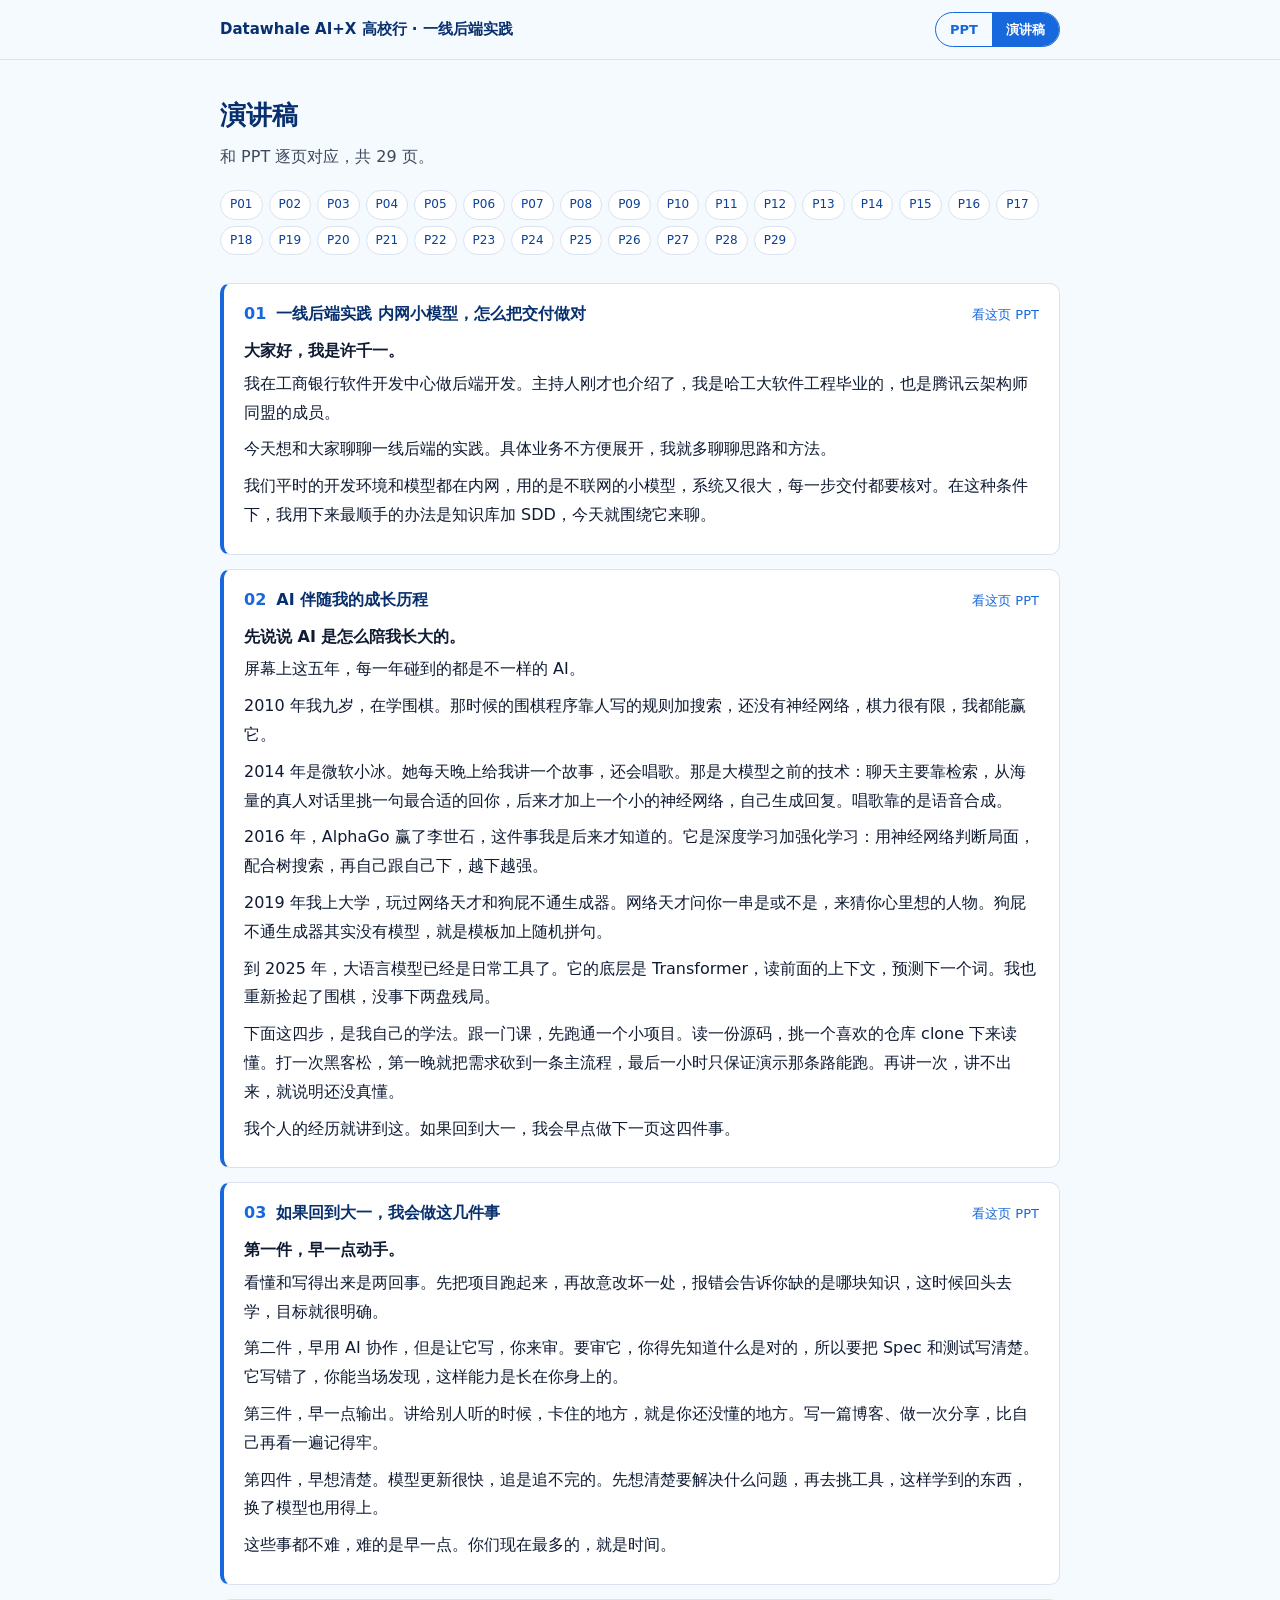
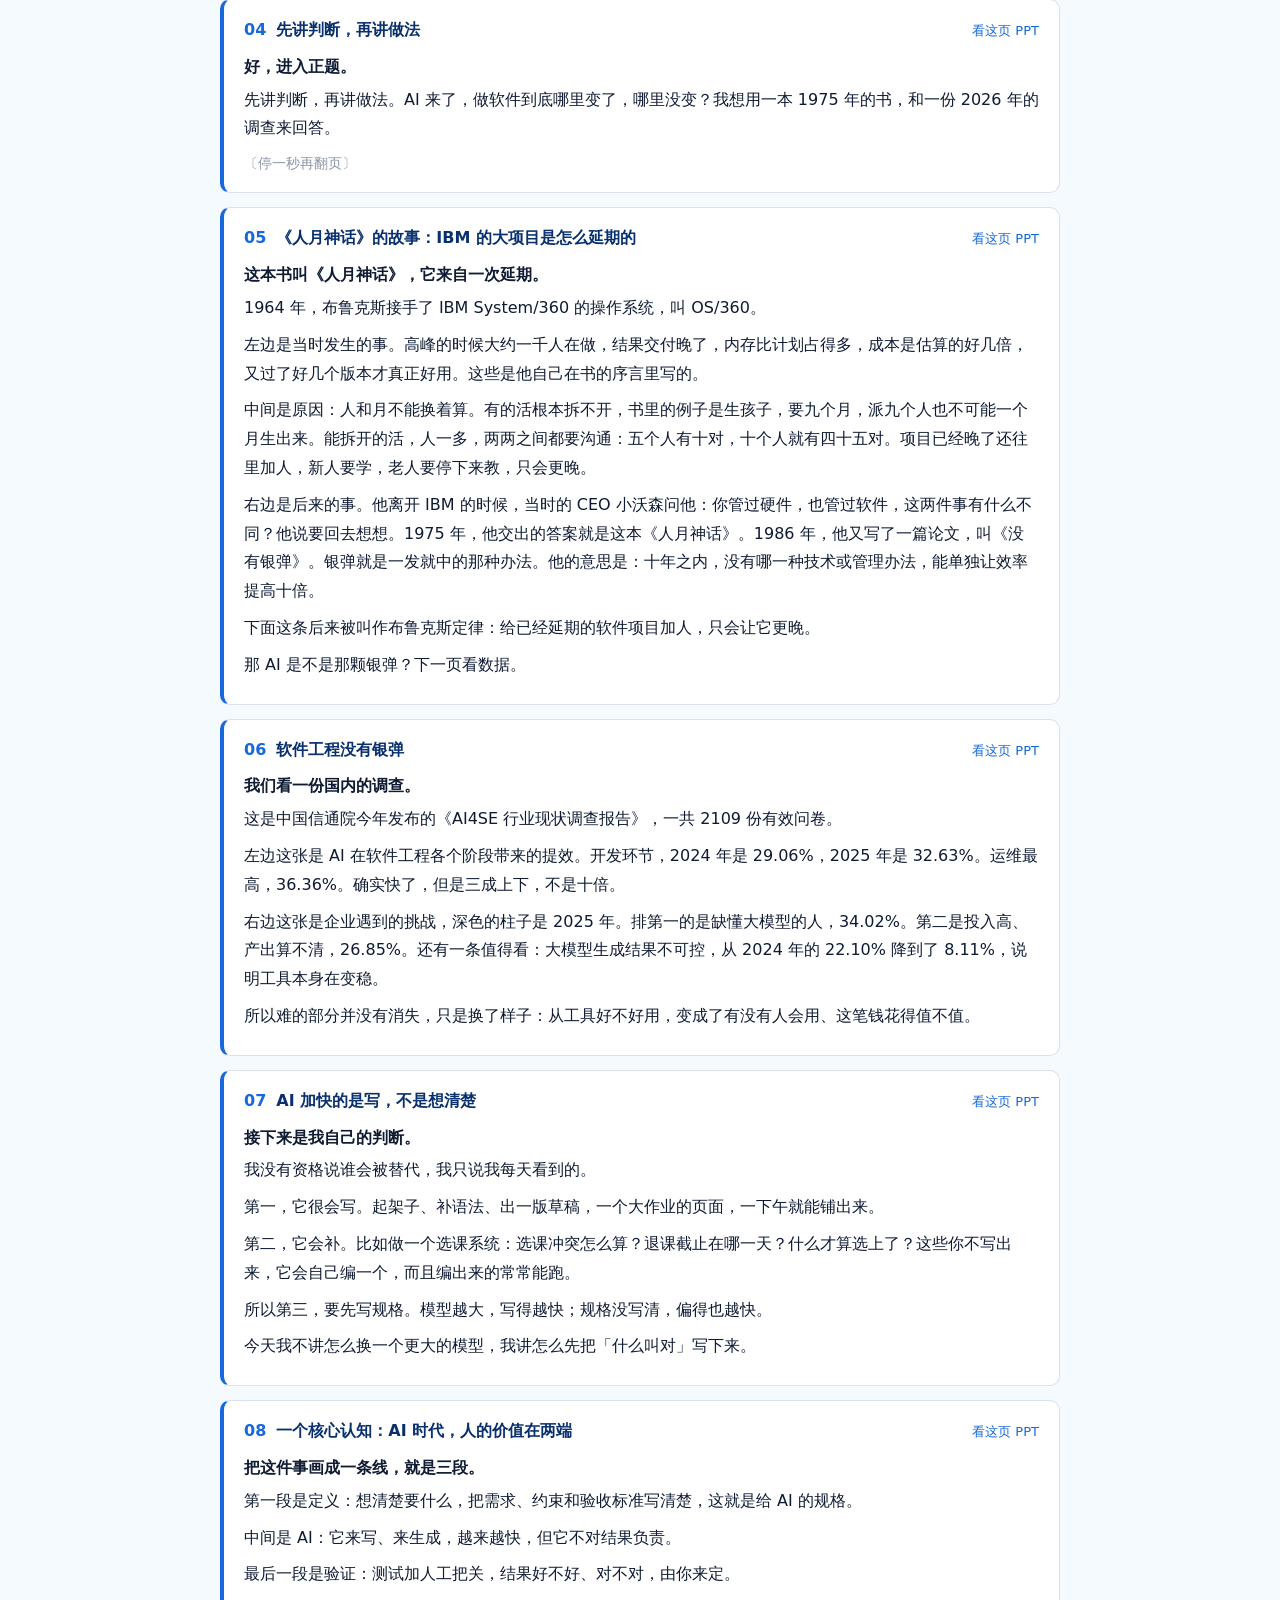
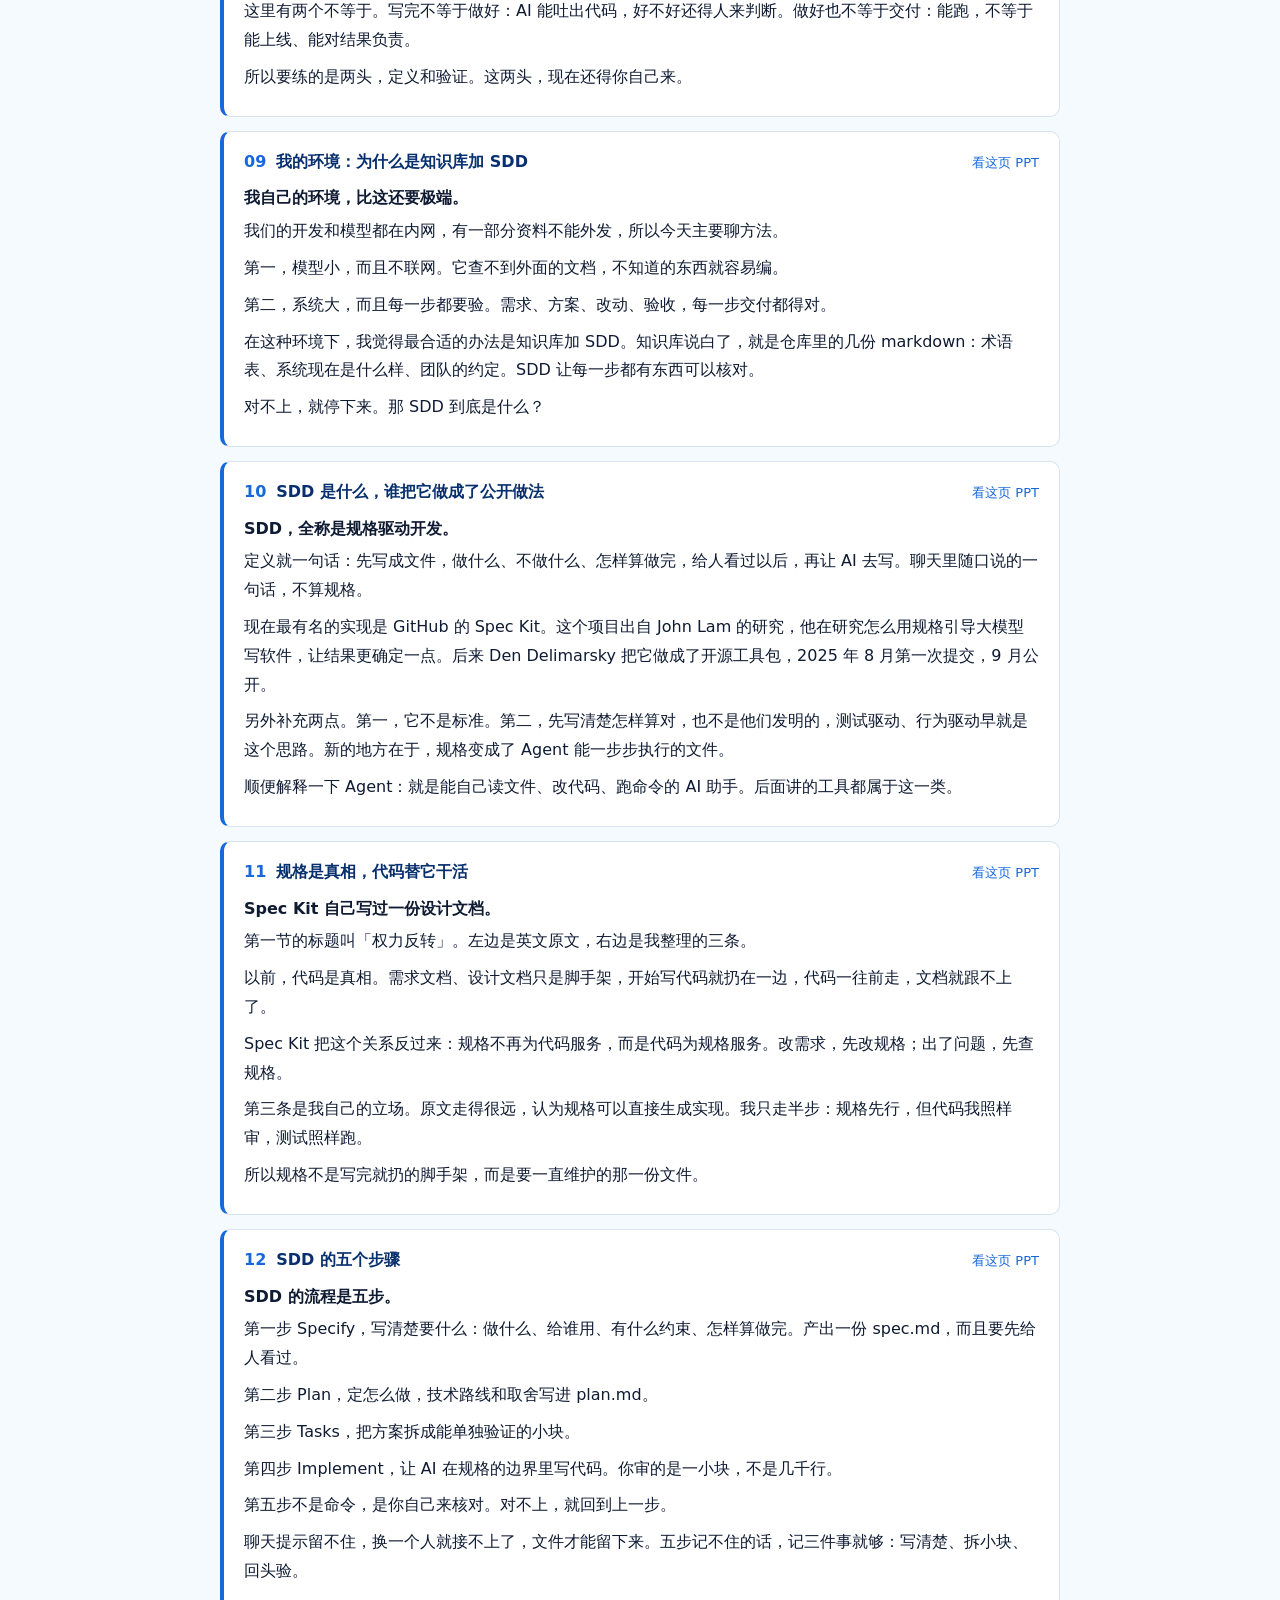
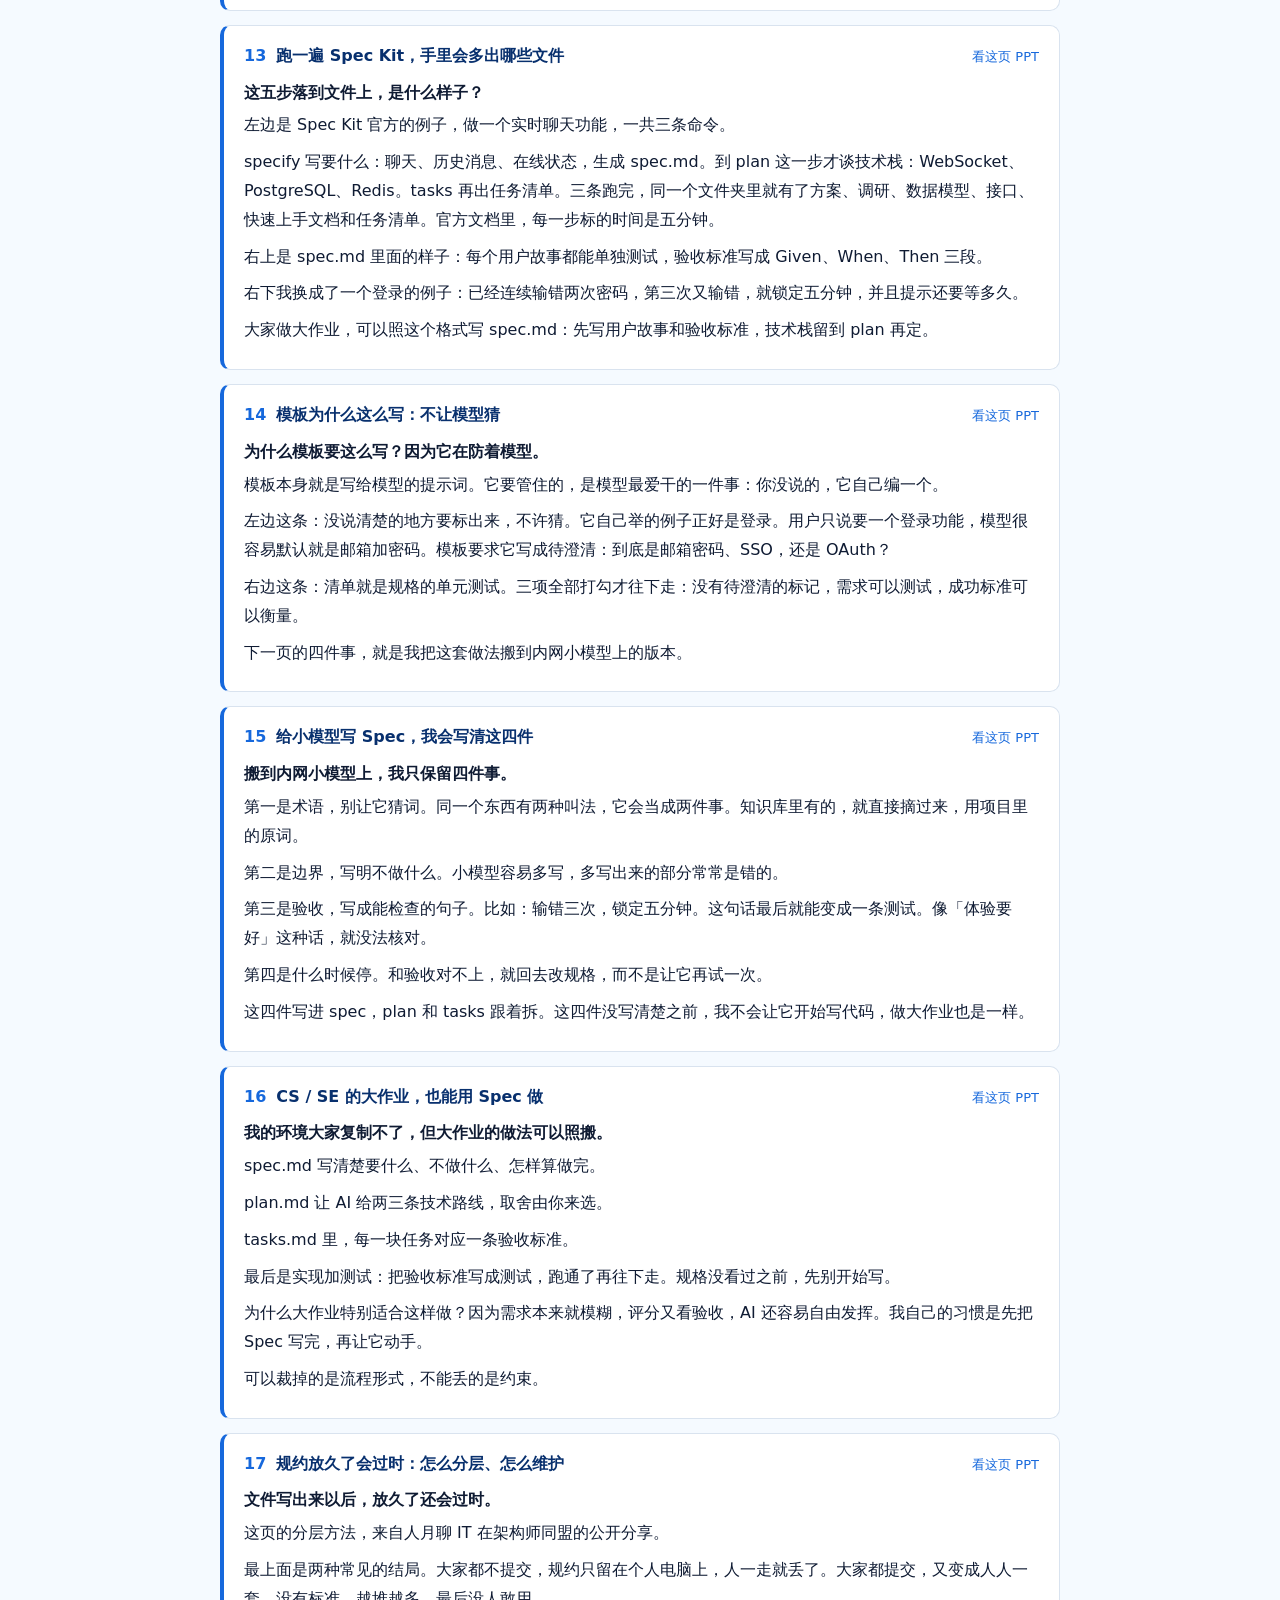
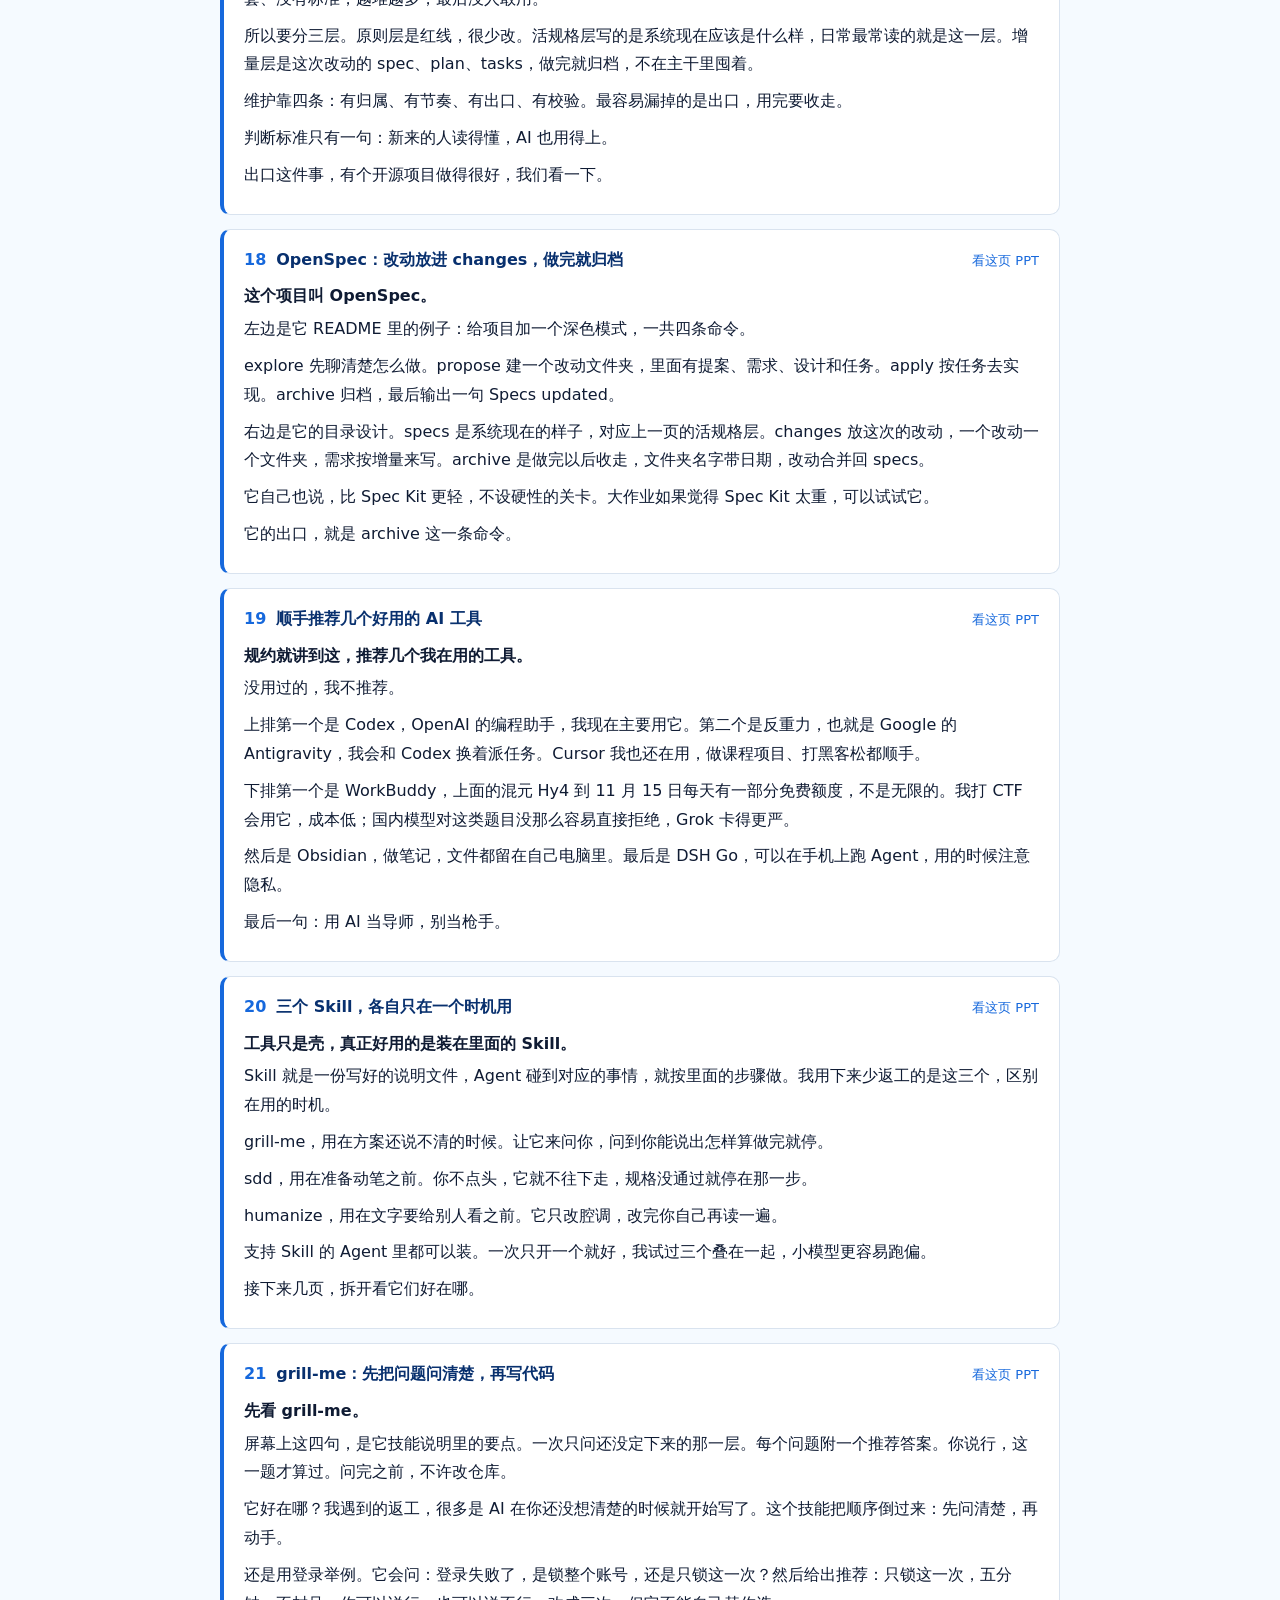
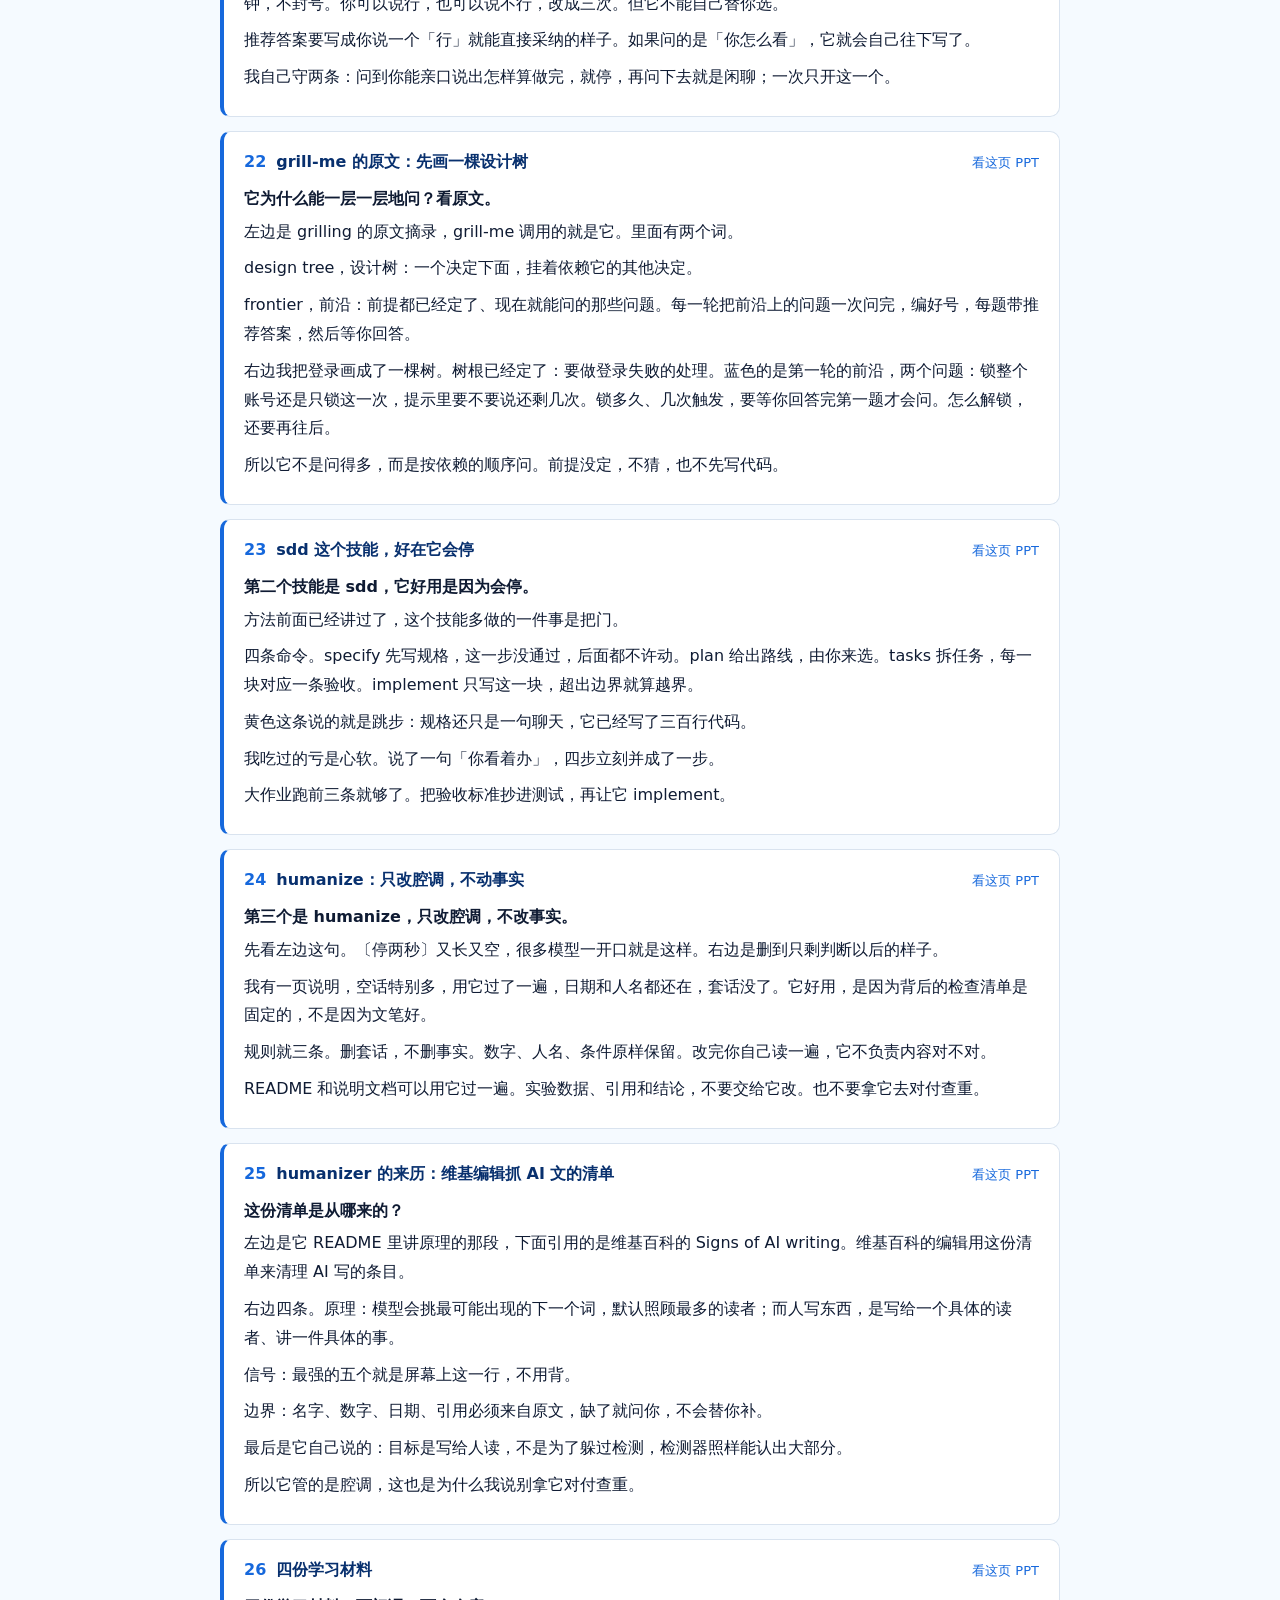
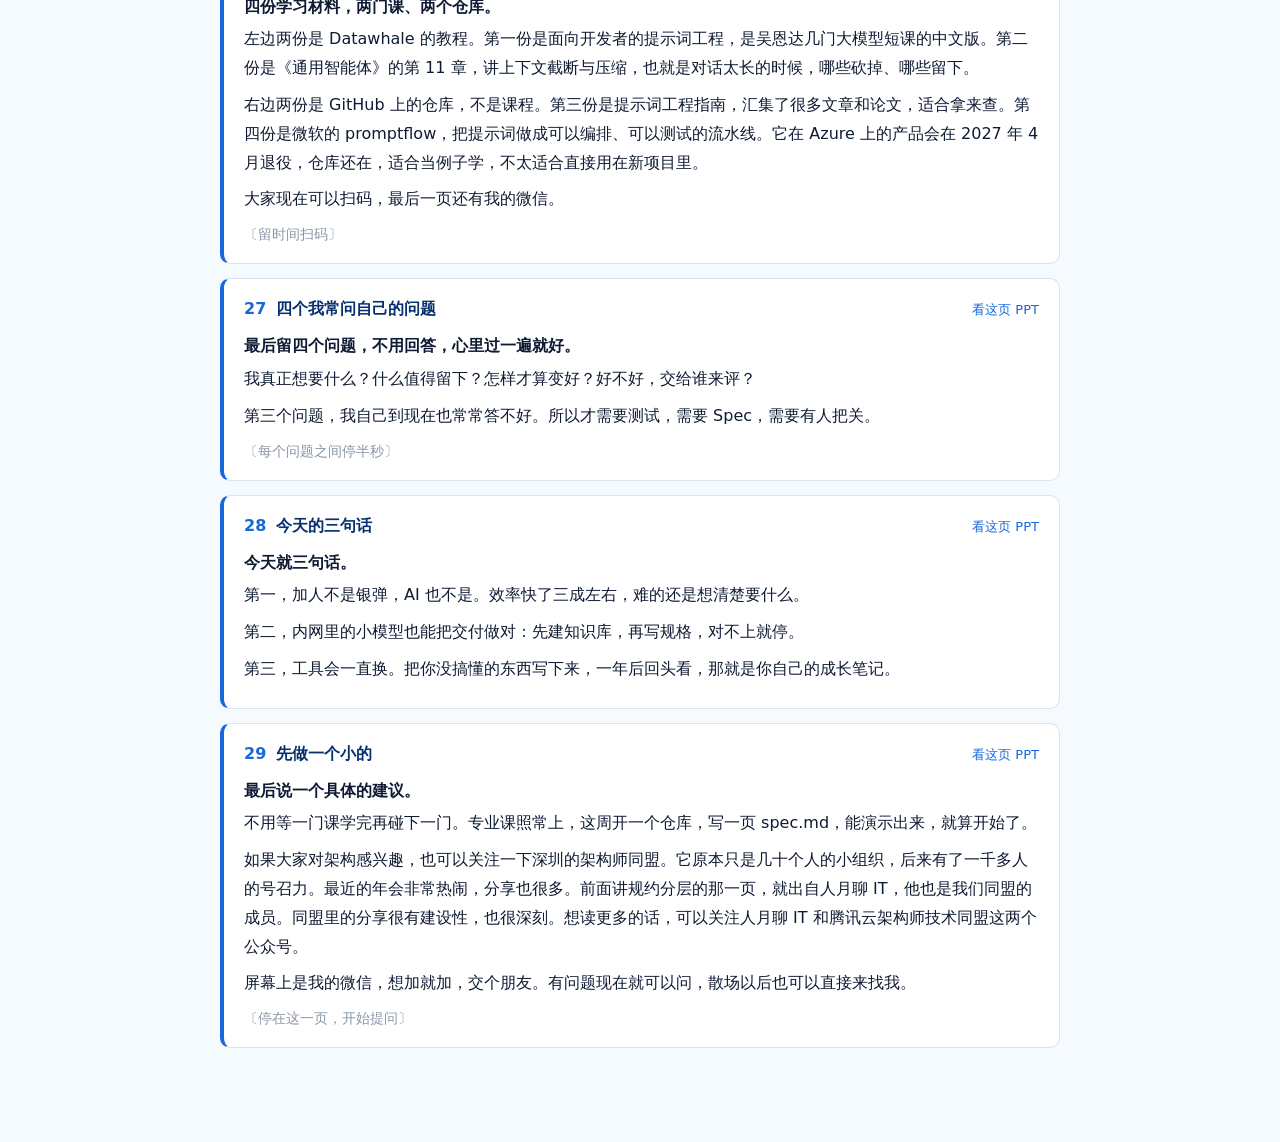
==== script.html @ 1e1aa70b "Softer opening wording Co-authored-by: Cursor <cursoragent@cursor.com>" ====
<!DOCTYPE html>
<html lang="zh-CN">
<head>
<meta charset="UTF-8">
<meta name="viewport" content="width=device-width, initial-scale=1.0">
<title>演讲稿 · Datawhale AI+X 高校行 · 一线后端实践</title>
<meta name="description" content="与现场 PPT 逐页对应的演讲稿。">
<style>
:root{--blue:#1668DC;--blue-d:#0B4094;--deep:#08306E;--ink:#0F1B33;--body:#3D4A5C;--muted:#8B96A8;
  --border:#D9E3EF;--tint:#E8F1FC;--bg:#F5FAFF;
  --font:"Microsoft YaHei","微软雅黑","PingFang SC",system-ui,sans-serif}
*{box-sizing:border-box}
html{scroll-behavior:smooth;scroll-padding-top:76px}
body{margin:0;background:var(--bg);color:var(--ink);font-family:var(--font);line-height:1.8}
.top{position:sticky;top:0;z-index:5;background:rgba(245,250,255,.94);backdrop-filter:blur(6px);
  border-bottom:1px solid var(--border)}
.top-in{max-width:880px;margin:0 auto;padding:12px 20px;display:flex;align-items:center;gap:12px}
.brand{font-weight:700;color:var(--deep);font-size:15px;flex:1;min-width:0;white-space:nowrap;
  overflow:hidden;text-overflow:ellipsis}
.seg{display:inline-flex;border:1px solid var(--blue);border-radius:999px;overflow:hidden;flex:none}
.seg a{padding:5px 14px;font-size:13px;font-weight:700;text-decoration:none;color:var(--blue)}
.seg a.on{background:var(--blue);color:#fff}
main{max-width:880px;margin:0 auto;padding:24px 20px 80px}
h1{font-size:26px;margin:8px 0 4px;color:var(--deep)}
.lead{color:var(--body);margin:0 0 18px}
.toc{display:flex;flex-wrap:wrap;gap:6px;margin-bottom:28px}
.toc a{font-size:12px;padding:3px 9px;border-radius:999px;background:#fff;border:1px solid var(--border);
  color:var(--blue-d);text-decoration:none;font-variant-numeric:tabular-nums}
.toc a:hover{border-color:var(--blue)}
section{background:#fff;border:1px solid var(--border);border-left:4px solid var(--blue);
  border-radius:10px;padding:16px 20px;margin-bottom:14px}
.sh{display:flex;align-items:baseline;gap:10px;flex-wrap:wrap}
.no{font-weight:700;color:var(--blue);font-variant-numeric:tabular-nums}
.tt{font-weight:700;color:var(--deep);flex:1;min-width:0}
.go{font-size:13px;color:var(--blue);text-decoration:none;white-space:nowrap}
.go:hover{text-decoration:underline}
.op{font-weight:700;margin:8px 0 4px}
.bd{margin:0 0 8px;color:var(--ink)}
.st{margin:8px 0 0;color:var(--muted);font-size:14px}
@media (max-width:600px){h1{font-size:21px}section{padding:14px 14px}}
</style>
</head>
<body>
<div class="top"><div class="top-in">
  <span class="brand">Datawhale AI+X 高校行 · 一线后端实践</span>
  <span class="seg"><a id="toDeck" href="index.html">PPT</a><a class="on" href="#p1">演讲稿</a></span>
</div></div>
<main>
<h1>演讲稿</h1>
<p class="lead">和 PPT 逐页对应，共 29 页。</p>
<nav class="toc"><a href="#p1">P01</a><a href="#p2">P02</a><a href="#p3">P03</a><a href="#p4">P04</a><a href="#p5">P05</a><a href="#p6">P06</a><a href="#p7">P07</a><a href="#p8">P08</a><a href="#p9">P09</a><a href="#p10">P10</a><a href="#p11">P11</a><a href="#p12">P12</a><a href="#p13">P13</a><a href="#p14">P14</a><a href="#p15">P15</a><a href="#p16">P16</a><a href="#p17">P17</a><a href="#p18">P18</a><a href="#p19">P19</a><a href="#p20">P20</a><a href="#p21">P21</a><a href="#p22">P22</a><a href="#p23">P23</a><a href="#p24">P24</a><a href="#p25">P25</a><a href="#p26">P26</a><a href="#p27">P27</a><a href="#p28">P28</a><a href="#p29">P29</a></nav>
<section id="p1" data-n="1"><div class="sh"><span class="no">01</span><span class="tt">一线后端实践 内网小模型，怎么把交付做对</span><a class="go" href="index.html#s1">看这页 PPT</a></div><p class="op">大家好，我是许千一。</p><p class="bd">我在工商银行软件开发中心做后端开发。主持人刚才也介绍了，我是哈工大软件工程毕业的，也是腾讯云架构师同盟的成员。</p><p class="bd">今天想和大家聊聊一线后端的实践。具体业务不方便展开，我就多聊聊思路和方法。</p><p class="bd">我们平时的开发环境和模型都在内网，用的是不联网的小模型，系统又很大，每一步交付都要核对。在这种条件下，我用下来最顺手的办法是知识库加 SDD，今天就围绕它来聊。</p></section>
<section id="p2" data-n="2"><div class="sh"><span class="no">02</span><span class="tt">AI 伴随我的成长历程</span><a class="go" href="index.html#s2">看这页 PPT</a></div><p class="op">先说说 AI 是怎么陪我长大的。</p><p class="bd">屏幕上这五年，每一年碰到的都是不一样的 AI。</p><p class="bd">2010 年我九岁，在学围棋。那时候的围棋程序靠人写的规则加搜索，还没有神经网络，棋力很有限，我都能赢它。</p><p class="bd">2014 年是微软小冰。她每天晚上给我讲一个故事，还会唱歌。那是大模型之前的技术：聊天主要靠检索，从海量的真人对话里挑一句最合适的回你，后来才加上一个小的神经网络，自己生成回复。唱歌靠的是语音合成。</p><p class="bd">2016 年，AlphaGo 赢了李世石，这件事我是后来才知道的。它是深度学习加强化学习：用神经网络判断局面，配合树搜索，再自己跟自己下，越下越强。</p><p class="bd">2019 年我上大学，玩过网络天才和狗屁不通生成器。网络天才问你一串是或不是，来猜你心里想的人物。狗屁不通生成器其实没有模型，就是模板加上随机拼句。</p><p class="bd">到 2025 年，大语言模型已经是日常工具了。它的底层是 Transformer，读前面的上下文，预测下一个词。我也重新捡起了围棋，没事下两盘残局。</p><p class="bd">下面这四步，是我自己的学法。跟一门课，先跑通一个小项目。读一份源码，挑一个喜欢的仓库 clone 下来读懂。打一次黑客松，第一晚就把需求砍到一条主流程，最后一小时只保证演示那条路能跑。再讲一次，讲不出来，就说明还没真懂。</p><p class="bd">我个人的经历就讲到这。如果回到大一，我会早点做下一页这四件事。</p></section>
<section id="p3" data-n="3"><div class="sh"><span class="no">03</span><span class="tt">如果回到大一，我会做这几件事</span><a class="go" href="index.html#s3">看这页 PPT</a></div><p class="op">第一件，早一点动手。</p><p class="bd">看懂和写得出来是两回事。先把项目跑起来，再故意改坏一处，报错会告诉你缺的是哪块知识，这时候回头去学，目标就很明确。</p><p class="bd">第二件，早用 AI 协作，但是让它写，你来审。要审它，你得先知道什么是对的，所以要把 Spec 和测试写清楚。它写错了，你能当场发现，这样能力是长在你身上的。</p><p class="bd">第三件，早一点输出。讲给别人听的时候，卡住的地方，就是你还没懂的地方。写一篇博客、做一次分享，比自己再看一遍记得牢。</p><p class="bd">第四件，早想清楚。模型更新很快，追是追不完的。先想清楚要解决什么问题，再去挑工具，这样学到的东西，换了模型也用得上。</p><p class="bd">这些事都不难，难的是早一点。你们现在最多的，就是时间。</p></section>
<section id="p4" data-n="4"><div class="sh"><span class="no">04</span><span class="tt">先讲判断，再讲做法</span><a class="go" href="index.html#s4">看这页 PPT</a></div><p class="op">好，进入正题。</p><p class="bd">先讲判断，再讲做法。AI 来了，做软件到底哪里变了，哪里没变？我想用一本 1975 年的书，和一份 2026 年的调查来回答。</p><p class="st">〔停一秒再翻页〕</p></section>
<section id="p5" data-n="5"><div class="sh"><span class="no">05</span><span class="tt">《人月神话》的故事：IBM 的大项目是怎么延期的</span><a class="go" href="index.html#s5">看这页 PPT</a></div><p class="op">这本书叫《人月神话》，它来自一次延期。</p><p class="bd">1964 年，布鲁克斯接手了 IBM System/360 的操作系统，叫 OS/360。</p><p class="bd">左边是当时发生的事。高峰的时候大约一千人在做，结果交付晚了，内存比计划占得多，成本是估算的好几倍，又过了好几个版本才真正好用。这些是他自己在书的序言里写的。</p><p class="bd">中间是原因：人和月不能换着算。有的活根本拆不开，书里的例子是生孩子，要九个月，派九个人也不可能一个月生出来。能拆开的活，人一多，两两之间都要沟通：五个人有十对，十个人就有四十五对。项目已经晚了还往里加人，新人要学，老人要停下来教，只会更晚。</p><p class="bd">右边是后来的事。他离开 IBM 的时候，当时的 CEO 小沃森问他：你管过硬件，也管过软件，这两件事有什么不同？他说要回去想想。1975 年，他交出的答案就是这本《人月神话》。1986 年，他又写了一篇论文，叫《没有银弹》。银弹就是一发就中的那种办法。他的意思是：十年之内，没有哪一种技术或管理办法，能单独让效率提高十倍。</p><p class="bd">下面这条后来被叫作布鲁克斯定律：给已经延期的软件项目加人，只会让它更晚。</p><p class="bd">那 AI 是不是那颗银弹？下一页看数据。</p></section>
<section id="p6" data-n="6"><div class="sh"><span class="no">06</span><span class="tt">软件工程没有银弹</span><a class="go" href="index.html#s6">看这页 PPT</a></div><p class="op">我们看一份国内的调查。</p><p class="bd">这是中国信通院今年发布的《AI4SE 行业现状调查报告》，一共 2109 份有效问卷。</p><p class="bd">左边这张是 AI 在软件工程各个阶段带来的提效。开发环节，2024 年是 29.06%，2025 年是 32.63%。运维最高，36.36%。确实快了，但是三成上下，不是十倍。</p><p class="bd">右边这张是企业遇到的挑战，深色的柱子是 2025 年。排第一的是缺懂大模型的人，34.02%。第二是投入高、产出算不清，26.85%。还有一条值得看：大模型生成结果不可控，从 2024 年的 22.10% 降到了 8.11%，说明工具本身在变稳。</p><p class="bd">所以难的部分并没有消失，只是换了样子：从工具好不好用，变成了有没有人会用、这笔钱花得值不值。</p></section>
<section id="p7" data-n="7"><div class="sh"><span class="no">07</span><span class="tt">AI 加快的是写，不是想清楚</span><a class="go" href="index.html#s7">看这页 PPT</a></div><p class="op">接下来是我自己的判断。</p><p class="bd">我没有资格说谁会被替代，我只说我每天看到的。</p><p class="bd">第一，它很会写。起架子、补语法、出一版草稿，一个大作业的页面，一下午就能铺出来。</p><p class="bd">第二，它会补。比如做一个选课系统：选课冲突怎么算？退课截止在哪一天？什么才算选上了？这些你不写出来，它会自己编一个，而且编出来的常常能跑。</p><p class="bd">所以第三，要先写规格。模型越大，写得越快；规格没写清，偏得也越快。</p><p class="bd">今天我不讲怎么换一个更大的模型，我讲怎么先把「什么叫对」写下来。</p></section>
<section id="p8" data-n="8"><div class="sh"><span class="no">08</span><span class="tt">一个核心认知：AI 时代，人的价值在两端</span><a class="go" href="index.html#s8">看这页 PPT</a></div><p class="op">把这件事画成一条线，就是三段。</p><p class="bd">第一段是定义：想清楚要什么，把需求、约束和验收标准写清楚，这就是给 AI 的规格。</p><p class="bd">中间是 AI：它来写、来生成，越来越快，但它不对结果负责。</p><p class="bd">最后一段是验证：测试加人工把关，结果好不好、对不对，由你来定。</p><p class="bd">这里有两个不等于。写完不等于做好：AI 能吐出代码，好不好还得人来判断。做好也不等于交付：能跑，不等于能上线、能对结果负责。</p><p class="bd">所以要练的是两头，定义和验证。这两头，现在还得你自己来。</p></section>
<section id="p9" data-n="9"><div class="sh"><span class="no">09</span><span class="tt">我的环境：为什么是知识库加 SDD</span><a class="go" href="index.html#s9">看这页 PPT</a></div><p class="op">我自己的环境，比这还要极端。</p><p class="bd">我们的开发和模型都在内网，有一部分资料不能外发，所以今天主要聊方法。</p><p class="bd">第一，模型小，而且不联网。它查不到外面的文档，不知道的东西就容易编。</p><p class="bd">第二，系统大，而且每一步都要验。需求、方案、改动、验收，每一步交付都得对。</p><p class="bd">在这种环境下，我觉得最合适的办法是知识库加 SDD。知识库说白了，就是仓库里的几份 markdown：术语表、系统现在是什么样、团队的约定。SDD 让每一步都有东西可以核对。</p><p class="bd">对不上，就停下来。那 SDD 到底是什么？</p></section>
<section id="p10" data-n="10"><div class="sh"><span class="no">10</span><span class="tt">SDD 是什么，谁把它做成了公开做法</span><a class="go" href="index.html#s10">看这页 PPT</a></div><p class="op">SDD，全称是规格驱动开发。</p><p class="bd">定义就一句话：先写成文件，做什么、不做什么、怎样算做完，给人看过以后，再让 AI 去写。聊天里随口说的一句话，不算规格。</p><p class="bd">现在最有名的实现是 GitHub 的 Spec Kit。这个项目出自 John Lam 的研究，他在研究怎么用规格引导大模型写软件，让结果更确定一点。后来 Den Delimarsky 把它做成了开源工具包，2025 年 8 月第一次提交，9 月公开。</p><p class="bd">另外补充两点。第一，它不是标准。第二，先写清楚怎样算对，也不是他们发明的，测试驱动、行为驱动早就是这个思路。新的地方在于，规格变成了 Agent 能一步步执行的文件。</p><p class="bd">顺便解释一下 Agent：就是能自己读文件、改代码、跑命令的 AI 助手。后面讲的工具都属于这一类。</p></section>
<section id="p11" data-n="11"><div class="sh"><span class="no">11</span><span class="tt">规格是真相，代码替它干活</span><a class="go" href="index.html#s11">看这页 PPT</a></div><p class="op">Spec Kit 自己写过一份设计文档。</p><p class="bd">第一节的标题叫「权力反转」。左边是英文原文，右边是我整理的三条。</p><p class="bd">以前，代码是真相。需求文档、设计文档只是脚手架，开始写代码就扔在一边，代码一往前走，文档就跟不上了。</p><p class="bd">Spec Kit 把这个关系反过来：规格不再为代码服务，而是代码为规格服务。改需求，先改规格；出了问题，先查规格。</p><p class="bd">第三条是我自己的立场。原文走得很远，认为规格可以直接生成实现。我只走半步：规格先行，但代码我照样审，测试照样跑。</p><p class="bd">所以规格不是写完就扔的脚手架，而是要一直维护的那一份文件。</p></section>
<section id="p12" data-n="12"><div class="sh"><span class="no">12</span><span class="tt">SDD 的五个步骤</span><a class="go" href="index.html#s12">看这页 PPT</a></div><p class="op">SDD 的流程是五步。</p><p class="bd">第一步 Specify，写清楚要什么：做什么、给谁用、有什么约束、怎样算做完。产出一份 spec.md，而且要先给人看过。</p><p class="bd">第二步 Plan，定怎么做，技术路线和取舍写进 plan.md。</p><p class="bd">第三步 Tasks，把方案拆成能单独验证的小块。</p><p class="bd">第四步 Implement，让 AI 在规格的边界里写代码。你审的是一小块，不是几千行。</p><p class="bd">第五步不是命令，是你自己来核对。对不上，就回到上一步。</p><p class="bd">聊天提示留不住，换一个人就接不上了，文件才能留下来。五步记不住的话，记三件事就够：写清楚、拆小块、回头验。</p></section>
<section id="p13" data-n="13"><div class="sh"><span class="no">13</span><span class="tt">跑一遍 Spec Kit，手里会多出哪些文件</span><a class="go" href="index.html#s13">看这页 PPT</a></div><p class="op">这五步落到文件上，是什么样子？</p><p class="bd">左边是 Spec Kit 官方的例子，做一个实时聊天功能，一共三条命令。</p><p class="bd">specify 写要什么：聊天、历史消息、在线状态，生成 spec.md。到 plan 这一步才谈技术栈：WebSocket、PostgreSQL、Redis。tasks 再出任务清单。三条跑完，同一个文件夹里就有了方案、调研、数据模型、接口、快速上手文档和任务清单。官方文档里，每一步标的时间是五分钟。</p><p class="bd">右上是 spec.md 里面的样子：每个用户故事都能单独测试，验收标准写成 Given、When、Then 三段。</p><p class="bd">右下我换成了一个登录的例子：已经连续输错两次密码，第三次又输错，就锁定五分钟，并且提示还要等多久。</p><p class="bd">大家做大作业，可以照这个格式写 spec.md：先写用户故事和验收标准，技术栈留到 plan 再定。</p></section>
<section id="p14" data-n="14"><div class="sh"><span class="no">14</span><span class="tt">模板为什么这么写：不让模型猜</span><a class="go" href="index.html#s14">看这页 PPT</a></div><p class="op">为什么模板要这么写？因为它在防着模型。</p><p class="bd">模板本身就是写给模型的提示词。它要管住的，是模型最爱干的一件事：你没说的，它自己编一个。</p><p class="bd">左边这条：没说清楚的地方要标出来，不许猜。它自己举的例子正好是登录。用户只说要一个登录功能，模型很容易默认就是邮箱加密码。模板要求它写成待澄清：到底是邮箱密码、SSO，还是 OAuth？</p><p class="bd">右边这条：清单就是规格的单元测试。三项全部打勾才往下走：没有待澄清的标记，需求可以测试，成功标准可以衡量。</p><p class="bd">下一页的四件事，就是我把这套做法搬到内网小模型上的版本。</p></section>
<section id="p15" data-n="15"><div class="sh"><span class="no">15</span><span class="tt">给小模型写 Spec，我会写清这四件</span><a class="go" href="index.html#s15">看这页 PPT</a></div><p class="op">搬到内网小模型上，我只保留四件事。</p><p class="bd">第一是术语，别让它猜词。同一个东西有两种叫法，它会当成两件事。知识库里有的，就直接摘过来，用项目里的原词。</p><p class="bd">第二是边界，写明不做什么。小模型容易多写，多写出来的部分常常是错的。</p><p class="bd">第三是验收，写成能检查的句子。比如：输错三次，锁定五分钟。这句话最后就能变成一条测试。像「体验要好」这种话，就没法核对。</p><p class="bd">第四是什么时候停。和验收对不上，就回去改规格，而不是让它再试一次。</p><p class="bd">这四件写进 spec，plan 和 tasks 跟着拆。这四件没写清楚之前，我不会让它开始写代码，做大作业也是一样。</p></section>
<section id="p16" data-n="16"><div class="sh"><span class="no">16</span><span class="tt">CS / SE 的大作业，也能用 Spec 做</span><a class="go" href="index.html#s16">看这页 PPT</a></div><p class="op">我的环境大家复制不了，但大作业的做法可以照搬。</p><p class="bd">spec.md 写清楚要什么、不做什么、怎样算做完。</p><p class="bd">plan.md 让 AI 给两三条技术路线，取舍由你来选。</p><p class="bd">tasks.md 里，每一块任务对应一条验收标准。</p><p class="bd">最后是实现加测试：把验收标准写成测试，跑通了再往下走。规格没看过之前，先别开始写。</p><p class="bd">为什么大作业特别适合这样做？因为需求本来就模糊，评分又看验收，AI 还容易自由发挥。我自己的习惯是先把 Spec 写完，再让它动手。</p><p class="bd">可以裁掉的是流程形式，不能丢的是约束。</p></section>
<section id="p17" data-n="17"><div class="sh"><span class="no">17</span><span class="tt">规约放久了会过时：怎么分层、怎么维护</span><a class="go" href="index.html#s17">看这页 PPT</a></div><p class="op">文件写出来以后，放久了还会过时。</p><p class="bd">这页的分层方法，来自人月聊 IT 在架构师同盟的公开分享。</p><p class="bd">最上面是两种常见的结局。大家都不提交，规约只留在个人电脑上，人一走就丢了。大家都提交，又变成人人一套、没有标准，越堆越多，最后没人敢用。</p><p class="bd">所以要分三层。原则层是红线，很少改。活规格层写的是系统现在应该是什么样，日常最常读的就是这一层。增量层是这次改动的 spec、plan、tasks，做完就归档，不在主干里囤着。</p><p class="bd">维护靠四条：有归属、有节奏、有出口、有校验。最容易漏掉的是出口，用完要收走。</p><p class="bd">判断标准只有一句：新来的人读得懂，AI 也用得上。</p><p class="bd">出口这件事，有个开源项目做得很好，我们看一下。</p></section>
<section id="p18" data-n="18"><div class="sh"><span class="no">18</span><span class="tt">OpenSpec：改动放进 changes，做完就归档</span><a class="go" href="index.html#s18">看这页 PPT</a></div><p class="op">这个项目叫 OpenSpec。</p><p class="bd">左边是它 README 里的例子：给项目加一个深色模式，一共四条命令。</p><p class="bd">explore 先聊清楚怎么做。propose 建一个改动文件夹，里面有提案、需求、设计和任务。apply 按任务去实现。archive 归档，最后输出一句 Specs updated。</p><p class="bd">右边是它的目录设计。specs 是系统现在的样子，对应上一页的活规格层。changes 放这次的改动，一个改动一个文件夹，需求按增量来写。archive 是做完以后收走，文件夹名字带日期，改动合并回 specs。</p><p class="bd">它自己也说，比 Spec Kit 更轻，不设硬性的关卡。大作业如果觉得 Spec Kit 太重，可以试试它。</p><p class="bd">它的出口，就是 archive 这一条命令。</p></section>
<section id="p19" data-n="19"><div class="sh"><span class="no">19</span><span class="tt">顺手推荐几个好用的 AI 工具</span><a class="go" href="index.html#s19">看这页 PPT</a></div><p class="op">规约就讲到这，推荐几个我在用的工具。</p><p class="bd">没用过的，我不推荐。</p><p class="bd">上排第一个是 Codex，OpenAI 的编程助手，我现在主要用它。第二个是反重力，也就是 Google 的 Antigravity，我会和 Codex 换着派任务。Cursor 我也还在用，做课程项目、打黑客松都顺手。</p><p class="bd">下排第一个是 WorkBuddy，上面的混元 Hy4 到 11 月 15 日每天有一部分免费额度，不是无限的。我打 CTF 会用它，成本低；国内模型对这类题目没那么容易直接拒绝，Grok 卡得更严。</p><p class="bd">然后是 Obsidian，做笔记，文件都留在自己电脑里。最后是 DSH Go，可以在手机上跑 Agent，用的时候注意隐私。</p><p class="bd">最后一句：用 AI 当导师，别当枪手。</p></section>
<section id="p20" data-n="20"><div class="sh"><span class="no">20</span><span class="tt">三个 Skill，各自只在一个时机用</span><a class="go" href="index.html#s20">看这页 PPT</a></div><p class="op">工具只是壳，真正好用的是装在里面的 Skill。</p><p class="bd">Skill 就是一份写好的说明文件，Agent 碰到对应的事情，就按里面的步骤做。我用下来少返工的是这三个，区别在用的时机。</p><p class="bd">grill-me，用在方案还说不清的时候。让它来问你，问到你能说出怎样算做完就停。</p><p class="bd">sdd，用在准备动笔之前。你不点头，它就不往下走，规格没通过就停在那一步。</p><p class="bd">humanize，用在文字要给别人看之前。它只改腔调，改完你自己再读一遍。</p><p class="bd">支持 Skill 的 Agent 里都可以装。一次只开一个就好，我试过三个叠在一起，小模型更容易跑偏。</p><p class="bd">接下来几页，拆开看它们好在哪。</p></section>
<section id="p21" data-n="21"><div class="sh"><span class="no">21</span><span class="tt">grill-me：先把问题问清楚，再写代码</span><a class="go" href="index.html#s21">看这页 PPT</a></div><p class="op">先看 grill-me。</p><p class="bd">屏幕上这四句，是它技能说明里的要点。一次只问还没定下来的那一层。每个问题附一个推荐答案。你说行，这一题才算过。问完之前，不许改仓库。</p><p class="bd">它好在哪？我遇到的返工，很多是 AI 在你还没想清楚的时候就开始写了。这个技能把顺序倒过来：先问清楚，再动手。</p><p class="bd">还是用登录举例。它会问：登录失败了，是锁整个账号，还是只锁这一次？然后给出推荐：只锁这一次，五分钟，不封号。你可以说行，也可以说不行，改成三次。但它不能自己替你选。</p><p class="bd">推荐答案要写成你说一个「行」就能直接采纳的样子。如果问的是「你怎么看」，它就会自己往下写了。</p><p class="bd">我自己守两条：问到你能亲口说出怎样算做完，就停，再问下去就是闲聊；一次只开这一个。</p></section>
<section id="p22" data-n="22"><div class="sh"><span class="no">22</span><span class="tt">grill-me 的原文：先画一棵设计树</span><a class="go" href="index.html#s22">看这页 PPT</a></div><p class="op">它为什么能一层一层地问？看原文。</p><p class="bd">左边是 grilling 的原文摘录，grill-me 调用的就是它。里面有两个词。</p><p class="bd">design tree，设计树：一个决定下面，挂着依赖它的其他决定。</p><p class="bd">frontier，前沿：前提都已经定了、现在就能问的那些问题。每一轮把前沿上的问题一次问完，编好号，每题带推荐答案，然后等你回答。</p><p class="bd">右边我把登录画成了一棵树。树根已经定了：要做登录失败的处理。蓝色的是第一轮的前沿，两个问题：锁整个账号还是只锁这一次，提示里要不要说还剩几次。锁多久、几次触发，要等你回答完第一题才会问。怎么解锁，还要再往后。</p><p class="bd">所以它不是问得多，而是按依赖的顺序问。前提没定，不猜，也不先写代码。</p></section>
<section id="p23" data-n="23"><div class="sh"><span class="no">23</span><span class="tt">sdd 这个技能，好在它会停</span><a class="go" href="index.html#s23">看这页 PPT</a></div><p class="op">第二个技能是 sdd，它好用是因为会停。</p><p class="bd">方法前面已经讲过了，这个技能多做的一件事是把门。</p><p class="bd">四条命令。specify 先写规格，这一步没通过，后面都不许动。plan 给出路线，由你来选。tasks 拆任务，每一块对应一条验收。implement 只写这一块，超出边界就算越界。</p><p class="bd">黄色这条说的就是跳步：规格还只是一句聊天，它已经写了三百行代码。</p><p class="bd">我吃过的亏是心软。说了一句「你看着办」，四步立刻并成了一步。</p><p class="bd">大作业跑前三条就够了。把验收标准抄进测试，再让它 implement。</p></section>
<section id="p24" data-n="24"><div class="sh"><span class="no">24</span><span class="tt">humanize：只改腔调，不动事实</span><a class="go" href="index.html#s24">看这页 PPT</a></div><p class="op">第三个是 humanize，只改腔调，不改事实。</p><p class="bd">先看左边这句。〔停两秒〕又长又空，很多模型一开口就是这样。右边是删到只剩判断以后的样子。</p><p class="bd">我有一页说明，空话特别多，用它过了一遍，日期和人名都还在，套话没了。它好用，是因为背后的检查清单是固定的，不是因为文笔好。</p><p class="bd">规则就三条。删套话，不删事实。数字、人名、条件原样保留。改完你自己读一遍，它不负责内容对不对。</p><p class="bd">README 和说明文档可以用它过一遍。实验数据、引用和结论，不要交给它改。也不要拿它去对付查重。</p></section>
<section id="p25" data-n="25"><div class="sh"><span class="no">25</span><span class="tt">humanizer 的来历：维基编辑抓 AI 文的清单</span><a class="go" href="index.html#s25">看这页 PPT</a></div><p class="op">这份清单是从哪来的？</p><p class="bd">左边是它 README 里讲原理的那段，下面引用的是维基百科的 Signs of AI writing。维基百科的编辑用这份清单来清理 AI 写的条目。</p><p class="bd">右边四条。原理：模型会挑最可能出现的下一个词，默认照顾最多的读者；而人写东西，是写给一个具体的读者、讲一件具体的事。</p><p class="bd">信号：最强的五个就是屏幕上这一行，不用背。</p><p class="bd">边界：名字、数字、日期、引用必须来自原文，缺了就问你，不会替你补。</p><p class="bd">最后是它自己说的：目标是写给人读，不是为了躲过检测，检测器照样能认出大部分。</p><p class="bd">所以它管的是腔调，这也是为什么我说别拿它对付查重。</p></section>
<section id="p26" data-n="26"><div class="sh"><span class="no">26</span><span class="tt">四份学习材料</span><a class="go" href="index.html#s26">看这页 PPT</a></div><p class="op">四份学习材料，两门课、两个仓库。</p><p class="bd">左边两份是 Datawhale 的教程。第一份是面向开发者的提示词工程，是吴恩达几门大模型短课的中文版。第二份是《通用智能体》的第 11 章，讲上下文截断与压缩，也就是对话太长的时候，哪些砍掉、哪些留下。</p><p class="bd">右边两份是 GitHub 上的仓库，不是课程。第三份是提示词工程指南，汇集了很多文章和论文，适合拿来查。第四份是微软的 promptflow，把提示词做成可以编排、可以测试的流水线。它在 Azure 上的产品会在 2027 年 4 月退役，仓库还在，适合当例子学，不太适合直接用在新项目里。</p><p class="bd">大家现在可以扫码，最后一页还有我的微信。</p><p class="st">〔留时间扫码〕</p></section>
<section id="p27" data-n="27"><div class="sh"><span class="no">27</span><span class="tt">四个我常问自己的问题</span><a class="go" href="index.html#s27">看这页 PPT</a></div><p class="op">最后留四个问题，不用回答，心里过一遍就好。</p><p class="bd">我真正想要什么？什么值得留下？怎样才算变好？好不好，交给谁来评？</p><p class="bd">第三个问题，我自己到现在也常常答不好。所以才需要测试，需要 Spec，需要有人把关。</p><p class="st">〔每个问题之间停半秒〕</p></section>
<section id="p28" data-n="28"><div class="sh"><span class="no">28</span><span class="tt">今天的三句话</span><a class="go" href="index.html#s28">看这页 PPT</a></div><p class="op">今天就三句话。</p><p class="bd">第一，加人不是银弹，AI 也不是。效率快了三成左右，难的还是想清楚要什么。</p><p class="bd">第二，内网里的小模型也能把交付做对：先建知识库，再写规格，对不上就停。</p><p class="bd">第三，工具会一直换。把你没搞懂的东西写下来，一年后回头看，那就是你自己的成长笔记。</p></section>
<section id="p29" data-n="29"><div class="sh"><span class="no">29</span><span class="tt">先做一个小的</span><a class="go" href="index.html#s29">看这页 PPT</a></div><p class="op">最后说一个具体的建议。</p><p class="bd">不用等一门课学完再碰下一门。专业课照常上，这周开一个仓库，写一页 spec.md，能演示出来，就算开始了。</p><p class="bd">如果大家对架构感兴趣，也可以关注一下深圳的架构师同盟。它原本只是几十个人的小组织，后来有了一千多人的号召力。最近的年会非常热闹，分享也很多。前面讲规约分层的那一页，就出自人月聊 IT，他也是我们同盟的成员。同盟里的分享很有建设性，也很深刻。想读更多的话，可以关注人月聊 IT 和腾讯云架构师技术同盟这两个公众号。</p><p class="bd">屏幕上是我的微信，想加就加，交个朋友。有问题现在就可以问，散场以后也可以直接来找我。</p><p class="st">〔停在这一页，开始提问〕</p></section>
</main>
<script>
(function () {
  var cur = 1;
  var secs = document.querySelectorAll("section[data-n]");
  var io = new IntersectionObserver(function (es) {
    es.forEach(function (x) { if (x.isIntersecting) cur = +x.target.dataset.n; });
  }, { rootMargin: "-80px 0px -60% 0px" });
  secs.forEach(function (s) { io.observe(s); });
  document.getElementById("toDeck").addEventListener("click", function () {
    this.href = "index.html#s" + cur;
  });
})();
</script>
</body>
</html>
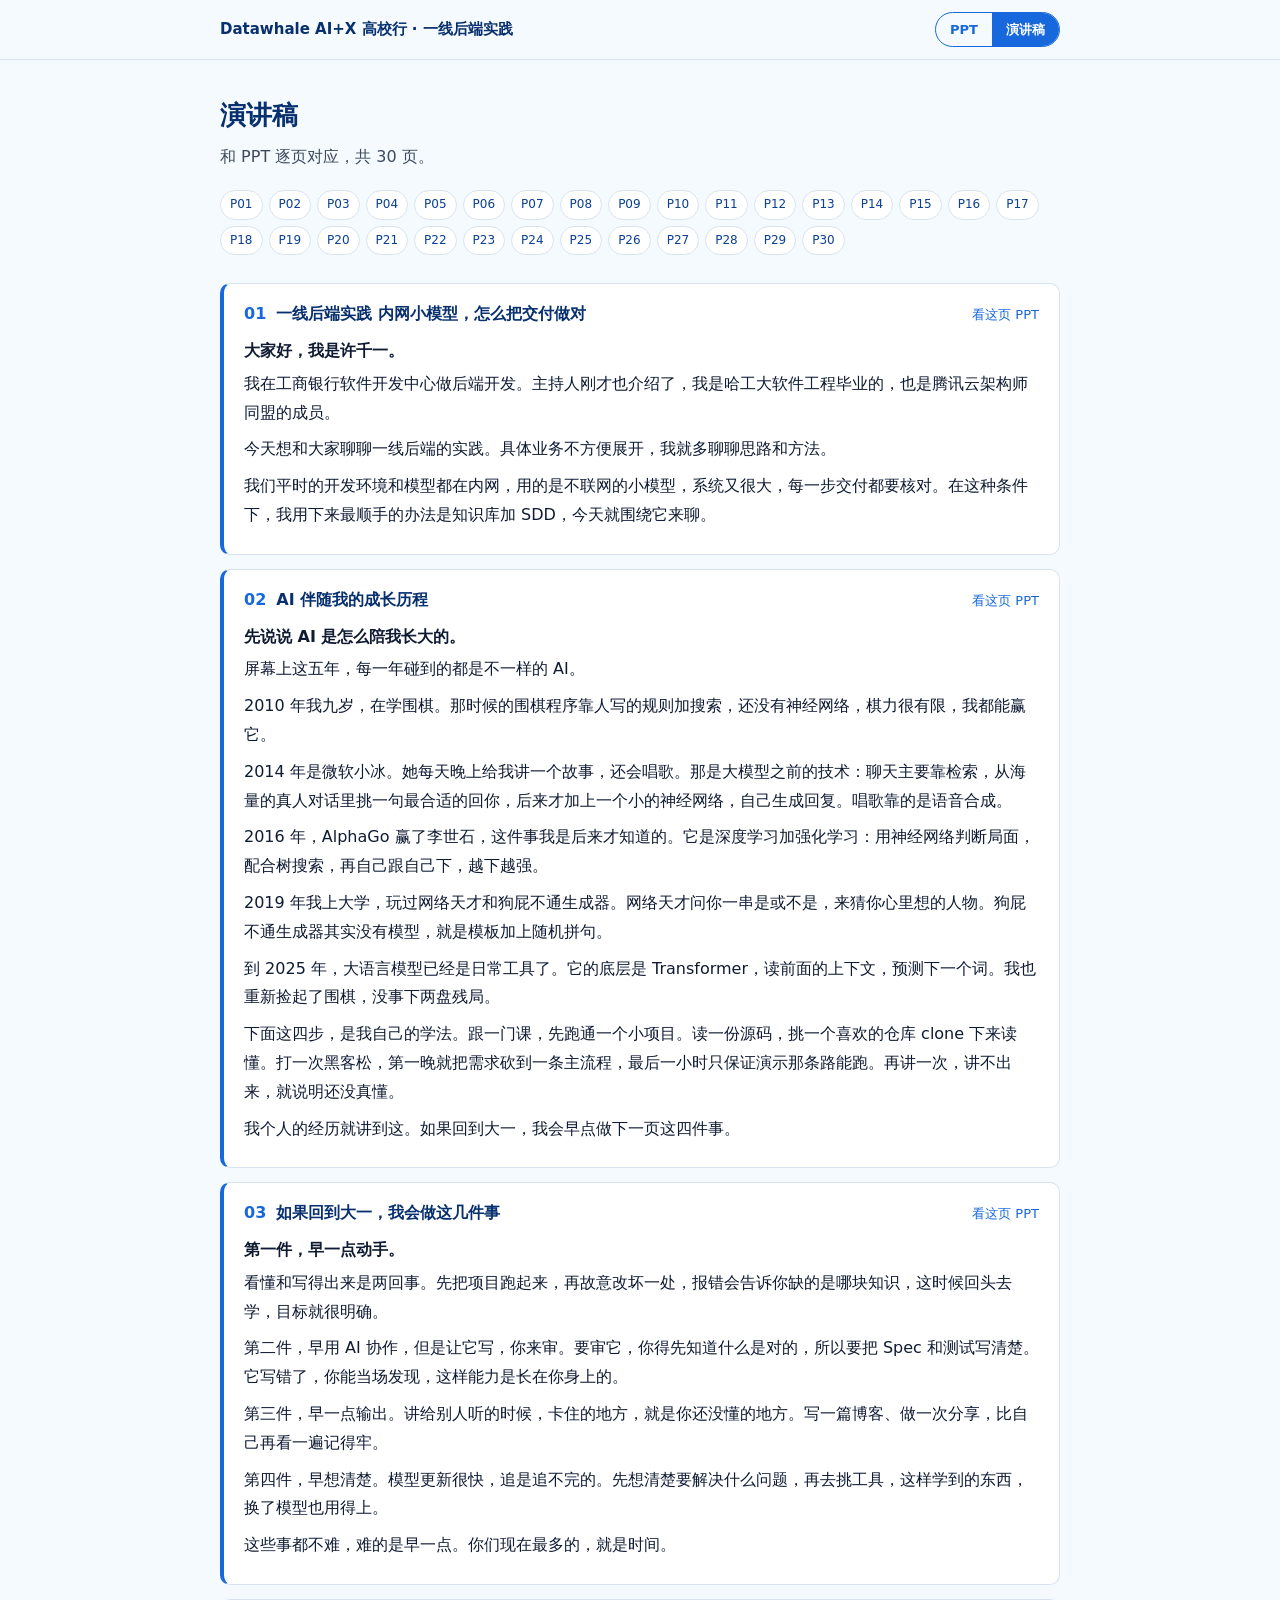
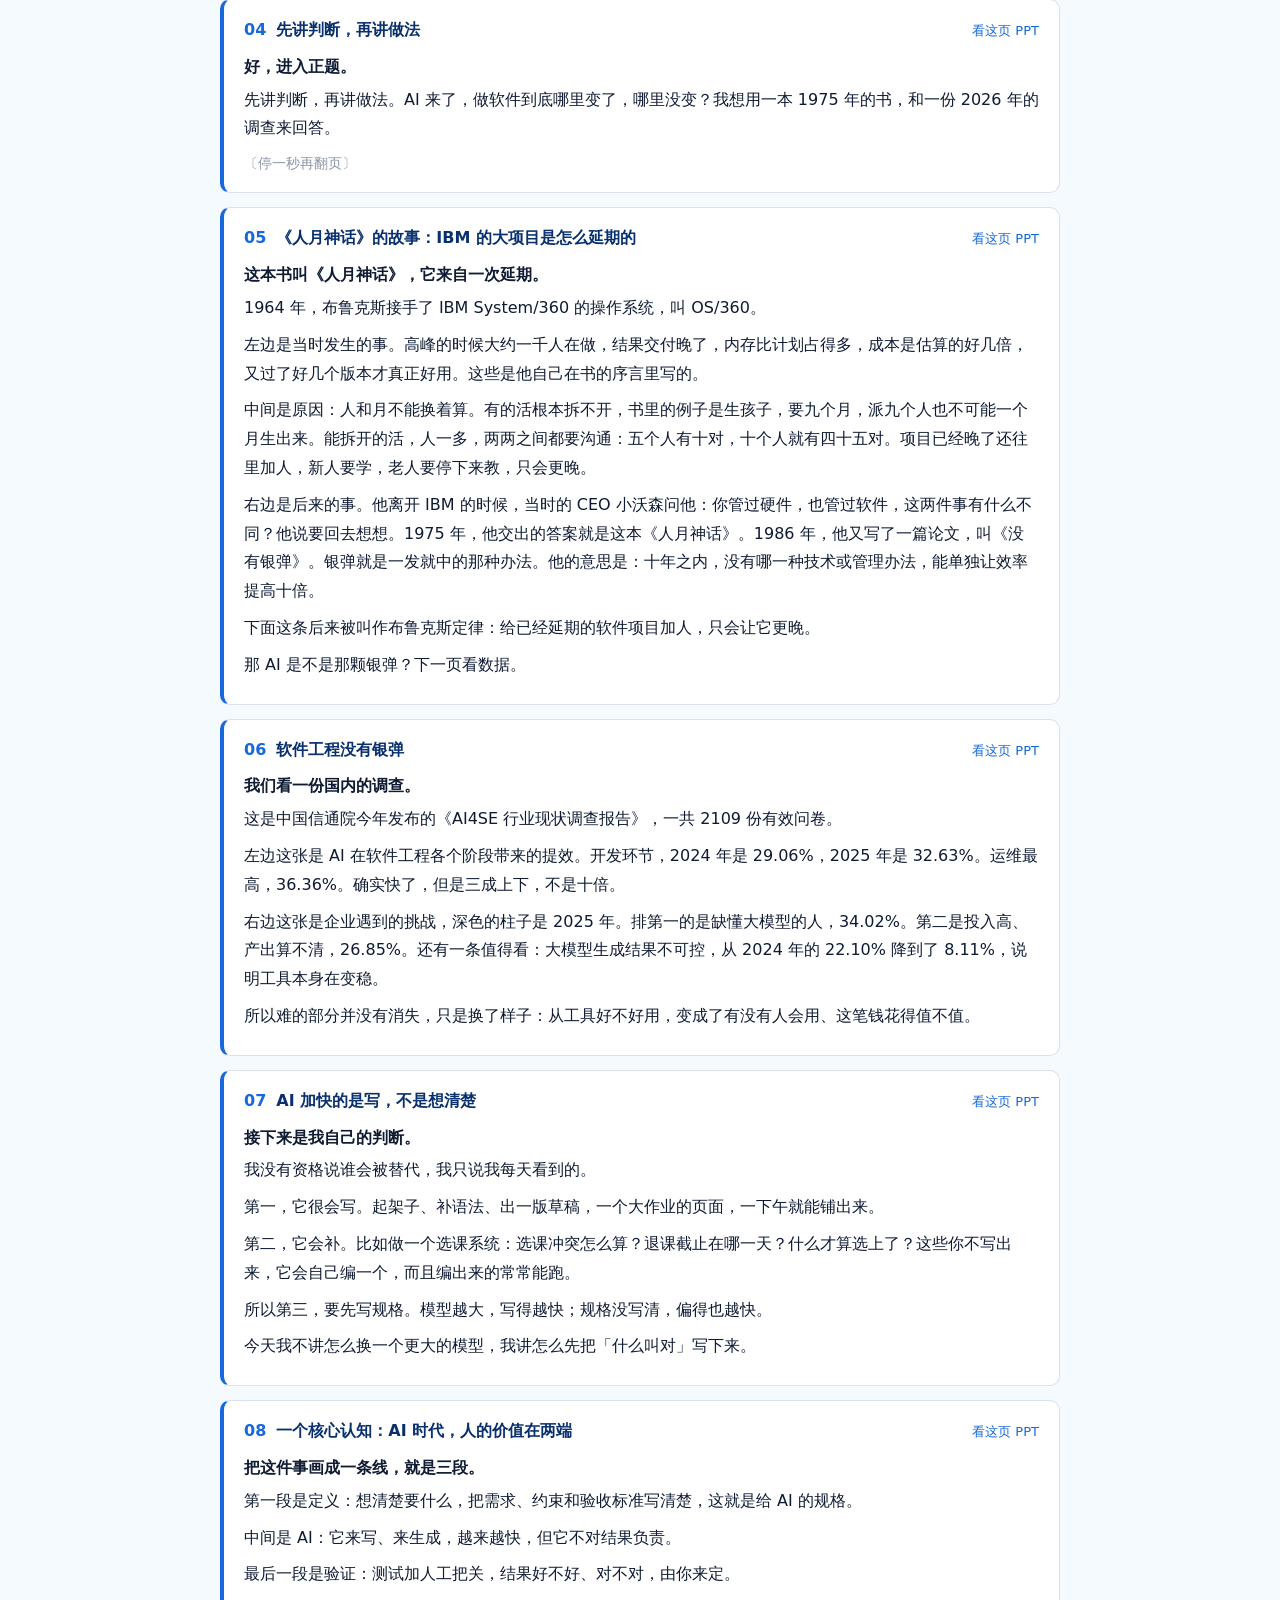
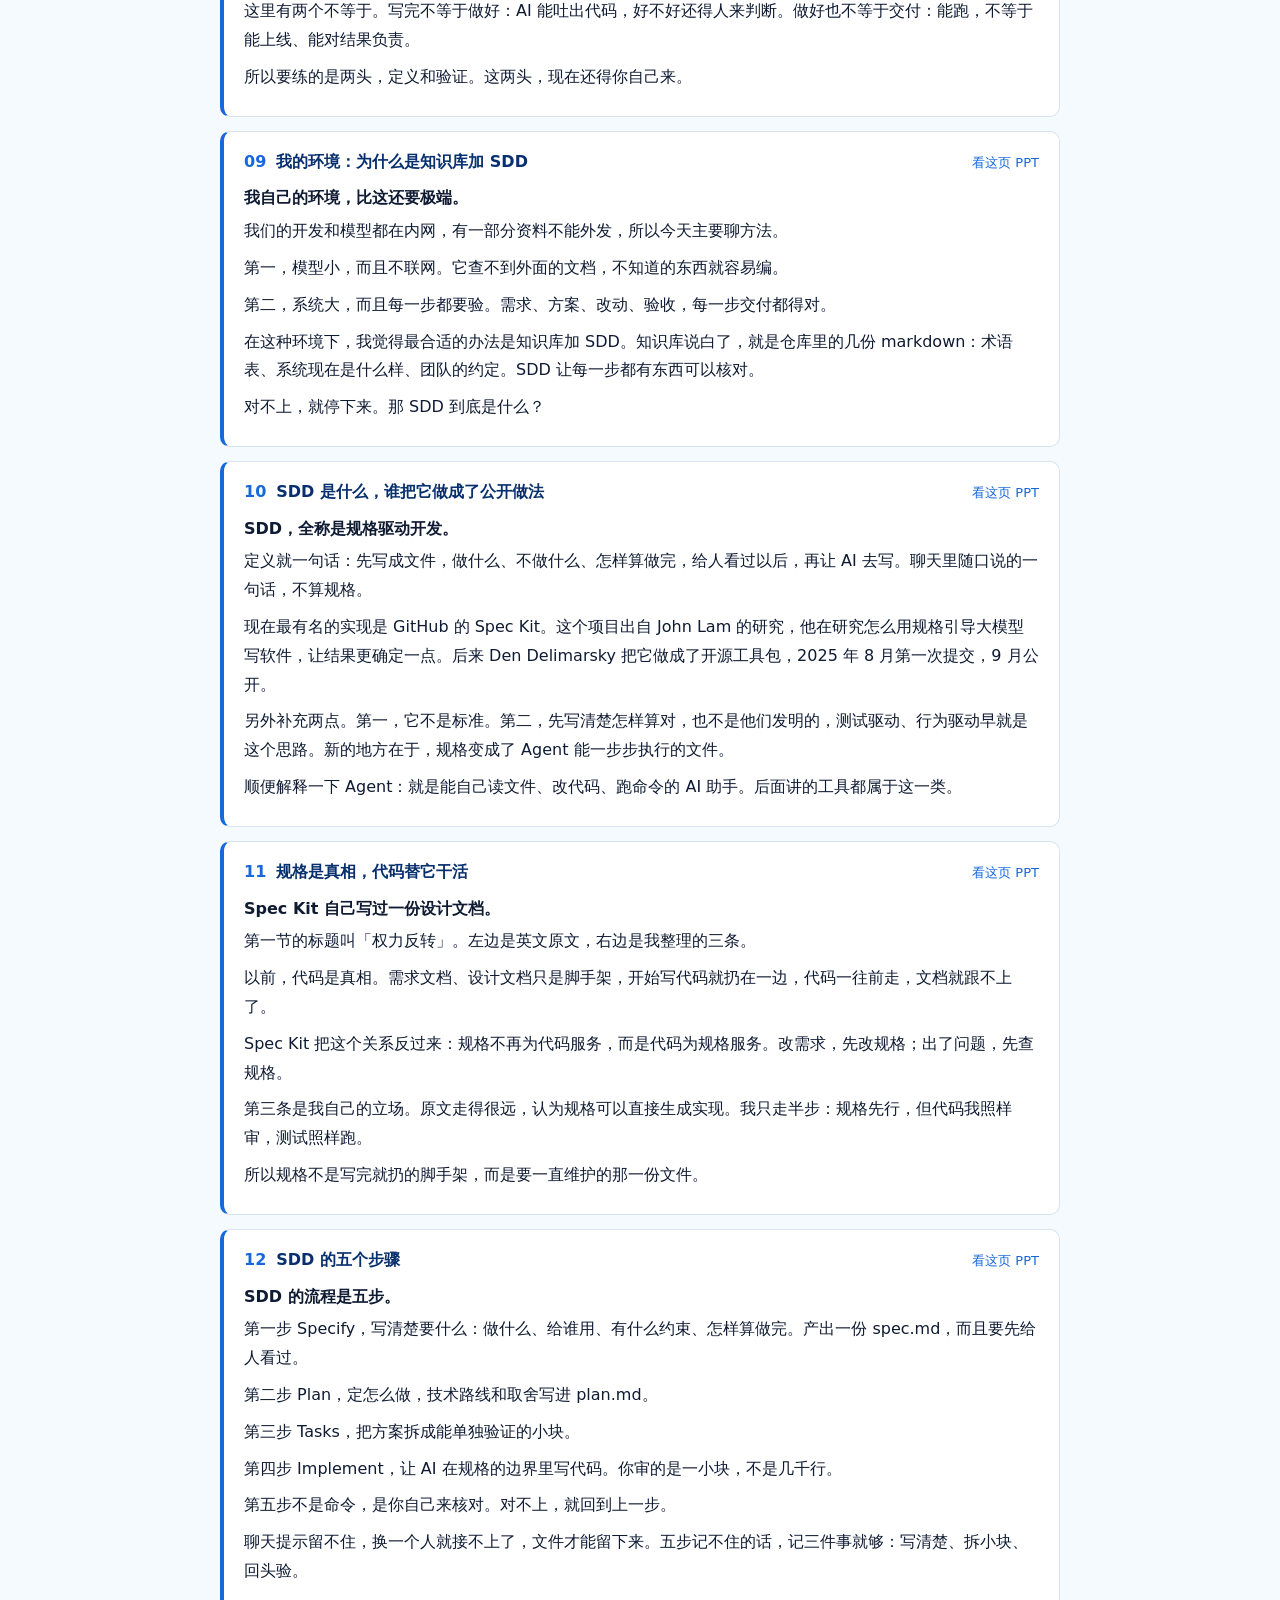
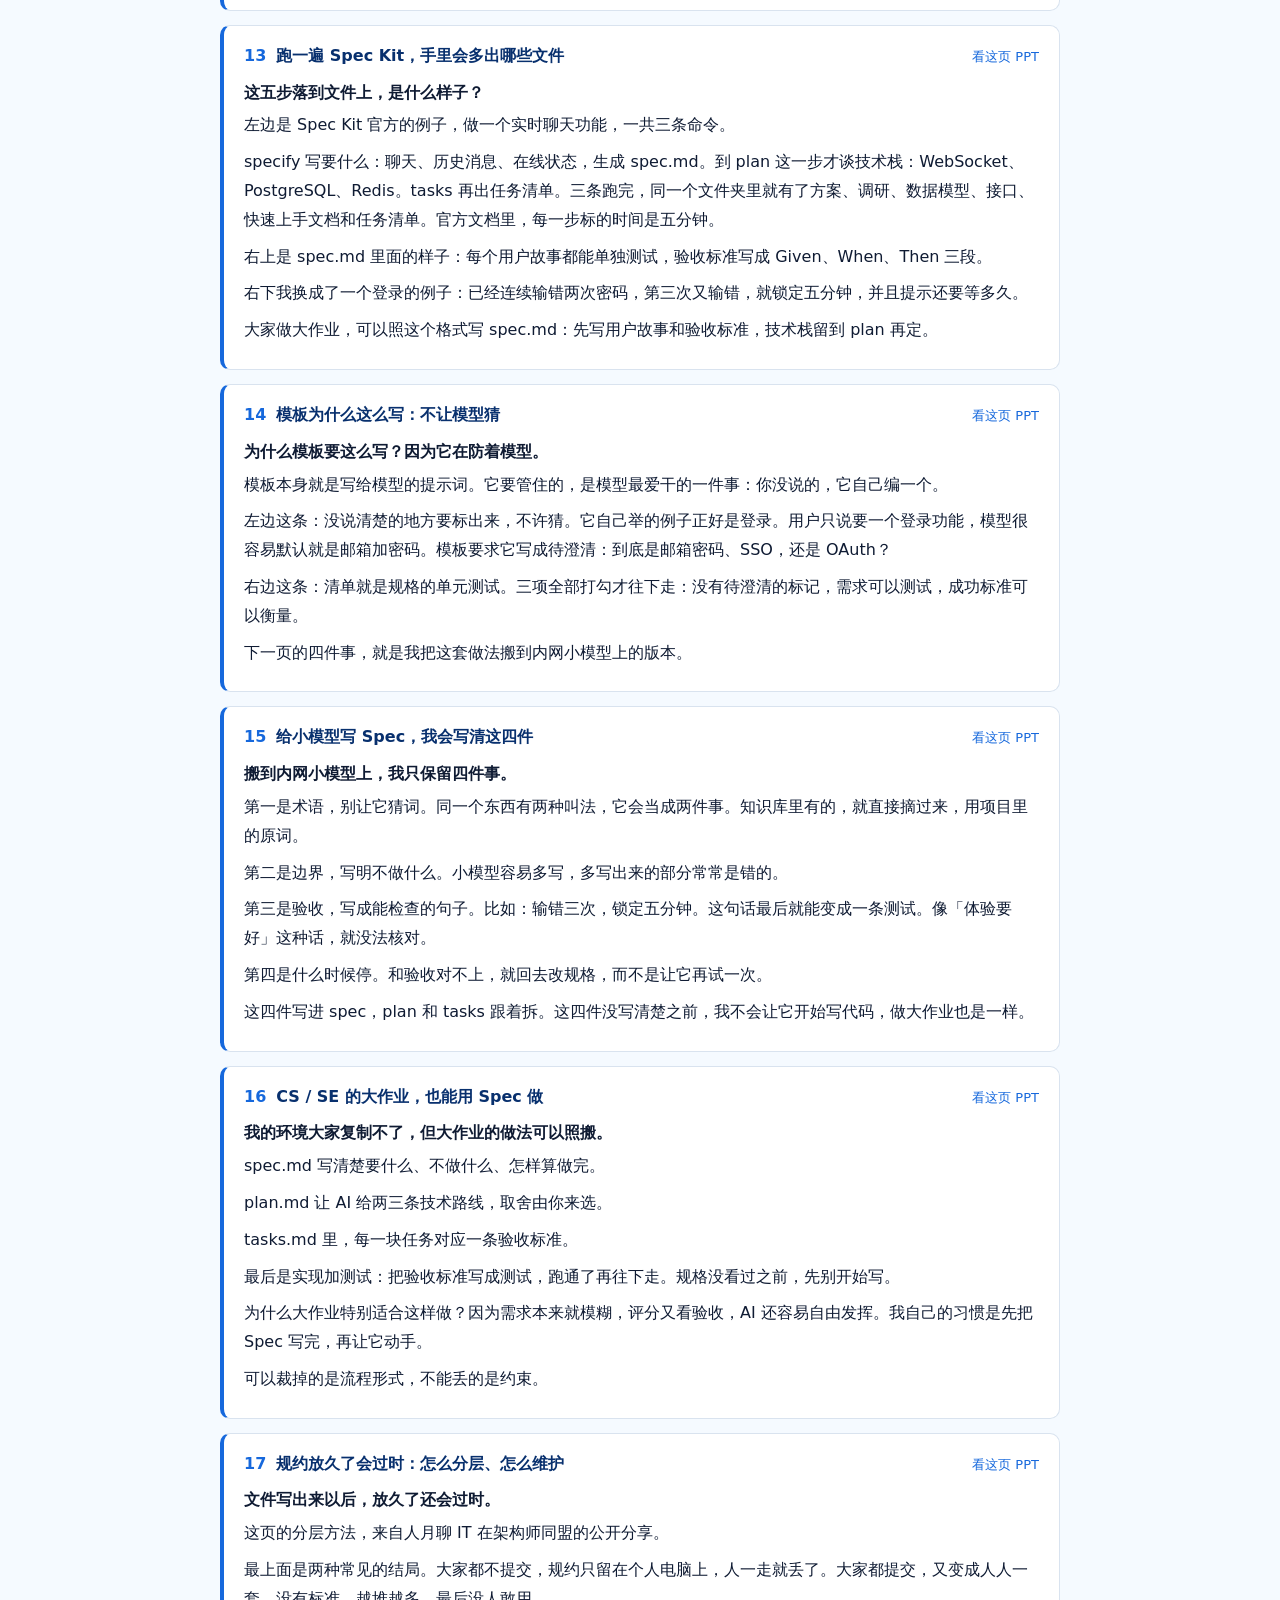
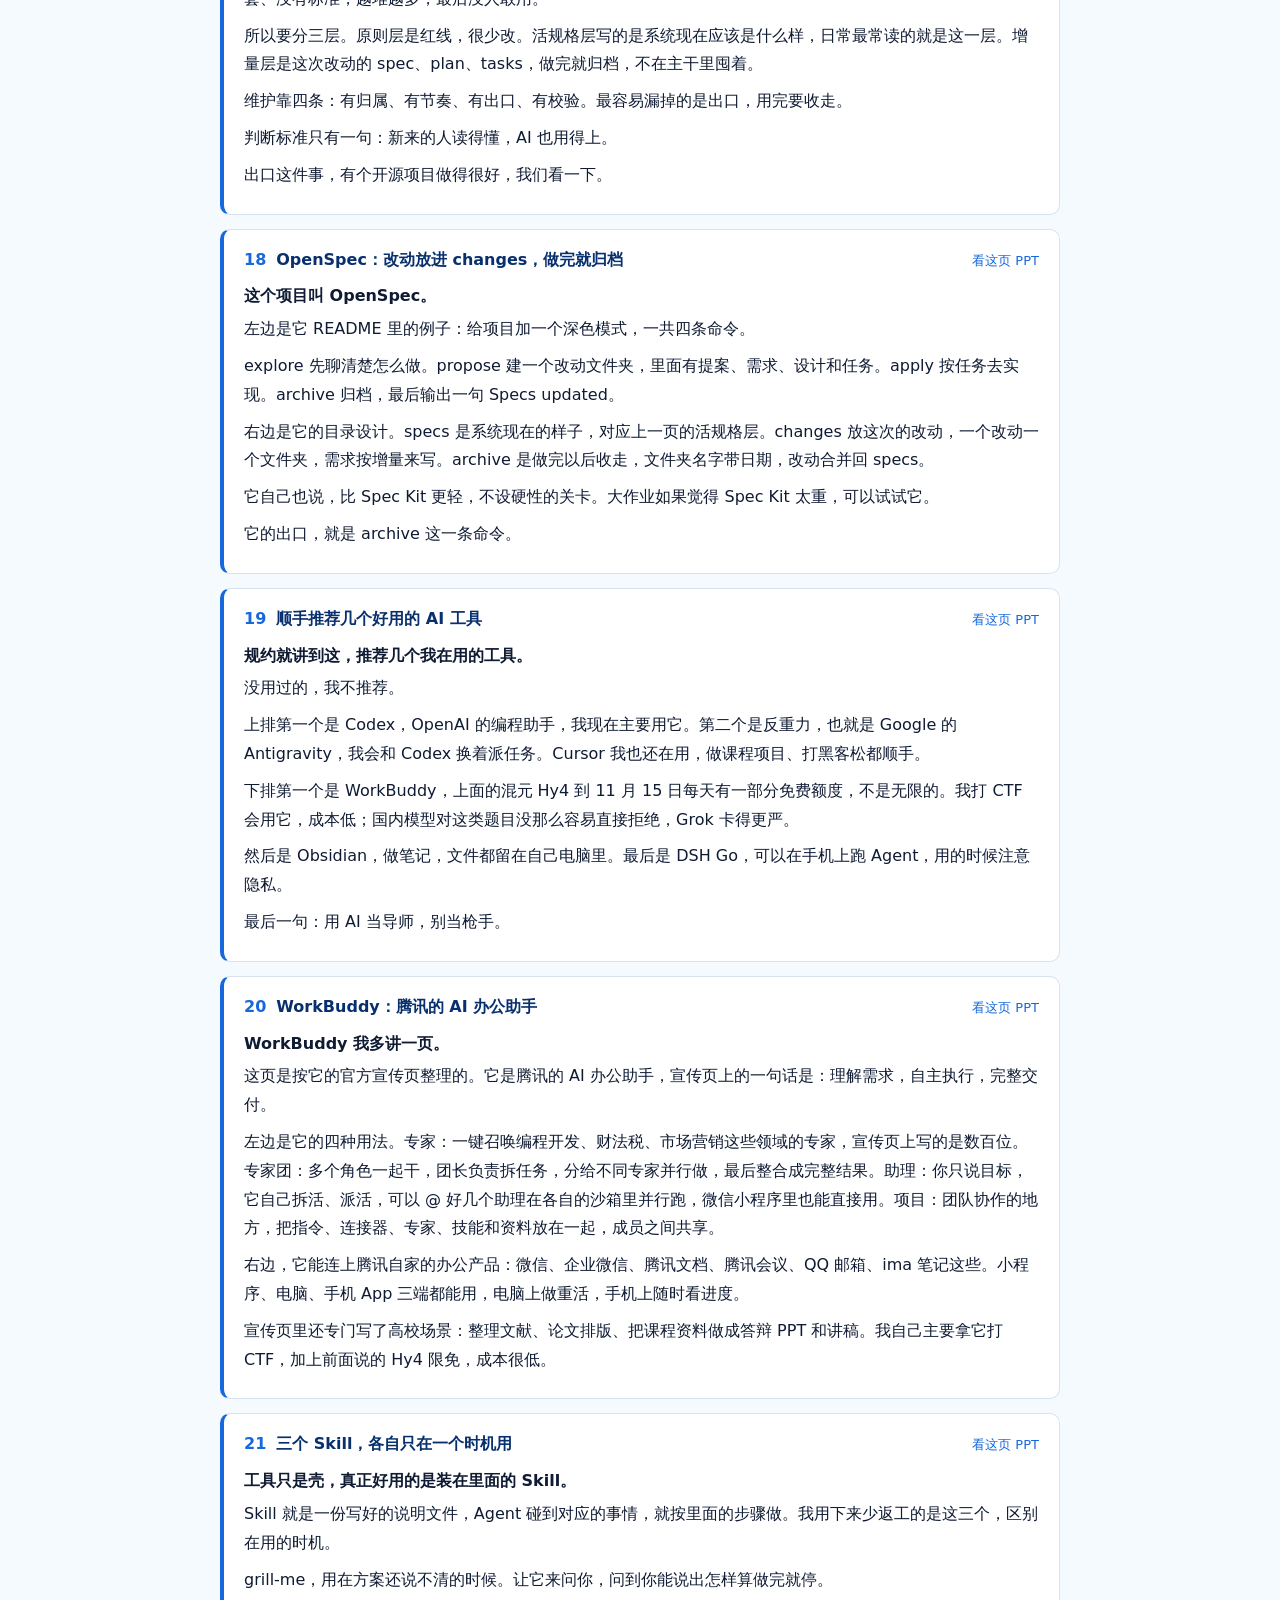
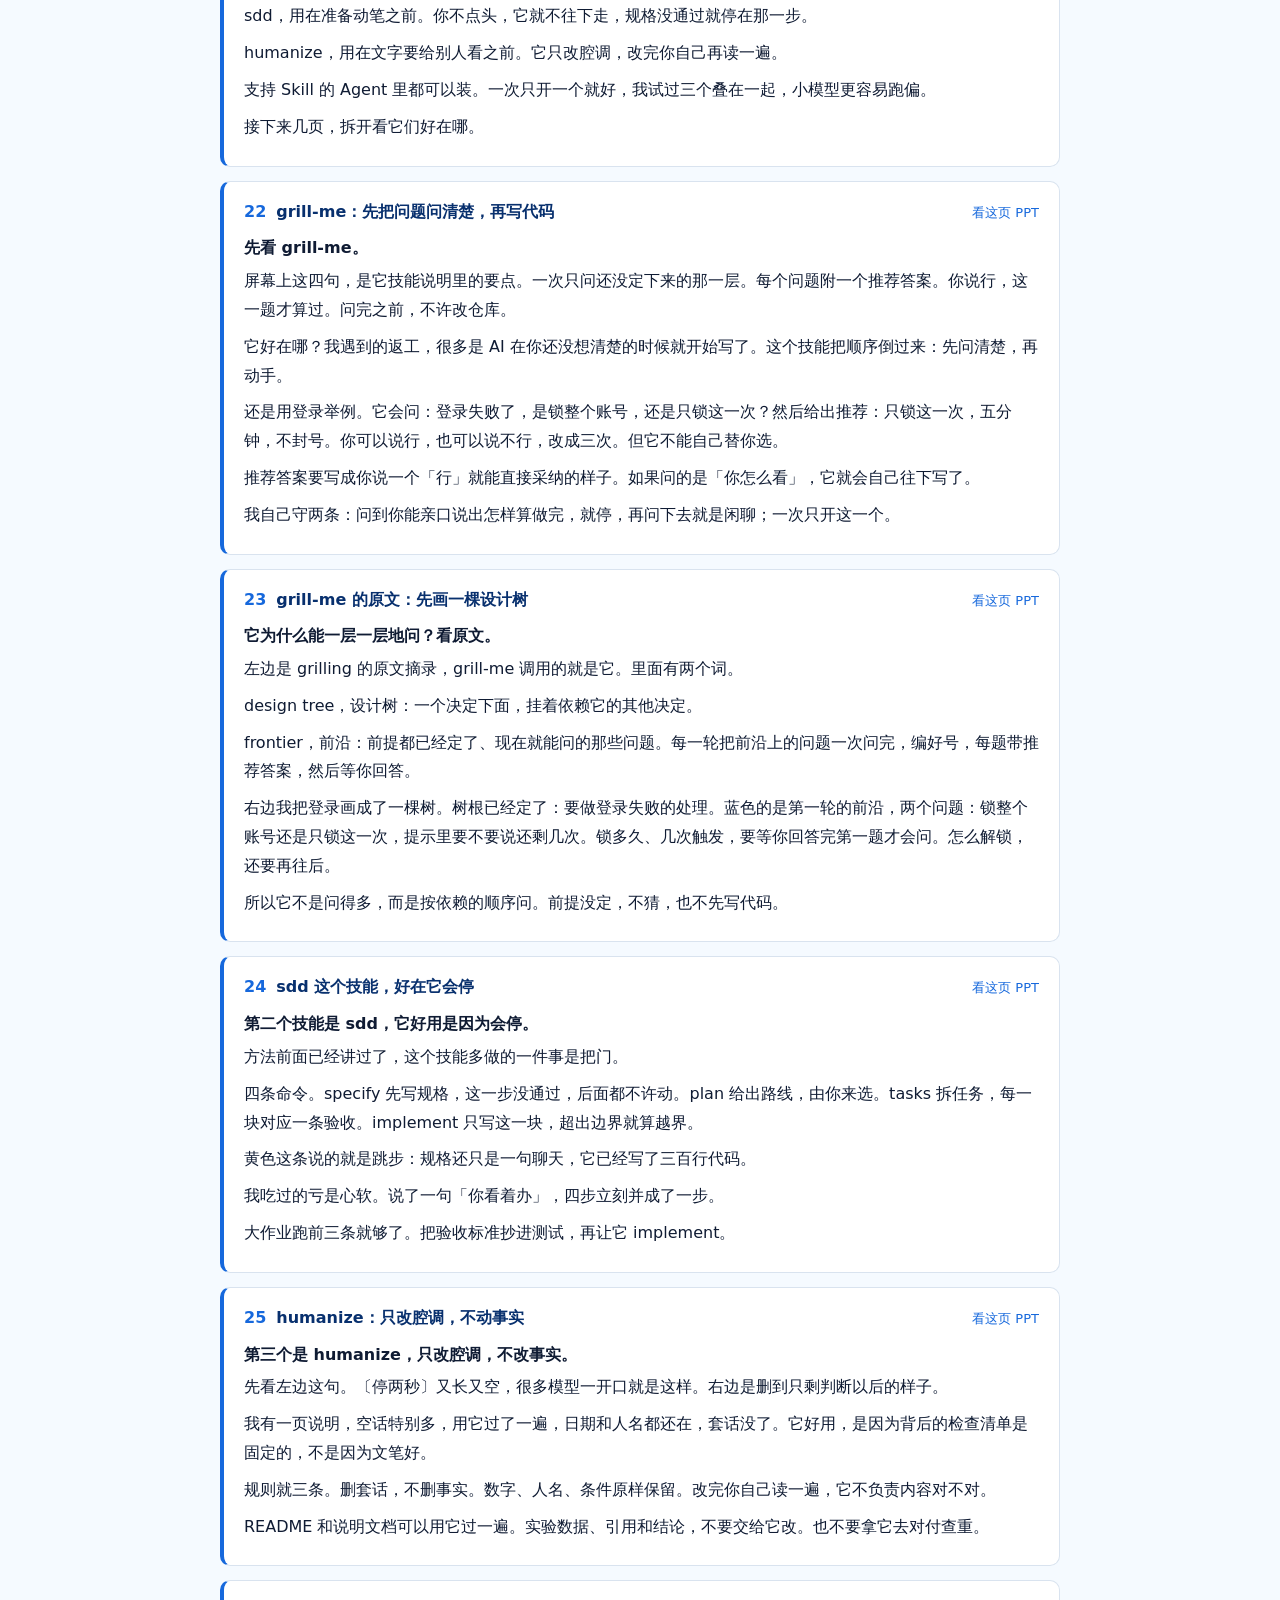
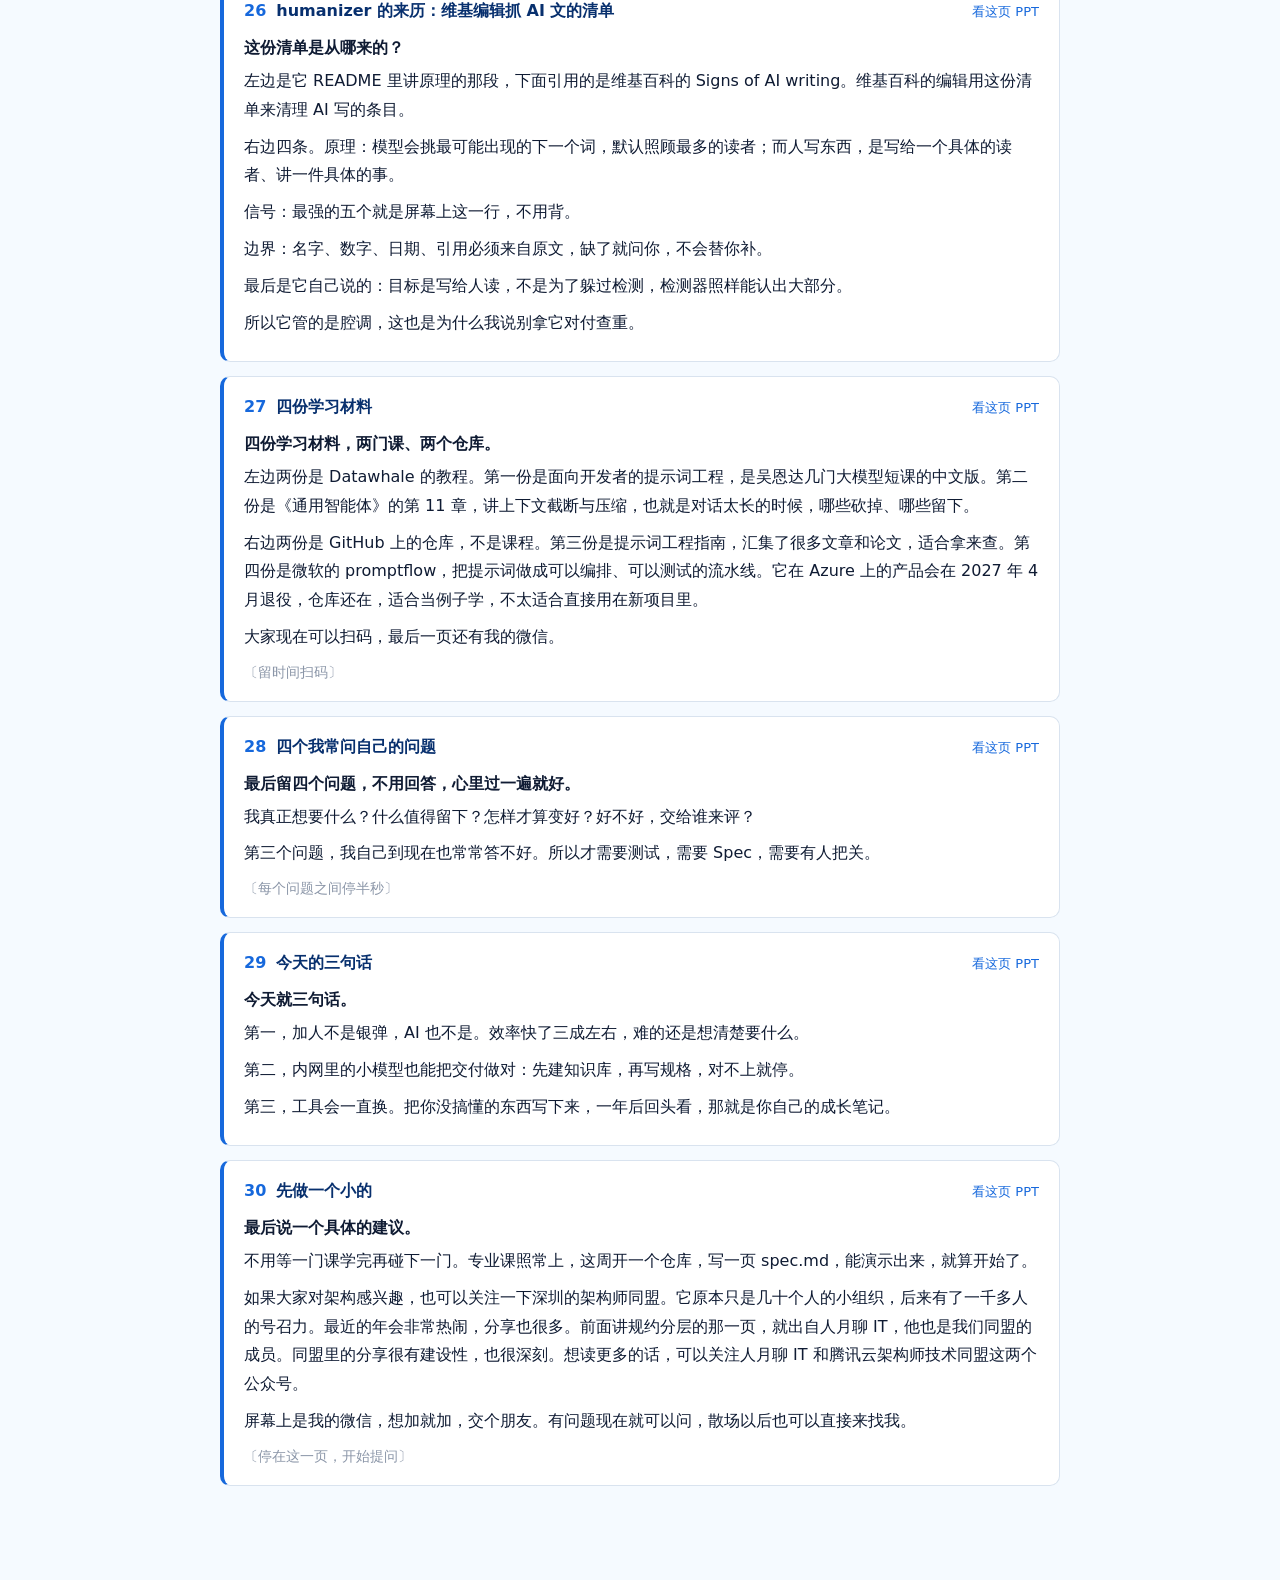
==== commit 57686eb6: "Add WorkBuddy page from official flyer (30 pages) Co-authored-by: Cursor <cursoragent@cursor.com>" ====
--- a/script.html
+++ b/script.html
@@ -47,8 +47,8 @@
 </div></div>
 <main>
 <h1>演讲稿</h1>
-<p class="lead">和 PPT 逐页对应，共 29 页。</p>
-<nav class="toc"><a href="#p1">P01</a><a href="#p2">P02</a><a href="#p3">P03</a><a href="#p4">P04</a><a href="#p5">P05</a><a href="#p6">P06</a><a href="#p7">P07</a><a href="#p8">P08</a><a href="#p9">P09</a><a href="#p10">P10</a><a href="#p11">P11</a><a href="#p12">P12</a><a href="#p13">P13</a><a href="#p14">P14</a><a href="#p15">P15</a><a href="#p16">P16</a><a href="#p17">P17</a><a href="#p18">P18</a><a href="#p19">P19</a><a href="#p20">P20</a><a href="#p21">P21</a><a href="#p22">P22</a><a href="#p23">P23</a><a href="#p24">P24</a><a href="#p25">P25</a><a href="#p26">P26</a><a href="#p27">P27</a><a href="#p28">P28</a><a href="#p29">P29</a></nav>
+<p class="lead">和 PPT 逐页对应，共 30 页。</p>
+<nav class="toc"><a href="#p1">P01</a><a href="#p2">P02</a><a href="#p3">P03</a><a href="#p4">P04</a><a href="#p5">P05</a><a href="#p6">P06</a><a href="#p7">P07</a><a href="#p8">P08</a><a href="#p9">P09</a><a href="#p10">P10</a><a href="#p11">P11</a><a href="#p12">P12</a><a href="#p13">P13</a><a href="#p14">P14</a><a href="#p15">P15</a><a href="#p16">P16</a><a href="#p17">P17</a><a href="#p18">P18</a><a href="#p19">P19</a><a href="#p20">P20</a><a href="#p21">P21</a><a href="#p22">P22</a><a href="#p23">P23</a><a href="#p24">P24</a><a href="#p25">P25</a><a href="#p26">P26</a><a href="#p27">P27</a><a href="#p28">P28</a><a href="#p29">P29</a><a href="#p30">P30</a></nav>
 <section id="p1" data-n="1"><div class="sh"><span class="no">01</span><span class="tt">一线后端实践 内网小模型，怎么把交付做对</span><a class="go" href="index.html#s1">看这页 PPT</a></div><p class="op">大家好，我是许千一。</p><p class="bd">我在工商银行软件开发中心做后端开发。主持人刚才也介绍了，我是哈工大软件工程毕业的，也是腾讯云架构师同盟的成员。</p><p class="bd">今天想和大家聊聊一线后端的实践。具体业务不方便展开，我就多聊聊思路和方法。</p><p class="bd">我们平时的开发环境和模型都在内网，用的是不联网的小模型，系统又很大，每一步交付都要核对。在这种条件下，我用下来最顺手的办法是知识库加 SDD，今天就围绕它来聊。</p></section>
 <section id="p2" data-n="2"><div class="sh"><span class="no">02</span><span class="tt">AI 伴随我的成长历程</span><a class="go" href="index.html#s2">看这页 PPT</a></div><p class="op">先说说 AI 是怎么陪我长大的。</p><p class="bd">屏幕上这五年，每一年碰到的都是不一样的 AI。</p><p class="bd">2010 年我九岁，在学围棋。那时候的围棋程序靠人写的规则加搜索，还没有神经网络，棋力很有限，我都能赢它。</p><p class="bd">2014 年是微软小冰。她每天晚上给我讲一个故事，还会唱歌。那是大模型之前的技术：聊天主要靠检索，从海量的真人对话里挑一句最合适的回你，后来才加上一个小的神经网络，自己生成回复。唱歌靠的是语音合成。</p><p class="bd">2016 年，AlphaGo 赢了李世石，这件事我是后来才知道的。它是深度学习加强化学习：用神经网络判断局面，配合树搜索，再自己跟自己下，越下越强。</p><p class="bd">2019 年我上大学，玩过网络天才和狗屁不通生成器。网络天才问你一串是或不是，来猜你心里想的人物。狗屁不通生成器其实没有模型，就是模板加上随机拼句。</p><p class="bd">到 2025 年，大语言模型已经是日常工具了。它的底层是 Transformer，读前面的上下文，预测下一个词。我也重新捡起了围棋，没事下两盘残局。</p><p class="bd">下面这四步，是我自己的学法。跟一门课，先跑通一个小项目。读一份源码，挑一个喜欢的仓库 clone 下来读懂。打一次黑客松，第一晚就把需求砍到一条主流程，最后一小时只保证演示那条路能跑。再讲一次，讲不出来，就说明还没真懂。</p><p class="bd">我个人的经历就讲到这。如果回到大一，我会早点做下一页这四件事。</p></section>
 <section id="p3" data-n="3"><div class="sh"><span class="no">03</span><span class="tt">如果回到大一，我会做这几件事</span><a class="go" href="index.html#s3">看这页 PPT</a></div><p class="op">第一件，早一点动手。</p><p class="bd">看懂和写得出来是两回事。先把项目跑起来，再故意改坏一处，报错会告诉你缺的是哪块知识，这时候回头去学，目标就很明确。</p><p class="bd">第二件，早用 AI 协作，但是让它写，你来审。要审它，你得先知道什么是对的，所以要把 Spec 和测试写清楚。它写错了，你能当场发现，这样能力是长在你身上的。</p><p class="bd">第三件，早一点输出。讲给别人听的时候，卡住的地方，就是你还没懂的地方。写一篇博客、做一次分享，比自己再看一遍记得牢。</p><p class="bd">第四件，早想清楚。模型更新很快，追是追不完的。先想清楚要解决什么问题，再去挑工具，这样学到的东西，换了模型也用得上。</p><p class="bd">这些事都不难，难的是早一点。你们现在最多的，就是时间。</p></section>
@@ -68,16 +68,17 @@
 <section id="p17" data-n="17"><div class="sh"><span class="no">17</span><span class="tt">规约放久了会过时：怎么分层、怎么维护</span><a class="go" href="index.html#s17">看这页 PPT</a></div><p class="op">文件写出来以后，放久了还会过时。</p><p class="bd">这页的分层方法，来自人月聊 IT 在架构师同盟的公开分享。</p><p class="bd">最上面是两种常见的结局。大家都不提交，规约只留在个人电脑上，人一走就丢了。大家都提交，又变成人人一套、没有标准，越堆越多，最后没人敢用。</p><p class="bd">所以要分三层。原则层是红线，很少改。活规格层写的是系统现在应该是什么样，日常最常读的就是这一层。增量层是这次改动的 spec、plan、tasks，做完就归档，不在主干里囤着。</p><p class="bd">维护靠四条：有归属、有节奏、有出口、有校验。最容易漏掉的是出口，用完要收走。</p><p class="bd">判断标准只有一句：新来的人读得懂，AI 也用得上。</p><p class="bd">出口这件事，有个开源项目做得很好，我们看一下。</p></section>
 <section id="p18" data-n="18"><div class="sh"><span class="no">18</span><span class="tt">OpenSpec：改动放进 changes，做完就归档</span><a class="go" href="index.html#s18">看这页 PPT</a></div><p class="op">这个项目叫 OpenSpec。</p><p class="bd">左边是它 README 里的例子：给项目加一个深色模式，一共四条命令。</p><p class="bd">explore 先聊清楚怎么做。propose 建一个改动文件夹，里面有提案、需求、设计和任务。apply 按任务去实现。archive 归档，最后输出一句 Specs updated。</p><p class="bd">右边是它的目录设计。specs 是系统现在的样子，对应上一页的活规格层。changes 放这次的改动，一个改动一个文件夹，需求按增量来写。archive 是做完以后收走，文件夹名字带日期，改动合并回 specs。</p><p class="bd">它自己也说，比 Spec Kit 更轻，不设硬性的关卡。大作业如果觉得 Spec Kit 太重，可以试试它。</p><p class="bd">它的出口，就是 archive 这一条命令。</p></section>
 <section id="p19" data-n="19"><div class="sh"><span class="no">19</span><span class="tt">顺手推荐几个好用的 AI 工具</span><a class="go" href="index.html#s19">看这页 PPT</a></div><p class="op">规约就讲到这，推荐几个我在用的工具。</p><p class="bd">没用过的，我不推荐。</p><p class="bd">上排第一个是 Codex，OpenAI 的编程助手，我现在主要用它。第二个是反重力，也就是 Google 的 Antigravity，我会和 Codex 换着派任务。Cursor 我也还在用，做课程项目、打黑客松都顺手。</p><p class="bd">下排第一个是 WorkBuddy，上面的混元 Hy4 到 11 月 15 日每天有一部分免费额度，不是无限的。我打 CTF 会用它，成本低；国内模型对这类题目没那么容易直接拒绝，Grok 卡得更严。</p><p class="bd">然后是 Obsidian，做笔记，文件都留在自己电脑里。最后是 DSH Go，可以在手机上跑 Agent，用的时候注意隐私。</p><p class="bd">最后一句：用 AI 当导师，别当枪手。</p></section>
-<section id="p20" data-n="20"><div class="sh"><span class="no">20</span><span class="tt">三个 Skill，各自只在一个时机用</span><a class="go" href="index.html#s20">看这页 PPT</a></div><p class="op">工具只是壳，真正好用的是装在里面的 Skill。</p><p class="bd">Skill 就是一份写好的说明文件，Agent 碰到对应的事情，就按里面的步骤做。我用下来少返工的是这三个，区别在用的时机。</p><p class="bd">grill-me，用在方案还说不清的时候。让它来问你，问到你能说出怎样算做完就停。</p><p class="bd">sdd，用在准备动笔之前。你不点头，它就不往下走，规格没通过就停在那一步。</p><p class="bd">humanize，用在文字要给别人看之前。它只改腔调，改完你自己再读一遍。</p><p class="bd">支持 Skill 的 Agent 里都可以装。一次只开一个就好，我试过三个叠在一起，小模型更容易跑偏。</p><p class="bd">接下来几页，拆开看它们好在哪。</p></section>
-<section id="p21" data-n="21"><div class="sh"><span class="no">21</span><span class="tt">grill-me：先把问题问清楚，再写代码</span><a class="go" href="index.html#s21">看这页 PPT</a></div><p class="op">先看 grill-me。</p><p class="bd">屏幕上这四句，是它技能说明里的要点。一次只问还没定下来的那一层。每个问题附一个推荐答案。你说行，这一题才算过。问完之前，不许改仓库。</p><p class="bd">它好在哪？我遇到的返工，很多是 AI 在你还没想清楚的时候就开始写了。这个技能把顺序倒过来：先问清楚，再动手。</p><p class="bd">还是用登录举例。它会问：登录失败了，是锁整个账号，还是只锁这一次？然后给出推荐：只锁这一次，五分钟，不封号。你可以说行，也可以说不行，改成三次。但它不能自己替你选。</p><p class="bd">推荐答案要写成你说一个「行」就能直接采纳的样子。如果问的是「你怎么看」，它就会自己往下写了。</p><p class="bd">我自己守两条：问到你能亲口说出怎样算做完，就停，再问下去就是闲聊；一次只开这一个。</p></section>
-<section id="p22" data-n="22"><div class="sh"><span class="no">22</span><span class="tt">grill-me 的原文：先画一棵设计树</span><a class="go" href="index.html#s22">看这页 PPT</a></div><p class="op">它为什么能一层一层地问？看原文。</p><p class="bd">左边是 grilling 的原文摘录，grill-me 调用的就是它。里面有两个词。</p><p class="bd">design tree，设计树：一个决定下面，挂着依赖它的其他决定。</p><p class="bd">frontier，前沿：前提都已经定了、现在就能问的那些问题。每一轮把前沿上的问题一次问完，编好号，每题带推荐答案，然后等你回答。</p><p class="bd">右边我把登录画成了一棵树。树根已经定了：要做登录失败的处理。蓝色的是第一轮的前沿，两个问题：锁整个账号还是只锁这一次，提示里要不要说还剩几次。锁多久、几次触发，要等你回答完第一题才会问。怎么解锁，还要再往后。</p><p class="bd">所以它不是问得多，而是按依赖的顺序问。前提没定，不猜，也不先写代码。</p></section>
-<section id="p23" data-n="23"><div class="sh"><span class="no">23</span><span class="tt">sdd 这个技能，好在它会停</span><a class="go" href="index.html#s23">看这页 PPT</a></div><p class="op">第二个技能是 sdd，它好用是因为会停。</p><p class="bd">方法前面已经讲过了，这个技能多做的一件事是把门。</p><p class="bd">四条命令。specify 先写规格，这一步没通过，后面都不许动。plan 给出路线，由你来选。tasks 拆任务，每一块对应一条验收。implement 只写这一块，超出边界就算越界。</p><p class="bd">黄色这条说的就是跳步：规格还只是一句聊天，它已经写了三百行代码。</p><p class="bd">我吃过的亏是心软。说了一句「你看着办」，四步立刻并成了一步。</p><p class="bd">大作业跑前三条就够了。把验收标准抄进测试，再让它 implement。</p></section>
-<section id="p24" data-n="24"><div class="sh"><span class="no">24</span><span class="tt">humanize：只改腔调，不动事实</span><a class="go" href="index.html#s24">看这页 PPT</a></div><p class="op">第三个是 humanize，只改腔调，不改事实。</p><p class="bd">先看左边这句。〔停两秒〕又长又空，很多模型一开口就是这样。右边是删到只剩判断以后的样子。</p><p class="bd">我有一页说明，空话特别多，用它过了一遍，日期和人名都还在，套话没了。它好用，是因为背后的检查清单是固定的，不是因为文笔好。</p><p class="bd">规则就三条。删套话，不删事实。数字、人名、条件原样保留。改完你自己读一遍，它不负责内容对不对。</p><p class="bd">README 和说明文档可以用它过一遍。实验数据、引用和结论，不要交给它改。也不要拿它去对付查重。</p></section>
-<section id="p25" data-n="25"><div class="sh"><span class="no">25</span><span class="tt">humanizer 的来历：维基编辑抓 AI 文的清单</span><a class="go" href="index.html#s25">看这页 PPT</a></div><p class="op">这份清单是从哪来的？</p><p class="bd">左边是它 README 里讲原理的那段，下面引用的是维基百科的 Signs of AI writing。维基百科的编辑用这份清单来清理 AI 写的条目。</p><p class="bd">右边四条。原理：模型会挑最可能出现的下一个词，默认照顾最多的读者；而人写东西，是写给一个具体的读者、讲一件具体的事。</p><p class="bd">信号：最强的五个就是屏幕上这一行，不用背。</p><p class="bd">边界：名字、数字、日期、引用必须来自原文，缺了就问你，不会替你补。</p><p class="bd">最后是它自己说的：目标是写给人读，不是为了躲过检测，检测器照样能认出大部分。</p><p class="bd">所以它管的是腔调，这也是为什么我说别拿它对付查重。</p></section>
-<section id="p26" data-n="26"><div class="sh"><span class="no">26</span><span class="tt">四份学习材料</span><a class="go" href="index.html#s26">看这页 PPT</a></div><p class="op">四份学习材料，两门课、两个仓库。</p><p class="bd">左边两份是 Datawhale 的教程。第一份是面向开发者的提示词工程，是吴恩达几门大模型短课的中文版。第二份是《通用智能体》的第 11 章，讲上下文截断与压缩，也就是对话太长的时候，哪些砍掉、哪些留下。</p><p class="bd">右边两份是 GitHub 上的仓库，不是课程。第三份是提示词工程指南，汇集了很多文章和论文，适合拿来查。第四份是微软的 promptflow，把提示词做成可以编排、可以测试的流水线。它在 Azure 上的产品会在 2027 年 4 月退役，仓库还在，适合当例子学，不太适合直接用在新项目里。</p><p class="bd">大家现在可以扫码，最后一页还有我的微信。</p><p class="st">〔留时间扫码〕</p></section>
-<section id="p27" data-n="27"><div class="sh"><span class="no">27</span><span class="tt">四个我常问自己的问题</span><a class="go" href="index.html#s27">看这页 PPT</a></div><p class="op">最后留四个问题，不用回答，心里过一遍就好。</p><p class="bd">我真正想要什么？什么值得留下？怎样才算变好？好不好，交给谁来评？</p><p class="bd">第三个问题，我自己到现在也常常答不好。所以才需要测试，需要 Spec，需要有人把关。</p><p class="st">〔每个问题之间停半秒〕</p></section>
-<section id="p28" data-n="28"><div class="sh"><span class="no">28</span><span class="tt">今天的三句话</span><a class="go" href="index.html#s28">看这页 PPT</a></div><p class="op">今天就三句话。</p><p class="bd">第一，加人不是银弹，AI 也不是。效率快了三成左右，难的还是想清楚要什么。</p><p class="bd">第二，内网里的小模型也能把交付做对：先建知识库，再写规格，对不上就停。</p><p class="bd">第三，工具会一直换。把你没搞懂的东西写下来，一年后回头看，那就是你自己的成长笔记。</p></section>
-<section id="p29" data-n="29"><div class="sh"><span class="no">29</span><span class="tt">先做一个小的</span><a class="go" href="index.html#s29">看这页 PPT</a></div><p class="op">最后说一个具体的建议。</p><p class="bd">不用等一门课学完再碰下一门。专业课照常上，这周开一个仓库，写一页 spec.md，能演示出来，就算开始了。</p><p class="bd">如果大家对架构感兴趣，也可以关注一下深圳的架构师同盟。它原本只是几十个人的小组织，后来有了一千多人的号召力。最近的年会非常热闹，分享也很多。前面讲规约分层的那一页，就出自人月聊 IT，他也是我们同盟的成员。同盟里的分享很有建设性，也很深刻。想读更多的话，可以关注人月聊 IT 和腾讯云架构师技术同盟这两个公众号。</p><p class="bd">屏幕上是我的微信，想加就加，交个朋友。有问题现在就可以问，散场以后也可以直接来找我。</p><p class="st">〔停在这一页，开始提问〕</p></section>
+<section id="p20" data-n="20"><div class="sh"><span class="no">20</span><span class="tt">WorkBuddy：腾讯的 AI 办公助手</span><a class="go" href="index.html#s20">看这页 PPT</a></div><p class="op">WorkBuddy 我多讲一页。</p><p class="bd">这页是按它的官方宣传页整理的。它是腾讯的 AI 办公助手，宣传页上的一句话是：理解需求，自主执行，完整交付。</p><p class="bd">左边是它的四种用法。专家：一键召唤编程开发、财法税、市场营销这些领域的专家，宣传页上写的是数百位。专家团：多个角色一起干，团长负责拆任务，分给不同专家并行做，最后整合成完整结果。助理：你只说目标，它自己拆活、派活，可以 @ 好几个助理在各自的沙箱里并行跑，微信小程序里也能直接用。项目：团队协作的地方，把指令、连接器、专家、技能和资料放在一起，成员之间共享。</p><p class="bd">右边，它能连上腾讯自家的办公产品：微信、企业微信、腾讯文档、腾讯会议、QQ 邮箱、ima 笔记这些。小程序、电脑、手机 App 三端都能用，电脑上做重活，手机上随时看进度。</p><p class="bd">宣传页里还专门写了高校场景：整理文献、论文排版、把课程资料做成答辩 PPT 和讲稿。我自己主要拿它打 CTF，加上前面说的 Hy4 限免，成本很低。</p></section>
+<section id="p21" data-n="21"><div class="sh"><span class="no">21</span><span class="tt">三个 Skill，各自只在一个时机用</span><a class="go" href="index.html#s21">看这页 PPT</a></div><p class="op">工具只是壳，真正好用的是装在里面的 Skill。</p><p class="bd">Skill 就是一份写好的说明文件，Agent 碰到对应的事情，就按里面的步骤做。我用下来少返工的是这三个，区别在用的时机。</p><p class="bd">grill-me，用在方案还说不清的时候。让它来问你，问到你能说出怎样算做完就停。</p><p class="bd">sdd，用在准备动笔之前。你不点头，它就不往下走，规格没通过就停在那一步。</p><p class="bd">humanize，用在文字要给别人看之前。它只改腔调，改完你自己再读一遍。</p><p class="bd">支持 Skill 的 Agent 里都可以装。一次只开一个就好，我试过三个叠在一起，小模型更容易跑偏。</p><p class="bd">接下来几页，拆开看它们好在哪。</p></section>
+<section id="p22" data-n="22"><div class="sh"><span class="no">22</span><span class="tt">grill-me：先把问题问清楚，再写代码</span><a class="go" href="index.html#s22">看这页 PPT</a></div><p class="op">先看 grill-me。</p><p class="bd">屏幕上这四句，是它技能说明里的要点。一次只问还没定下来的那一层。每个问题附一个推荐答案。你说行，这一题才算过。问完之前，不许改仓库。</p><p class="bd">它好在哪？我遇到的返工，很多是 AI 在你还没想清楚的时候就开始写了。这个技能把顺序倒过来：先问清楚，再动手。</p><p class="bd">还是用登录举例。它会问：登录失败了，是锁整个账号，还是只锁这一次？然后给出推荐：只锁这一次，五分钟，不封号。你可以说行，也可以说不行，改成三次。但它不能自己替你选。</p><p class="bd">推荐答案要写成你说一个「行」就能直接采纳的样子。如果问的是「你怎么看」，它就会自己往下写了。</p><p class="bd">我自己守两条：问到你能亲口说出怎样算做完，就停，再问下去就是闲聊；一次只开这一个。</p></section>
+<section id="p23" data-n="23"><div class="sh"><span class="no">23</span><span class="tt">grill-me 的原文：先画一棵设计树</span><a class="go" href="index.html#s23">看这页 PPT</a></div><p class="op">它为什么能一层一层地问？看原文。</p><p class="bd">左边是 grilling 的原文摘录，grill-me 调用的就是它。里面有两个词。</p><p class="bd">design tree，设计树：一个决定下面，挂着依赖它的其他决定。</p><p class="bd">frontier，前沿：前提都已经定了、现在就能问的那些问题。每一轮把前沿上的问题一次问完，编好号，每题带推荐答案，然后等你回答。</p><p class="bd">右边我把登录画成了一棵树。树根已经定了：要做登录失败的处理。蓝色的是第一轮的前沿，两个问题：锁整个账号还是只锁这一次，提示里要不要说还剩几次。锁多久、几次触发，要等你回答完第一题才会问。怎么解锁，还要再往后。</p><p class="bd">所以它不是问得多，而是按依赖的顺序问。前提没定，不猜，也不先写代码。</p></section>
+<section id="p24" data-n="24"><div class="sh"><span class="no">24</span><span class="tt">sdd 这个技能，好在它会停</span><a class="go" href="index.html#s24">看这页 PPT</a></div><p class="op">第二个技能是 sdd，它好用是因为会停。</p><p class="bd">方法前面已经讲过了，这个技能多做的一件事是把门。</p><p class="bd">四条命令。specify 先写规格，这一步没通过，后面都不许动。plan 给出路线，由你来选。tasks 拆任务，每一块对应一条验收。implement 只写这一块，超出边界就算越界。</p><p class="bd">黄色这条说的就是跳步：规格还只是一句聊天，它已经写了三百行代码。</p><p class="bd">我吃过的亏是心软。说了一句「你看着办」，四步立刻并成了一步。</p><p class="bd">大作业跑前三条就够了。把验收标准抄进测试，再让它 implement。</p></section>
+<section id="p25" data-n="25"><div class="sh"><span class="no">25</span><span class="tt">humanize：只改腔调，不动事实</span><a class="go" href="index.html#s25">看这页 PPT</a></div><p class="op">第三个是 humanize，只改腔调，不改事实。</p><p class="bd">先看左边这句。〔停两秒〕又长又空，很多模型一开口就是这样。右边是删到只剩判断以后的样子。</p><p class="bd">我有一页说明，空话特别多，用它过了一遍，日期和人名都还在，套话没了。它好用，是因为背后的检查清单是固定的，不是因为文笔好。</p><p class="bd">规则就三条。删套话，不删事实。数字、人名、条件原样保留。改完你自己读一遍，它不负责内容对不对。</p><p class="bd">README 和说明文档可以用它过一遍。实验数据、引用和结论，不要交给它改。也不要拿它去对付查重。</p></section>
+<section id="p26" data-n="26"><div class="sh"><span class="no">26</span><span class="tt">humanizer 的来历：维基编辑抓 AI 文的清单</span><a class="go" href="index.html#s26">看这页 PPT</a></div><p class="op">这份清单是从哪来的？</p><p class="bd">左边是它 README 里讲原理的那段，下面引用的是维基百科的 Signs of AI writing。维基百科的编辑用这份清单来清理 AI 写的条目。</p><p class="bd">右边四条。原理：模型会挑最可能出现的下一个词，默认照顾最多的读者；而人写东西，是写给一个具体的读者、讲一件具体的事。</p><p class="bd">信号：最强的五个就是屏幕上这一行，不用背。</p><p class="bd">边界：名字、数字、日期、引用必须来自原文，缺了就问你，不会替你补。</p><p class="bd">最后是它自己说的：目标是写给人读，不是为了躲过检测，检测器照样能认出大部分。</p><p class="bd">所以它管的是腔调，这也是为什么我说别拿它对付查重。</p></section>
+<section id="p27" data-n="27"><div class="sh"><span class="no">27</span><span class="tt">四份学习材料</span><a class="go" href="index.html#s27">看这页 PPT</a></div><p class="op">四份学习材料，两门课、两个仓库。</p><p class="bd">左边两份是 Datawhale 的教程。第一份是面向开发者的提示词工程，是吴恩达几门大模型短课的中文版。第二份是《通用智能体》的第 11 章，讲上下文截断与压缩，也就是对话太长的时候，哪些砍掉、哪些留下。</p><p class="bd">右边两份是 GitHub 上的仓库，不是课程。第三份是提示词工程指南，汇集了很多文章和论文，适合拿来查。第四份是微软的 promptflow，把提示词做成可以编排、可以测试的流水线。它在 Azure 上的产品会在 2027 年 4 月退役，仓库还在，适合当例子学，不太适合直接用在新项目里。</p><p class="bd">大家现在可以扫码，最后一页还有我的微信。</p><p class="st">〔留时间扫码〕</p></section>
+<section id="p28" data-n="28"><div class="sh"><span class="no">28</span><span class="tt">四个我常问自己的问题</span><a class="go" href="index.html#s28">看这页 PPT</a></div><p class="op">最后留四个问题，不用回答，心里过一遍就好。</p><p class="bd">我真正想要什么？什么值得留下？怎样才算变好？好不好，交给谁来评？</p><p class="bd">第三个问题，我自己到现在也常常答不好。所以才需要测试，需要 Spec，需要有人把关。</p><p class="st">〔每个问题之间停半秒〕</p></section>
+<section id="p29" data-n="29"><div class="sh"><span class="no">29</span><span class="tt">今天的三句话</span><a class="go" href="index.html#s29">看这页 PPT</a></div><p class="op">今天就三句话。</p><p class="bd">第一，加人不是银弹，AI 也不是。效率快了三成左右，难的还是想清楚要什么。</p><p class="bd">第二，内网里的小模型也能把交付做对：先建知识库，再写规格，对不上就停。</p><p class="bd">第三，工具会一直换。把你没搞懂的东西写下来，一年后回头看，那就是你自己的成长笔记。</p></section>
+<section id="p30" data-n="30"><div class="sh"><span class="no">30</span><span class="tt">先做一个小的</span><a class="go" href="index.html#s30">看这页 PPT</a></div><p class="op">最后说一个具体的建议。</p><p class="bd">不用等一门课学完再碰下一门。专业课照常上，这周开一个仓库，写一页 spec.md，能演示出来，就算开始了。</p><p class="bd">如果大家对架构感兴趣，也可以关注一下深圳的架构师同盟。它原本只是几十个人的小组织，后来有了一千多人的号召力。最近的年会非常热闹，分享也很多。前面讲规约分层的那一页，就出自人月聊 IT，他也是我们同盟的成员。同盟里的分享很有建设性，也很深刻。想读更多的话，可以关注人月聊 IT 和腾讯云架构师技术同盟这两个公众号。</p><p class="bd">屏幕上是我的微信，想加就加，交个朋友。有问题现在就可以问，散场以后也可以直接来找我。</p><p class="st">〔停在这一页，开始提问〕</p></section>
 </main>
 <script>
 (function () {
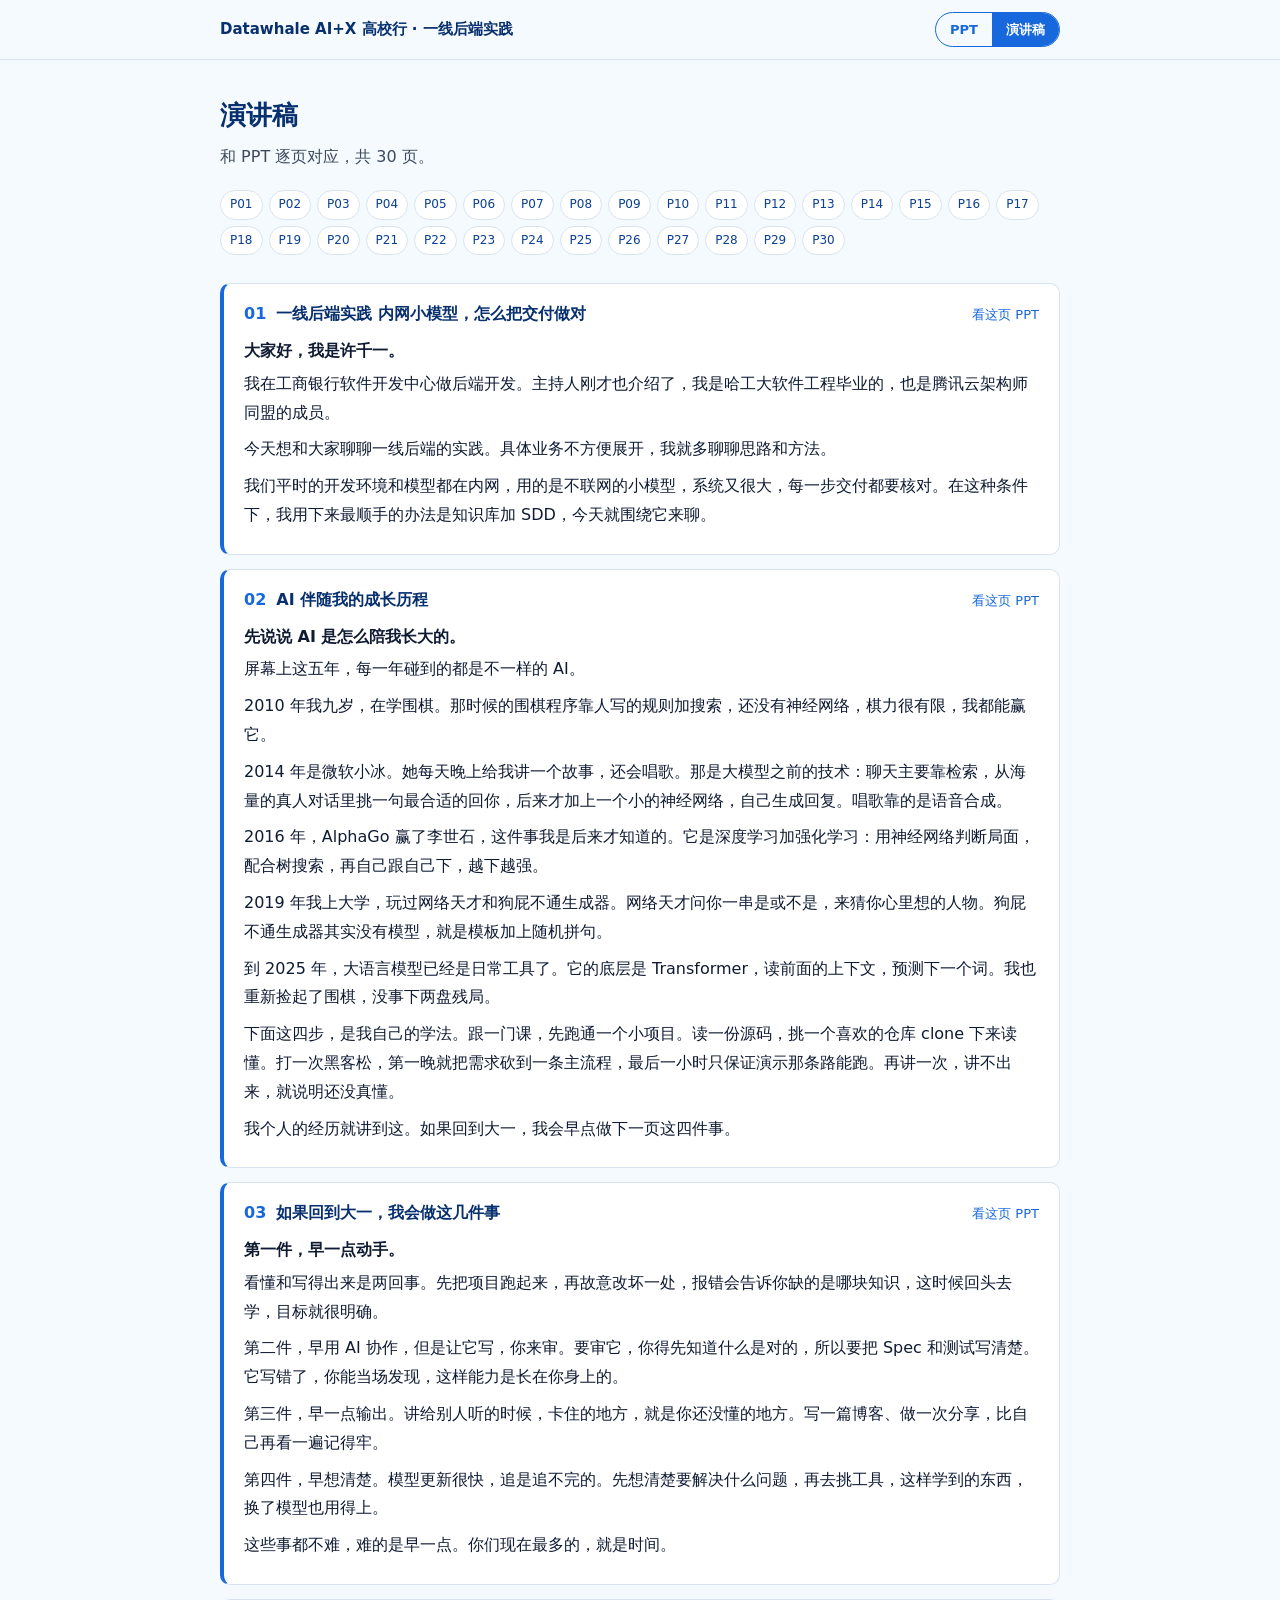
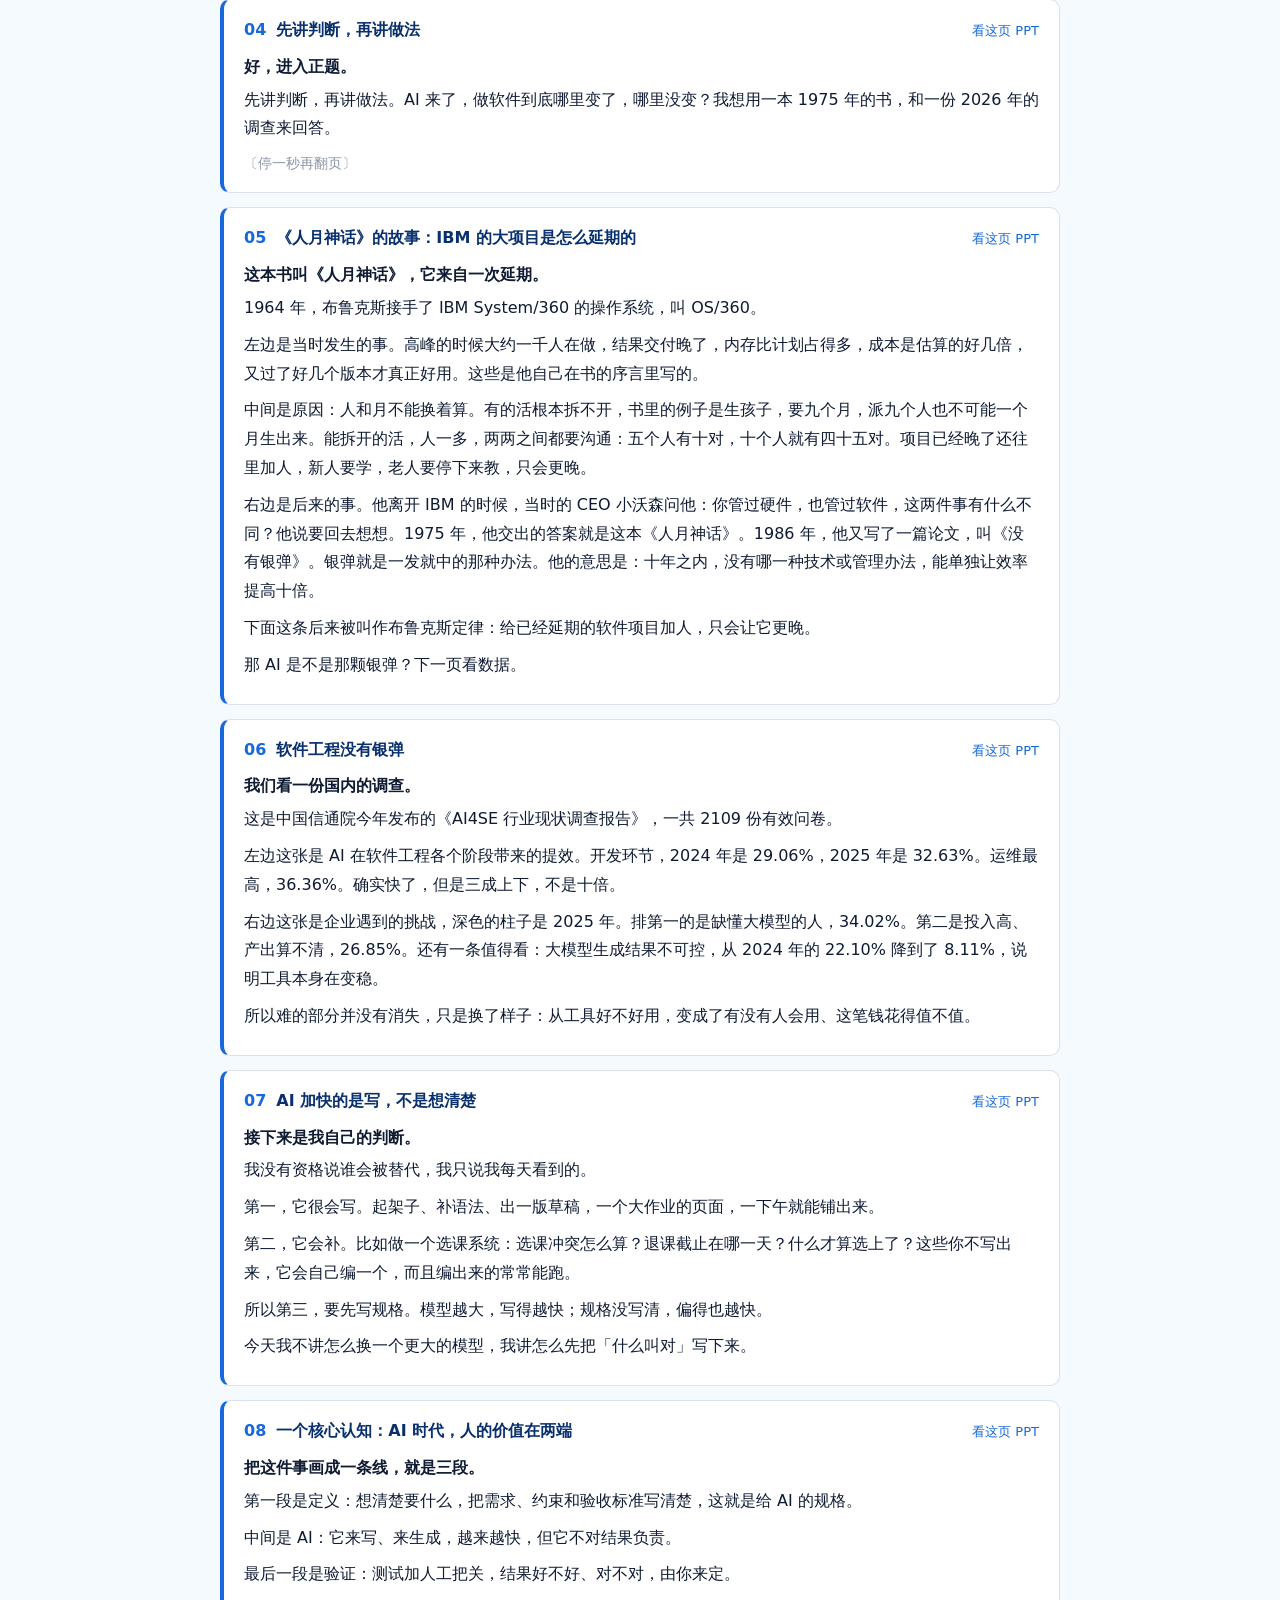
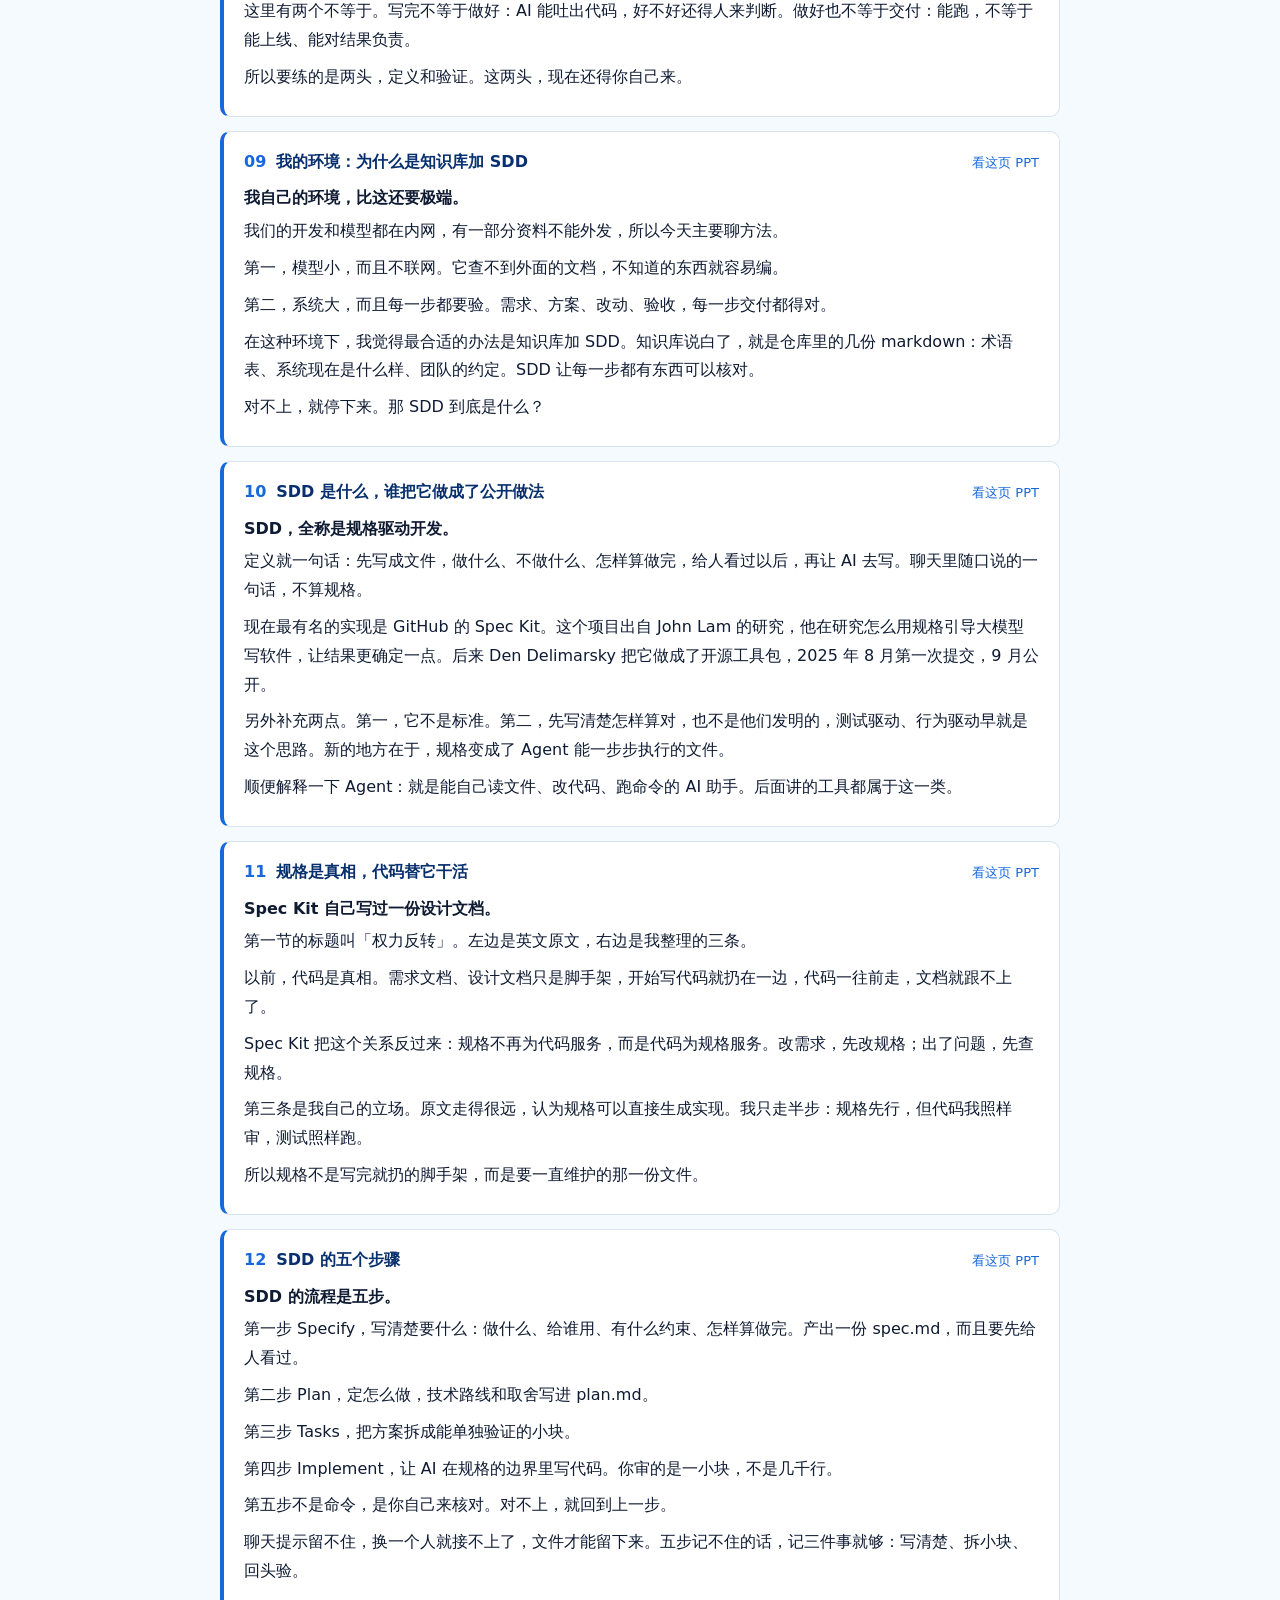
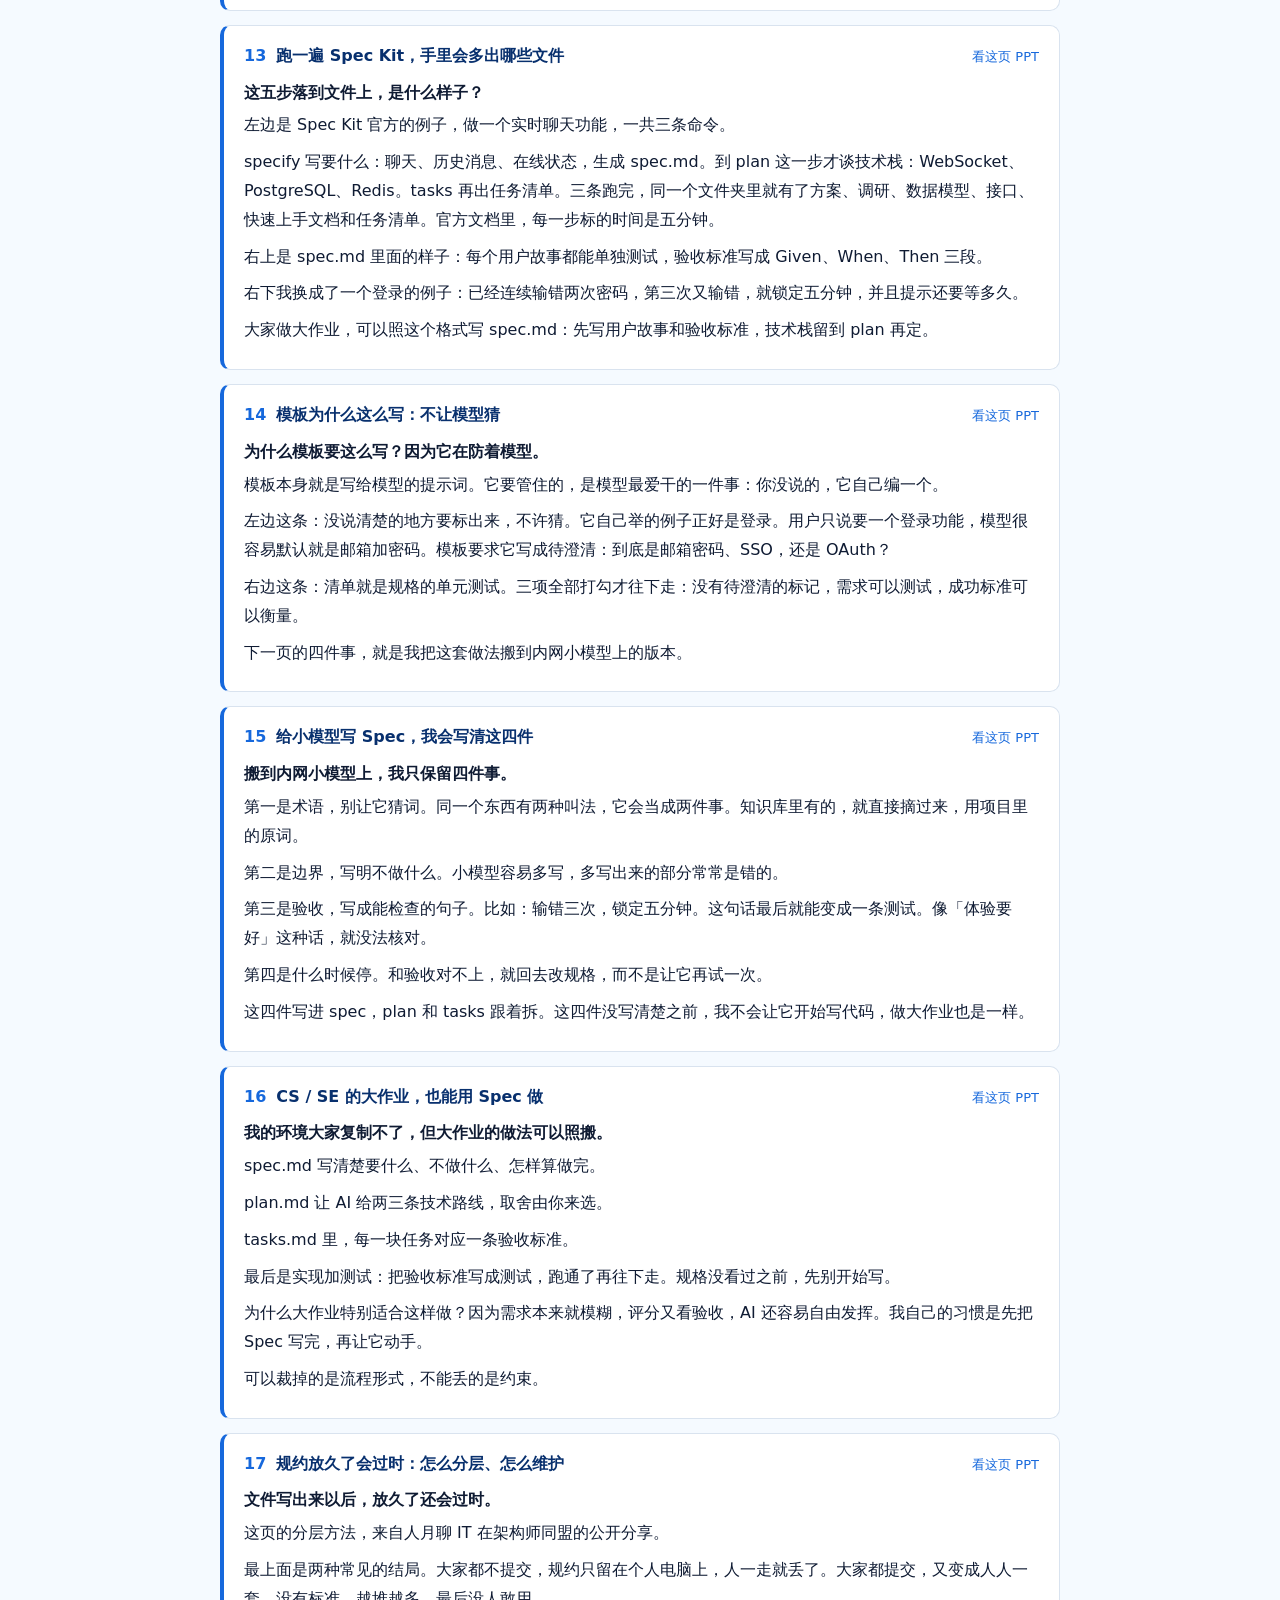
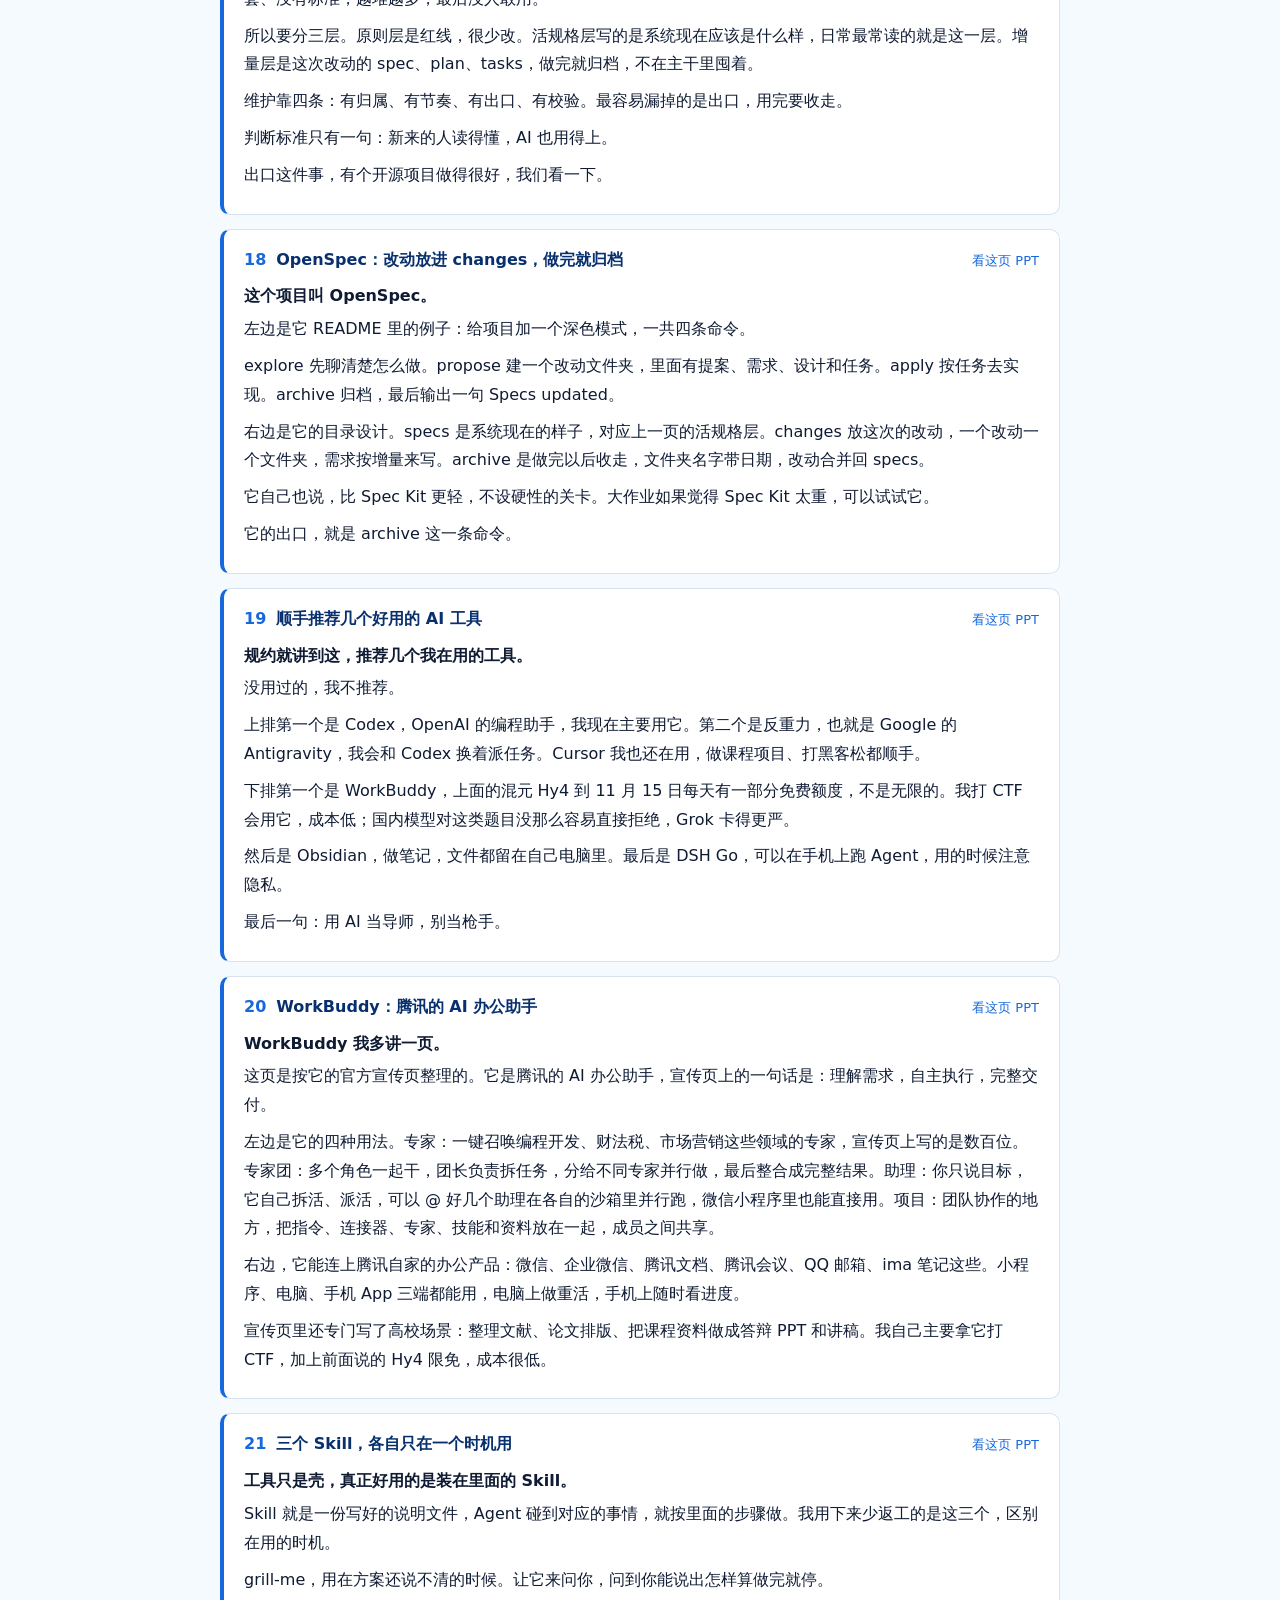
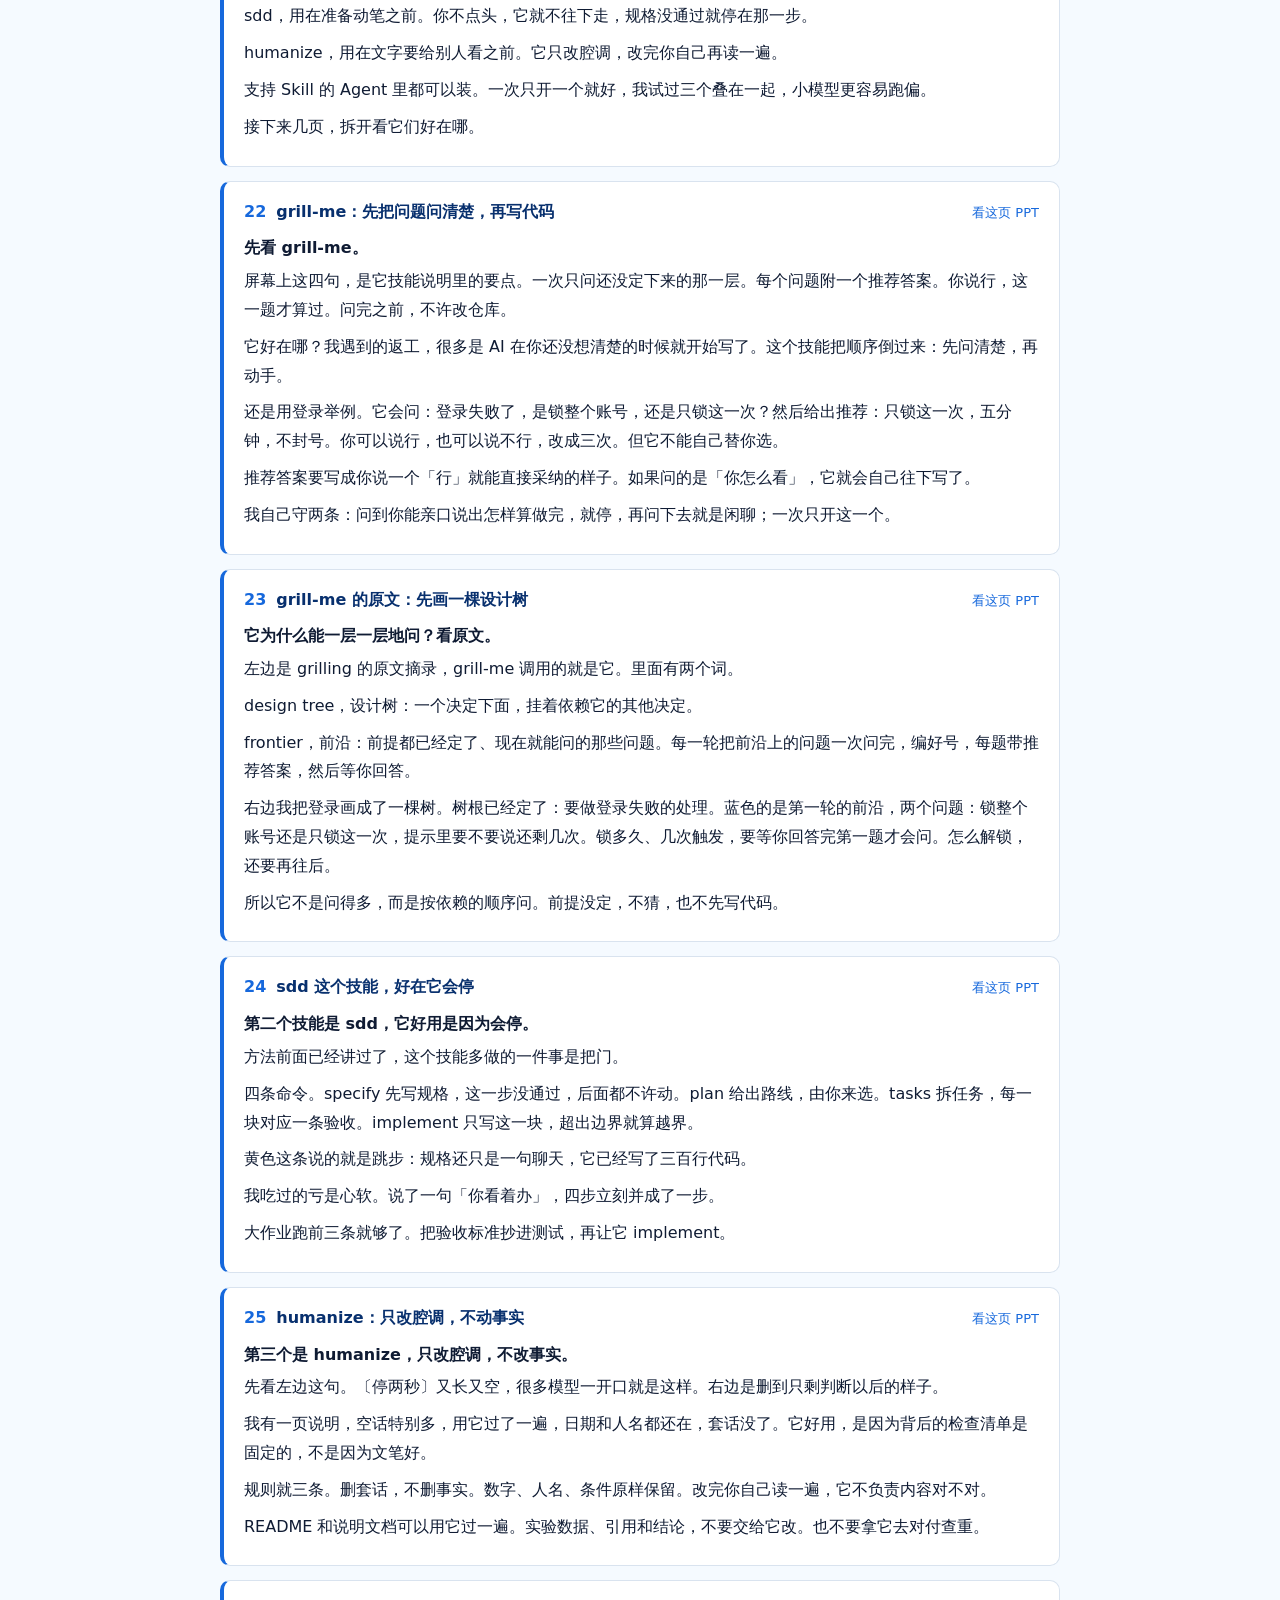
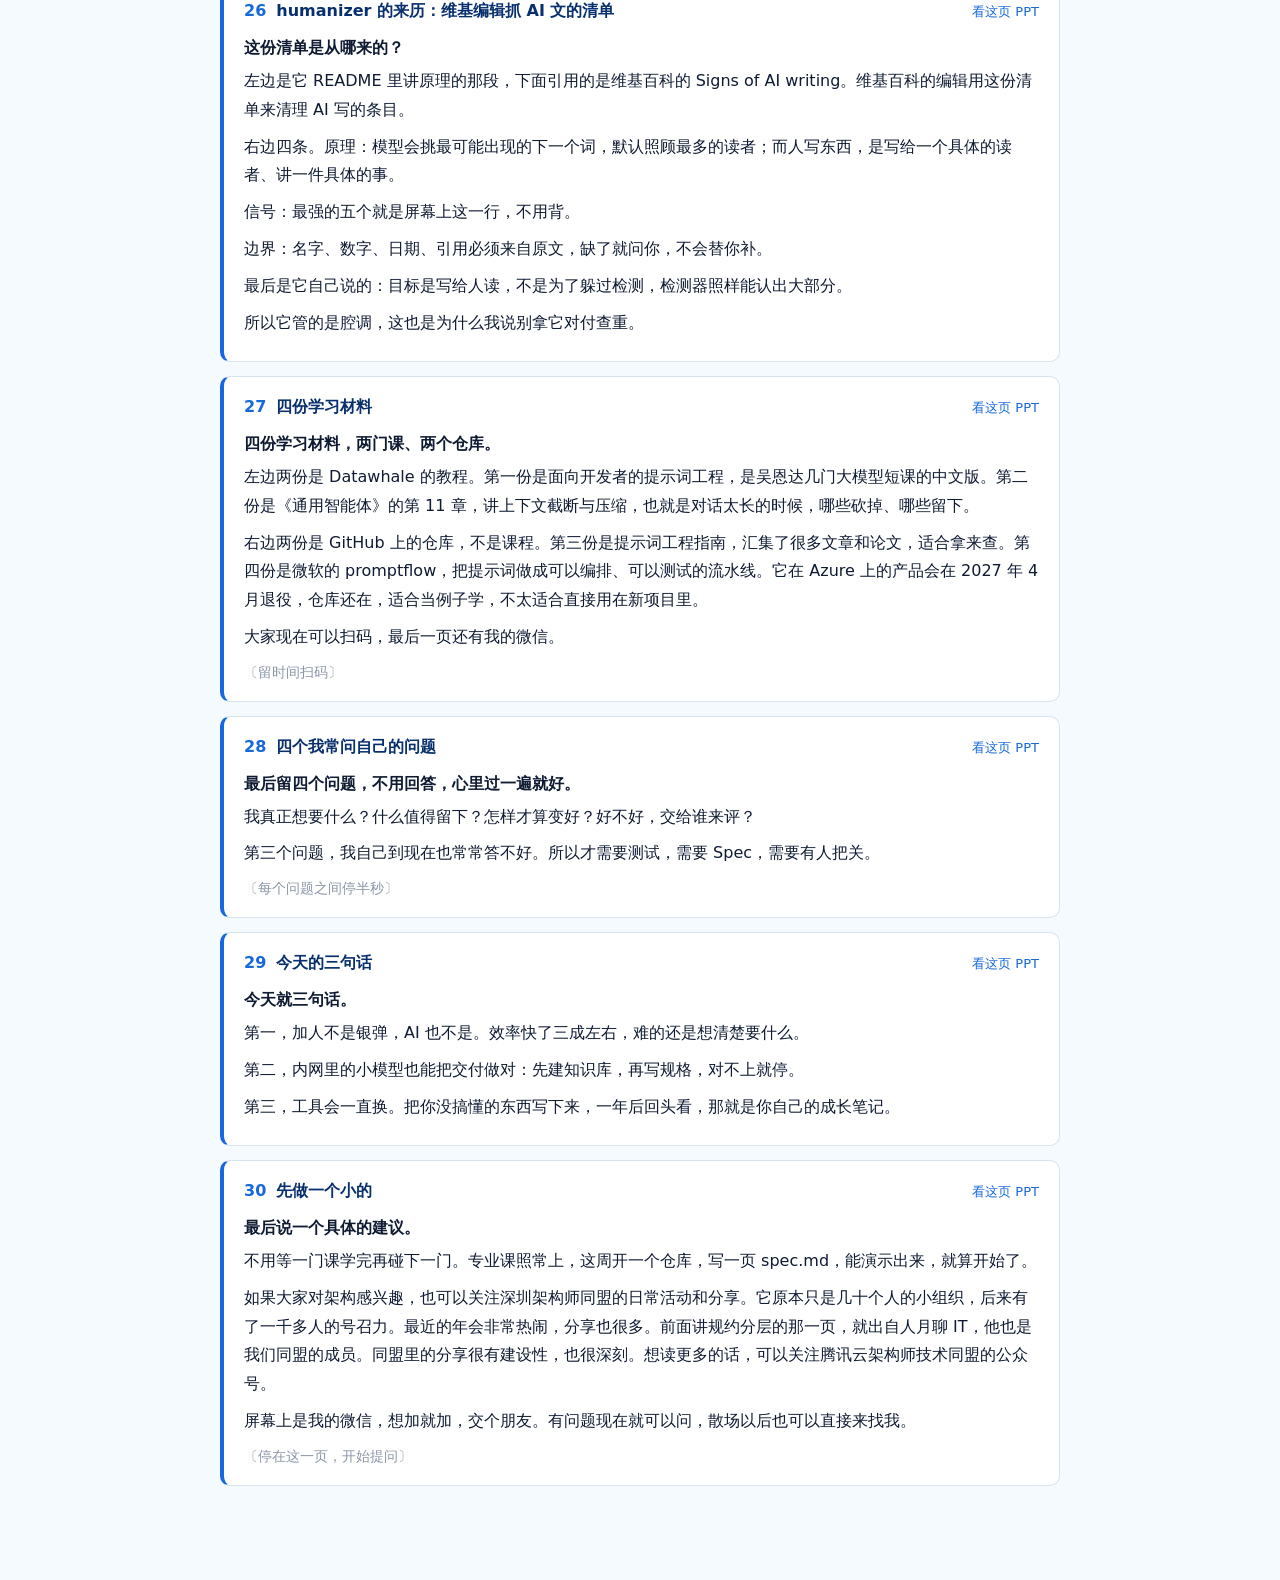
==== commit e0f9de34: "Closing: follow alliance activities; one official account only Co-authored-by: Cursor <cursoragent@c" ====
--- a/script.html
+++ b/script.html
@@ -78,7 +78,7 @@
 <section id="p27" data-n="27"><div class="sh"><span class="no">27</span><span class="tt">四份学习材料</span><a class="go" href="index.html#s27">看这页 PPT</a></div><p class="op">四份学习材料，两门课、两个仓库。</p><p class="bd">左边两份是 Datawhale 的教程。第一份是面向开发者的提示词工程，是吴恩达几门大模型短课的中文版。第二份是《通用智能体》的第 11 章，讲上下文截断与压缩，也就是对话太长的时候，哪些砍掉、哪些留下。</p><p class="bd">右边两份是 GitHub 上的仓库，不是课程。第三份是提示词工程指南，汇集了很多文章和论文，适合拿来查。第四份是微软的 promptflow，把提示词做成可以编排、可以测试的流水线。它在 Azure 上的产品会在 2027 年 4 月退役，仓库还在，适合当例子学，不太适合直接用在新项目里。</p><p class="bd">大家现在可以扫码，最后一页还有我的微信。</p><p class="st">〔留时间扫码〕</p></section>
 <section id="p28" data-n="28"><div class="sh"><span class="no">28</span><span class="tt">四个我常问自己的问题</span><a class="go" href="index.html#s28">看这页 PPT</a></div><p class="op">最后留四个问题，不用回答，心里过一遍就好。</p><p class="bd">我真正想要什么？什么值得留下？怎样才算变好？好不好，交给谁来评？</p><p class="bd">第三个问题，我自己到现在也常常答不好。所以才需要测试，需要 Spec，需要有人把关。</p><p class="st">〔每个问题之间停半秒〕</p></section>
 <section id="p29" data-n="29"><div class="sh"><span class="no">29</span><span class="tt">今天的三句话</span><a class="go" href="index.html#s29">看这页 PPT</a></div><p class="op">今天就三句话。</p><p class="bd">第一，加人不是银弹，AI 也不是。效率快了三成左右，难的还是想清楚要什么。</p><p class="bd">第二，内网里的小模型也能把交付做对：先建知识库，再写规格，对不上就停。</p><p class="bd">第三，工具会一直换。把你没搞懂的东西写下来，一年后回头看，那就是你自己的成长笔记。</p></section>
-<section id="p30" data-n="30"><div class="sh"><span class="no">30</span><span class="tt">先做一个小的</span><a class="go" href="index.html#s30">看这页 PPT</a></div><p class="op">最后说一个具体的建议。</p><p class="bd">不用等一门课学完再碰下一门。专业课照常上，这周开一个仓库，写一页 spec.md，能演示出来，就算开始了。</p><p class="bd">如果大家对架构感兴趣，也可以关注一下深圳的架构师同盟。它原本只是几十个人的小组织，后来有了一千多人的号召力。最近的年会非常热闹，分享也很多。前面讲规约分层的那一页，就出自人月聊 IT，他也是我们同盟的成员。同盟里的分享很有建设性，也很深刻。想读更多的话，可以关注人月聊 IT 和腾讯云架构师技术同盟这两个公众号。</p><p class="bd">屏幕上是我的微信，想加就加，交个朋友。有问题现在就可以问，散场以后也可以直接来找我。</p><p class="st">〔停在这一页，开始提问〕</p></section>
+<section id="p30" data-n="30"><div class="sh"><span class="no">30</span><span class="tt">先做一个小的</span><a class="go" href="index.html#s30">看这页 PPT</a></div><p class="op">最后说一个具体的建议。</p><p class="bd">不用等一门课学完再碰下一门。专业课照常上，这周开一个仓库，写一页 spec.md，能演示出来，就算开始了。</p><p class="bd">如果大家对架构感兴趣，也可以关注深圳架构师同盟的日常活动和分享。它原本只是几十个人的小组织，后来有了一千多人的号召力。最近的年会非常热闹，分享也很多。前面讲规约分层的那一页，就出自人月聊 IT，他也是我们同盟的成员。同盟里的分享很有建设性，也很深刻。想读更多的话，可以关注腾讯云架构师技术同盟的公众号。</p><p class="bd">屏幕上是我的微信，想加就加，交个朋友。有问题现在就可以问，散场以后也可以直接来找我。</p><p class="st">〔停在这一页，开始提问〕</p></section>
 </main>
 <script>
 (function () {
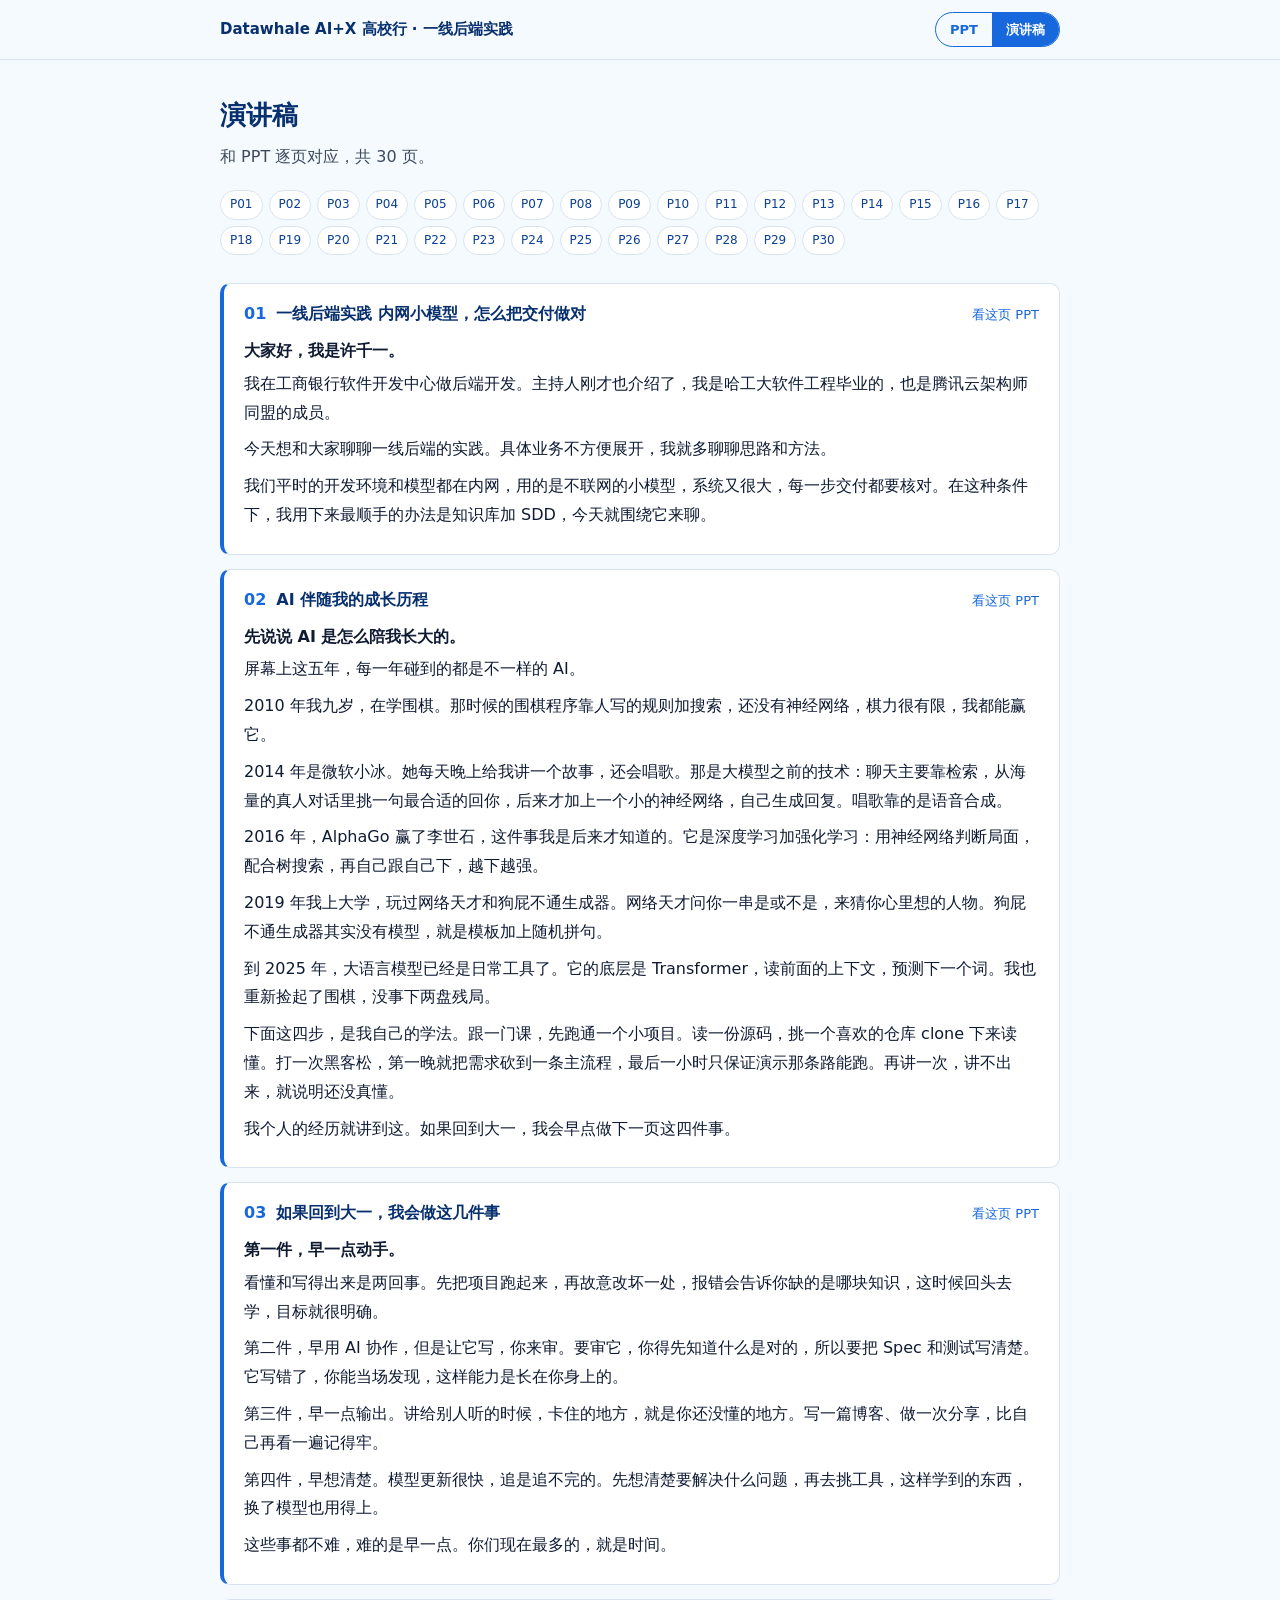
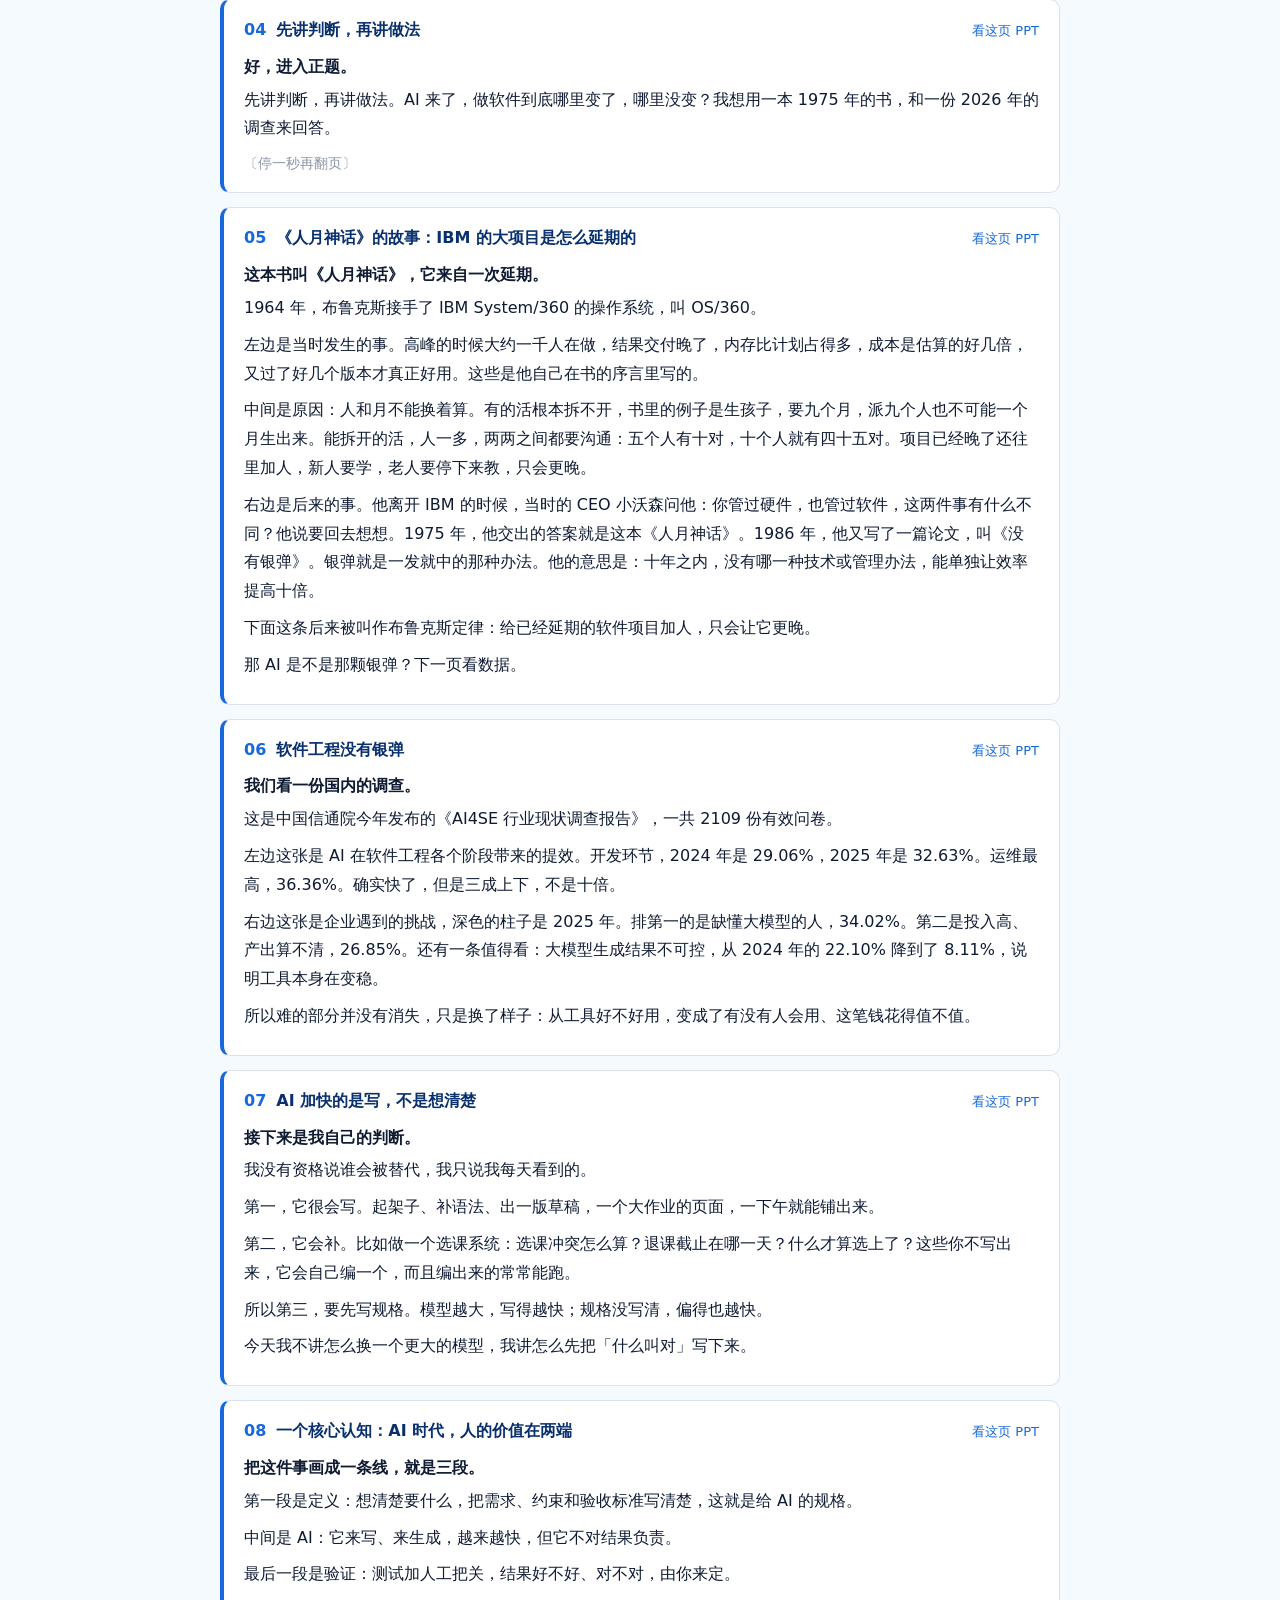
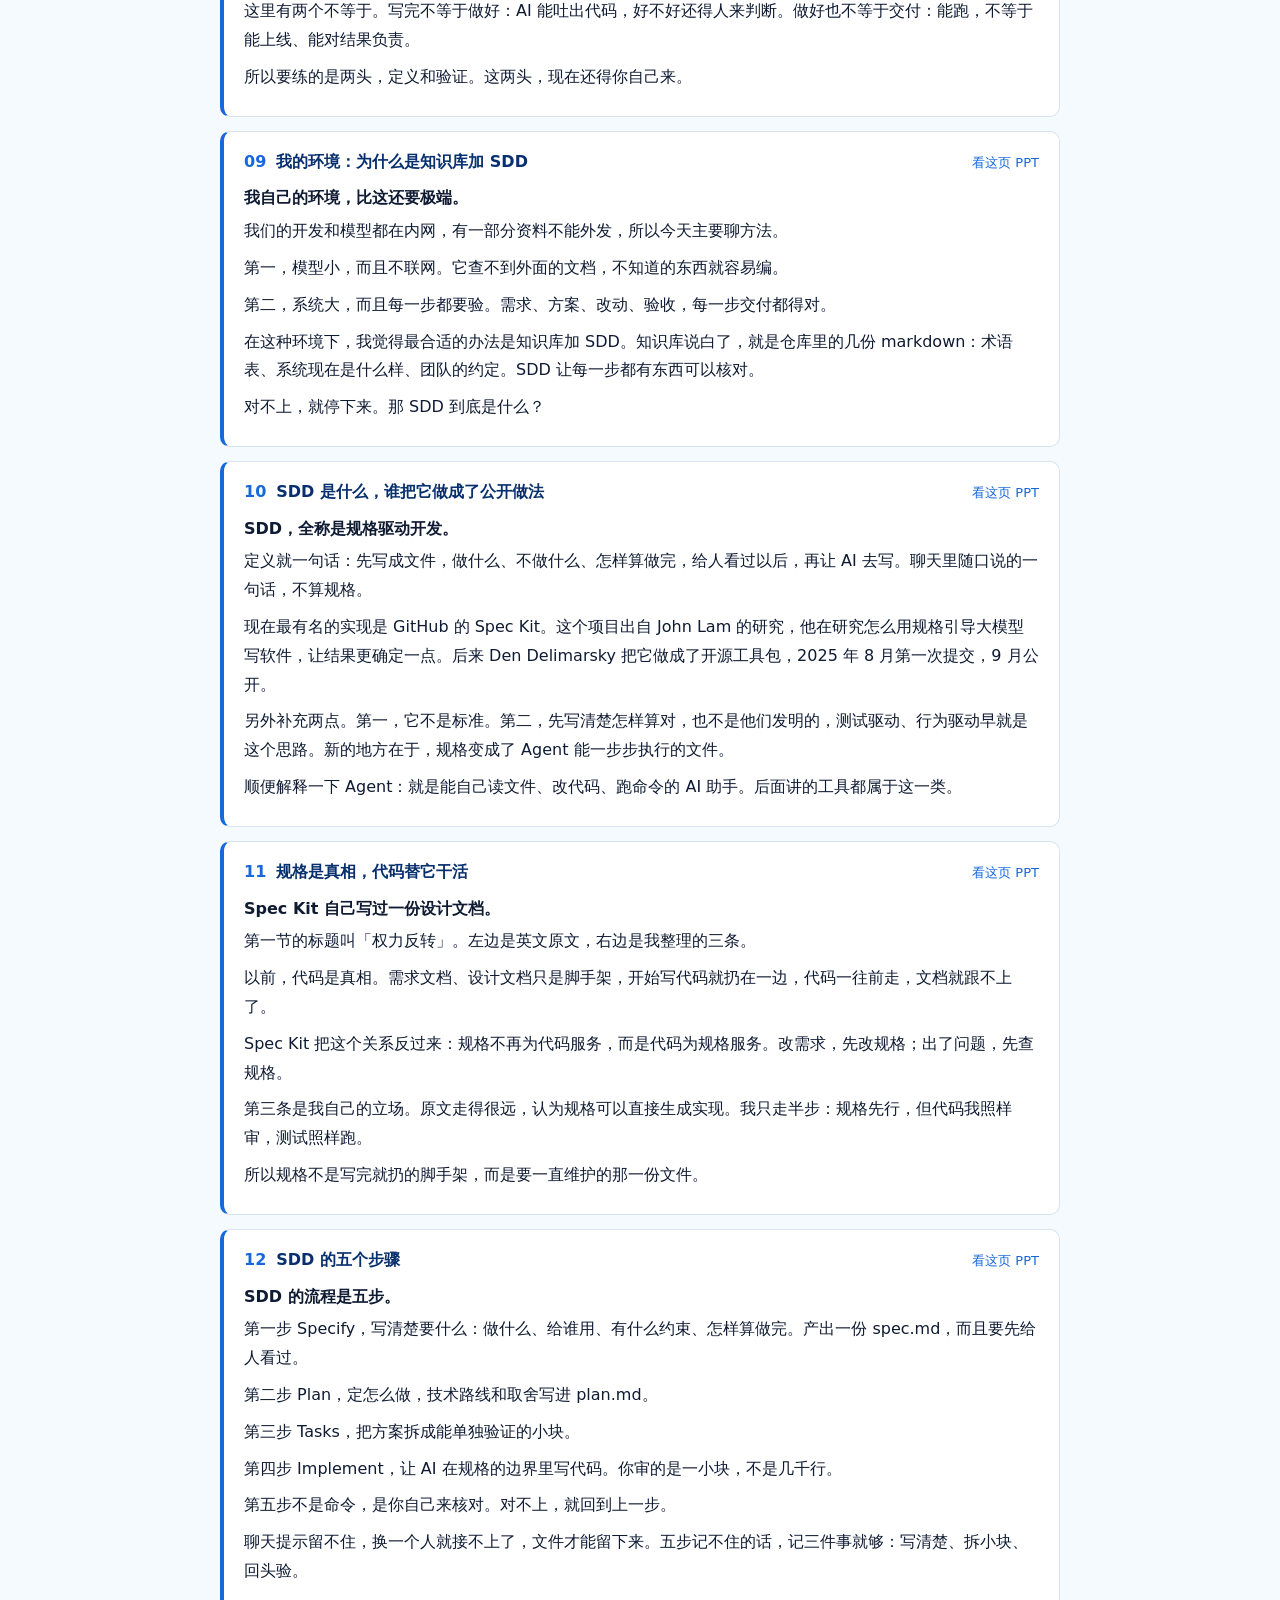
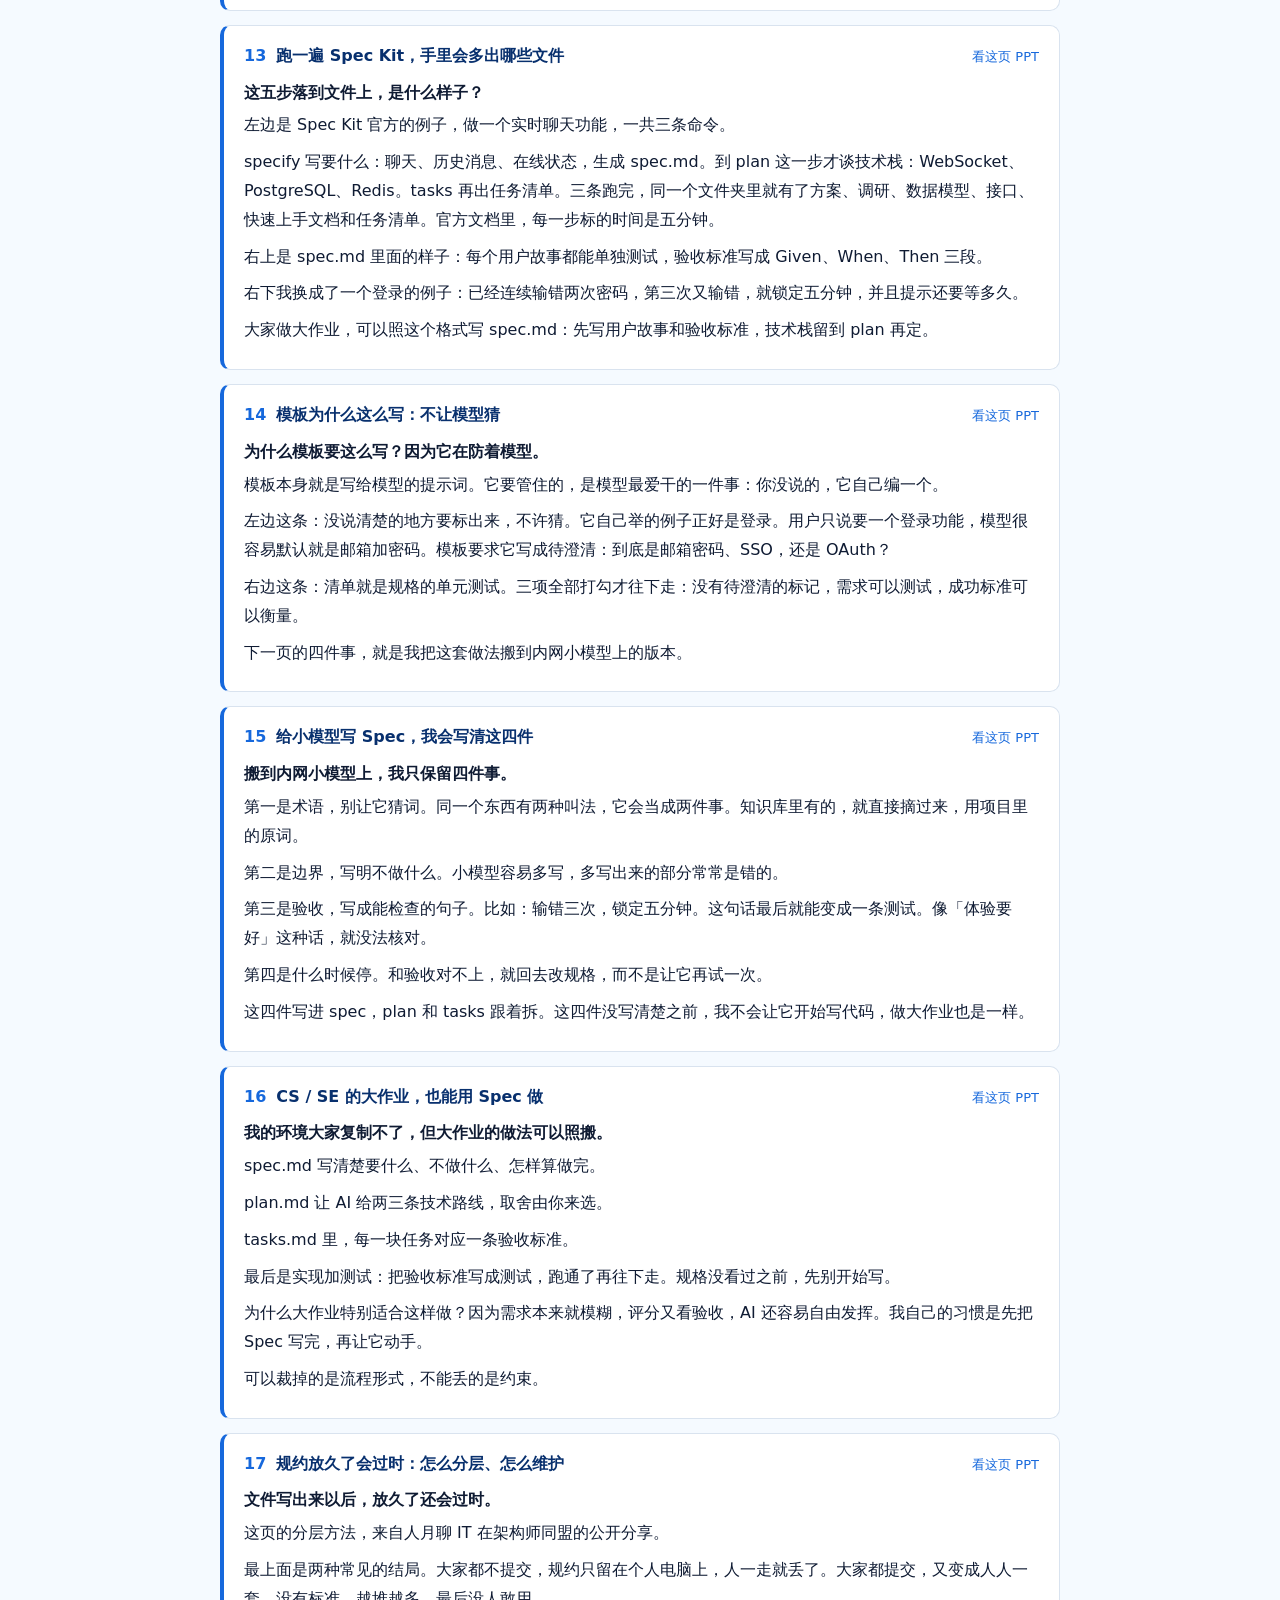
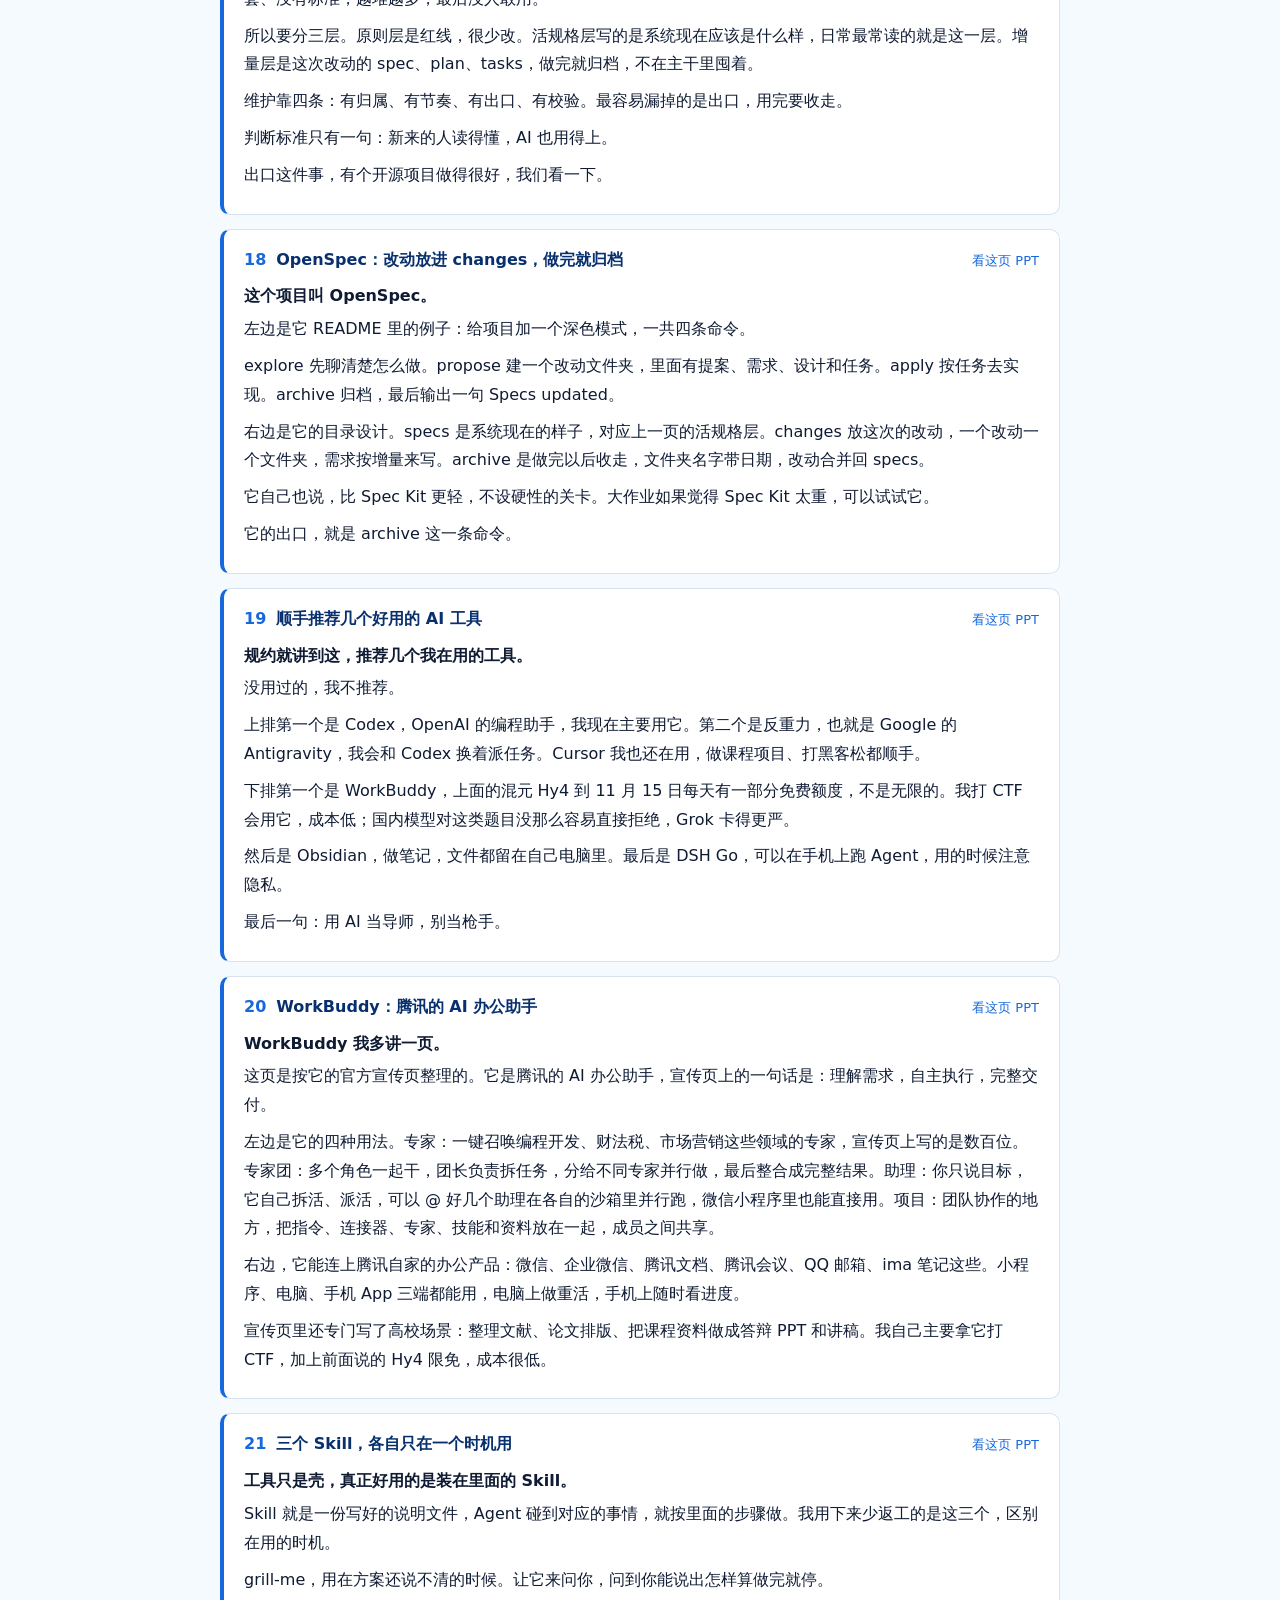
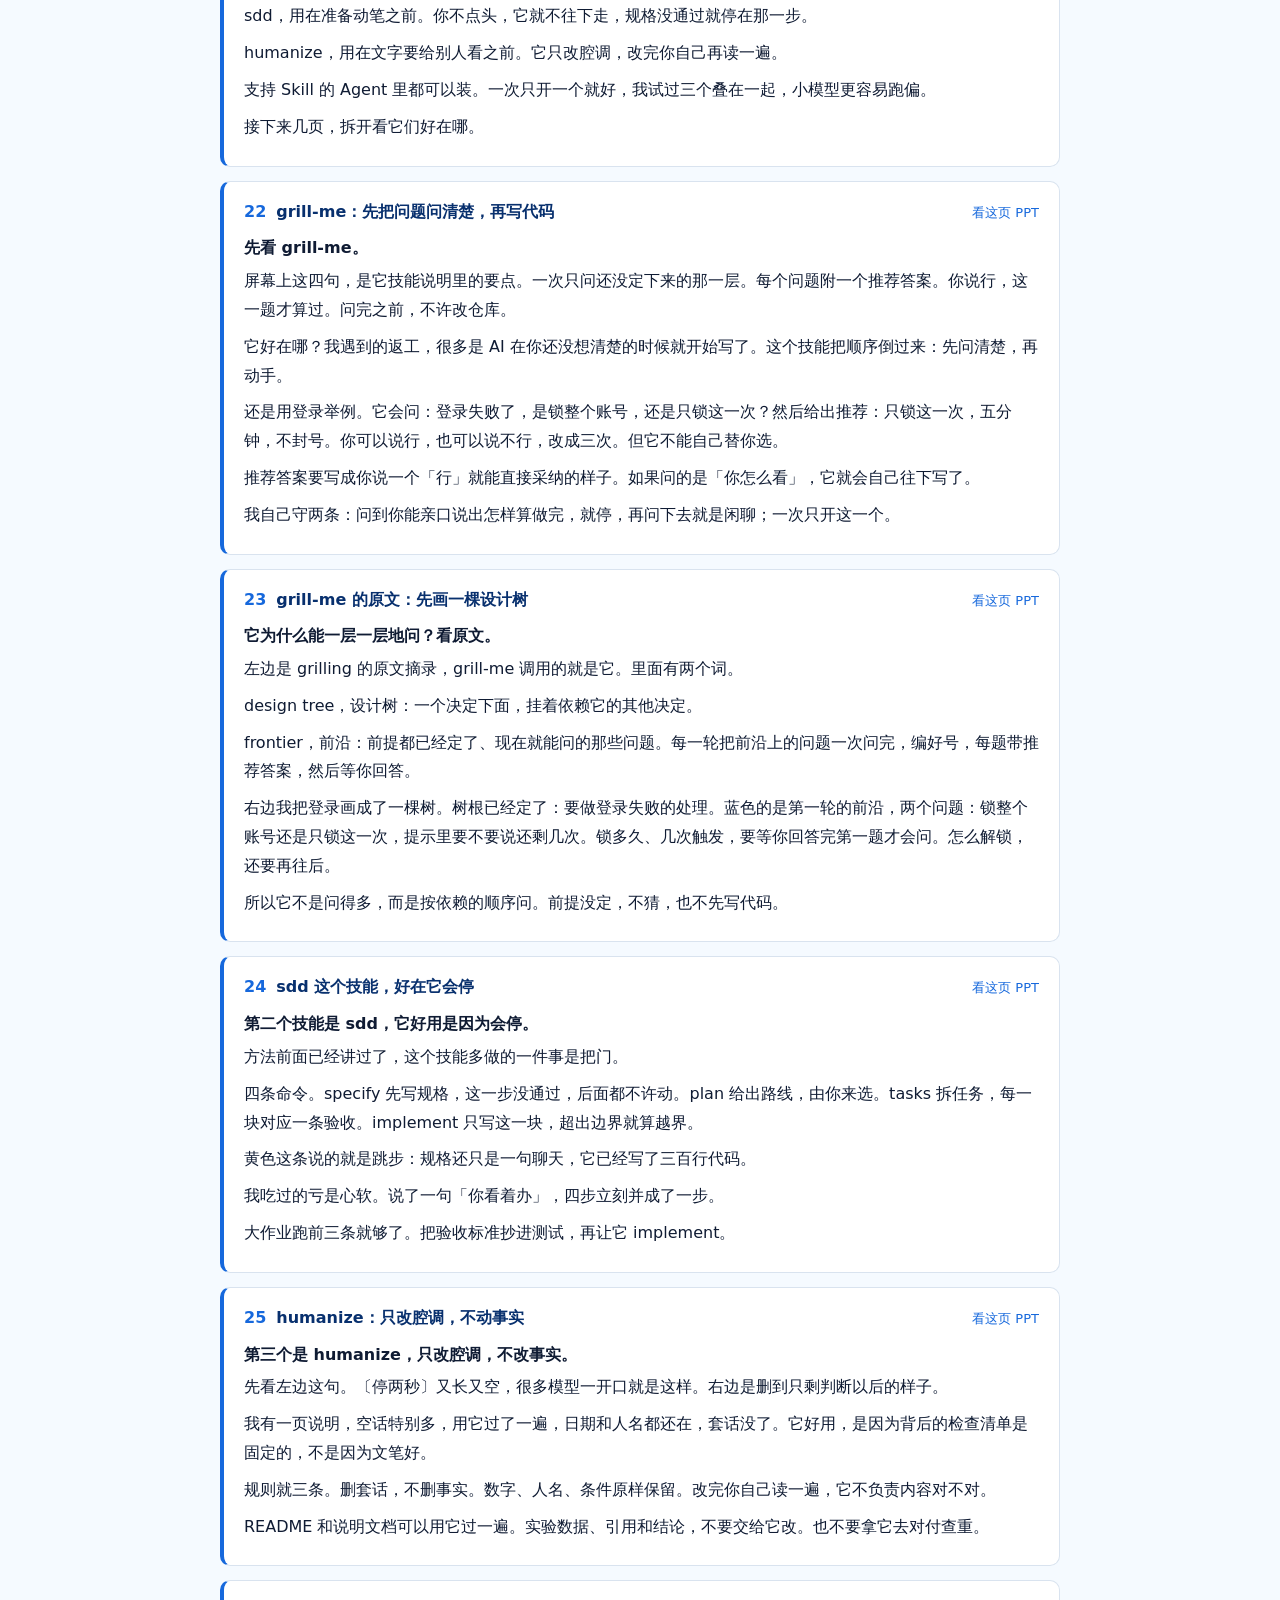
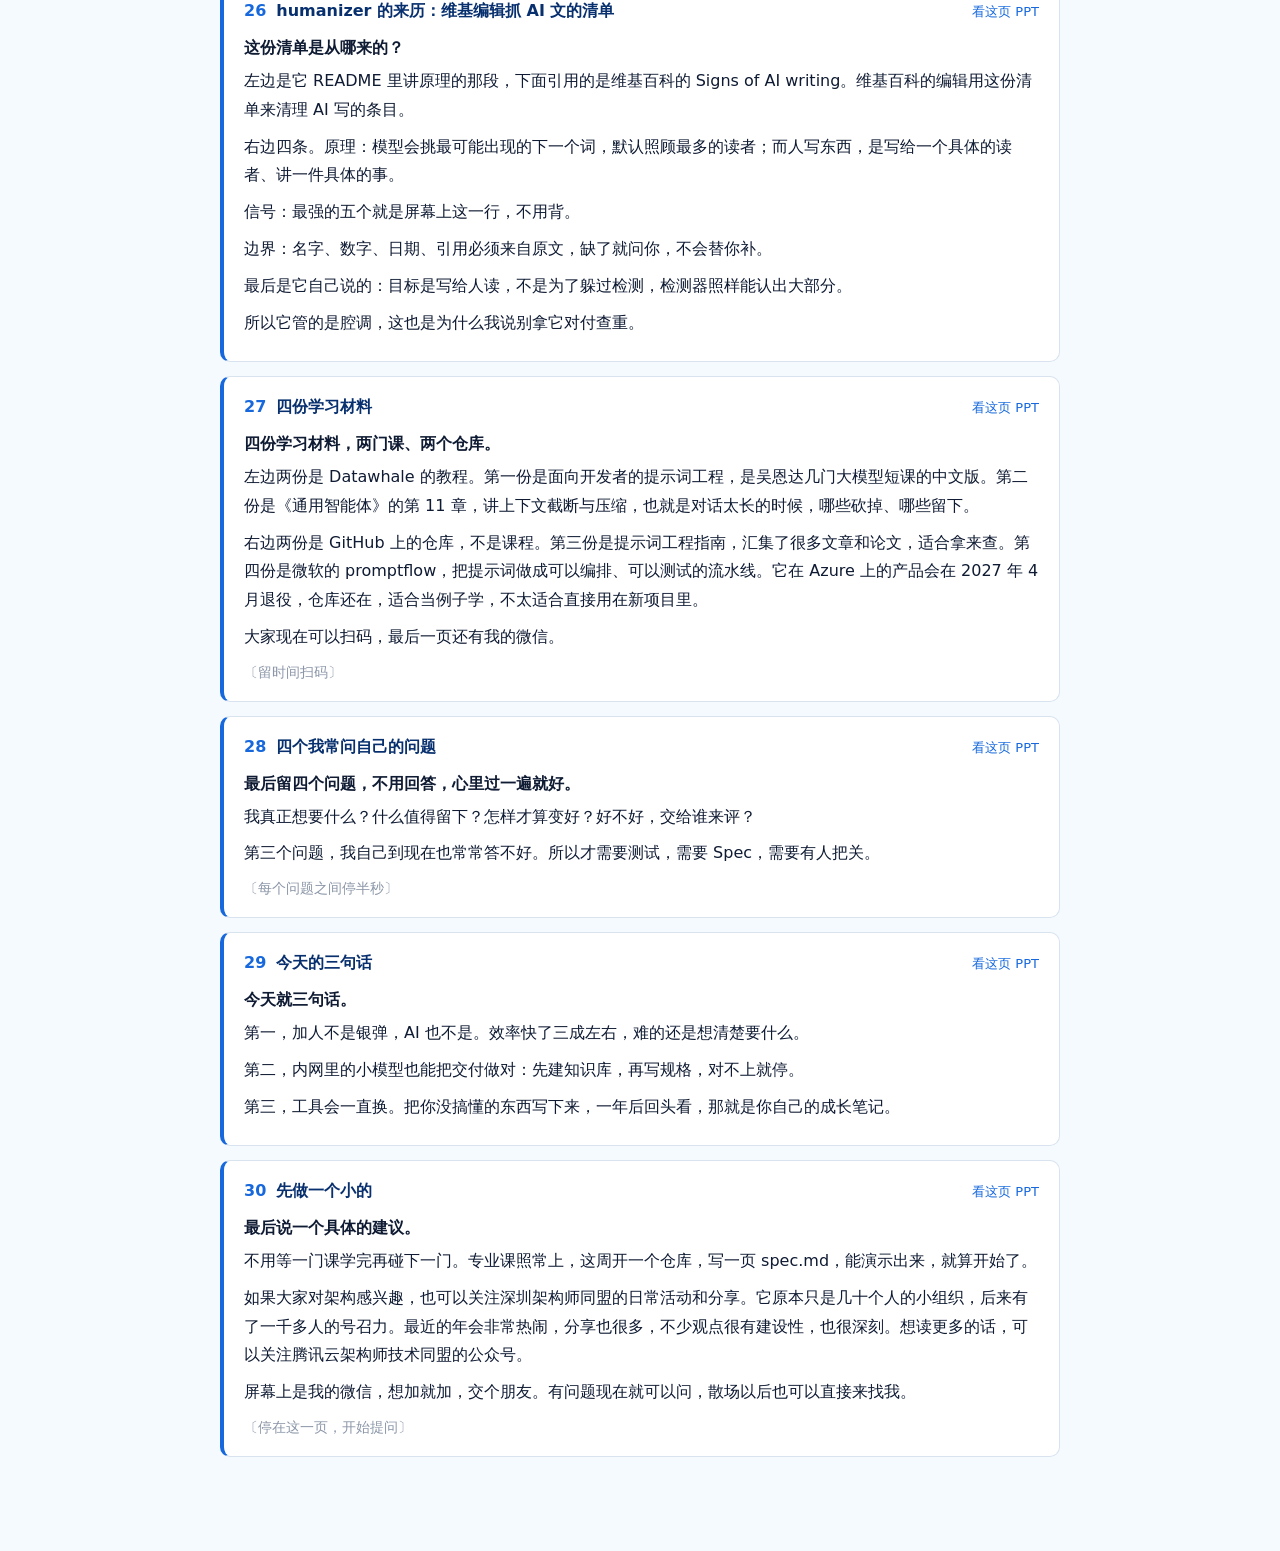
==== commit 73d3f09a: "Final: P30 without 人月聊IT; notes match script Co-authored-by: Cursor <cursoragent@cursor.com>" ====
--- a/script.html
+++ b/script.html
@@ -78,7 +78,7 @@
 <section id="p27" data-n="27"><div class="sh"><span class="no">27</span><span class="tt">四份学习材料</span><a class="go" href="index.html#s27">看这页 PPT</a></div><p class="op">四份学习材料，两门课、两个仓库。</p><p class="bd">左边两份是 Datawhale 的教程。第一份是面向开发者的提示词工程，是吴恩达几门大模型短课的中文版。第二份是《通用智能体》的第 11 章，讲上下文截断与压缩，也就是对话太长的时候，哪些砍掉、哪些留下。</p><p class="bd">右边两份是 GitHub 上的仓库，不是课程。第三份是提示词工程指南，汇集了很多文章和论文，适合拿来查。第四份是微软的 promptflow，把提示词做成可以编排、可以测试的流水线。它在 Azure 上的产品会在 2027 年 4 月退役，仓库还在，适合当例子学，不太适合直接用在新项目里。</p><p class="bd">大家现在可以扫码，最后一页还有我的微信。</p><p class="st">〔留时间扫码〕</p></section>
 <section id="p28" data-n="28"><div class="sh"><span class="no">28</span><span class="tt">四个我常问自己的问题</span><a class="go" href="index.html#s28">看这页 PPT</a></div><p class="op">最后留四个问题，不用回答，心里过一遍就好。</p><p class="bd">我真正想要什么？什么值得留下？怎样才算变好？好不好，交给谁来评？</p><p class="bd">第三个问题，我自己到现在也常常答不好。所以才需要测试，需要 Spec，需要有人把关。</p><p class="st">〔每个问题之间停半秒〕</p></section>
 <section id="p29" data-n="29"><div class="sh"><span class="no">29</span><span class="tt">今天的三句话</span><a class="go" href="index.html#s29">看这页 PPT</a></div><p class="op">今天就三句话。</p><p class="bd">第一，加人不是银弹，AI 也不是。效率快了三成左右，难的还是想清楚要什么。</p><p class="bd">第二，内网里的小模型也能把交付做对：先建知识库，再写规格，对不上就停。</p><p class="bd">第三，工具会一直换。把你没搞懂的东西写下来，一年后回头看，那就是你自己的成长笔记。</p></section>
-<section id="p30" data-n="30"><div class="sh"><span class="no">30</span><span class="tt">先做一个小的</span><a class="go" href="index.html#s30">看这页 PPT</a></div><p class="op">最后说一个具体的建议。</p><p class="bd">不用等一门课学完再碰下一门。专业课照常上，这周开一个仓库，写一页 spec.md，能演示出来，就算开始了。</p><p class="bd">如果大家对架构感兴趣，也可以关注深圳架构师同盟的日常活动和分享。它原本只是几十个人的小组织，后来有了一千多人的号召力。最近的年会非常热闹，分享也很多。前面讲规约分层的那一页，就出自人月聊 IT，他也是我们同盟的成员。同盟里的分享很有建设性，也很深刻。想读更多的话，可以关注腾讯云架构师技术同盟的公众号。</p><p class="bd">屏幕上是我的微信，想加就加，交个朋友。有问题现在就可以问，散场以后也可以直接来找我。</p><p class="st">〔停在这一页，开始提问〕</p></section>
+<section id="p30" data-n="30"><div class="sh"><span class="no">30</span><span class="tt">先做一个小的</span><a class="go" href="index.html#s30">看这页 PPT</a></div><p class="op">最后说一个具体的建议。</p><p class="bd">不用等一门课学完再碰下一门。专业课照常上，这周开一个仓库，写一页 spec.md，能演示出来，就算开始了。</p><p class="bd">如果大家对架构感兴趣，也可以关注深圳架构师同盟的日常活动和分享。它原本只是几十个人的小组织，后来有了一千多人的号召力。最近的年会非常热闹，分享也很多，不少观点很有建设性，也很深刻。想读更多的话，可以关注腾讯云架构师技术同盟的公众号。</p><p class="bd">屏幕上是我的微信，想加就加，交个朋友。有问题现在就可以问，散场以后也可以直接来找我。</p><p class="st">〔停在这一页，开始提问〕</p></section>
 </main>
 <script>
 (function () {
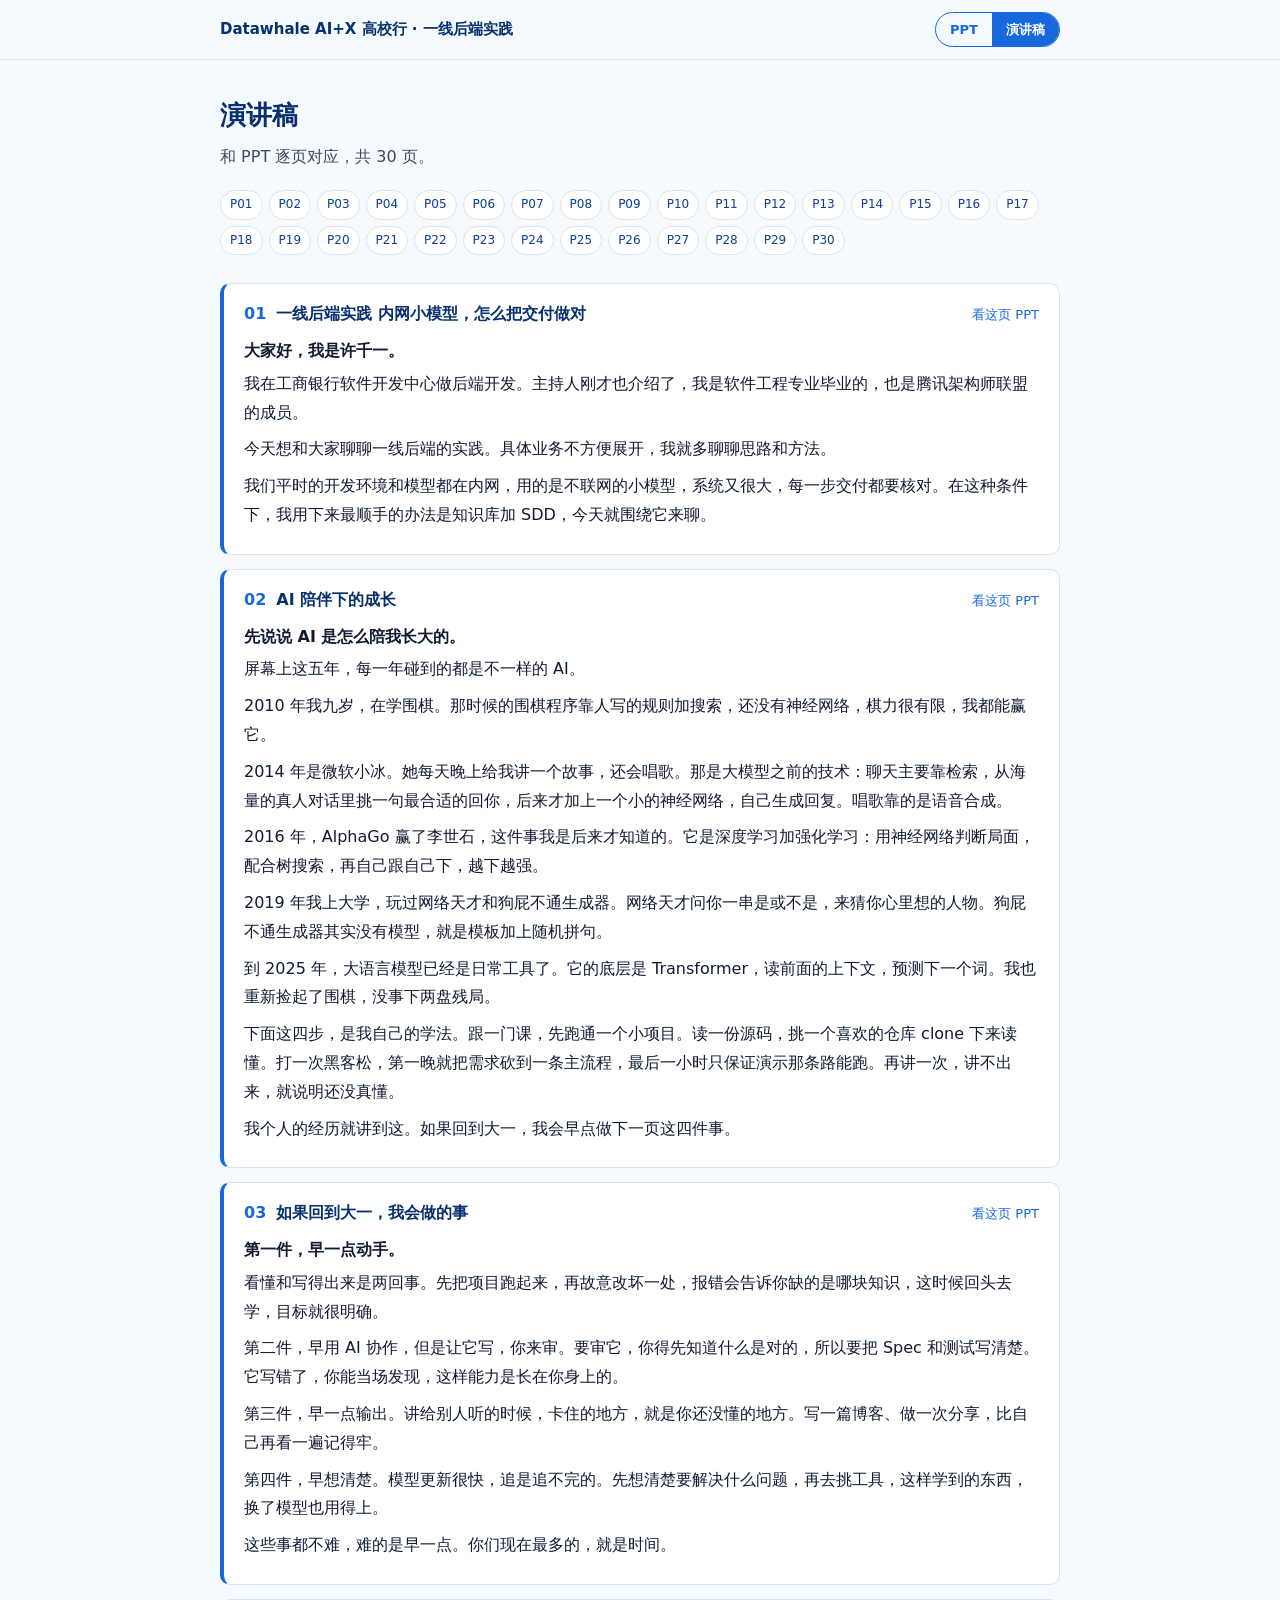
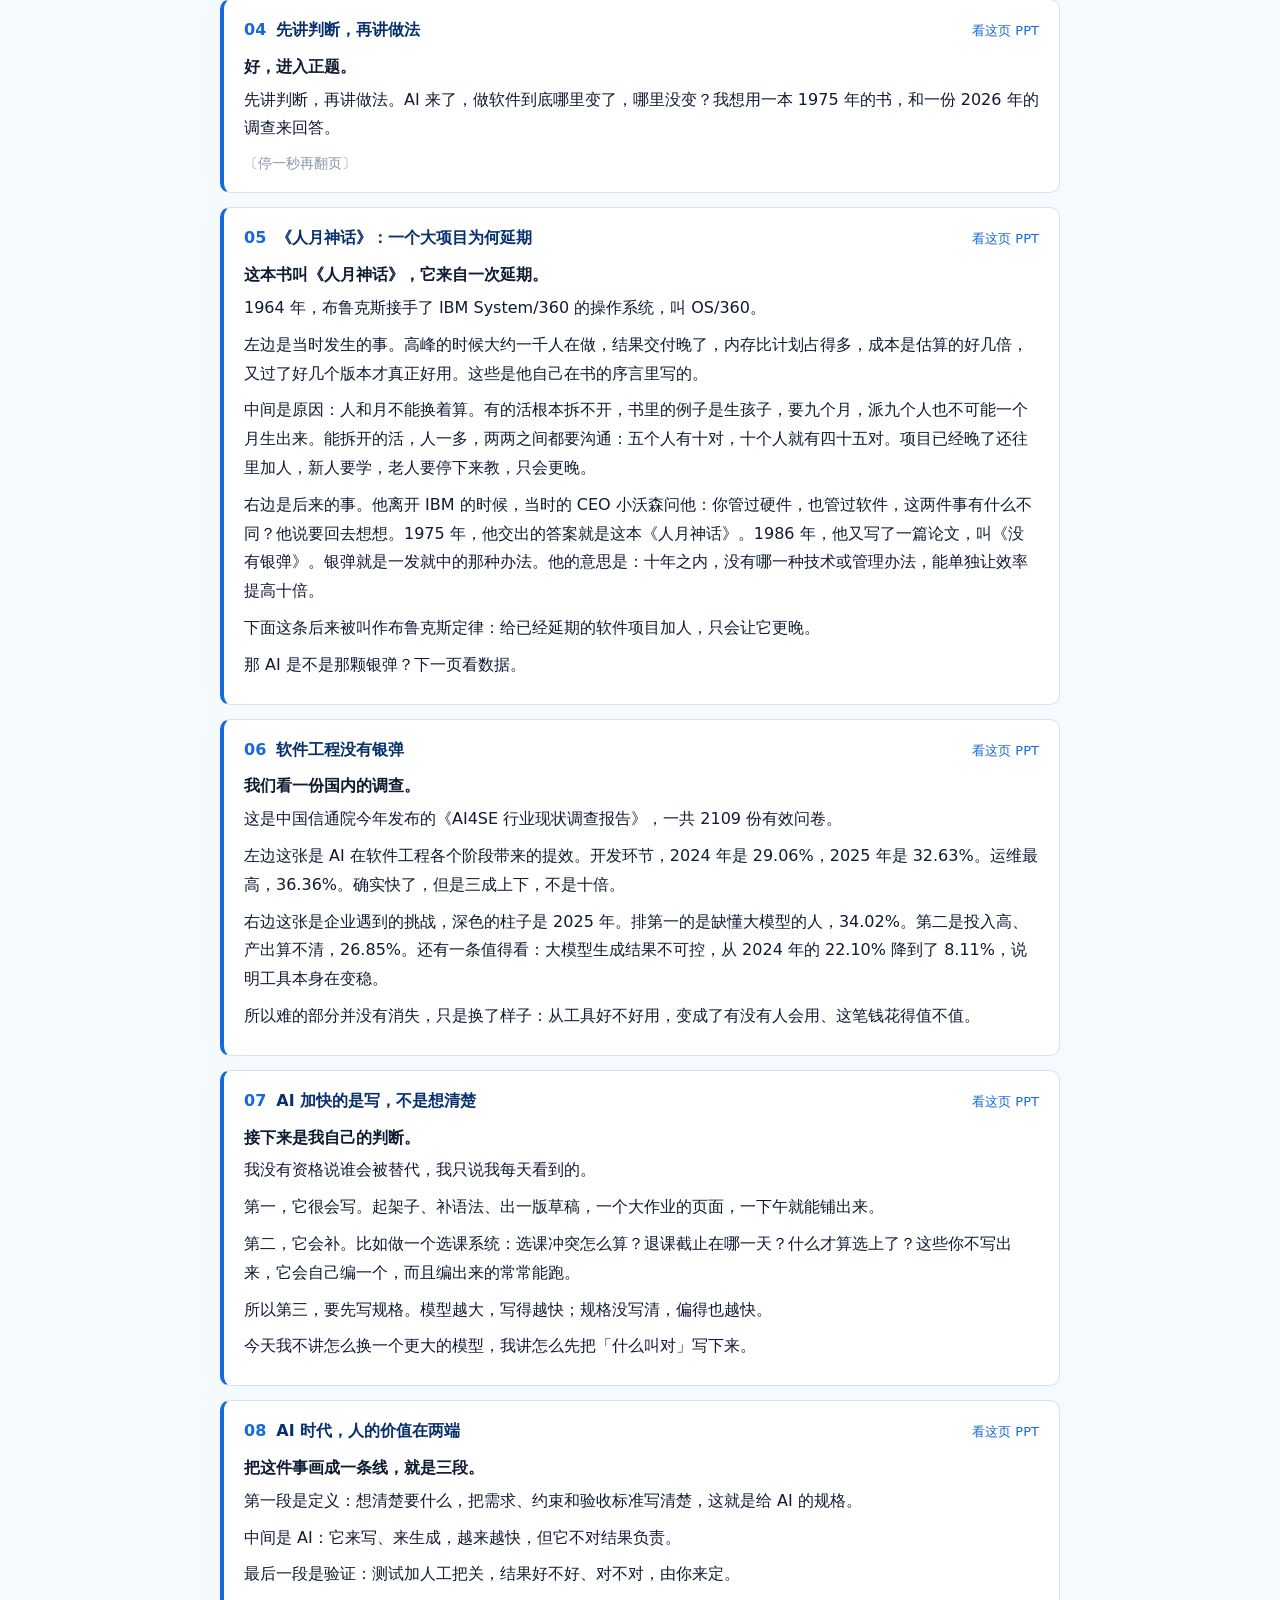
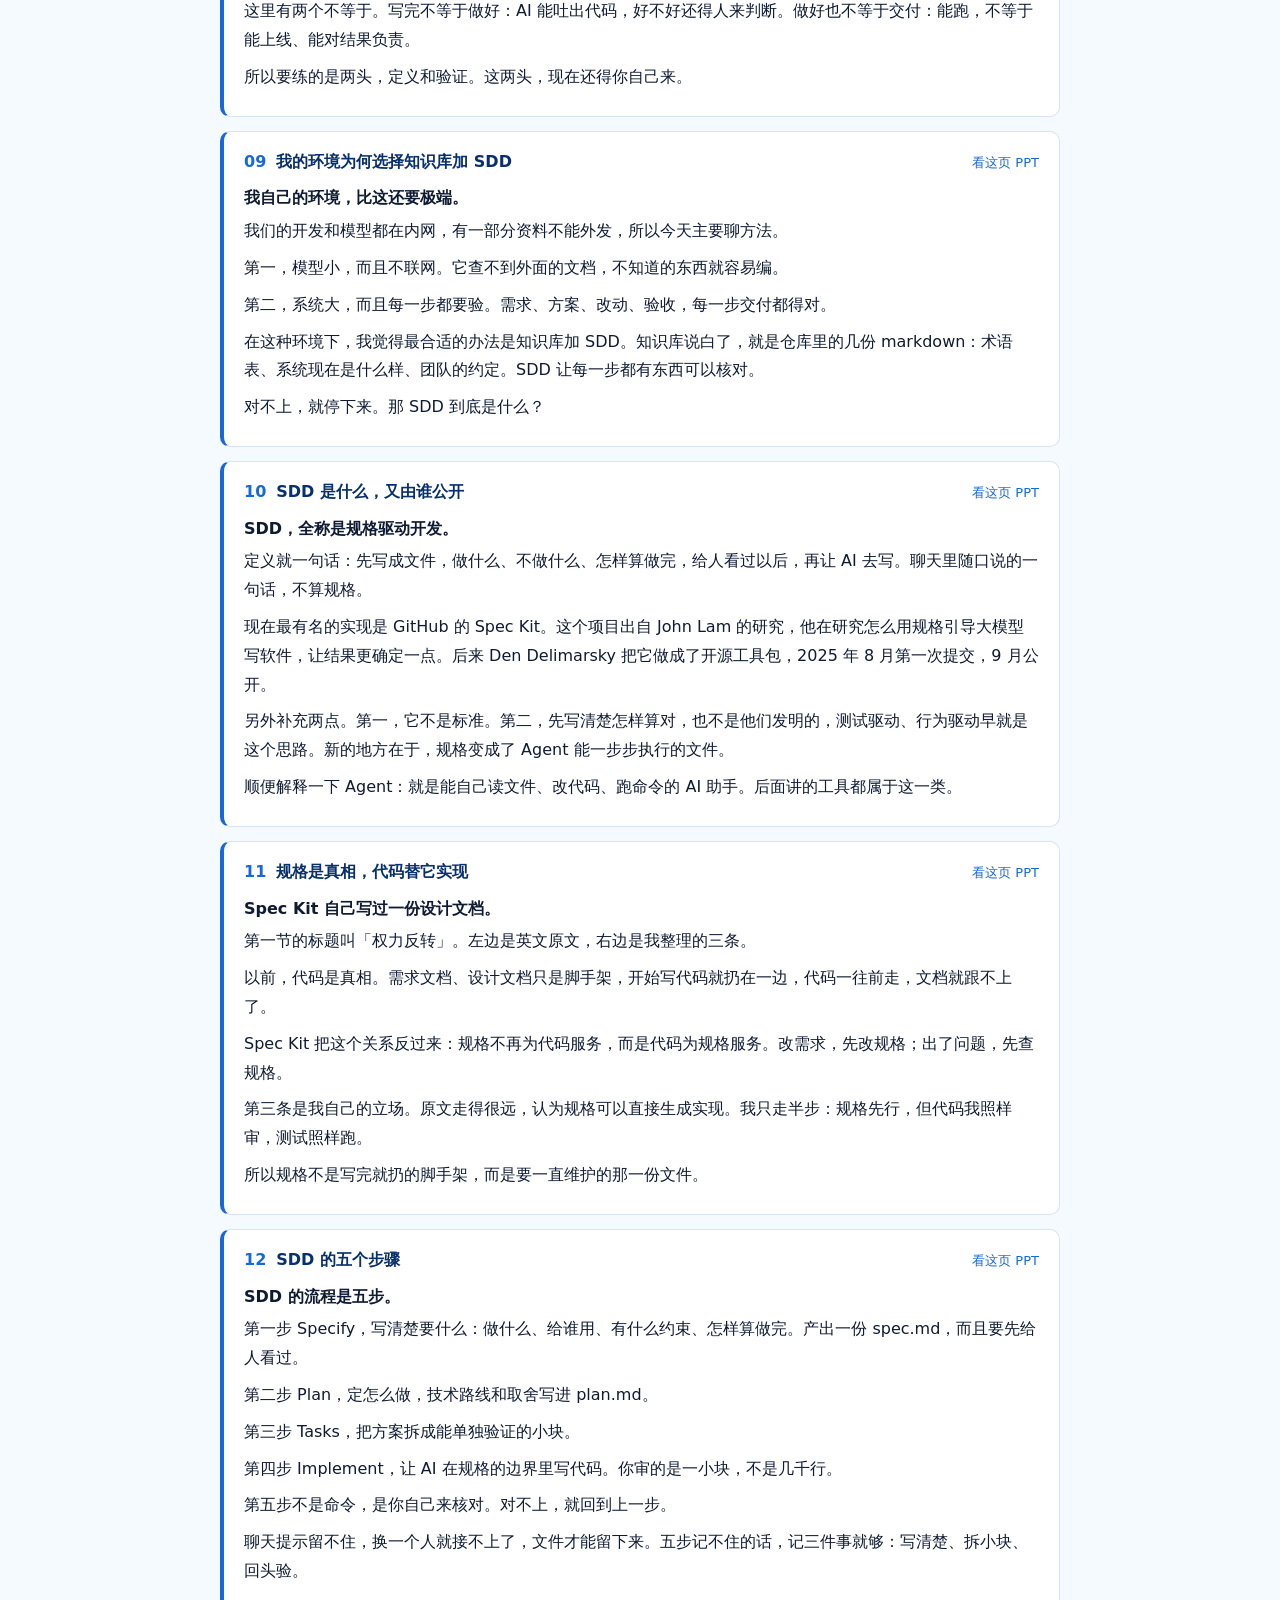
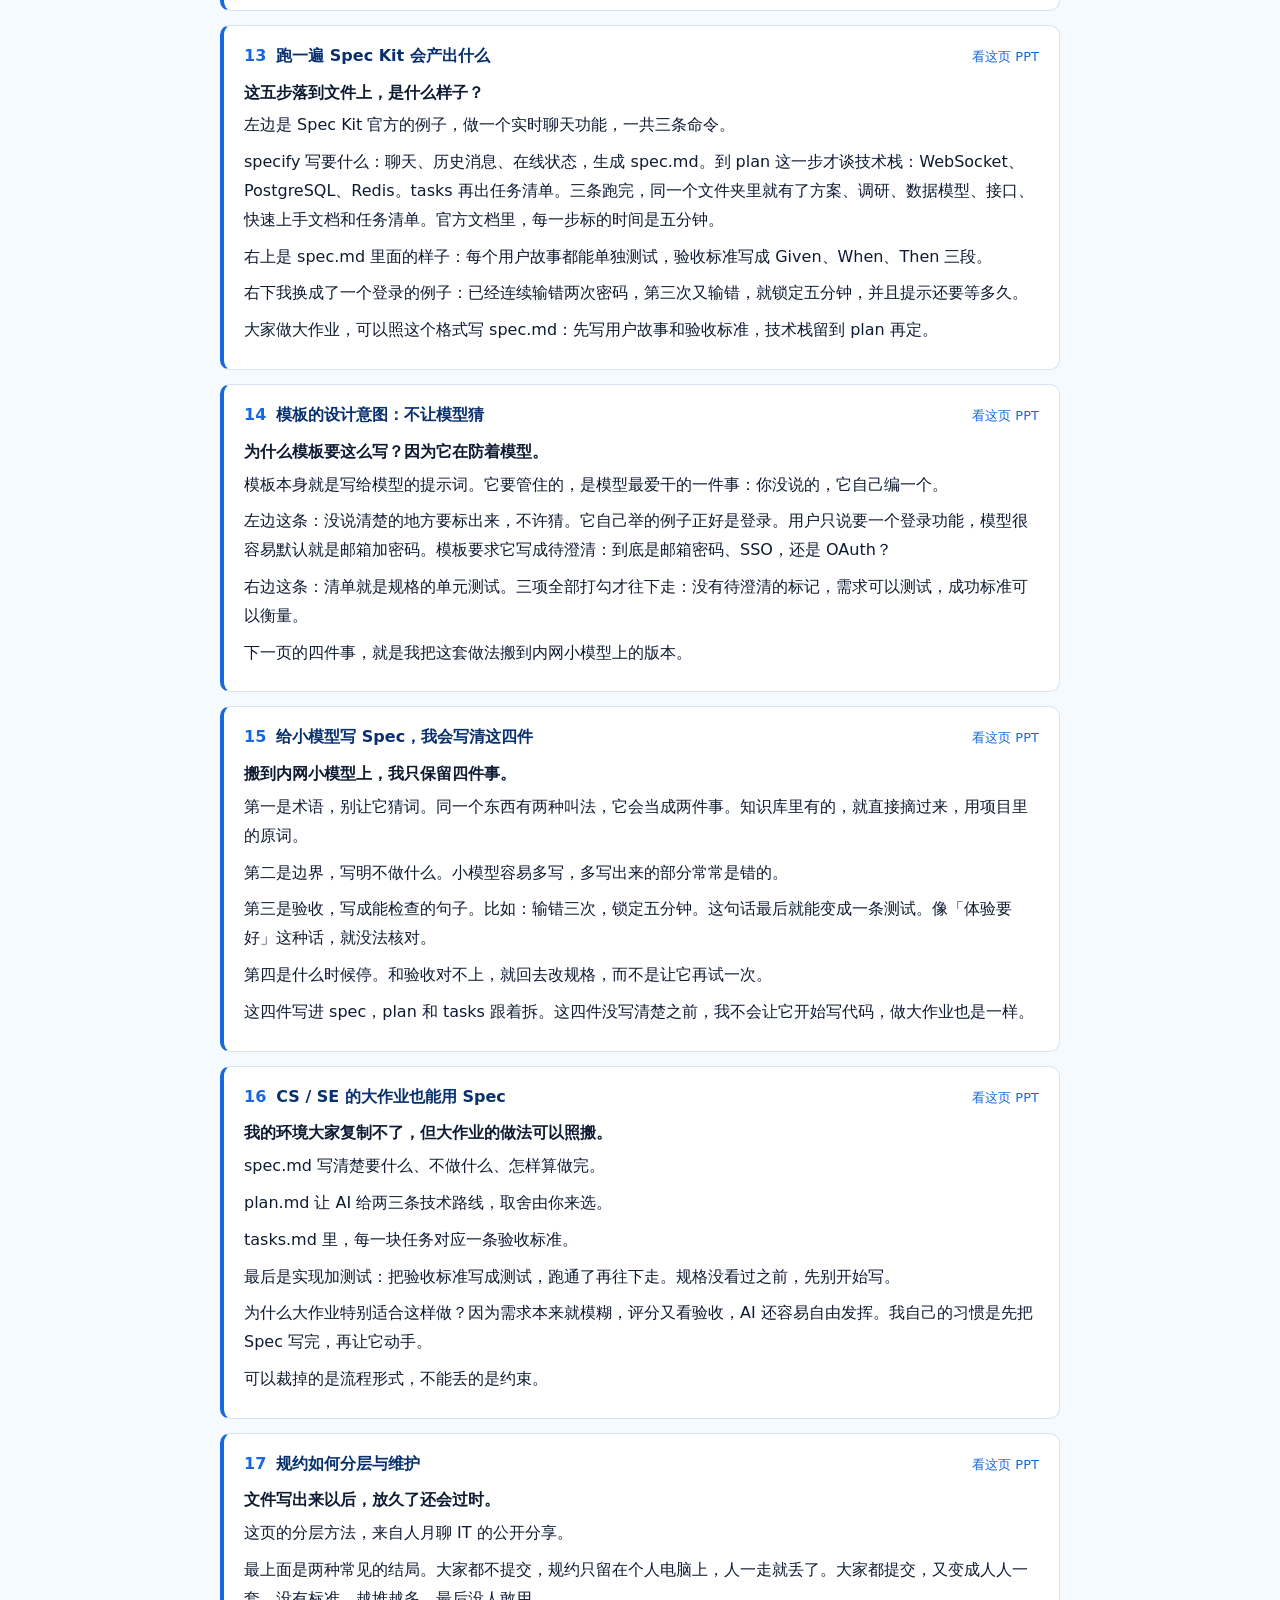
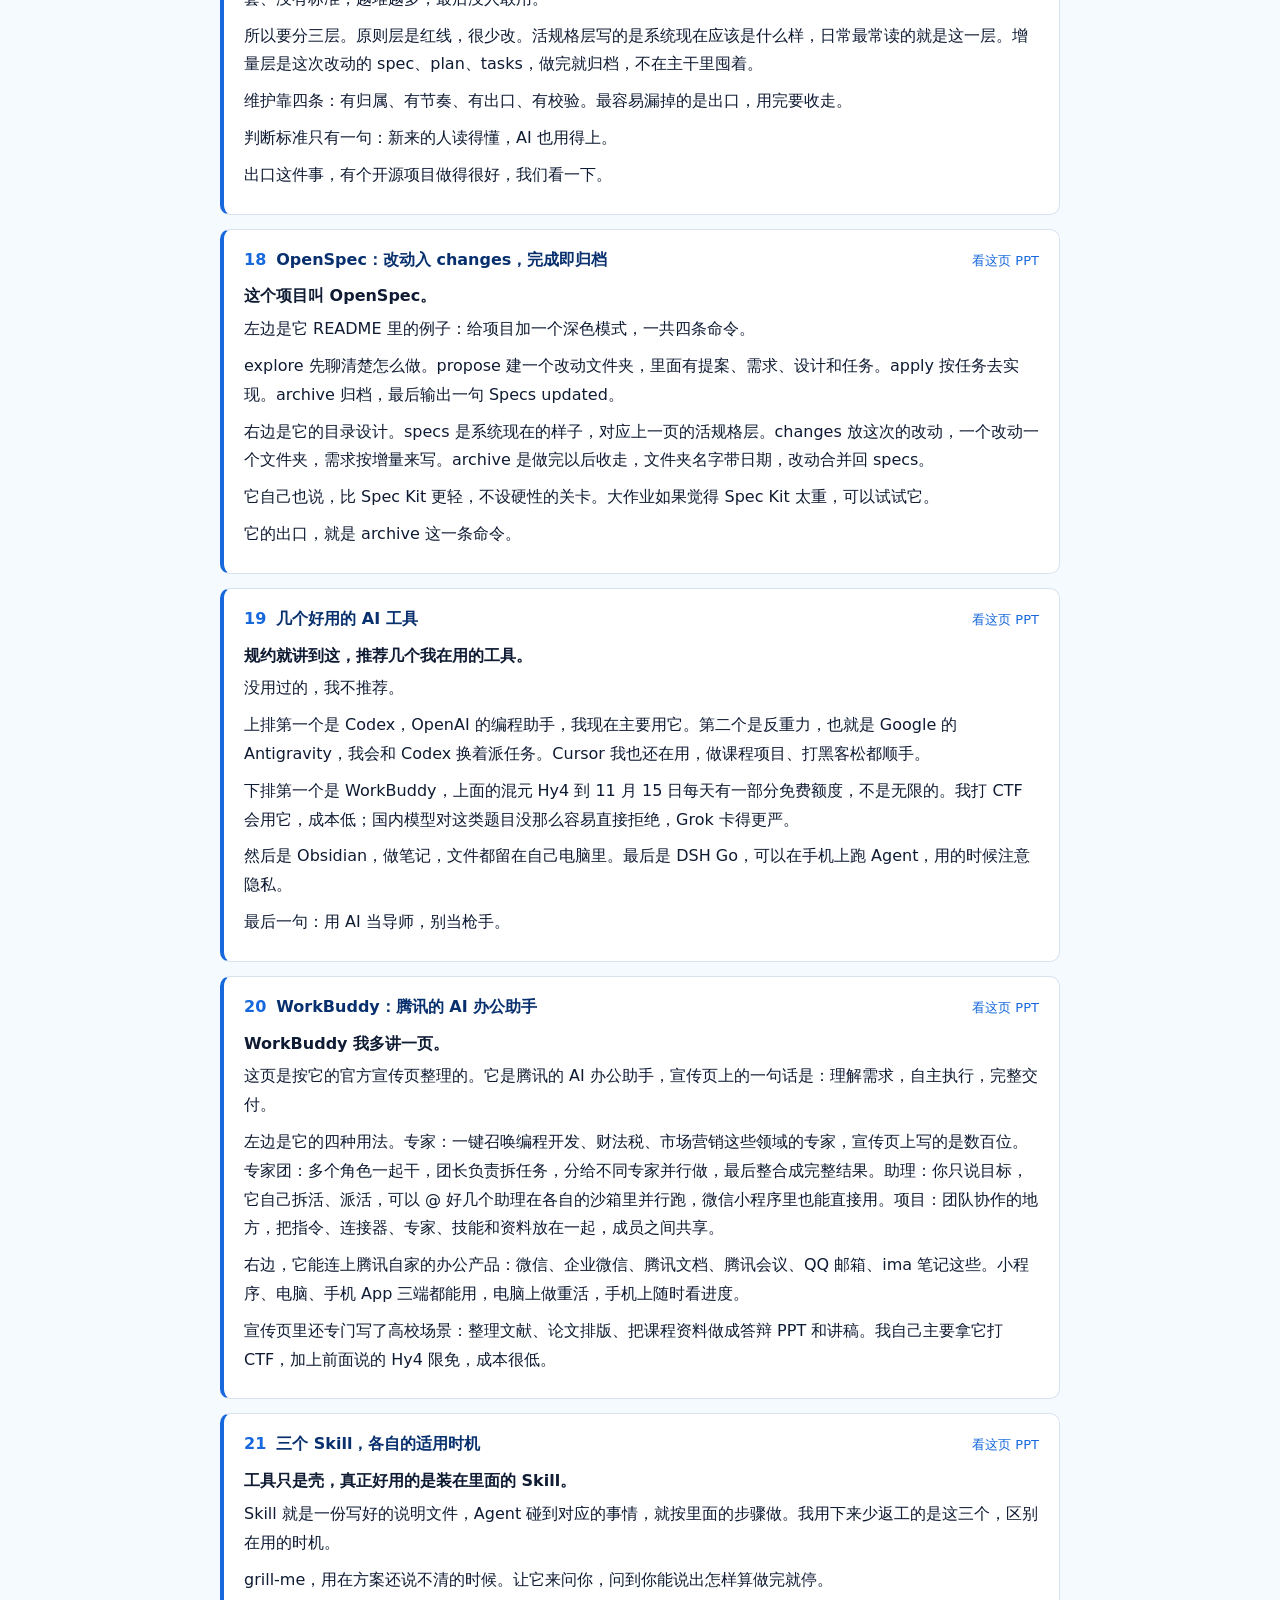
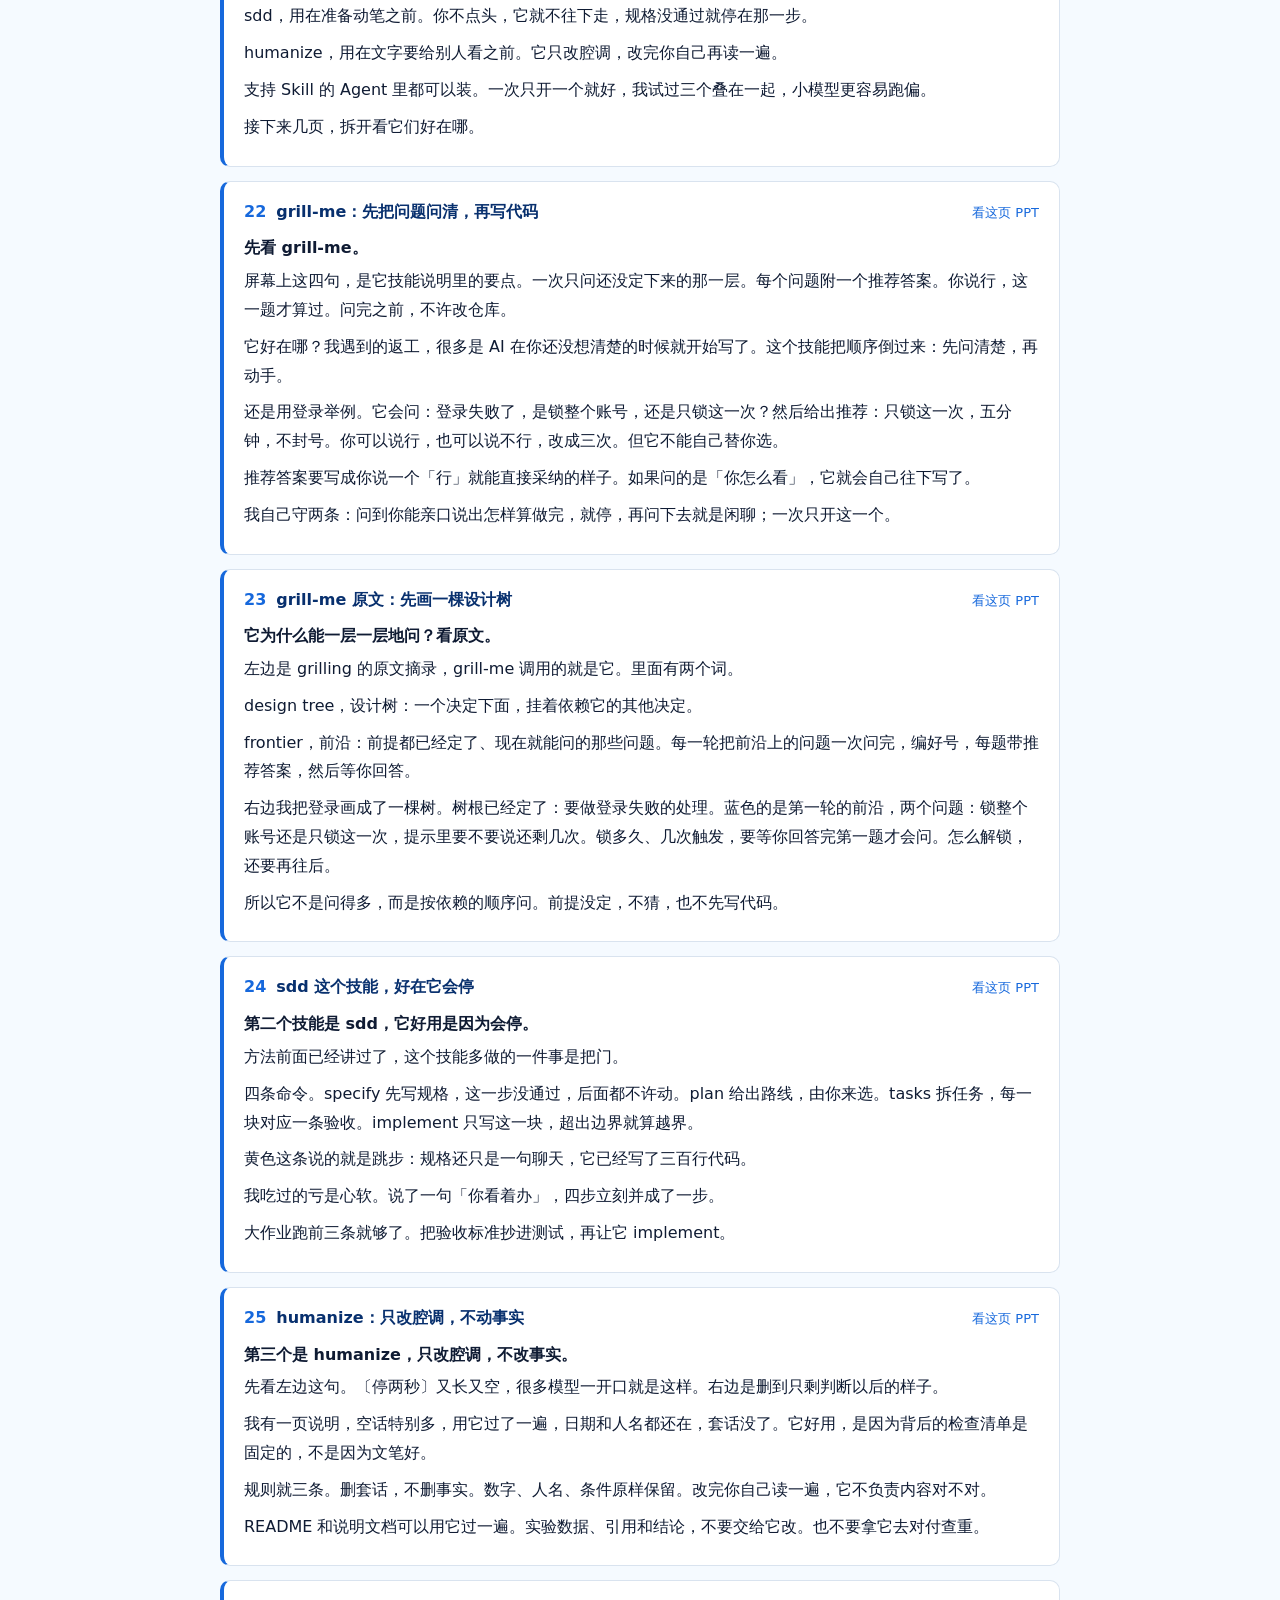
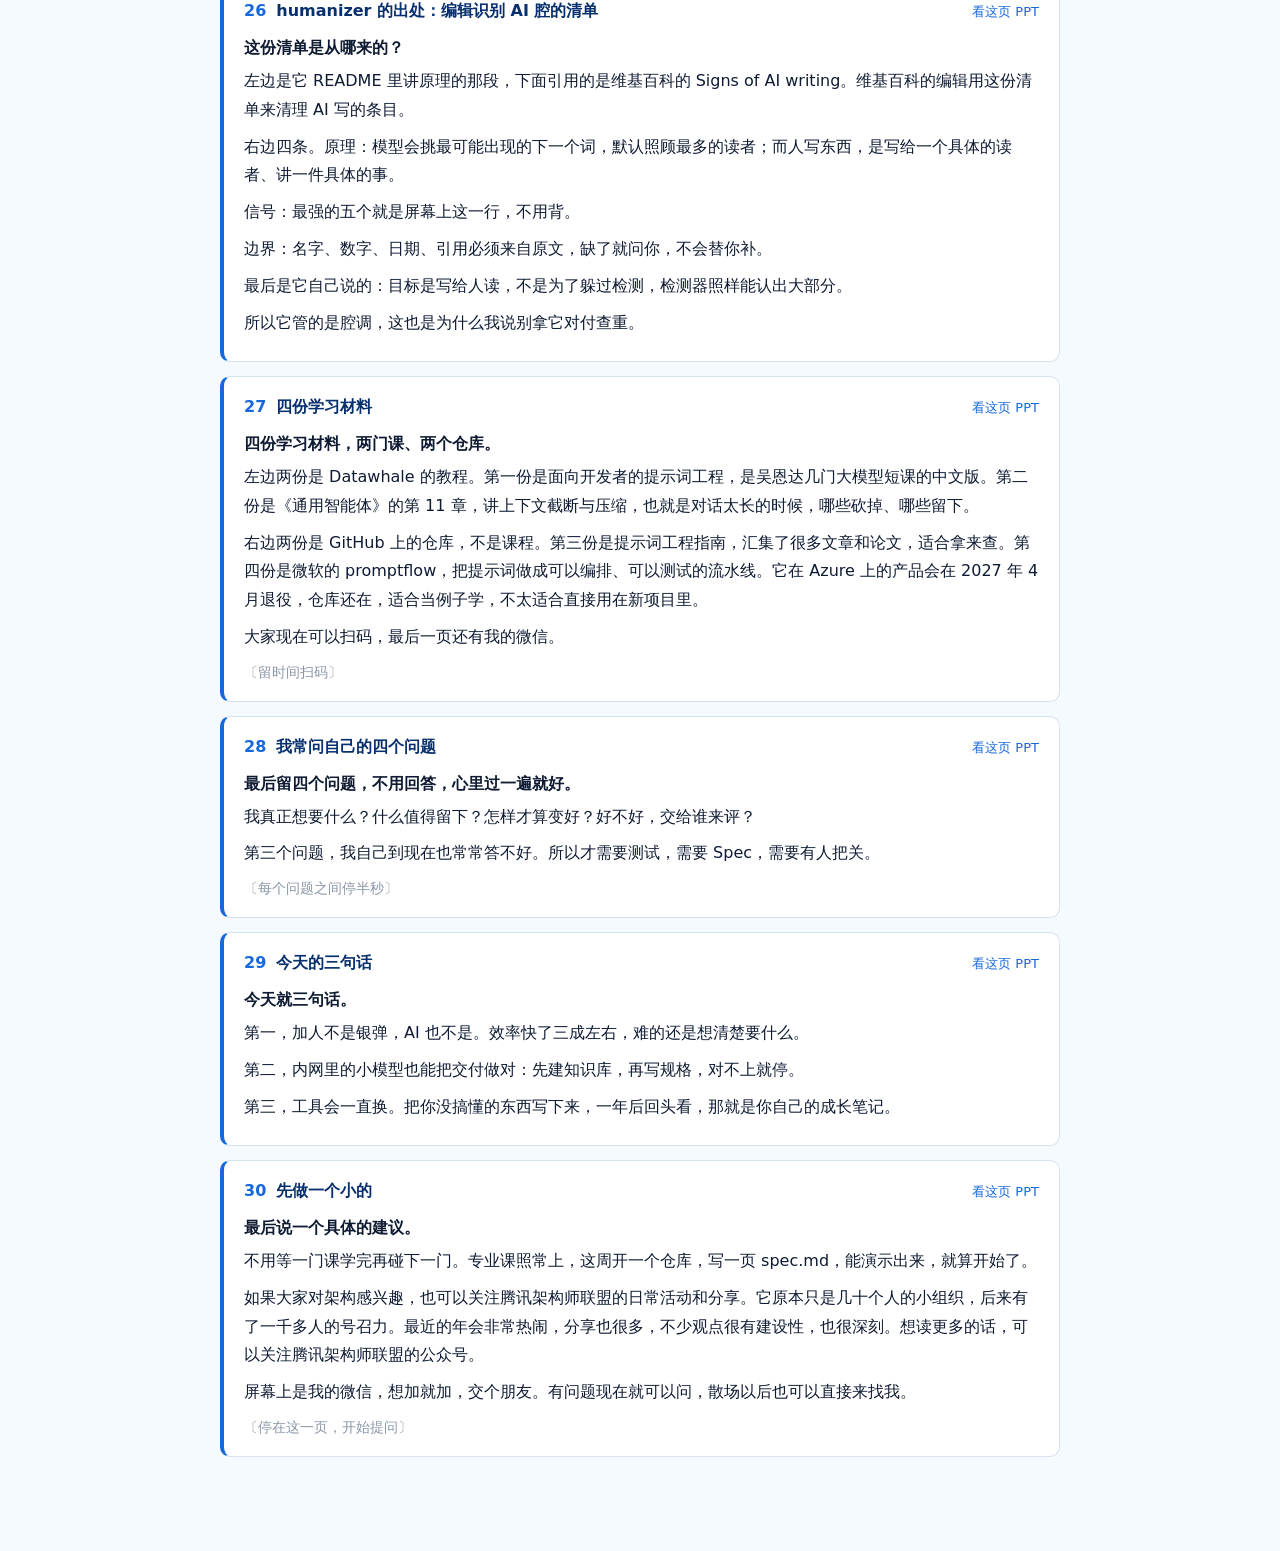
==== commit fc7ca1c5: "Layout pass on 30-page deck: title zone spacing, card heights, page-number contrast; unify alliance " ====
--- a/script.html
+++ b/script.html
@@ -49,36 +49,36 @@
 <h1>演讲稿</h1>
 <p class="lead">和 PPT 逐页对应，共 30 页。</p>
 <nav class="toc"><a href="#p1">P01</a><a href="#p2">P02</a><a href="#p3">P03</a><a href="#p4">P04</a><a href="#p5">P05</a><a href="#p6">P06</a><a href="#p7">P07</a><a href="#p8">P08</a><a href="#p9">P09</a><a href="#p10">P10</a><a href="#p11">P11</a><a href="#p12">P12</a><a href="#p13">P13</a><a href="#p14">P14</a><a href="#p15">P15</a><a href="#p16">P16</a><a href="#p17">P17</a><a href="#p18">P18</a><a href="#p19">P19</a><a href="#p20">P20</a><a href="#p21">P21</a><a href="#p22">P22</a><a href="#p23">P23</a><a href="#p24">P24</a><a href="#p25">P25</a><a href="#p26">P26</a><a href="#p27">P27</a><a href="#p28">P28</a><a href="#p29">P29</a><a href="#p30">P30</a></nav>
-<section id="p1" data-n="1"><div class="sh"><span class="no">01</span><span class="tt">一线后端实践 内网小模型，怎么把交付做对</span><a class="go" href="index.html#s1">看这页 PPT</a></div><p class="op">大家好，我是许千一。</p><p class="bd">我在工商银行软件开发中心做后端开发。主持人刚才也介绍了，我是哈工大软件工程毕业的，也是腾讯云架构师同盟的成员。</p><p class="bd">今天想和大家聊聊一线后端的实践。具体业务不方便展开，我就多聊聊思路和方法。</p><p class="bd">我们平时的开发环境和模型都在内网，用的是不联网的小模型，系统又很大，每一步交付都要核对。在这种条件下，我用下来最顺手的办法是知识库加 SDD，今天就围绕它来聊。</p></section>
-<section id="p2" data-n="2"><div class="sh"><span class="no">02</span><span class="tt">AI 伴随我的成长历程</span><a class="go" href="index.html#s2">看这页 PPT</a></div><p class="op">先说说 AI 是怎么陪我长大的。</p><p class="bd">屏幕上这五年，每一年碰到的都是不一样的 AI。</p><p class="bd">2010 年我九岁，在学围棋。那时候的围棋程序靠人写的规则加搜索，还没有神经网络，棋力很有限，我都能赢它。</p><p class="bd">2014 年是微软小冰。她每天晚上给我讲一个故事，还会唱歌。那是大模型之前的技术：聊天主要靠检索，从海量的真人对话里挑一句最合适的回你，后来才加上一个小的神经网络，自己生成回复。唱歌靠的是语音合成。</p><p class="bd">2016 年，AlphaGo 赢了李世石，这件事我是后来才知道的。它是深度学习加强化学习：用神经网络判断局面，配合树搜索，再自己跟自己下，越下越强。</p><p class="bd">2019 年我上大学，玩过网络天才和狗屁不通生成器。网络天才问你一串是或不是，来猜你心里想的人物。狗屁不通生成器其实没有模型，就是模板加上随机拼句。</p><p class="bd">到 2025 年，大语言模型已经是日常工具了。它的底层是 Transformer，读前面的上下文，预测下一个词。我也重新捡起了围棋，没事下两盘残局。</p><p class="bd">下面这四步，是我自己的学法。跟一门课，先跑通一个小项目。读一份源码，挑一个喜欢的仓库 clone 下来读懂。打一次黑客松，第一晚就把需求砍到一条主流程，最后一小时只保证演示那条路能跑。再讲一次，讲不出来，就说明还没真懂。</p><p class="bd">我个人的经历就讲到这。如果回到大一，我会早点做下一页这四件事。</p></section>
-<section id="p3" data-n="3"><div class="sh"><span class="no">03</span><span class="tt">如果回到大一，我会做这几件事</span><a class="go" href="index.html#s3">看这页 PPT</a></div><p class="op">第一件，早一点动手。</p><p class="bd">看懂和写得出来是两回事。先把项目跑起来，再故意改坏一处，报错会告诉你缺的是哪块知识，这时候回头去学，目标就很明确。</p><p class="bd">第二件，早用 AI 协作，但是让它写，你来审。要审它，你得先知道什么是对的，所以要把 Spec 和测试写清楚。它写错了，你能当场发现，这样能力是长在你身上的。</p><p class="bd">第三件，早一点输出。讲给别人听的时候，卡住的地方，就是你还没懂的地方。写一篇博客、做一次分享，比自己再看一遍记得牢。</p><p class="bd">第四件，早想清楚。模型更新很快，追是追不完的。先想清楚要解决什么问题，再去挑工具，这样学到的东西，换了模型也用得上。</p><p class="bd">这些事都不难，难的是早一点。你们现在最多的，就是时间。</p></section>
+<section id="p1" data-n="1"><div class="sh"><span class="no">01</span><span class="tt">一线后端实践 内网小模型，怎么把交付做对</span><a class="go" href="index.html#s1">看这页 PPT</a></div><p class="op">大家好，我是许千一。</p><p class="bd">我在工商银行软件开发中心做后端开发。主持人刚才也介绍了，我是软件工程专业毕业的，也是腾讯架构师联盟的成员。</p><p class="bd">今天想和大家聊聊一线后端的实践。具体业务不方便展开，我就多聊聊思路和方法。</p><p class="bd">我们平时的开发环境和模型都在内网，用的是不联网的小模型，系统又很大，每一步交付都要核对。在这种条件下，我用下来最顺手的办法是知识库加 SDD，今天就围绕它来聊。</p></section>
+<section id="p2" data-n="2"><div class="sh"><span class="no">02</span><span class="tt">AI 陪伴下的成长</span><a class="go" href="index.html#s2">看这页 PPT</a></div><p class="op">先说说 AI 是怎么陪我长大的。</p><p class="bd">屏幕上这五年，每一年碰到的都是不一样的 AI。</p><p class="bd">2010 年我九岁，在学围棋。那时候的围棋程序靠人写的规则加搜索，还没有神经网络，棋力很有限，我都能赢它。</p><p class="bd">2014 年是微软小冰。她每天晚上给我讲一个故事，还会唱歌。那是大模型之前的技术：聊天主要靠检索，从海量的真人对话里挑一句最合适的回你，后来才加上一个小的神经网络，自己生成回复。唱歌靠的是语音合成。</p><p class="bd">2016 年，AlphaGo 赢了李世石，这件事我是后来才知道的。它是深度学习加强化学习：用神经网络判断局面，配合树搜索，再自己跟自己下，越下越强。</p><p class="bd">2019 年我上大学，玩过网络天才和狗屁不通生成器。网络天才问你一串是或不是，来猜你心里想的人物。狗屁不通生成器其实没有模型，就是模板加上随机拼句。</p><p class="bd">到 2025 年，大语言模型已经是日常工具了。它的底层是 Transformer，读前面的上下文，预测下一个词。我也重新捡起了围棋，没事下两盘残局。</p><p class="bd">下面这四步，是我自己的学法。跟一门课，先跑通一个小项目。读一份源码，挑一个喜欢的仓库 clone 下来读懂。打一次黑客松，第一晚就把需求砍到一条主流程，最后一小时只保证演示那条路能跑。再讲一次，讲不出来，就说明还没真懂。</p><p class="bd">我个人的经历就讲到这。如果回到大一，我会早点做下一页这四件事。</p></section>
+<section id="p3" data-n="3"><div class="sh"><span class="no">03</span><span class="tt">如果回到大一，我会做的事</span><a class="go" href="index.html#s3">看这页 PPT</a></div><p class="op">第一件，早一点动手。</p><p class="bd">看懂和写得出来是两回事。先把项目跑起来，再故意改坏一处，报错会告诉你缺的是哪块知识，这时候回头去学，目标就很明确。</p><p class="bd">第二件，早用 AI 协作，但是让它写，你来审。要审它，你得先知道什么是对的，所以要把 Spec 和测试写清楚。它写错了，你能当场发现，这样能力是长在你身上的。</p><p class="bd">第三件，早一点输出。讲给别人听的时候，卡住的地方，就是你还没懂的地方。写一篇博客、做一次分享，比自己再看一遍记得牢。</p><p class="bd">第四件，早想清楚。模型更新很快，追是追不完的。先想清楚要解决什么问题，再去挑工具，这样学到的东西，换了模型也用得上。</p><p class="bd">这些事都不难，难的是早一点。你们现在最多的，就是时间。</p></section>
 <section id="p4" data-n="4"><div class="sh"><span class="no">04</span><span class="tt">先讲判断，再讲做法</span><a class="go" href="index.html#s4">看这页 PPT</a></div><p class="op">好，进入正题。</p><p class="bd">先讲判断，再讲做法。AI 来了，做软件到底哪里变了，哪里没变？我想用一本 1975 年的书，和一份 2026 年的调查来回答。</p><p class="st">〔停一秒再翻页〕</p></section>
-<section id="p5" data-n="5"><div class="sh"><span class="no">05</span><span class="tt">《人月神话》的故事：IBM 的大项目是怎么延期的</span><a class="go" href="index.html#s5">看这页 PPT</a></div><p class="op">这本书叫《人月神话》，它来自一次延期。</p><p class="bd">1964 年，布鲁克斯接手了 IBM System/360 的操作系统，叫 OS/360。</p><p class="bd">左边是当时发生的事。高峰的时候大约一千人在做，结果交付晚了，内存比计划占得多，成本是估算的好几倍，又过了好几个版本才真正好用。这些是他自己在书的序言里写的。</p><p class="bd">中间是原因：人和月不能换着算。有的活根本拆不开，书里的例子是生孩子，要九个月，派九个人也不可能一个月生出来。能拆开的活，人一多，两两之间都要沟通：五个人有十对，十个人就有四十五对。项目已经晚了还往里加人，新人要学，老人要停下来教，只会更晚。</p><p class="bd">右边是后来的事。他离开 IBM 的时候，当时的 CEO 小沃森问他：你管过硬件，也管过软件，这两件事有什么不同？他说要回去想想。1975 年，他交出的答案就是这本《人月神话》。1986 年，他又写了一篇论文，叫《没有银弹》。银弹就是一发就中的那种办法。他的意思是：十年之内，没有哪一种技术或管理办法，能单独让效率提高十倍。</p><p class="bd">下面这条后来被叫作布鲁克斯定律：给已经延期的软件项目加人，只会让它更晚。</p><p class="bd">那 AI 是不是那颗银弹？下一页看数据。</p></section>
+<section id="p5" data-n="5"><div class="sh"><span class="no">05</span><span class="tt">《人月神话》：一个大项目为何延期</span><a class="go" href="index.html#s5">看这页 PPT</a></div><p class="op">这本书叫《人月神话》，它来自一次延期。</p><p class="bd">1964 年，布鲁克斯接手了 IBM System/360 的操作系统，叫 OS/360。</p><p class="bd">左边是当时发生的事。高峰的时候大约一千人在做，结果交付晚了，内存比计划占得多，成本是估算的好几倍，又过了好几个版本才真正好用。这些是他自己在书的序言里写的。</p><p class="bd">中间是原因：人和月不能换着算。有的活根本拆不开，书里的例子是生孩子，要九个月，派九个人也不可能一个月生出来。能拆开的活，人一多，两两之间都要沟通：五个人有十对，十个人就有四十五对。项目已经晚了还往里加人，新人要学，老人要停下来教，只会更晚。</p><p class="bd">右边是后来的事。他离开 IBM 的时候，当时的 CEO 小沃森问他：你管过硬件，也管过软件，这两件事有什么不同？他说要回去想想。1975 年，他交出的答案就是这本《人月神话》。1986 年，他又写了一篇论文，叫《没有银弹》。银弹就是一发就中的那种办法。他的意思是：十年之内，没有哪一种技术或管理办法，能单独让效率提高十倍。</p><p class="bd">下面这条后来被叫作布鲁克斯定律：给已经延期的软件项目加人，只会让它更晚。</p><p class="bd">那 AI 是不是那颗银弹？下一页看数据。</p></section>
 <section id="p6" data-n="6"><div class="sh"><span class="no">06</span><span class="tt">软件工程没有银弹</span><a class="go" href="index.html#s6">看这页 PPT</a></div><p class="op">我们看一份国内的调查。</p><p class="bd">这是中国信通院今年发布的《AI4SE 行业现状调查报告》，一共 2109 份有效问卷。</p><p class="bd">左边这张是 AI 在软件工程各个阶段带来的提效。开发环节，2024 年是 29.06%，2025 年是 32.63%。运维最高，36.36%。确实快了，但是三成上下，不是十倍。</p><p class="bd">右边这张是企业遇到的挑战，深色的柱子是 2025 年。排第一的是缺懂大模型的人，34.02%。第二是投入高、产出算不清，26.85%。还有一条值得看：大模型生成结果不可控，从 2024 年的 22.10% 降到了 8.11%，说明工具本身在变稳。</p><p class="bd">所以难的部分并没有消失，只是换了样子：从工具好不好用，变成了有没有人会用、这笔钱花得值不值。</p></section>
 <section id="p7" data-n="7"><div class="sh"><span class="no">07</span><span class="tt">AI 加快的是写，不是想清楚</span><a class="go" href="index.html#s7">看这页 PPT</a></div><p class="op">接下来是我自己的判断。</p><p class="bd">我没有资格说谁会被替代，我只说我每天看到的。</p><p class="bd">第一，它很会写。起架子、补语法、出一版草稿，一个大作业的页面，一下午就能铺出来。</p><p class="bd">第二，它会补。比如做一个选课系统：选课冲突怎么算？退课截止在哪一天？什么才算选上了？这些你不写出来，它会自己编一个，而且编出来的常常能跑。</p><p class="bd">所以第三，要先写规格。模型越大，写得越快；规格没写清，偏得也越快。</p><p class="bd">今天我不讲怎么换一个更大的模型，我讲怎么先把「什么叫对」写下来。</p></section>
-<section id="p8" data-n="8"><div class="sh"><span class="no">08</span><span class="tt">一个核心认知：AI 时代，人的价值在两端</span><a class="go" href="index.html#s8">看这页 PPT</a></div><p class="op">把这件事画成一条线，就是三段。</p><p class="bd">第一段是定义：想清楚要什么，把需求、约束和验收标准写清楚，这就是给 AI 的规格。</p><p class="bd">中间是 AI：它来写、来生成，越来越快，但它不对结果负责。</p><p class="bd">最后一段是验证：测试加人工把关，结果好不好、对不对，由你来定。</p><p class="bd">这里有两个不等于。写完不等于做好：AI 能吐出代码，好不好还得人来判断。做好也不等于交付：能跑，不等于能上线、能对结果负责。</p><p class="bd">所以要练的是两头，定义和验证。这两头，现在还得你自己来。</p></section>
-<section id="p9" data-n="9"><div class="sh"><span class="no">09</span><span class="tt">我的环境：为什么是知识库加 SDD</span><a class="go" href="index.html#s9">看这页 PPT</a></div><p class="op">我自己的环境，比这还要极端。</p><p class="bd">我们的开发和模型都在内网，有一部分资料不能外发，所以今天主要聊方法。</p><p class="bd">第一，模型小，而且不联网。它查不到外面的文档，不知道的东西就容易编。</p><p class="bd">第二，系统大，而且每一步都要验。需求、方案、改动、验收，每一步交付都得对。</p><p class="bd">在这种环境下，我觉得最合适的办法是知识库加 SDD。知识库说白了，就是仓库里的几份 markdown：术语表、系统现在是什么样、团队的约定。SDD 让每一步都有东西可以核对。</p><p class="bd">对不上，就停下来。那 SDD 到底是什么？</p></section>
-<section id="p10" data-n="10"><div class="sh"><span class="no">10</span><span class="tt">SDD 是什么，谁把它做成了公开做法</span><a class="go" href="index.html#s10">看这页 PPT</a></div><p class="op">SDD，全称是规格驱动开发。</p><p class="bd">定义就一句话：先写成文件，做什么、不做什么、怎样算做完，给人看过以后，再让 AI 去写。聊天里随口说的一句话，不算规格。</p><p class="bd">现在最有名的实现是 GitHub 的 Spec Kit。这个项目出自 John Lam 的研究，他在研究怎么用规格引导大模型写软件，让结果更确定一点。后来 Den Delimarsky 把它做成了开源工具包，2025 年 8 月第一次提交，9 月公开。</p><p class="bd">另外补充两点。第一，它不是标准。第二，先写清楚怎样算对，也不是他们发明的，测试驱动、行为驱动早就是这个思路。新的地方在于，规格变成了 Agent 能一步步执行的文件。</p><p class="bd">顺便解释一下 Agent：就是能自己读文件、改代码、跑命令的 AI 助手。后面讲的工具都属于这一类。</p></section>
-<section id="p11" data-n="11"><div class="sh"><span class="no">11</span><span class="tt">规格是真相，代码替它干活</span><a class="go" href="index.html#s11">看这页 PPT</a></div><p class="op">Spec Kit 自己写过一份设计文档。</p><p class="bd">第一节的标题叫「权力反转」。左边是英文原文，右边是我整理的三条。</p><p class="bd">以前，代码是真相。需求文档、设计文档只是脚手架，开始写代码就扔在一边，代码一往前走，文档就跟不上了。</p><p class="bd">Spec Kit 把这个关系反过来：规格不再为代码服务，而是代码为规格服务。改需求，先改规格；出了问题，先查规格。</p><p class="bd">第三条是我自己的立场。原文走得很远，认为规格可以直接生成实现。我只走半步：规格先行，但代码我照样审，测试照样跑。</p><p class="bd">所以规格不是写完就扔的脚手架，而是要一直维护的那一份文件。</p></section>
+<section id="p8" data-n="8"><div class="sh"><span class="no">08</span><span class="tt">AI 时代，人的价值在两端</span><a class="go" href="index.html#s8">看这页 PPT</a></div><p class="op">把这件事画成一条线，就是三段。</p><p class="bd">第一段是定义：想清楚要什么，把需求、约束和验收标准写清楚，这就是给 AI 的规格。</p><p class="bd">中间是 AI：它来写、来生成，越来越快，但它不对结果负责。</p><p class="bd">最后一段是验证：测试加人工把关，结果好不好、对不对，由你来定。</p><p class="bd">这里有两个不等于。写完不等于做好：AI 能吐出代码，好不好还得人来判断。做好也不等于交付：能跑，不等于能上线、能对结果负责。</p><p class="bd">所以要练的是两头，定义和验证。这两头，现在还得你自己来。</p></section>
+<section id="p9" data-n="9"><div class="sh"><span class="no">09</span><span class="tt">我的环境为何选择知识库加 SDD</span><a class="go" href="index.html#s9">看这页 PPT</a></div><p class="op">我自己的环境，比这还要极端。</p><p class="bd">我们的开发和模型都在内网，有一部分资料不能外发，所以今天主要聊方法。</p><p class="bd">第一，模型小，而且不联网。它查不到外面的文档，不知道的东西就容易编。</p><p class="bd">第二，系统大，而且每一步都要验。需求、方案、改动、验收，每一步交付都得对。</p><p class="bd">在这种环境下，我觉得最合适的办法是知识库加 SDD。知识库说白了，就是仓库里的几份 markdown：术语表、系统现在是什么样、团队的约定。SDD 让每一步都有东西可以核对。</p><p class="bd">对不上，就停下来。那 SDD 到底是什么？</p></section>
+<section id="p10" data-n="10"><div class="sh"><span class="no">10</span><span class="tt">SDD 是什么，又由谁公开</span><a class="go" href="index.html#s10">看这页 PPT</a></div><p class="op">SDD，全称是规格驱动开发。</p><p class="bd">定义就一句话：先写成文件，做什么、不做什么、怎样算做完，给人看过以后，再让 AI 去写。聊天里随口说的一句话，不算规格。</p><p class="bd">现在最有名的实现是 GitHub 的 Spec Kit。这个项目出自 John Lam 的研究，他在研究怎么用规格引导大模型写软件，让结果更确定一点。后来 Den Delimarsky 把它做成了开源工具包，2025 年 8 月第一次提交，9 月公开。</p><p class="bd">另外补充两点。第一，它不是标准。第二，先写清楚怎样算对，也不是他们发明的，测试驱动、行为驱动早就是这个思路。新的地方在于，规格变成了 Agent 能一步步执行的文件。</p><p class="bd">顺便解释一下 Agent：就是能自己读文件、改代码、跑命令的 AI 助手。后面讲的工具都属于这一类。</p></section>
+<section id="p11" data-n="11"><div class="sh"><span class="no">11</span><span class="tt">规格是真相，代码替它实现</span><a class="go" href="index.html#s11">看这页 PPT</a></div><p class="op">Spec Kit 自己写过一份设计文档。</p><p class="bd">第一节的标题叫「权力反转」。左边是英文原文，右边是我整理的三条。</p><p class="bd">以前，代码是真相。需求文档、设计文档只是脚手架，开始写代码就扔在一边，代码一往前走，文档就跟不上了。</p><p class="bd">Spec Kit 把这个关系反过来：规格不再为代码服务，而是代码为规格服务。改需求，先改规格；出了问题，先查规格。</p><p class="bd">第三条是我自己的立场。原文走得很远，认为规格可以直接生成实现。我只走半步：规格先行，但代码我照样审，测试照样跑。</p><p class="bd">所以规格不是写完就扔的脚手架，而是要一直维护的那一份文件。</p></section>
 <section id="p12" data-n="12"><div class="sh"><span class="no">12</span><span class="tt">SDD 的五个步骤</span><a class="go" href="index.html#s12">看这页 PPT</a></div><p class="op">SDD 的流程是五步。</p><p class="bd">第一步 Specify，写清楚要什么：做什么、给谁用、有什么约束、怎样算做完。产出一份 spec.md，而且要先给人看过。</p><p class="bd">第二步 Plan，定怎么做，技术路线和取舍写进 plan.md。</p><p class="bd">第三步 Tasks，把方案拆成能单独验证的小块。</p><p class="bd">第四步 Implement，让 AI 在规格的边界里写代码。你审的是一小块，不是几千行。</p><p class="bd">第五步不是命令，是你自己来核对。对不上，就回到上一步。</p><p class="bd">聊天提示留不住，换一个人就接不上了，文件才能留下来。五步记不住的话，记三件事就够：写清楚、拆小块、回头验。</p></section>
-<section id="p13" data-n="13"><div class="sh"><span class="no">13</span><span class="tt">跑一遍 Spec Kit，手里会多出哪些文件</span><a class="go" href="index.html#s13">看这页 PPT</a></div><p class="op">这五步落到文件上，是什么样子？</p><p class="bd">左边是 Spec Kit 官方的例子，做一个实时聊天功能，一共三条命令。</p><p class="bd">specify 写要什么：聊天、历史消息、在线状态，生成 spec.md。到 plan 这一步才谈技术栈：WebSocket、PostgreSQL、Redis。tasks 再出任务清单。三条跑完，同一个文件夹里就有了方案、调研、数据模型、接口、快速上手文档和任务清单。官方文档里，每一步标的时间是五分钟。</p><p class="bd">右上是 spec.md 里面的样子：每个用户故事都能单独测试，验收标准写成 Given、When、Then 三段。</p><p class="bd">右下我换成了一个登录的例子：已经连续输错两次密码，第三次又输错，就锁定五分钟，并且提示还要等多久。</p><p class="bd">大家做大作业，可以照这个格式写 spec.md：先写用户故事和验收标准，技术栈留到 plan 再定。</p></section>
-<section id="p14" data-n="14"><div class="sh"><span class="no">14</span><span class="tt">模板为什么这么写：不让模型猜</span><a class="go" href="index.html#s14">看这页 PPT</a></div><p class="op">为什么模板要这么写？因为它在防着模型。</p><p class="bd">模板本身就是写给模型的提示词。它要管住的，是模型最爱干的一件事：你没说的，它自己编一个。</p><p class="bd">左边这条：没说清楚的地方要标出来，不许猜。它自己举的例子正好是登录。用户只说要一个登录功能，模型很容易默认就是邮箱加密码。模板要求它写成待澄清：到底是邮箱密码、SSO，还是 OAuth？</p><p class="bd">右边这条：清单就是规格的单元测试。三项全部打勾才往下走：没有待澄清的标记，需求可以测试，成功标准可以衡量。</p><p class="bd">下一页的四件事，就是我把这套做法搬到内网小模型上的版本。</p></section>
+<section id="p13" data-n="13"><div class="sh"><span class="no">13</span><span class="tt">跑一遍 Spec Kit 会产出什么</span><a class="go" href="index.html#s13">看这页 PPT</a></div><p class="op">这五步落到文件上，是什么样子？</p><p class="bd">左边是 Spec Kit 官方的例子，做一个实时聊天功能，一共三条命令。</p><p class="bd">specify 写要什么：聊天、历史消息、在线状态，生成 spec.md。到 plan 这一步才谈技术栈：WebSocket、PostgreSQL、Redis。tasks 再出任务清单。三条跑完，同一个文件夹里就有了方案、调研、数据模型、接口、快速上手文档和任务清单。官方文档里，每一步标的时间是五分钟。</p><p class="bd">右上是 spec.md 里面的样子：每个用户故事都能单独测试，验收标准写成 Given、When、Then 三段。</p><p class="bd">右下我换成了一个登录的例子：已经连续输错两次密码，第三次又输错，就锁定五分钟，并且提示还要等多久。</p><p class="bd">大家做大作业，可以照这个格式写 spec.md：先写用户故事和验收标准，技术栈留到 plan 再定。</p></section>
+<section id="p14" data-n="14"><div class="sh"><span class="no">14</span><span class="tt">模板的设计意图：不让模型猜</span><a class="go" href="index.html#s14">看这页 PPT</a></div><p class="op">为什么模板要这么写？因为它在防着模型。</p><p class="bd">模板本身就是写给模型的提示词。它要管住的，是模型最爱干的一件事：你没说的，它自己编一个。</p><p class="bd">左边这条：没说清楚的地方要标出来，不许猜。它自己举的例子正好是登录。用户只说要一个登录功能，模型很容易默认就是邮箱加密码。模板要求它写成待澄清：到底是邮箱密码、SSO，还是 OAuth？</p><p class="bd">右边这条：清单就是规格的单元测试。三项全部打勾才往下走：没有待澄清的标记，需求可以测试，成功标准可以衡量。</p><p class="bd">下一页的四件事，就是我把这套做法搬到内网小模型上的版本。</p></section>
 <section id="p15" data-n="15"><div class="sh"><span class="no">15</span><span class="tt">给小模型写 Spec，我会写清这四件</span><a class="go" href="index.html#s15">看这页 PPT</a></div><p class="op">搬到内网小模型上，我只保留四件事。</p><p class="bd">第一是术语，别让它猜词。同一个东西有两种叫法，它会当成两件事。知识库里有的，就直接摘过来，用项目里的原词。</p><p class="bd">第二是边界，写明不做什么。小模型容易多写，多写出来的部分常常是错的。</p><p class="bd">第三是验收，写成能检查的句子。比如：输错三次，锁定五分钟。这句话最后就能变成一条测试。像「体验要好」这种话，就没法核对。</p><p class="bd">第四是什么时候停。和验收对不上，就回去改规格，而不是让它再试一次。</p><p class="bd">这四件写进 spec，plan 和 tasks 跟着拆。这四件没写清楚之前，我不会让它开始写代码，做大作业也是一样。</p></section>
-<section id="p16" data-n="16"><div class="sh"><span class="no">16</span><span class="tt">CS / SE 的大作业，也能用 Spec 做</span><a class="go" href="index.html#s16">看这页 PPT</a></div><p class="op">我的环境大家复制不了，但大作业的做法可以照搬。</p><p class="bd">spec.md 写清楚要什么、不做什么、怎样算做完。</p><p class="bd">plan.md 让 AI 给两三条技术路线，取舍由你来选。</p><p class="bd">tasks.md 里，每一块任务对应一条验收标准。</p><p class="bd">最后是实现加测试：把验收标准写成测试，跑通了再往下走。规格没看过之前，先别开始写。</p><p class="bd">为什么大作业特别适合这样做？因为需求本来就模糊，评分又看验收，AI 还容易自由发挥。我自己的习惯是先把 Spec 写完，再让它动手。</p><p class="bd">可以裁掉的是流程形式，不能丢的是约束。</p></section>
-<section id="p17" data-n="17"><div class="sh"><span class="no">17</span><span class="tt">规约放久了会过时：怎么分层、怎么维护</span><a class="go" href="index.html#s17">看这页 PPT</a></div><p class="op">文件写出来以后，放久了还会过时。</p><p class="bd">这页的分层方法，来自人月聊 IT 在架构师同盟的公开分享。</p><p class="bd">最上面是两种常见的结局。大家都不提交，规约只留在个人电脑上，人一走就丢了。大家都提交，又变成人人一套、没有标准，越堆越多，最后没人敢用。</p><p class="bd">所以要分三层。原则层是红线，很少改。活规格层写的是系统现在应该是什么样，日常最常读的就是这一层。增量层是这次改动的 spec、plan、tasks，做完就归档，不在主干里囤着。</p><p class="bd">维护靠四条：有归属、有节奏、有出口、有校验。最容易漏掉的是出口，用完要收走。</p><p class="bd">判断标准只有一句：新来的人读得懂，AI 也用得上。</p><p class="bd">出口这件事，有个开源项目做得很好，我们看一下。</p></section>
-<section id="p18" data-n="18"><div class="sh"><span class="no">18</span><span class="tt">OpenSpec：改动放进 changes，做完就归档</span><a class="go" href="index.html#s18">看这页 PPT</a></div><p class="op">这个项目叫 OpenSpec。</p><p class="bd">左边是它 README 里的例子：给项目加一个深色模式，一共四条命令。</p><p class="bd">explore 先聊清楚怎么做。propose 建一个改动文件夹，里面有提案、需求、设计和任务。apply 按任务去实现。archive 归档，最后输出一句 Specs updated。</p><p class="bd">右边是它的目录设计。specs 是系统现在的样子，对应上一页的活规格层。changes 放这次的改动，一个改动一个文件夹，需求按增量来写。archive 是做完以后收走，文件夹名字带日期，改动合并回 specs。</p><p class="bd">它自己也说，比 Spec Kit 更轻，不设硬性的关卡。大作业如果觉得 Spec Kit 太重，可以试试它。</p><p class="bd">它的出口，就是 archive 这一条命令。</p></section>
-<section id="p19" data-n="19"><div class="sh"><span class="no">19</span><span class="tt">顺手推荐几个好用的 AI 工具</span><a class="go" href="index.html#s19">看这页 PPT</a></div><p class="op">规约就讲到这，推荐几个我在用的工具。</p><p class="bd">没用过的，我不推荐。</p><p class="bd">上排第一个是 Codex，OpenAI 的编程助手，我现在主要用它。第二个是反重力，也就是 Google 的 Antigravity，我会和 Codex 换着派任务。Cursor 我也还在用，做课程项目、打黑客松都顺手。</p><p class="bd">下排第一个是 WorkBuddy，上面的混元 Hy4 到 11 月 15 日每天有一部分免费额度，不是无限的。我打 CTF 会用它，成本低；国内模型对这类题目没那么容易直接拒绝，Grok 卡得更严。</p><p class="bd">然后是 Obsidian，做笔记，文件都留在自己电脑里。最后是 DSH Go，可以在手机上跑 Agent，用的时候注意隐私。</p><p class="bd">最后一句：用 AI 当导师，别当枪手。</p></section>
+<section id="p16" data-n="16"><div class="sh"><span class="no">16</span><span class="tt">CS / SE 的大作业也能用 Spec</span><a class="go" href="index.html#s16">看这页 PPT</a></div><p class="op">我的环境大家复制不了，但大作业的做法可以照搬。</p><p class="bd">spec.md 写清楚要什么、不做什么、怎样算做完。</p><p class="bd">plan.md 让 AI 给两三条技术路线，取舍由你来选。</p><p class="bd">tasks.md 里，每一块任务对应一条验收标准。</p><p class="bd">最后是实现加测试：把验收标准写成测试，跑通了再往下走。规格没看过之前，先别开始写。</p><p class="bd">为什么大作业特别适合这样做？因为需求本来就模糊，评分又看验收，AI 还容易自由发挥。我自己的习惯是先把 Spec 写完，再让它动手。</p><p class="bd">可以裁掉的是流程形式，不能丢的是约束。</p></section>
+<section id="p17" data-n="17"><div class="sh"><span class="no">17</span><span class="tt">规约如何分层与维护</span><a class="go" href="index.html#s17">看这页 PPT</a></div><p class="op">文件写出来以后，放久了还会过时。</p><p class="bd">这页的分层方法，来自人月聊 IT 的公开分享。</p><p class="bd">最上面是两种常见的结局。大家都不提交，规约只留在个人电脑上，人一走就丢了。大家都提交，又变成人人一套、没有标准，越堆越多，最后没人敢用。</p><p class="bd">所以要分三层。原则层是红线，很少改。活规格层写的是系统现在应该是什么样，日常最常读的就是这一层。增量层是这次改动的 spec、plan、tasks，做完就归档，不在主干里囤着。</p><p class="bd">维护靠四条：有归属、有节奏、有出口、有校验。最容易漏掉的是出口，用完要收走。</p><p class="bd">判断标准只有一句：新来的人读得懂，AI 也用得上。</p><p class="bd">出口这件事，有个开源项目做得很好，我们看一下。</p></section>
+<section id="p18" data-n="18"><div class="sh"><span class="no">18</span><span class="tt">OpenSpec：改动入 changes，完成即归档</span><a class="go" href="index.html#s18">看这页 PPT</a></div><p class="op">这个项目叫 OpenSpec。</p><p class="bd">左边是它 README 里的例子：给项目加一个深色模式，一共四条命令。</p><p class="bd">explore 先聊清楚怎么做。propose 建一个改动文件夹，里面有提案、需求、设计和任务。apply 按任务去实现。archive 归档，最后输出一句 Specs updated。</p><p class="bd">右边是它的目录设计。specs 是系统现在的样子，对应上一页的活规格层。changes 放这次的改动，一个改动一个文件夹，需求按增量来写。archive 是做完以后收走，文件夹名字带日期，改动合并回 specs。</p><p class="bd">它自己也说，比 Spec Kit 更轻，不设硬性的关卡。大作业如果觉得 Spec Kit 太重，可以试试它。</p><p class="bd">它的出口，就是 archive 这一条命令。</p></section>
+<section id="p19" data-n="19"><div class="sh"><span class="no">19</span><span class="tt">几个好用的 AI 工具</span><a class="go" href="index.html#s19">看这页 PPT</a></div><p class="op">规约就讲到这，推荐几个我在用的工具。</p><p class="bd">没用过的，我不推荐。</p><p class="bd">上排第一个是 Codex，OpenAI 的编程助手，我现在主要用它。第二个是反重力，也就是 Google 的 Antigravity，我会和 Codex 换着派任务。Cursor 我也还在用，做课程项目、打黑客松都顺手。</p><p class="bd">下排第一个是 WorkBuddy，上面的混元 Hy4 到 11 月 15 日每天有一部分免费额度，不是无限的。我打 CTF 会用它，成本低；国内模型对这类题目没那么容易直接拒绝，Grok 卡得更严。</p><p class="bd">然后是 Obsidian，做笔记，文件都留在自己电脑里。最后是 DSH Go，可以在手机上跑 Agent，用的时候注意隐私。</p><p class="bd">最后一句：用 AI 当导师，别当枪手。</p></section>
 <section id="p20" data-n="20"><div class="sh"><span class="no">20</span><span class="tt">WorkBuddy：腾讯的 AI 办公助手</span><a class="go" href="index.html#s20">看这页 PPT</a></div><p class="op">WorkBuddy 我多讲一页。</p><p class="bd">这页是按它的官方宣传页整理的。它是腾讯的 AI 办公助手，宣传页上的一句话是：理解需求，自主执行，完整交付。</p><p class="bd">左边是它的四种用法。专家：一键召唤编程开发、财法税、市场营销这些领域的专家，宣传页上写的是数百位。专家团：多个角色一起干，团长负责拆任务，分给不同专家并行做，最后整合成完整结果。助理：你只说目标，它自己拆活、派活，可以 @ 好几个助理在各自的沙箱里并行跑，微信小程序里也能直接用。项目：团队协作的地方，把指令、连接器、专家、技能和资料放在一起，成员之间共享。</p><p class="bd">右边，它能连上腾讯自家的办公产品：微信、企业微信、腾讯文档、腾讯会议、QQ 邮箱、ima 笔记这些。小程序、电脑、手机 App 三端都能用，电脑上做重活，手机上随时看进度。</p><p class="bd">宣传页里还专门写了高校场景：整理文献、论文排版、把课程资料做成答辩 PPT 和讲稿。我自己主要拿它打 CTF，加上前面说的 Hy4 限免，成本很低。</p></section>
-<section id="p21" data-n="21"><div class="sh"><span class="no">21</span><span class="tt">三个 Skill，各自只在一个时机用</span><a class="go" href="index.html#s21">看这页 PPT</a></div><p class="op">工具只是壳，真正好用的是装在里面的 Skill。</p><p class="bd">Skill 就是一份写好的说明文件，Agent 碰到对应的事情，就按里面的步骤做。我用下来少返工的是这三个，区别在用的时机。</p><p class="bd">grill-me，用在方案还说不清的时候。让它来问你，问到你能说出怎样算做完就停。</p><p class="bd">sdd，用在准备动笔之前。你不点头，它就不往下走，规格没通过就停在那一步。</p><p class="bd">humanize，用在文字要给别人看之前。它只改腔调，改完你自己再读一遍。</p><p class="bd">支持 Skill 的 Agent 里都可以装。一次只开一个就好，我试过三个叠在一起，小模型更容易跑偏。</p><p class="bd">接下来几页，拆开看它们好在哪。</p></section>
-<section id="p22" data-n="22"><div class="sh"><span class="no">22</span><span class="tt">grill-me：先把问题问清楚，再写代码</span><a class="go" href="index.html#s22">看这页 PPT</a></div><p class="op">先看 grill-me。</p><p class="bd">屏幕上这四句，是它技能说明里的要点。一次只问还没定下来的那一层。每个问题附一个推荐答案。你说行，这一题才算过。问完之前，不许改仓库。</p><p class="bd">它好在哪？我遇到的返工，很多是 AI 在你还没想清楚的时候就开始写了。这个技能把顺序倒过来：先问清楚，再动手。</p><p class="bd">还是用登录举例。它会问：登录失败了，是锁整个账号，还是只锁这一次？然后给出推荐：只锁这一次，五分钟，不封号。你可以说行，也可以说不行，改成三次。但它不能自己替你选。</p><p class="bd">推荐答案要写成你说一个「行」就能直接采纳的样子。如果问的是「你怎么看」，它就会自己往下写了。</p><p class="bd">我自己守两条：问到你能亲口说出怎样算做完，就停，再问下去就是闲聊；一次只开这一个。</p></section>
-<section id="p23" data-n="23"><div class="sh"><span class="no">23</span><span class="tt">grill-me 的原文：先画一棵设计树</span><a class="go" href="index.html#s23">看这页 PPT</a></div><p class="op">它为什么能一层一层地问？看原文。</p><p class="bd">左边是 grilling 的原文摘录，grill-me 调用的就是它。里面有两个词。</p><p class="bd">design tree，设计树：一个决定下面，挂着依赖它的其他决定。</p><p class="bd">frontier，前沿：前提都已经定了、现在就能问的那些问题。每一轮把前沿上的问题一次问完，编好号，每题带推荐答案，然后等你回答。</p><p class="bd">右边我把登录画成了一棵树。树根已经定了：要做登录失败的处理。蓝色的是第一轮的前沿，两个问题：锁整个账号还是只锁这一次，提示里要不要说还剩几次。锁多久、几次触发，要等你回答完第一题才会问。怎么解锁，还要再往后。</p><p class="bd">所以它不是问得多，而是按依赖的顺序问。前提没定，不猜，也不先写代码。</p></section>
+<section id="p21" data-n="21"><div class="sh"><span class="no">21</span><span class="tt">三个 Skill，各自的适用时机</span><a class="go" href="index.html#s21">看这页 PPT</a></div><p class="op">工具只是壳，真正好用的是装在里面的 Skill。</p><p class="bd">Skill 就是一份写好的说明文件，Agent 碰到对应的事情，就按里面的步骤做。我用下来少返工的是这三个，区别在用的时机。</p><p class="bd">grill-me，用在方案还说不清的时候。让它来问你，问到你能说出怎样算做完就停。</p><p class="bd">sdd，用在准备动笔之前。你不点头，它就不往下走，规格没通过就停在那一步。</p><p class="bd">humanize，用在文字要给别人看之前。它只改腔调，改完你自己再读一遍。</p><p class="bd">支持 Skill 的 Agent 里都可以装。一次只开一个就好，我试过三个叠在一起，小模型更容易跑偏。</p><p class="bd">接下来几页，拆开看它们好在哪。</p></section>
+<section id="p22" data-n="22"><div class="sh"><span class="no">22</span><span class="tt">grill-me：先把问题问清，再写代码</span><a class="go" href="index.html#s22">看这页 PPT</a></div><p class="op">先看 grill-me。</p><p class="bd">屏幕上这四句，是它技能说明里的要点。一次只问还没定下来的那一层。每个问题附一个推荐答案。你说行，这一题才算过。问完之前，不许改仓库。</p><p class="bd">它好在哪？我遇到的返工，很多是 AI 在你还没想清楚的时候就开始写了。这个技能把顺序倒过来：先问清楚，再动手。</p><p class="bd">还是用登录举例。它会问：登录失败了，是锁整个账号，还是只锁这一次？然后给出推荐：只锁这一次，五分钟，不封号。你可以说行，也可以说不行，改成三次。但它不能自己替你选。</p><p class="bd">推荐答案要写成你说一个「行」就能直接采纳的样子。如果问的是「你怎么看」，它就会自己往下写了。</p><p class="bd">我自己守两条：问到你能亲口说出怎样算做完，就停，再问下去就是闲聊；一次只开这一个。</p></section>
+<section id="p23" data-n="23"><div class="sh"><span class="no">23</span><span class="tt">grill-me 原文：先画一棵设计树</span><a class="go" href="index.html#s23">看这页 PPT</a></div><p class="op">它为什么能一层一层地问？看原文。</p><p class="bd">左边是 grilling 的原文摘录，grill-me 调用的就是它。里面有两个词。</p><p class="bd">design tree，设计树：一个决定下面，挂着依赖它的其他决定。</p><p class="bd">frontier，前沿：前提都已经定了、现在就能问的那些问题。每一轮把前沿上的问题一次问完，编好号，每题带推荐答案，然后等你回答。</p><p class="bd">右边我把登录画成了一棵树。树根已经定了：要做登录失败的处理。蓝色的是第一轮的前沿，两个问题：锁整个账号还是只锁这一次，提示里要不要说还剩几次。锁多久、几次触发，要等你回答完第一题才会问。怎么解锁，还要再往后。</p><p class="bd">所以它不是问得多，而是按依赖的顺序问。前提没定，不猜，也不先写代码。</p></section>
 <section id="p24" data-n="24"><div class="sh"><span class="no">24</span><span class="tt">sdd 这个技能，好在它会停</span><a class="go" href="index.html#s24">看这页 PPT</a></div><p class="op">第二个技能是 sdd，它好用是因为会停。</p><p class="bd">方法前面已经讲过了，这个技能多做的一件事是把门。</p><p class="bd">四条命令。specify 先写规格，这一步没通过，后面都不许动。plan 给出路线，由你来选。tasks 拆任务，每一块对应一条验收。implement 只写这一块，超出边界就算越界。</p><p class="bd">黄色这条说的就是跳步：规格还只是一句聊天，它已经写了三百行代码。</p><p class="bd">我吃过的亏是心软。说了一句「你看着办」，四步立刻并成了一步。</p><p class="bd">大作业跑前三条就够了。把验收标准抄进测试，再让它 implement。</p></section>
 <section id="p25" data-n="25"><div class="sh"><span class="no">25</span><span class="tt">humanize：只改腔调，不动事实</span><a class="go" href="index.html#s25">看这页 PPT</a></div><p class="op">第三个是 humanize，只改腔调，不改事实。</p><p class="bd">先看左边这句。〔停两秒〕又长又空，很多模型一开口就是这样。右边是删到只剩判断以后的样子。</p><p class="bd">我有一页说明，空话特别多，用它过了一遍，日期和人名都还在，套话没了。它好用，是因为背后的检查清单是固定的，不是因为文笔好。</p><p class="bd">规则就三条。删套话，不删事实。数字、人名、条件原样保留。改完你自己读一遍，它不负责内容对不对。</p><p class="bd">README 和说明文档可以用它过一遍。实验数据、引用和结论，不要交给它改。也不要拿它去对付查重。</p></section>
-<section id="p26" data-n="26"><div class="sh"><span class="no">26</span><span class="tt">humanizer 的来历：维基编辑抓 AI 文的清单</span><a class="go" href="index.html#s26">看这页 PPT</a></div><p class="op">这份清单是从哪来的？</p><p class="bd">左边是它 README 里讲原理的那段，下面引用的是维基百科的 Signs of AI writing。维基百科的编辑用这份清单来清理 AI 写的条目。</p><p class="bd">右边四条。原理：模型会挑最可能出现的下一个词，默认照顾最多的读者；而人写东西，是写给一个具体的读者、讲一件具体的事。</p><p class="bd">信号：最强的五个就是屏幕上这一行，不用背。</p><p class="bd">边界：名字、数字、日期、引用必须来自原文，缺了就问你，不会替你补。</p><p class="bd">最后是它自己说的：目标是写给人读，不是为了躲过检测，检测器照样能认出大部分。</p><p class="bd">所以它管的是腔调，这也是为什么我说别拿它对付查重。</p></section>
+<section id="p26" data-n="26"><div class="sh"><span class="no">26</span><span class="tt">humanizer 的出处：编辑识别 AI 腔的清单</span><a class="go" href="index.html#s26">看这页 PPT</a></div><p class="op">这份清单是从哪来的？</p><p class="bd">左边是它 README 里讲原理的那段，下面引用的是维基百科的 Signs of AI writing。维基百科的编辑用这份清单来清理 AI 写的条目。</p><p class="bd">右边四条。原理：模型会挑最可能出现的下一个词，默认照顾最多的读者；而人写东西，是写给一个具体的读者、讲一件具体的事。</p><p class="bd">信号：最强的五个就是屏幕上这一行，不用背。</p><p class="bd">边界：名字、数字、日期、引用必须来自原文，缺了就问你，不会替你补。</p><p class="bd">最后是它自己说的：目标是写给人读，不是为了躲过检测，检测器照样能认出大部分。</p><p class="bd">所以它管的是腔调，这也是为什么我说别拿它对付查重。</p></section>
 <section id="p27" data-n="27"><div class="sh"><span class="no">27</span><span class="tt">四份学习材料</span><a class="go" href="index.html#s27">看这页 PPT</a></div><p class="op">四份学习材料，两门课、两个仓库。</p><p class="bd">左边两份是 Datawhale 的教程。第一份是面向开发者的提示词工程，是吴恩达几门大模型短课的中文版。第二份是《通用智能体》的第 11 章，讲上下文截断与压缩，也就是对话太长的时候，哪些砍掉、哪些留下。</p><p class="bd">右边两份是 GitHub 上的仓库，不是课程。第三份是提示词工程指南，汇集了很多文章和论文，适合拿来查。第四份是微软的 promptflow，把提示词做成可以编排、可以测试的流水线。它在 Azure 上的产品会在 2027 年 4 月退役，仓库还在，适合当例子学，不太适合直接用在新项目里。</p><p class="bd">大家现在可以扫码，最后一页还有我的微信。</p><p class="st">〔留时间扫码〕</p></section>
-<section id="p28" data-n="28"><div class="sh"><span class="no">28</span><span class="tt">四个我常问自己的问题</span><a class="go" href="index.html#s28">看这页 PPT</a></div><p class="op">最后留四个问题，不用回答，心里过一遍就好。</p><p class="bd">我真正想要什么？什么值得留下？怎样才算变好？好不好，交给谁来评？</p><p class="bd">第三个问题，我自己到现在也常常答不好。所以才需要测试，需要 Spec，需要有人把关。</p><p class="st">〔每个问题之间停半秒〕</p></section>
+<section id="p28" data-n="28"><div class="sh"><span class="no">28</span><span class="tt">我常问自己的四个问题</span><a class="go" href="index.html#s28">看这页 PPT</a></div><p class="op">最后留四个问题，不用回答，心里过一遍就好。</p><p class="bd">我真正想要什么？什么值得留下？怎样才算变好？好不好，交给谁来评？</p><p class="bd">第三个问题，我自己到现在也常常答不好。所以才需要测试，需要 Spec，需要有人把关。</p><p class="st">〔每个问题之间停半秒〕</p></section>
 <section id="p29" data-n="29"><div class="sh"><span class="no">29</span><span class="tt">今天的三句话</span><a class="go" href="index.html#s29">看这页 PPT</a></div><p class="op">今天就三句话。</p><p class="bd">第一，加人不是银弹，AI 也不是。效率快了三成左右，难的还是想清楚要什么。</p><p class="bd">第二，内网里的小模型也能把交付做对：先建知识库，再写规格，对不上就停。</p><p class="bd">第三，工具会一直换。把你没搞懂的东西写下来，一年后回头看，那就是你自己的成长笔记。</p></section>
-<section id="p30" data-n="30"><div class="sh"><span class="no">30</span><span class="tt">先做一个小的</span><a class="go" href="index.html#s30">看这页 PPT</a></div><p class="op">最后说一个具体的建议。</p><p class="bd">不用等一门课学完再碰下一门。专业课照常上，这周开一个仓库，写一页 spec.md，能演示出来，就算开始了。</p><p class="bd">如果大家对架构感兴趣，也可以关注深圳架构师同盟的日常活动和分享。它原本只是几十个人的小组织，后来有了一千多人的号召力。最近的年会非常热闹，分享也很多，不少观点很有建设性，也很深刻。想读更多的话，可以关注腾讯云架构师技术同盟的公众号。</p><p class="bd">屏幕上是我的微信，想加就加，交个朋友。有问题现在就可以问，散场以后也可以直接来找我。</p><p class="st">〔停在这一页，开始提问〕</p></section>
+<section id="p30" data-n="30"><div class="sh"><span class="no">30</span><span class="tt">先做一个小的</span><a class="go" href="index.html#s30">看这页 PPT</a></div><p class="op">最后说一个具体的建议。</p><p class="bd">不用等一门课学完再碰下一门。专业课照常上，这周开一个仓库，写一页 spec.md，能演示出来，就算开始了。</p><p class="bd">如果大家对架构感兴趣，也可以关注腾讯架构师联盟的日常活动和分享。它原本只是几十个人的小组织，后来有了一千多人的号召力。最近的年会非常热闹，分享也很多，不少观点很有建设性，也很深刻。想读更多的话，可以关注腾讯架构师联盟的公众号。</p><p class="bd">屏幕上是我的微信，想加就加，交个朋友。有问题现在就可以问，散场以后也可以直接来找我。</p><p class="st">〔停在这一页，开始提问〕</p></section>
 </main>
 <script>
 (function () {
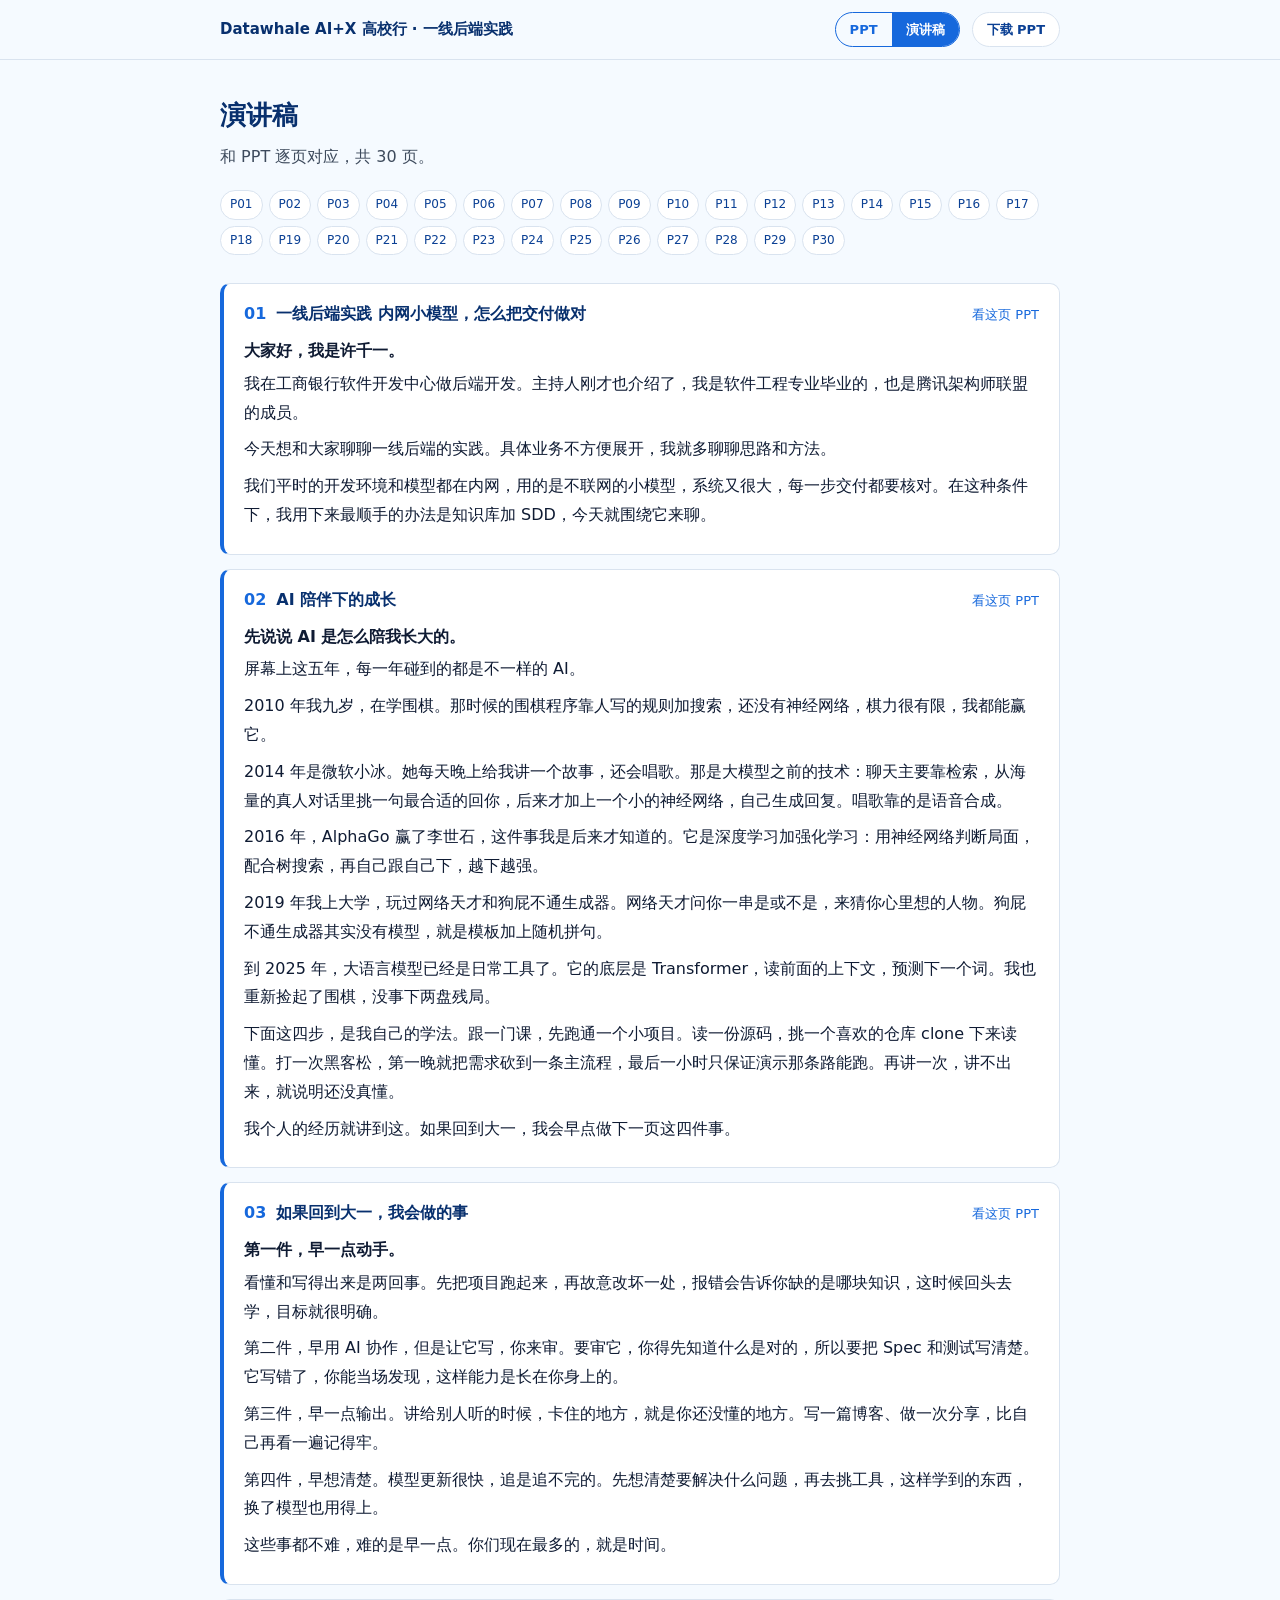
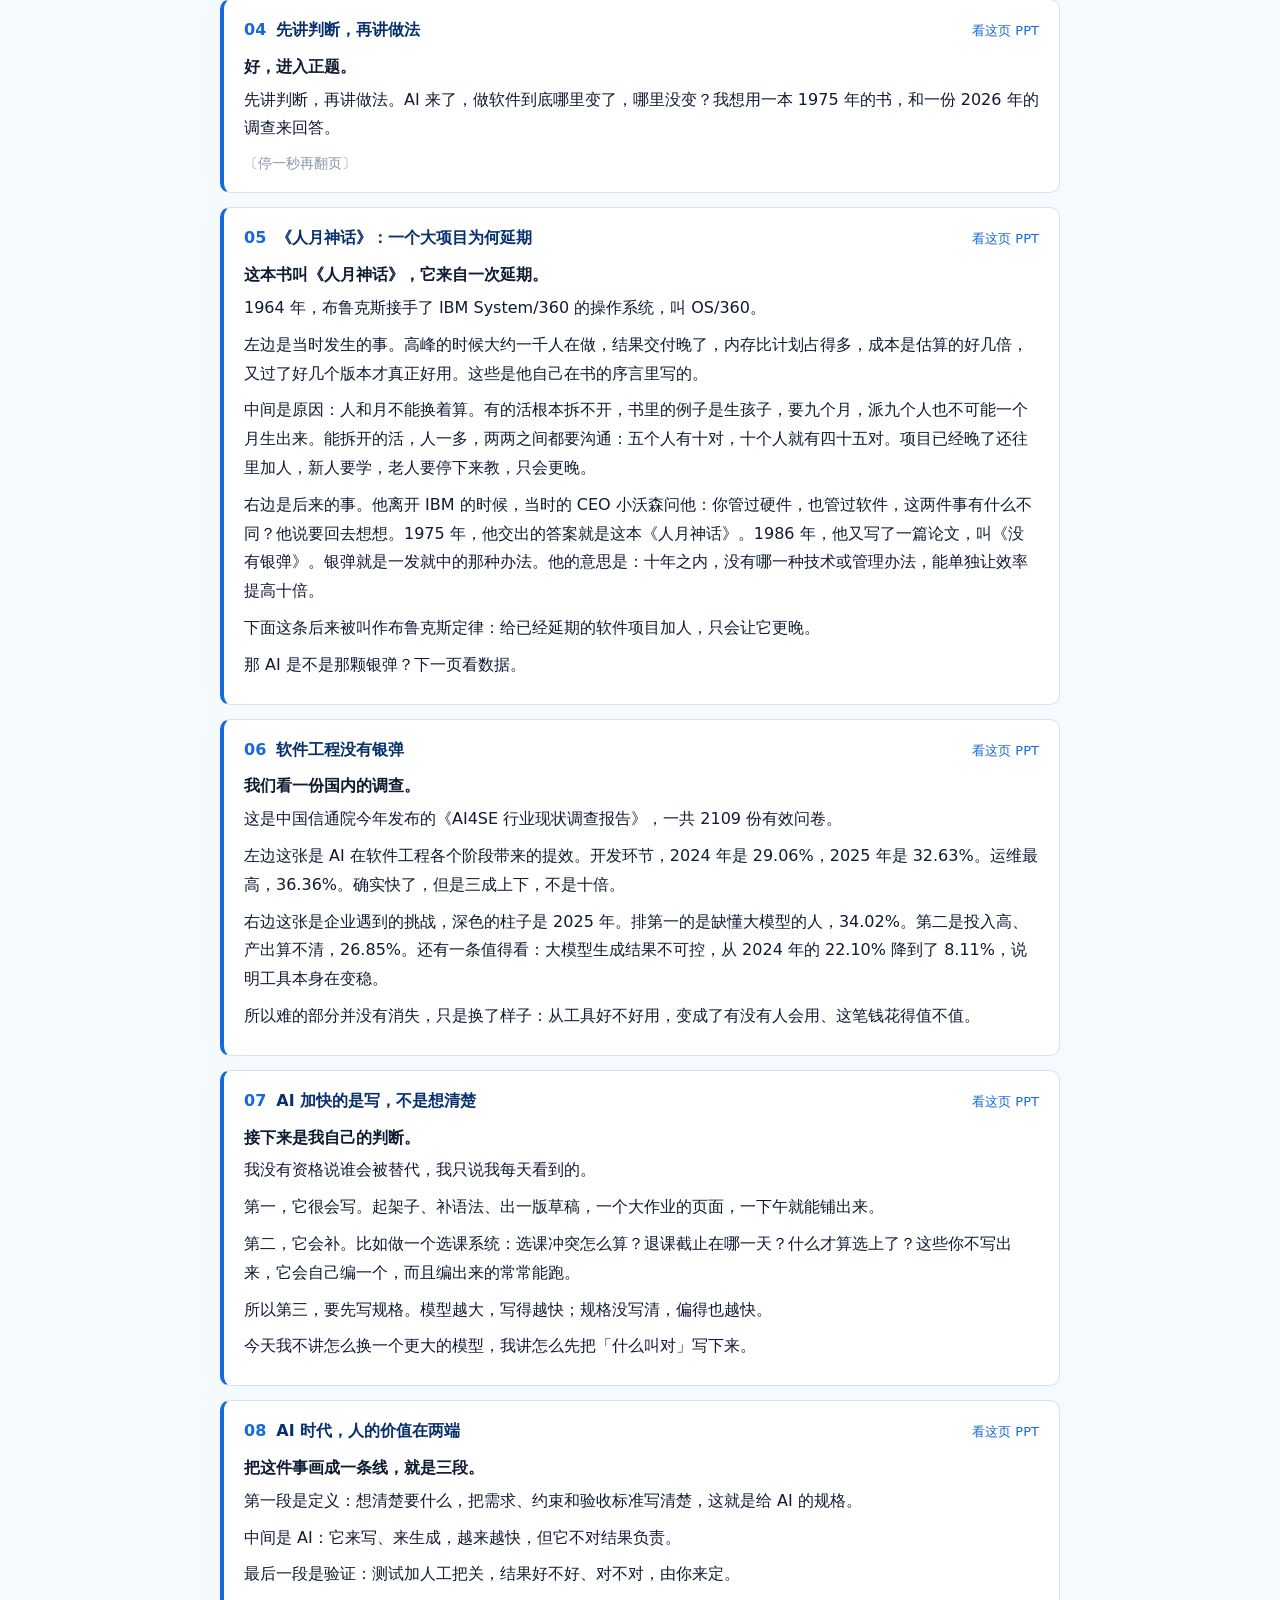
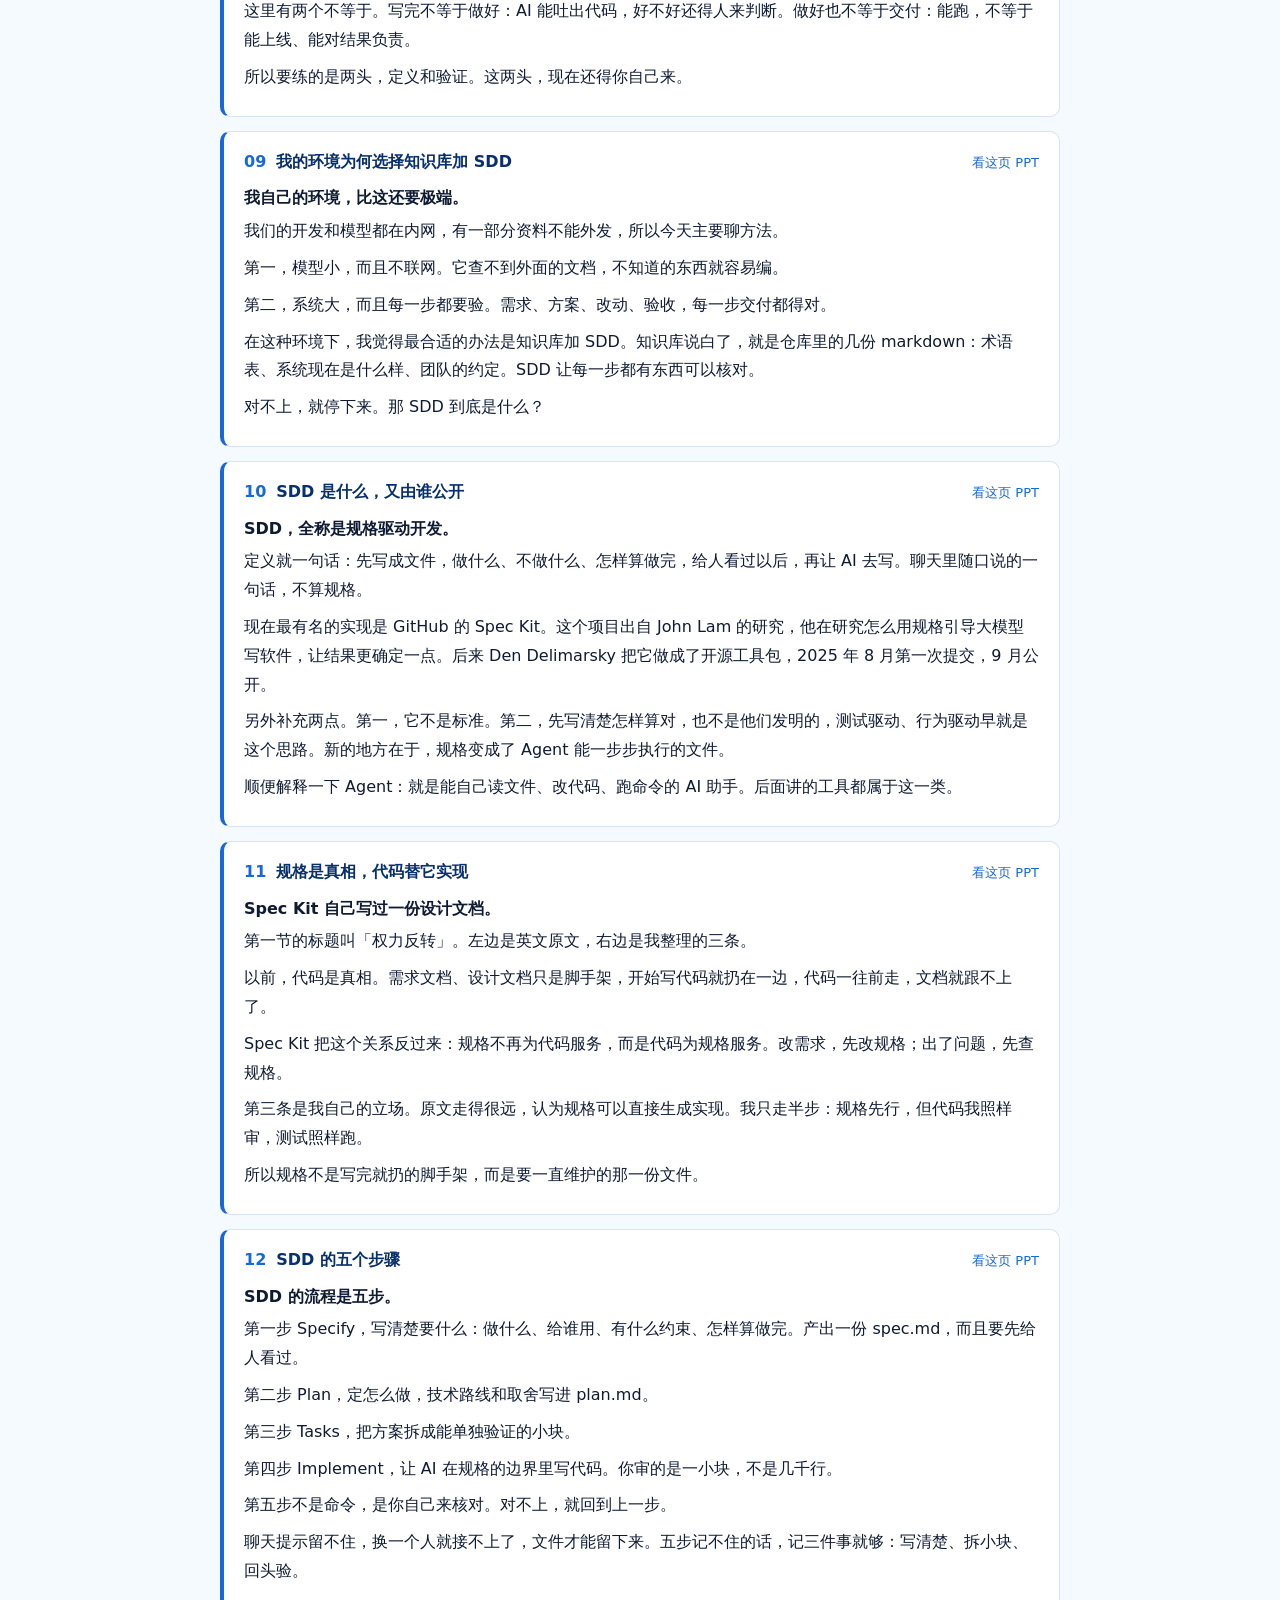
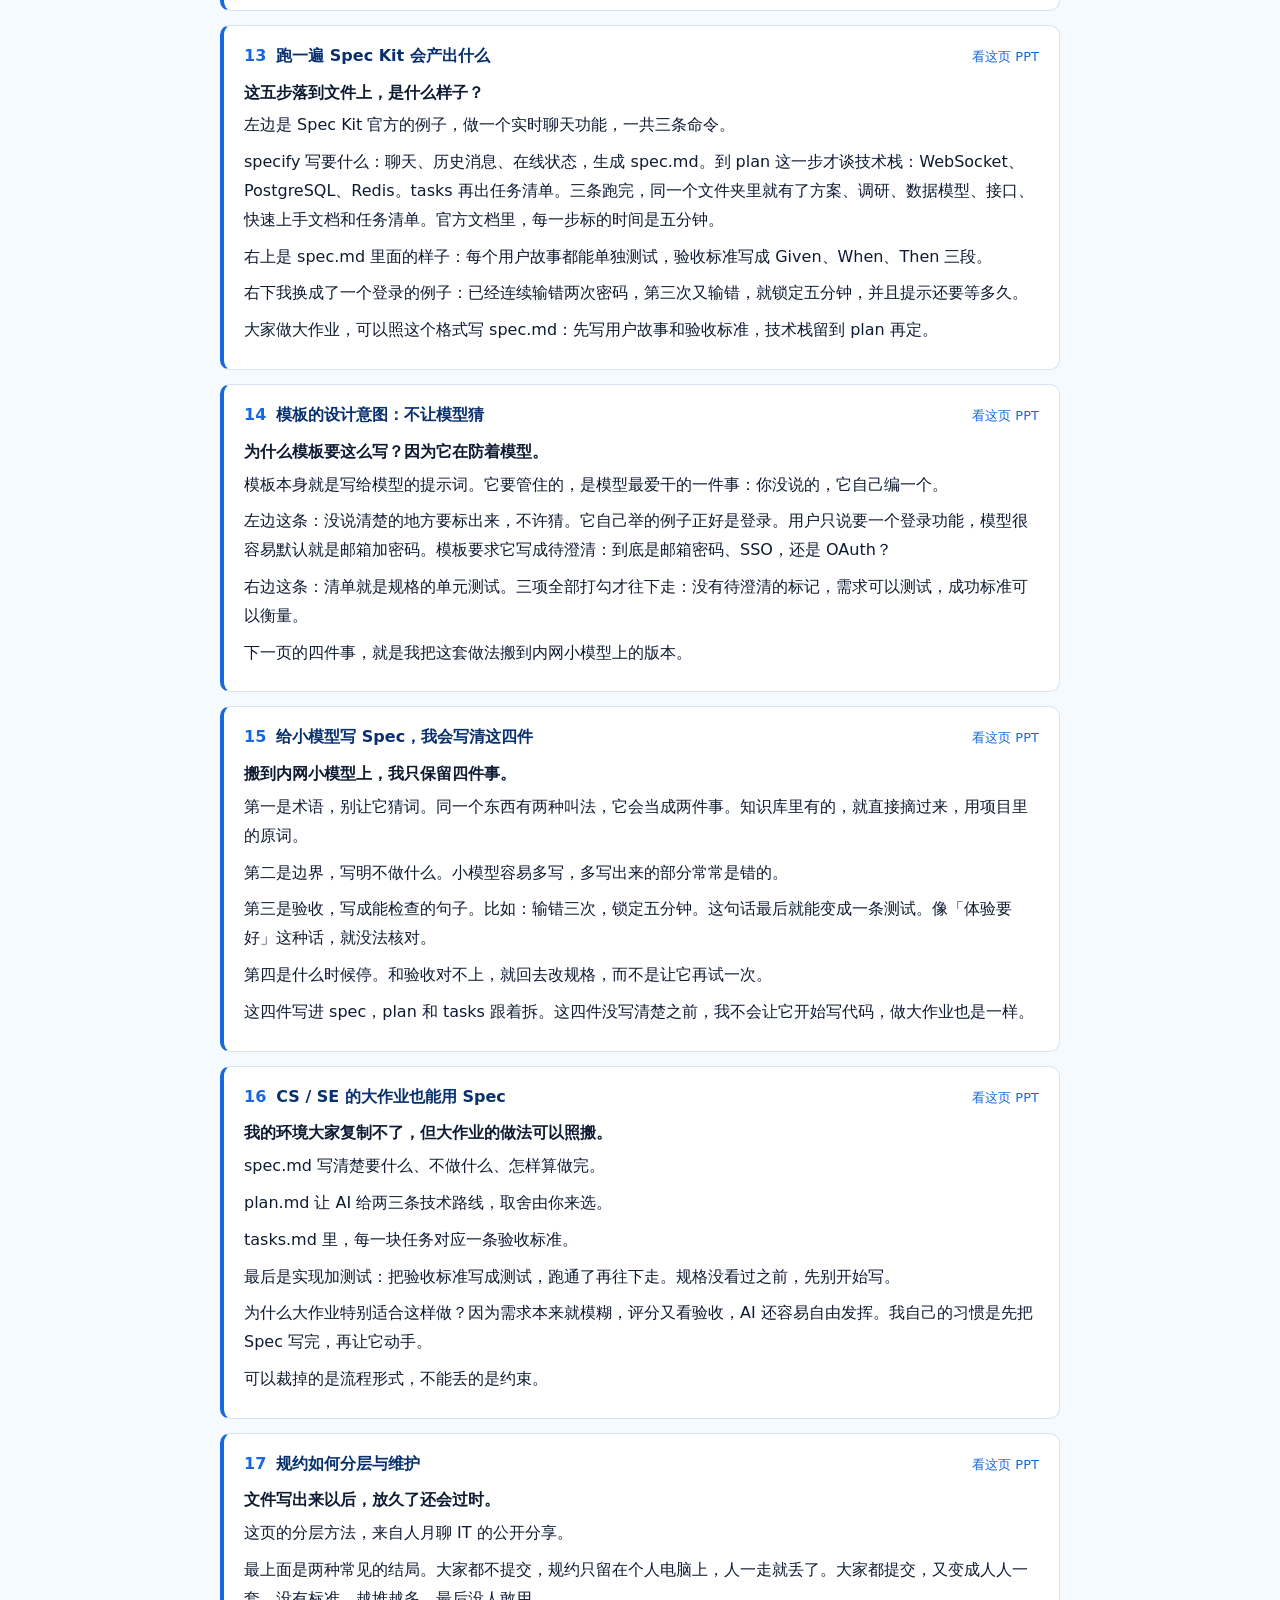
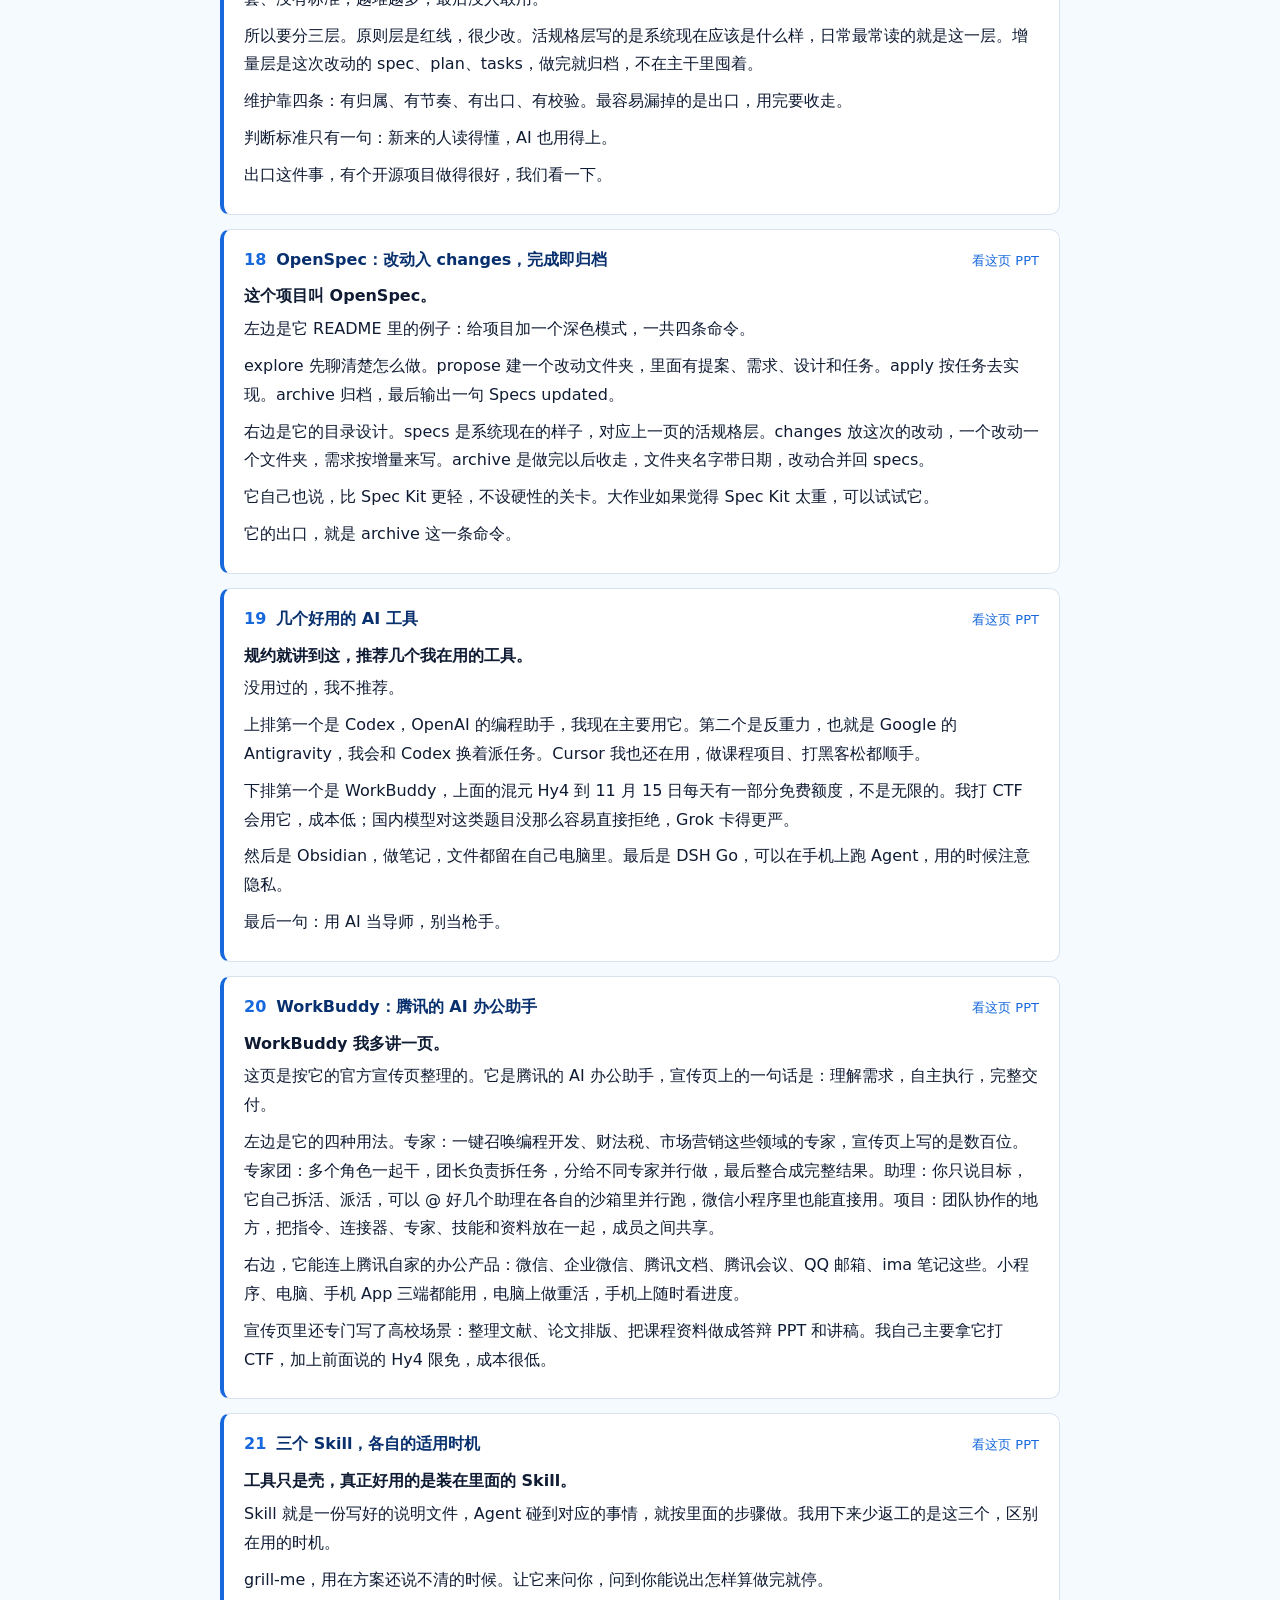
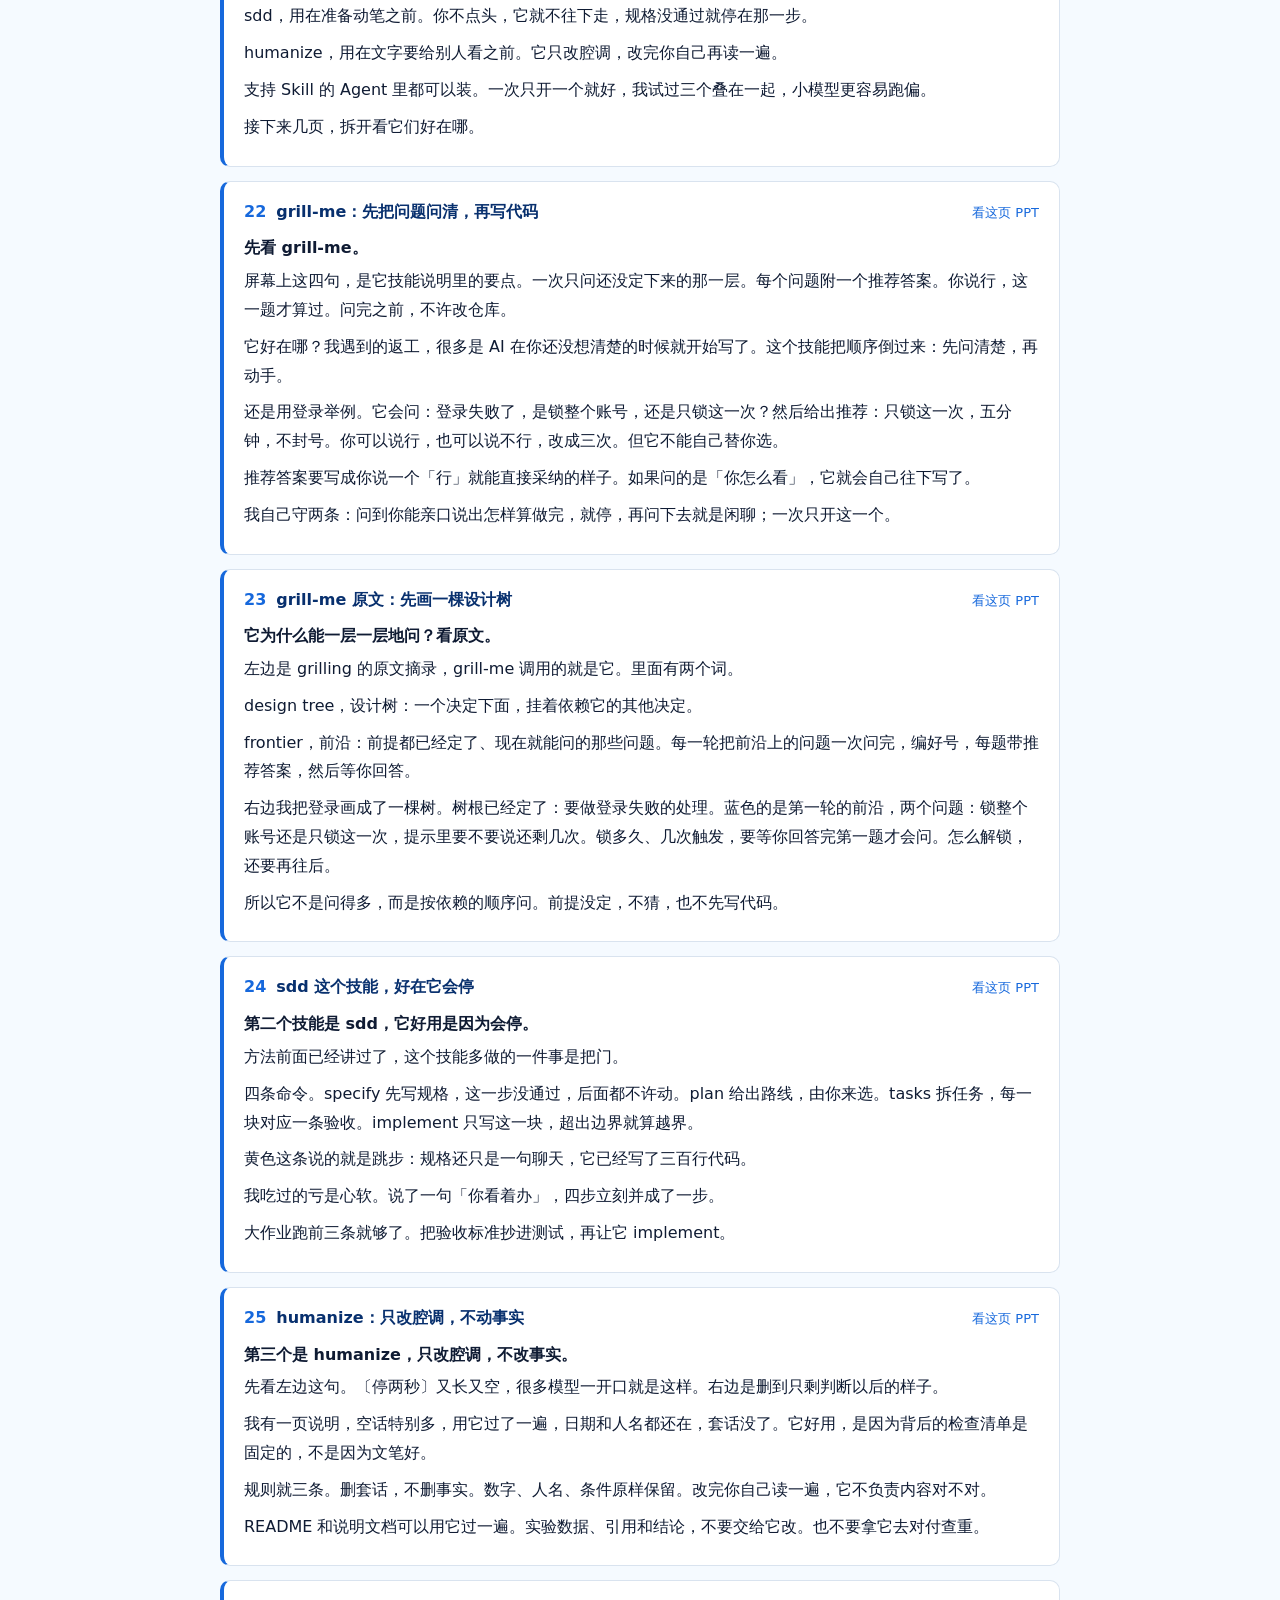
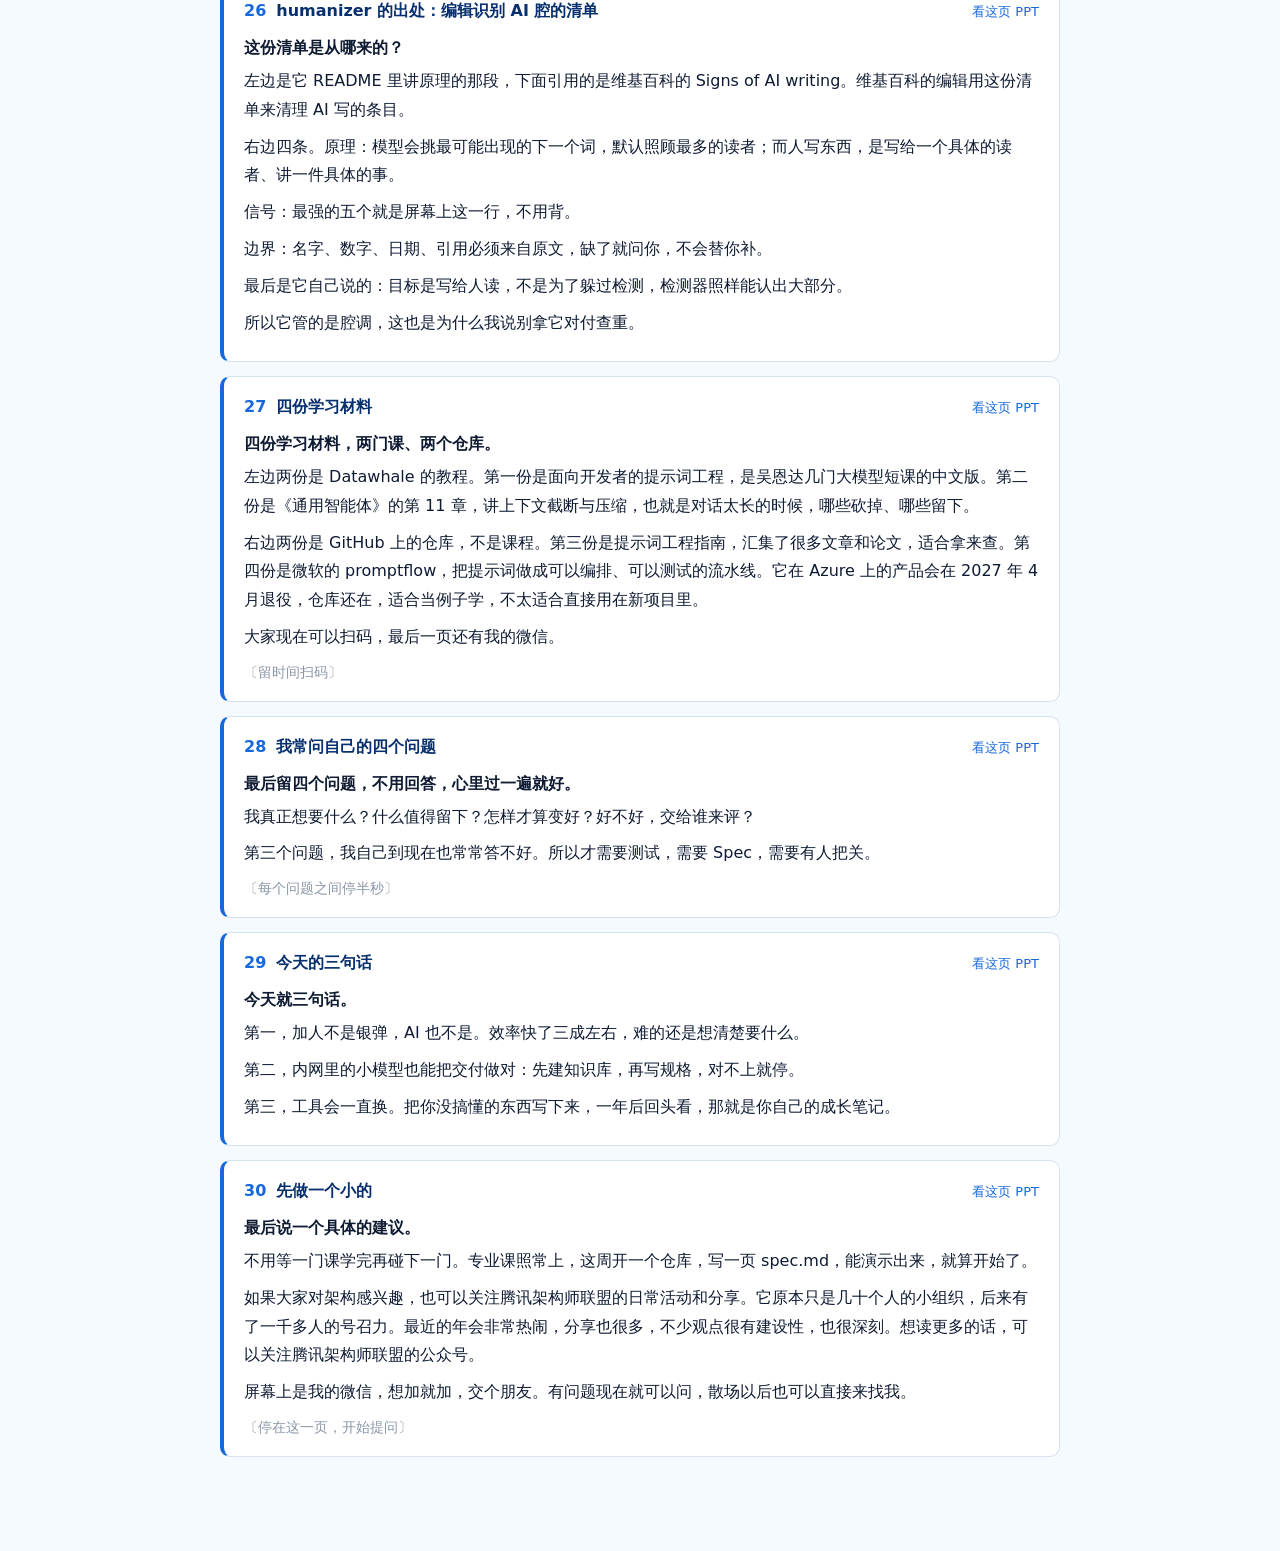
==== commit 06b407f6: "Site: add direct PPT download button on viewer and speech-script pages Co-authored-by: Cursor <curso" ====
--- a/script.html
+++ b/script.html
@@ -20,6 +20,9 @@
 .seg{display:inline-flex;border:1px solid var(--blue);border-radius:999px;overflow:hidden;flex:none}
 .seg a{padding:5px 14px;font-size:13px;font-weight:700;text-decoration:none;color:var(--blue)}
 .seg a.on{background:var(--blue);color:#fff}
+.dl{flex:none;padding:5px 14px;font-size:13px;font-weight:700;text-decoration:none;border-radius:999px;
+  border:1px solid var(--border);color:var(--blue-d);background:#fff}
+.dl:hover{border-color:var(--blue);color:var(--blue)}
 main{max-width:880px;margin:0 auto;padding:24px 20px 80px}
 h1{font-size:26px;margin:8px 0 4px;color:var(--deep)}
 .lead{color:var(--body);margin:0 0 18px}
@@ -44,6 +47,7 @@
 <div class="top"><div class="top-in">
   <span class="brand">Datawhale AI+X 高校行 · 一线后端实践</span>
   <span class="seg"><a id="toDeck" href="index.html">PPT</a><a class="on" href="#p1">演讲稿</a></span>
+  <a class="dl" href="aix-talk-26pages.pptx" download>下载 PPT</a>
 </div></div>
 <main>
 <h1>演讲稿</h1>
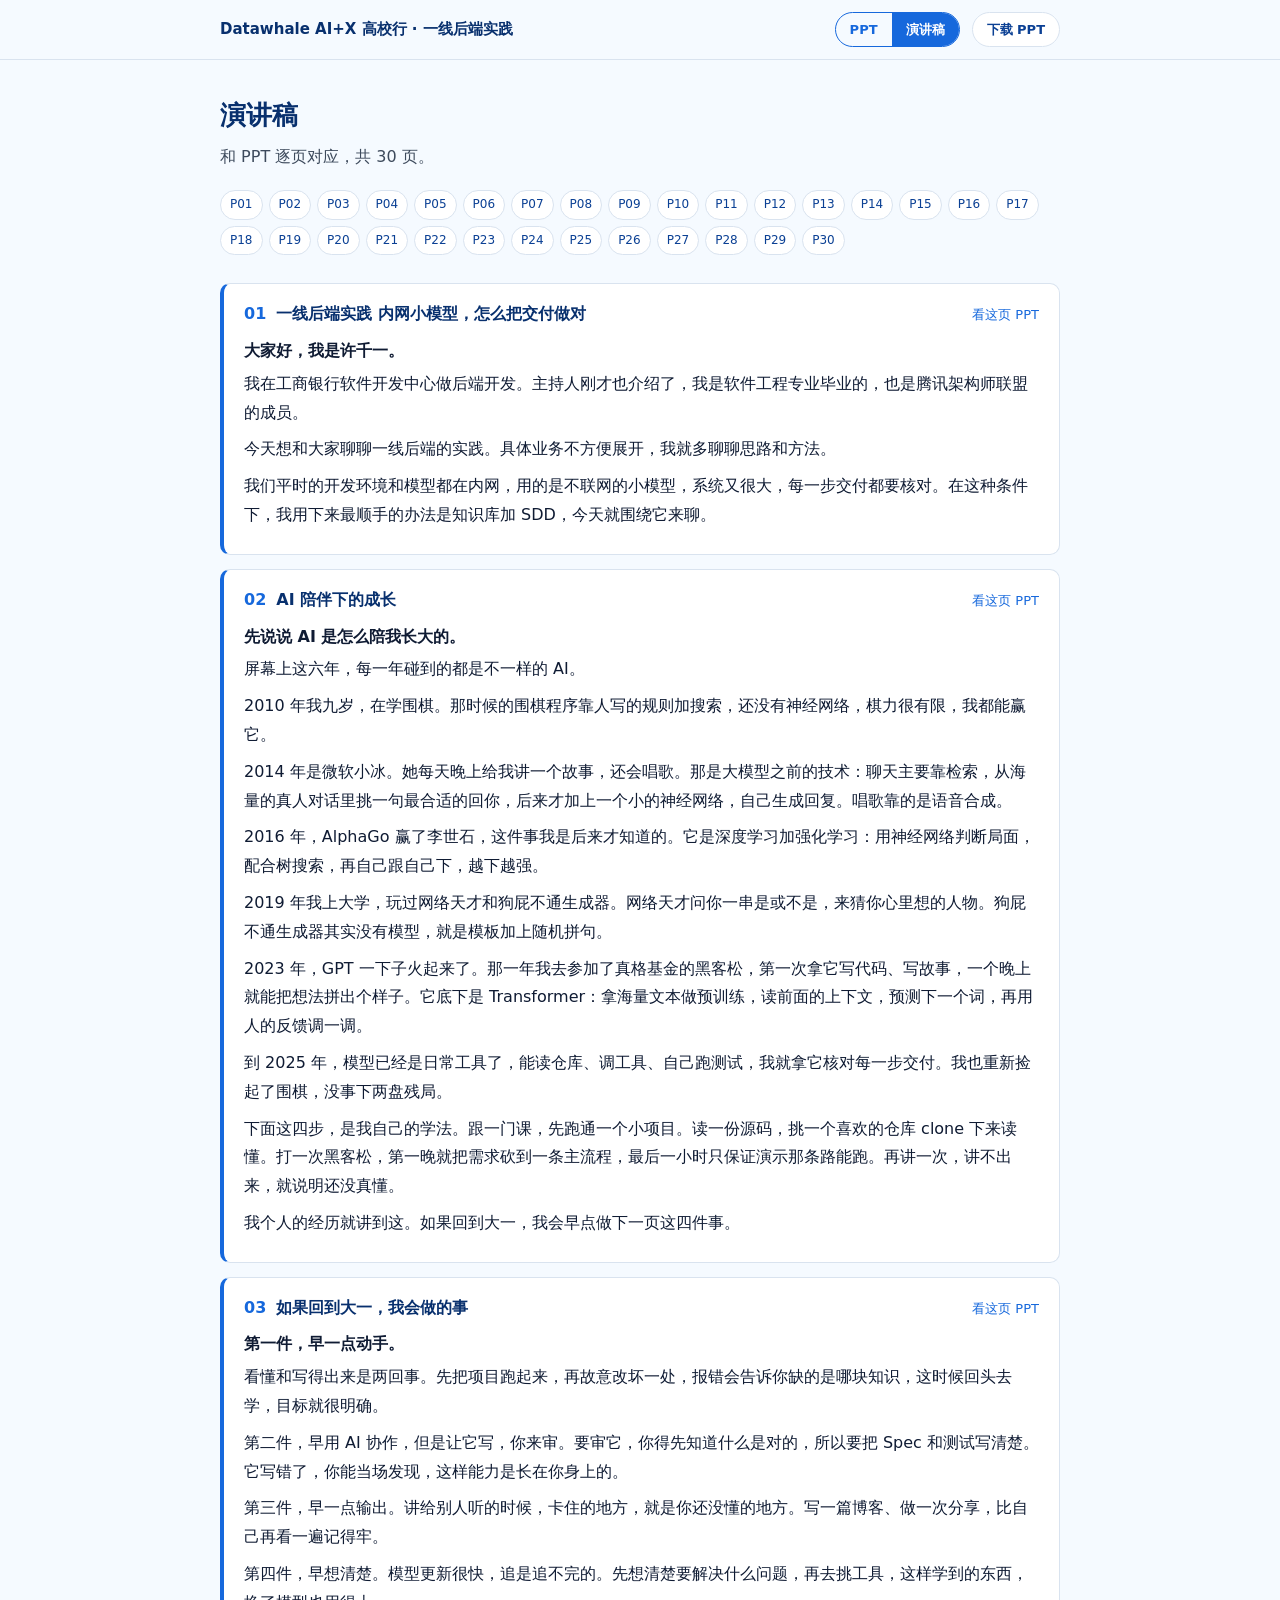
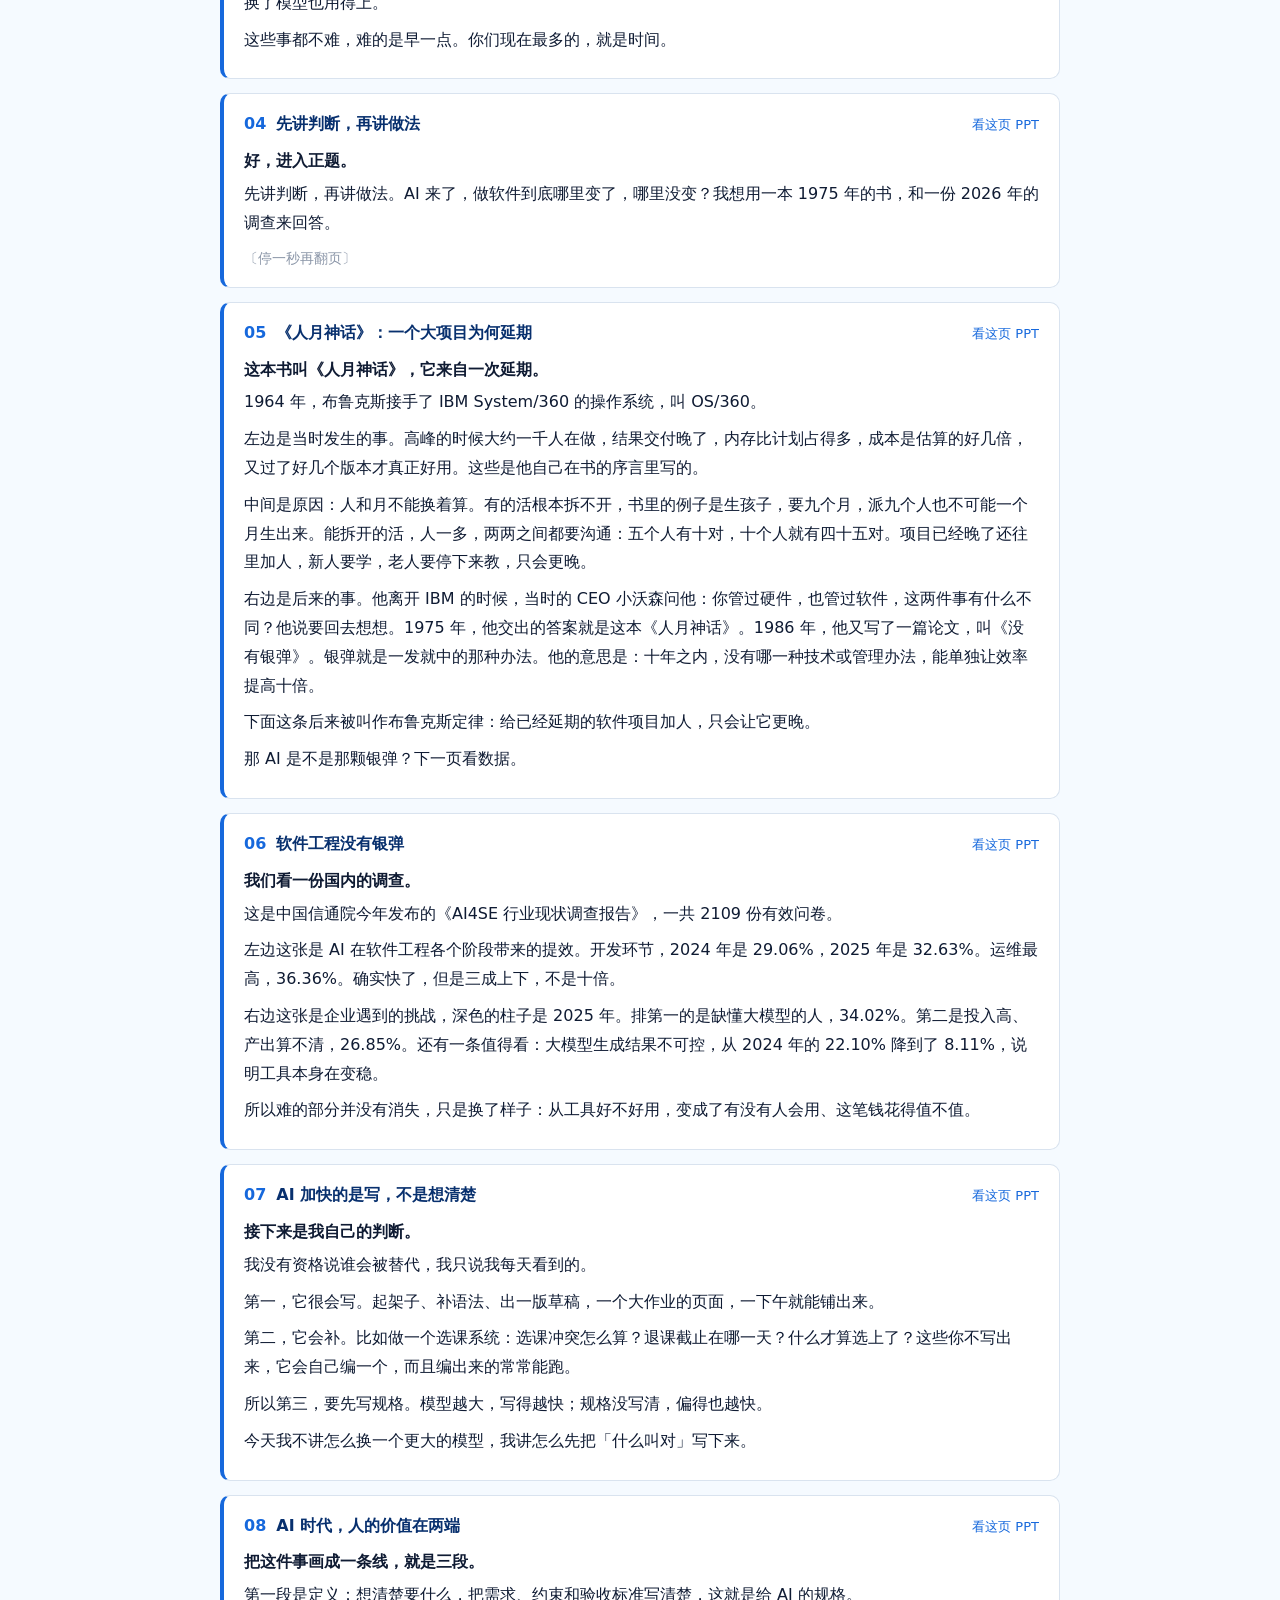
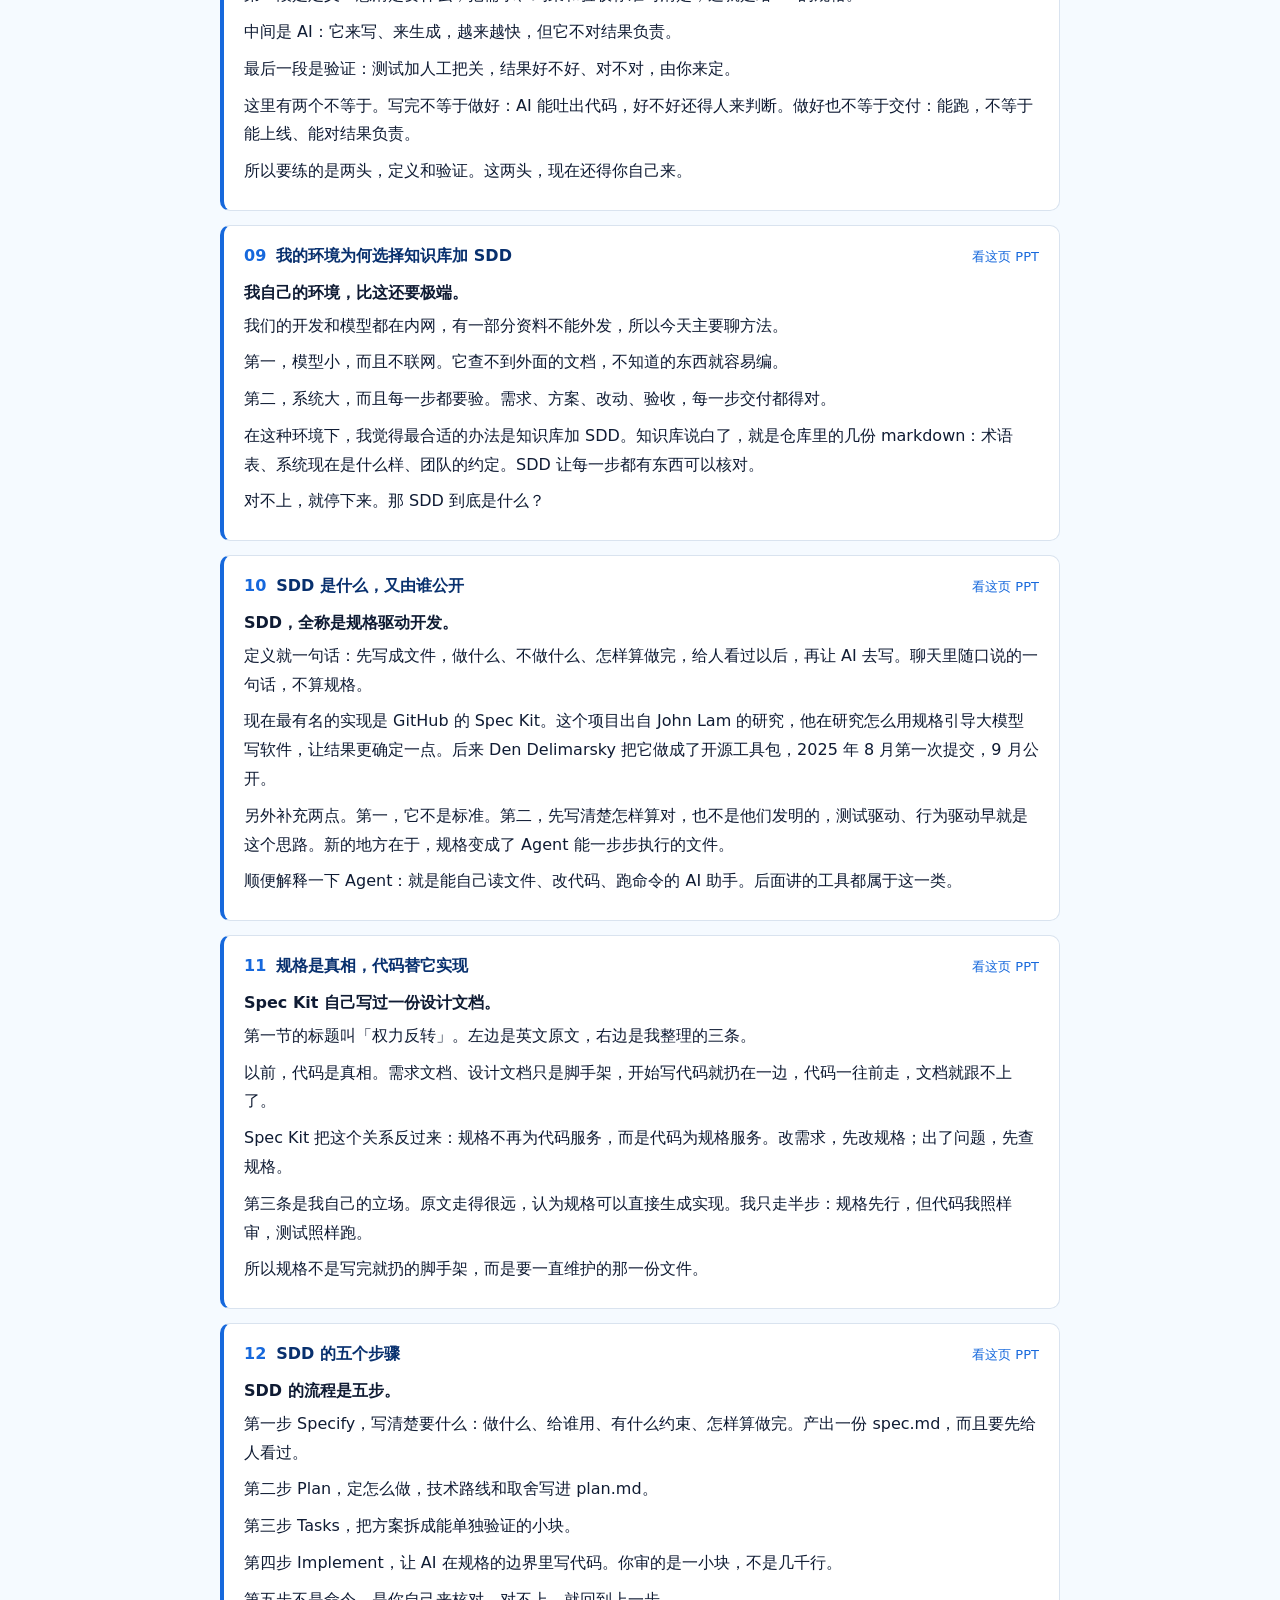
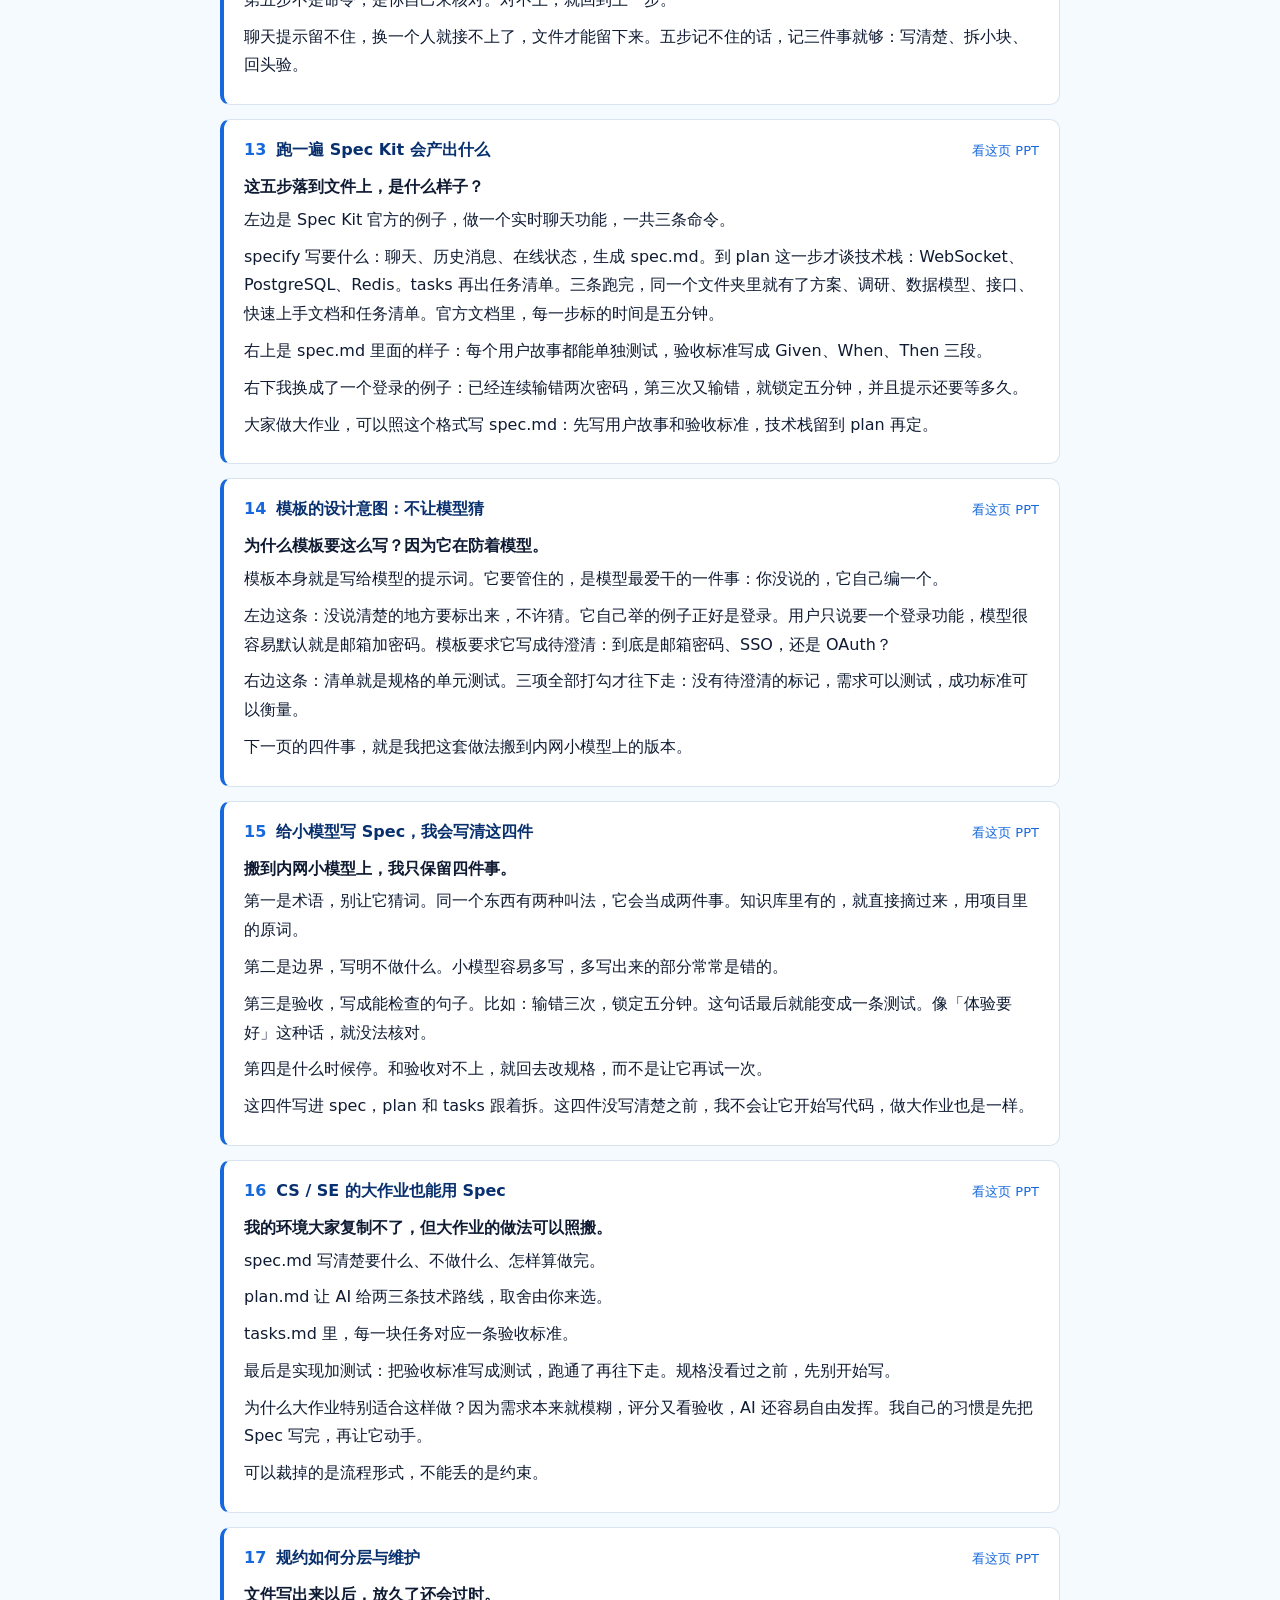
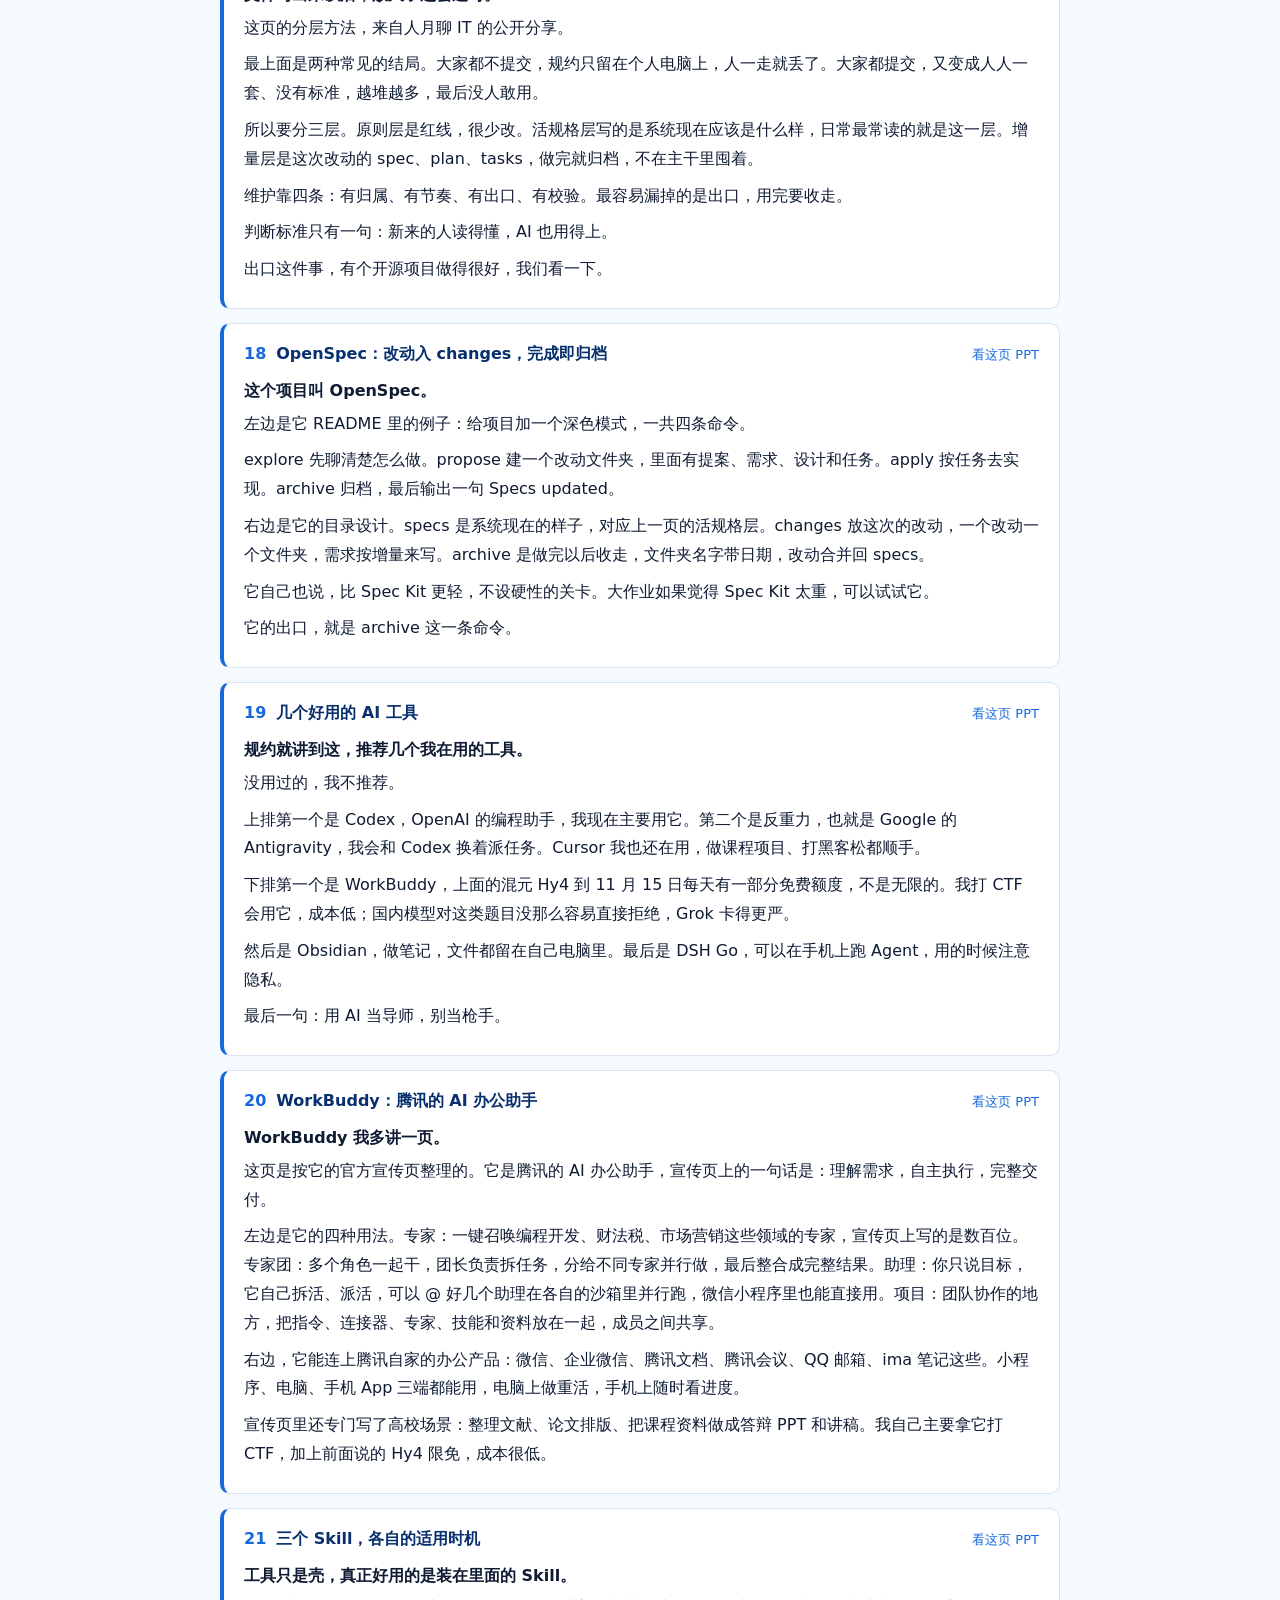
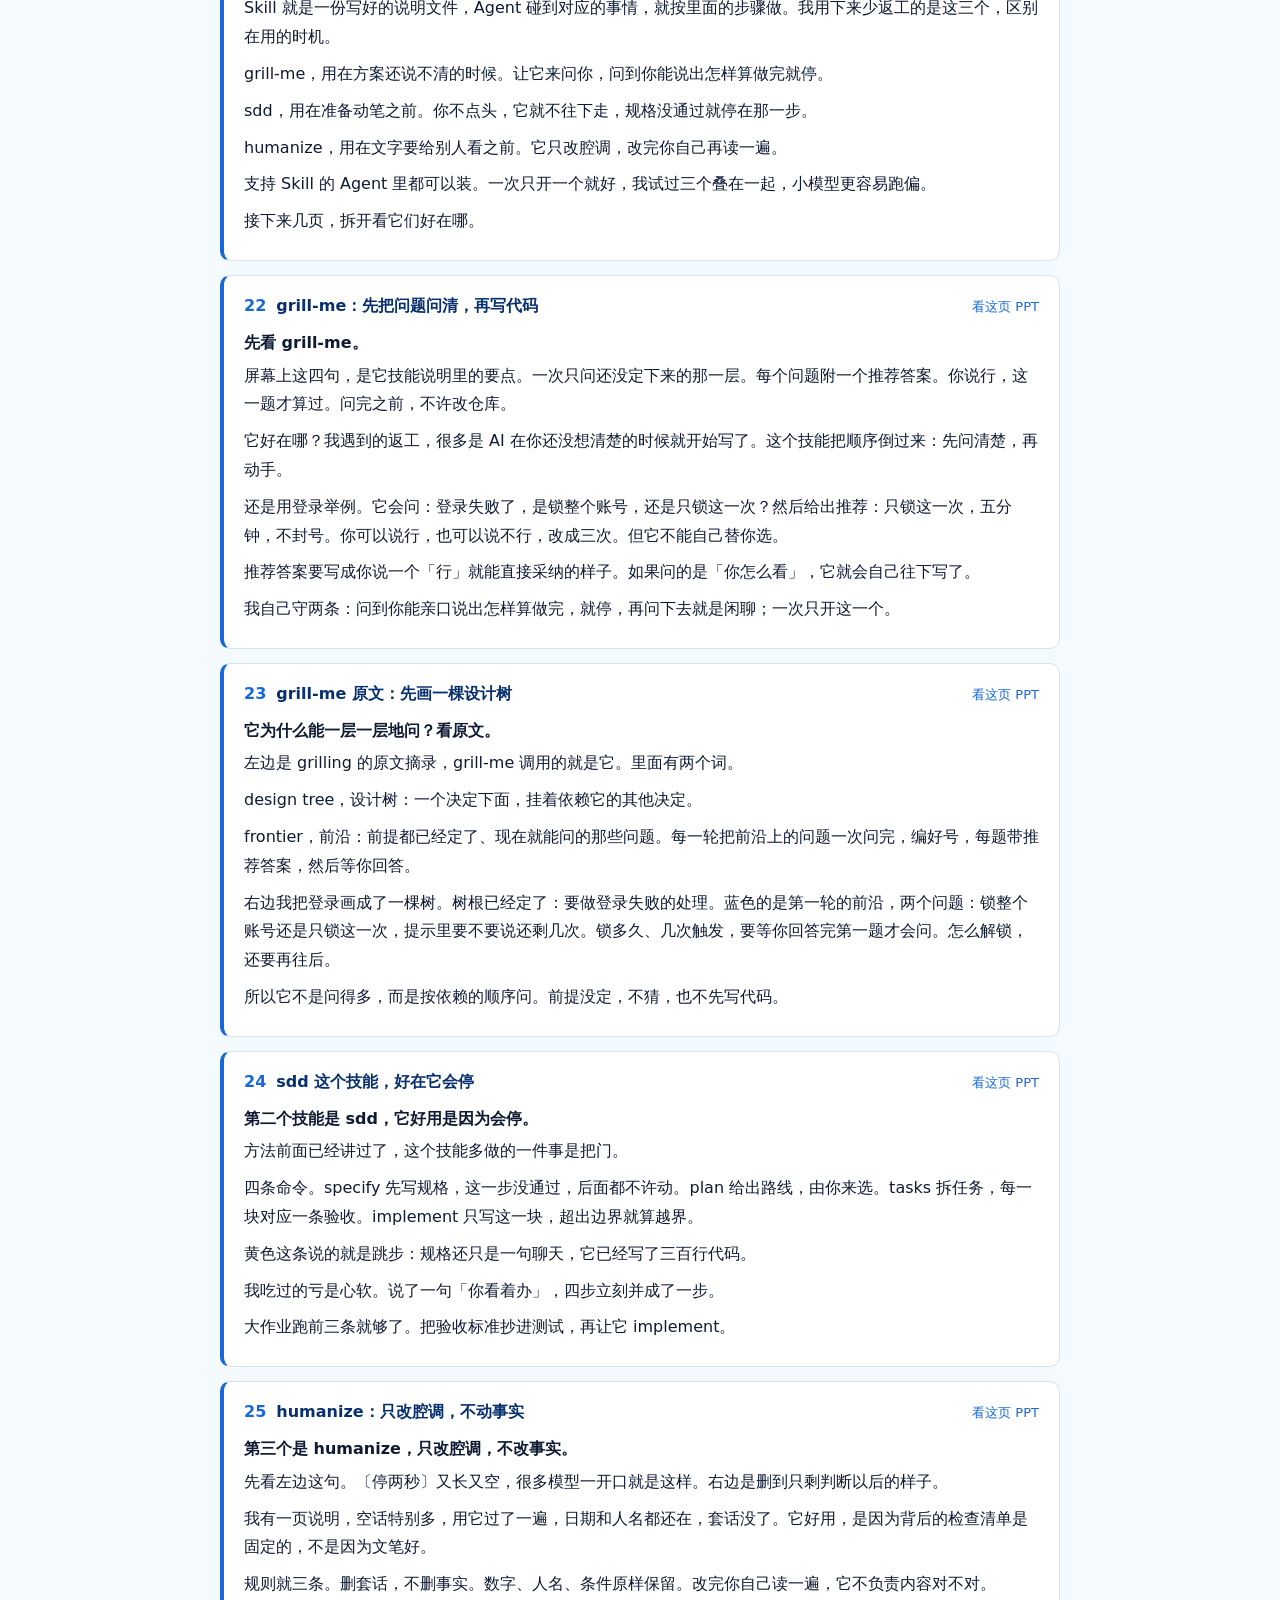
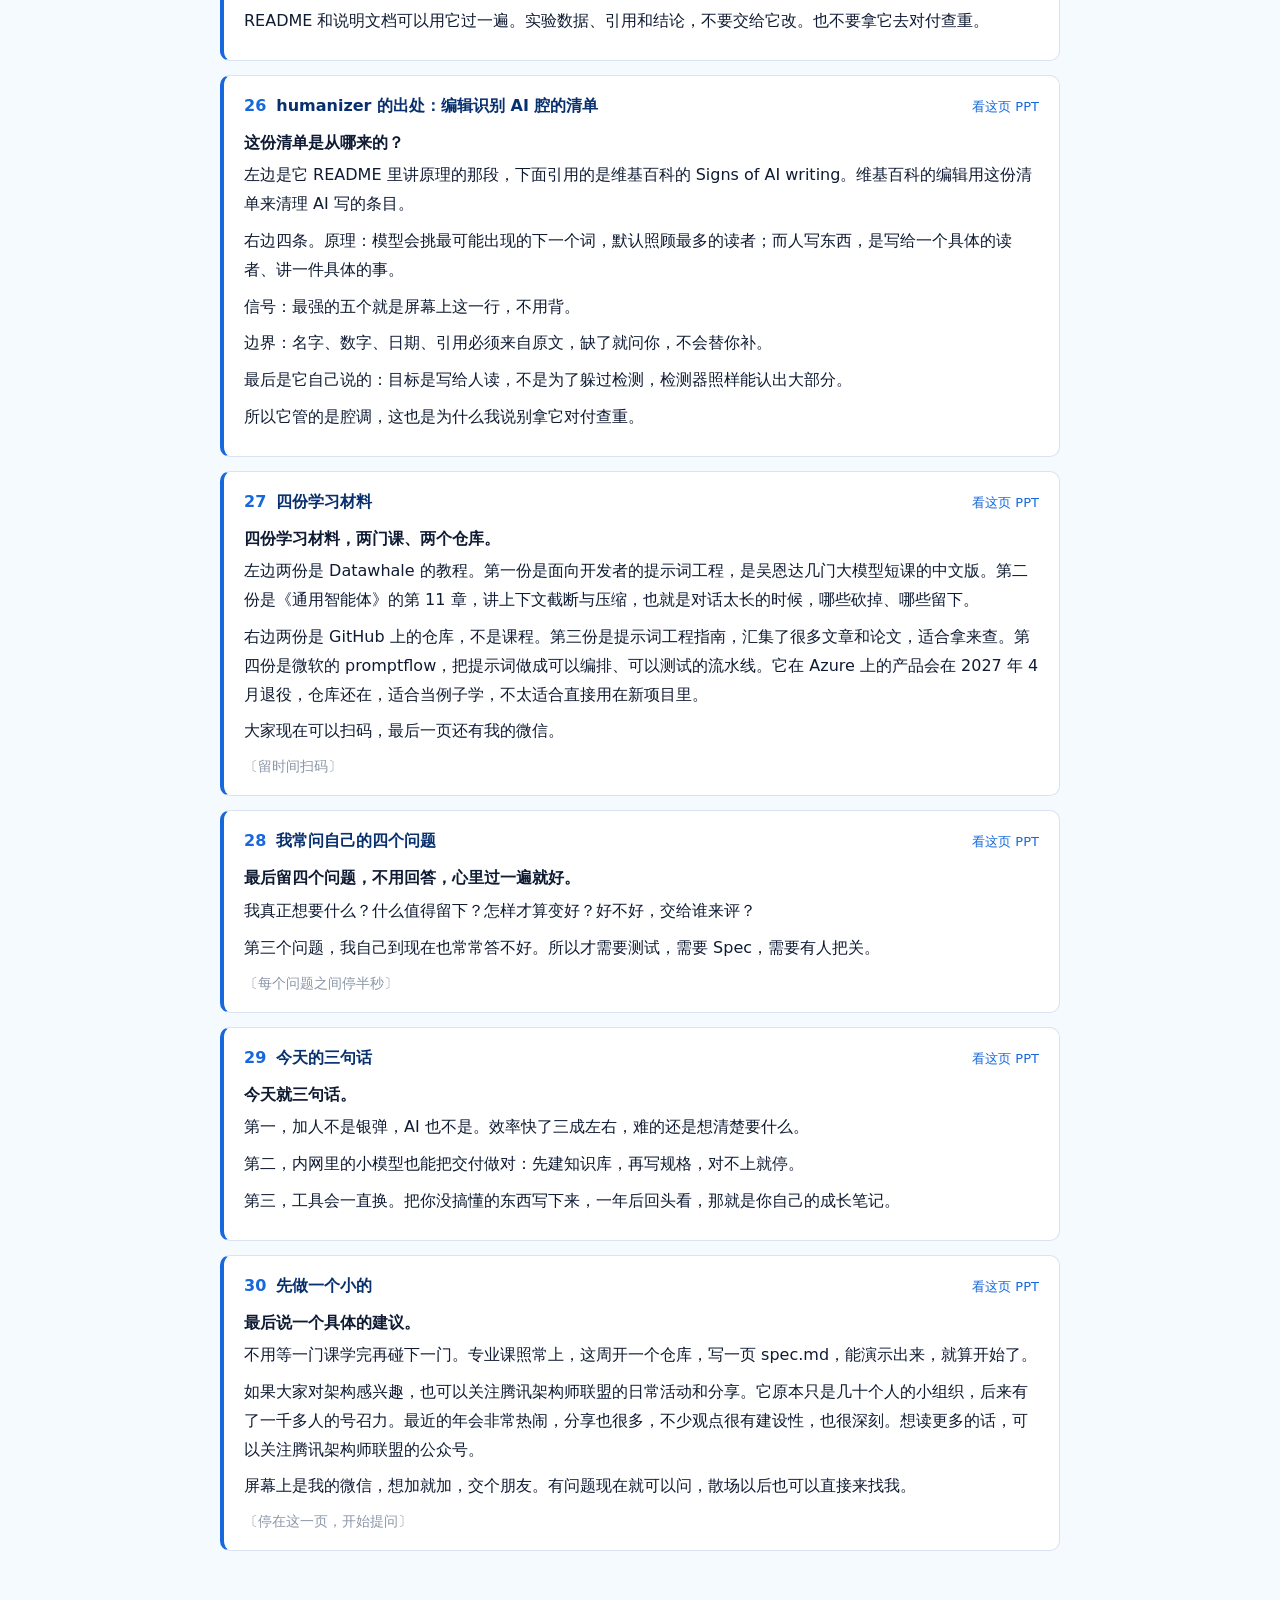
==== commit 296cd94a: "P02 timeline: add 2023 GPT + ZhenFund hackathon as 6th card Co-authored-by: Cursor <cursoragent@curs" ====
--- a/script.html
+++ b/script.html
@@ -54,7 +54,7 @@
 <p class="lead">和 PPT 逐页对应，共 30 页。</p>
 <nav class="toc"><a href="#p1">P01</a><a href="#p2">P02</a><a href="#p3">P03</a><a href="#p4">P04</a><a href="#p5">P05</a><a href="#p6">P06</a><a href="#p7">P07</a><a href="#p8">P08</a><a href="#p9">P09</a><a href="#p10">P10</a><a href="#p11">P11</a><a href="#p12">P12</a><a href="#p13">P13</a><a href="#p14">P14</a><a href="#p15">P15</a><a href="#p16">P16</a><a href="#p17">P17</a><a href="#p18">P18</a><a href="#p19">P19</a><a href="#p20">P20</a><a href="#p21">P21</a><a href="#p22">P22</a><a href="#p23">P23</a><a href="#p24">P24</a><a href="#p25">P25</a><a href="#p26">P26</a><a href="#p27">P27</a><a href="#p28">P28</a><a href="#p29">P29</a><a href="#p30">P30</a></nav>
 <section id="p1" data-n="1"><div class="sh"><span class="no">01</span><span class="tt">一线后端实践 内网小模型，怎么把交付做对</span><a class="go" href="index.html#s1">看这页 PPT</a></div><p class="op">大家好，我是许千一。</p><p class="bd">我在工商银行软件开发中心做后端开发。主持人刚才也介绍了，我是软件工程专业毕业的，也是腾讯架构师联盟的成员。</p><p class="bd">今天想和大家聊聊一线后端的实践。具体业务不方便展开，我就多聊聊思路和方法。</p><p class="bd">我们平时的开发环境和模型都在内网，用的是不联网的小模型，系统又很大，每一步交付都要核对。在这种条件下，我用下来最顺手的办法是知识库加 SDD，今天就围绕它来聊。</p></section>
-<section id="p2" data-n="2"><div class="sh"><span class="no">02</span><span class="tt">AI 陪伴下的成长</span><a class="go" href="index.html#s2">看这页 PPT</a></div><p class="op">先说说 AI 是怎么陪我长大的。</p><p class="bd">屏幕上这五年，每一年碰到的都是不一样的 AI。</p><p class="bd">2010 年我九岁，在学围棋。那时候的围棋程序靠人写的规则加搜索，还没有神经网络，棋力很有限，我都能赢它。</p><p class="bd">2014 年是微软小冰。她每天晚上给我讲一个故事，还会唱歌。那是大模型之前的技术：聊天主要靠检索，从海量的真人对话里挑一句最合适的回你，后来才加上一个小的神经网络，自己生成回复。唱歌靠的是语音合成。</p><p class="bd">2016 年，AlphaGo 赢了李世石，这件事我是后来才知道的。它是深度学习加强化学习：用神经网络判断局面，配合树搜索，再自己跟自己下，越下越强。</p><p class="bd">2019 年我上大学，玩过网络天才和狗屁不通生成器。网络天才问你一串是或不是，来猜你心里想的人物。狗屁不通生成器其实没有模型，就是模板加上随机拼句。</p><p class="bd">到 2025 年，大语言模型已经是日常工具了。它的底层是 Transformer，读前面的上下文，预测下一个词。我也重新捡起了围棋，没事下两盘残局。</p><p class="bd">下面这四步，是我自己的学法。跟一门课，先跑通一个小项目。读一份源码，挑一个喜欢的仓库 clone 下来读懂。打一次黑客松，第一晚就把需求砍到一条主流程，最后一小时只保证演示那条路能跑。再讲一次，讲不出来，就说明还没真懂。</p><p class="bd">我个人的经历就讲到这。如果回到大一，我会早点做下一页这四件事。</p></section>
+<section id="p2" data-n="2"><div class="sh"><span class="no">02</span><span class="tt">AI 陪伴下的成长</span><a class="go" href="index.html#s2">看这页 PPT</a></div><p class="op">先说说 AI 是怎么陪我长大的。</p><p class="bd">屏幕上这六年，每一年碰到的都是不一样的 AI。</p><p class="bd">2010 年我九岁，在学围棋。那时候的围棋程序靠人写的规则加搜索，还没有神经网络，棋力很有限，我都能赢它。</p><p class="bd">2014 年是微软小冰。她每天晚上给我讲一个故事，还会唱歌。那是大模型之前的技术：聊天主要靠检索，从海量的真人对话里挑一句最合适的回你，后来才加上一个小的神经网络，自己生成回复。唱歌靠的是语音合成。</p><p class="bd">2016 年，AlphaGo 赢了李世石，这件事我是后来才知道的。它是深度学习加强化学习：用神经网络判断局面，配合树搜索，再自己跟自己下，越下越强。</p><p class="bd">2019 年我上大学，玩过网络天才和狗屁不通生成器。网络天才问你一串是或不是，来猜你心里想的人物。狗屁不通生成器其实没有模型，就是模板加上随机拼句。</p><p class="bd">2023 年，GPT 一下子火起来了。那一年我去参加了真格基金的黑客松，第一次拿它写代码、写故事，一个晚上就能把想法拼出个样子。它底下是 Transformer：拿海量文本做预训练，读前面的上下文，预测下一个词，再用人的反馈调一调。</p><p class="bd">到 2025 年，模型已经是日常工具了，能读仓库、调工具、自己跑测试，我就拿它核对每一步交付。我也重新捡起了围棋，没事下两盘残局。</p><p class="bd">下面这四步，是我自己的学法。跟一门课，先跑通一个小项目。读一份源码，挑一个喜欢的仓库 clone 下来读懂。打一次黑客松，第一晚就把需求砍到一条主流程，最后一小时只保证演示那条路能跑。再讲一次，讲不出来，就说明还没真懂。</p><p class="bd">我个人的经历就讲到这。如果回到大一，我会早点做下一页这四件事。</p></section>
 <section id="p3" data-n="3"><div class="sh"><span class="no">03</span><span class="tt">如果回到大一，我会做的事</span><a class="go" href="index.html#s3">看这页 PPT</a></div><p class="op">第一件，早一点动手。</p><p class="bd">看懂和写得出来是两回事。先把项目跑起来，再故意改坏一处，报错会告诉你缺的是哪块知识，这时候回头去学，目标就很明确。</p><p class="bd">第二件，早用 AI 协作，但是让它写，你来审。要审它，你得先知道什么是对的，所以要把 Spec 和测试写清楚。它写错了，你能当场发现，这样能力是长在你身上的。</p><p class="bd">第三件，早一点输出。讲给别人听的时候，卡住的地方，就是你还没懂的地方。写一篇博客、做一次分享，比自己再看一遍记得牢。</p><p class="bd">第四件，早想清楚。模型更新很快，追是追不完的。先想清楚要解决什么问题，再去挑工具，这样学到的东西，换了模型也用得上。</p><p class="bd">这些事都不难，难的是早一点。你们现在最多的，就是时间。</p></section>
 <section id="p4" data-n="4"><div class="sh"><span class="no">04</span><span class="tt">先讲判断，再讲做法</span><a class="go" href="index.html#s4">看这页 PPT</a></div><p class="op">好，进入正题。</p><p class="bd">先讲判断，再讲做法。AI 来了，做软件到底哪里变了，哪里没变？我想用一本 1975 年的书，和一份 2026 年的调查来回答。</p><p class="st">〔停一秒再翻页〕</p></section>
 <section id="p5" data-n="5"><div class="sh"><span class="no">05</span><span class="tt">《人月神话》：一个大项目为何延期</span><a class="go" href="index.html#s5">看这页 PPT</a></div><p class="op">这本书叫《人月神话》，它来自一次延期。</p><p class="bd">1964 年，布鲁克斯接手了 IBM System/360 的操作系统，叫 OS/360。</p><p class="bd">左边是当时发生的事。高峰的时候大约一千人在做，结果交付晚了，内存比计划占得多，成本是估算的好几倍，又过了好几个版本才真正好用。这些是他自己在书的序言里写的。</p><p class="bd">中间是原因：人和月不能换着算。有的活根本拆不开，书里的例子是生孩子，要九个月，派九个人也不可能一个月生出来。能拆开的活，人一多，两两之间都要沟通：五个人有十对，十个人就有四十五对。项目已经晚了还往里加人，新人要学，老人要停下来教，只会更晚。</p><p class="bd">右边是后来的事。他离开 IBM 的时候，当时的 CEO 小沃森问他：你管过硬件，也管过软件，这两件事有什么不同？他说要回去想想。1975 年，他交出的答案就是这本《人月神话》。1986 年，他又写了一篇论文，叫《没有银弹》。银弹就是一发就中的那种办法。他的意思是：十年之内，没有哪一种技术或管理办法，能单独让效率提高十倍。</p><p class="bd">下面这条后来被叫作布鲁克斯定律：给已经延期的软件项目加人，只会让它更晚。</p><p class="bd">那 AI 是不是那颗银弹？下一页看数据。</p></section>
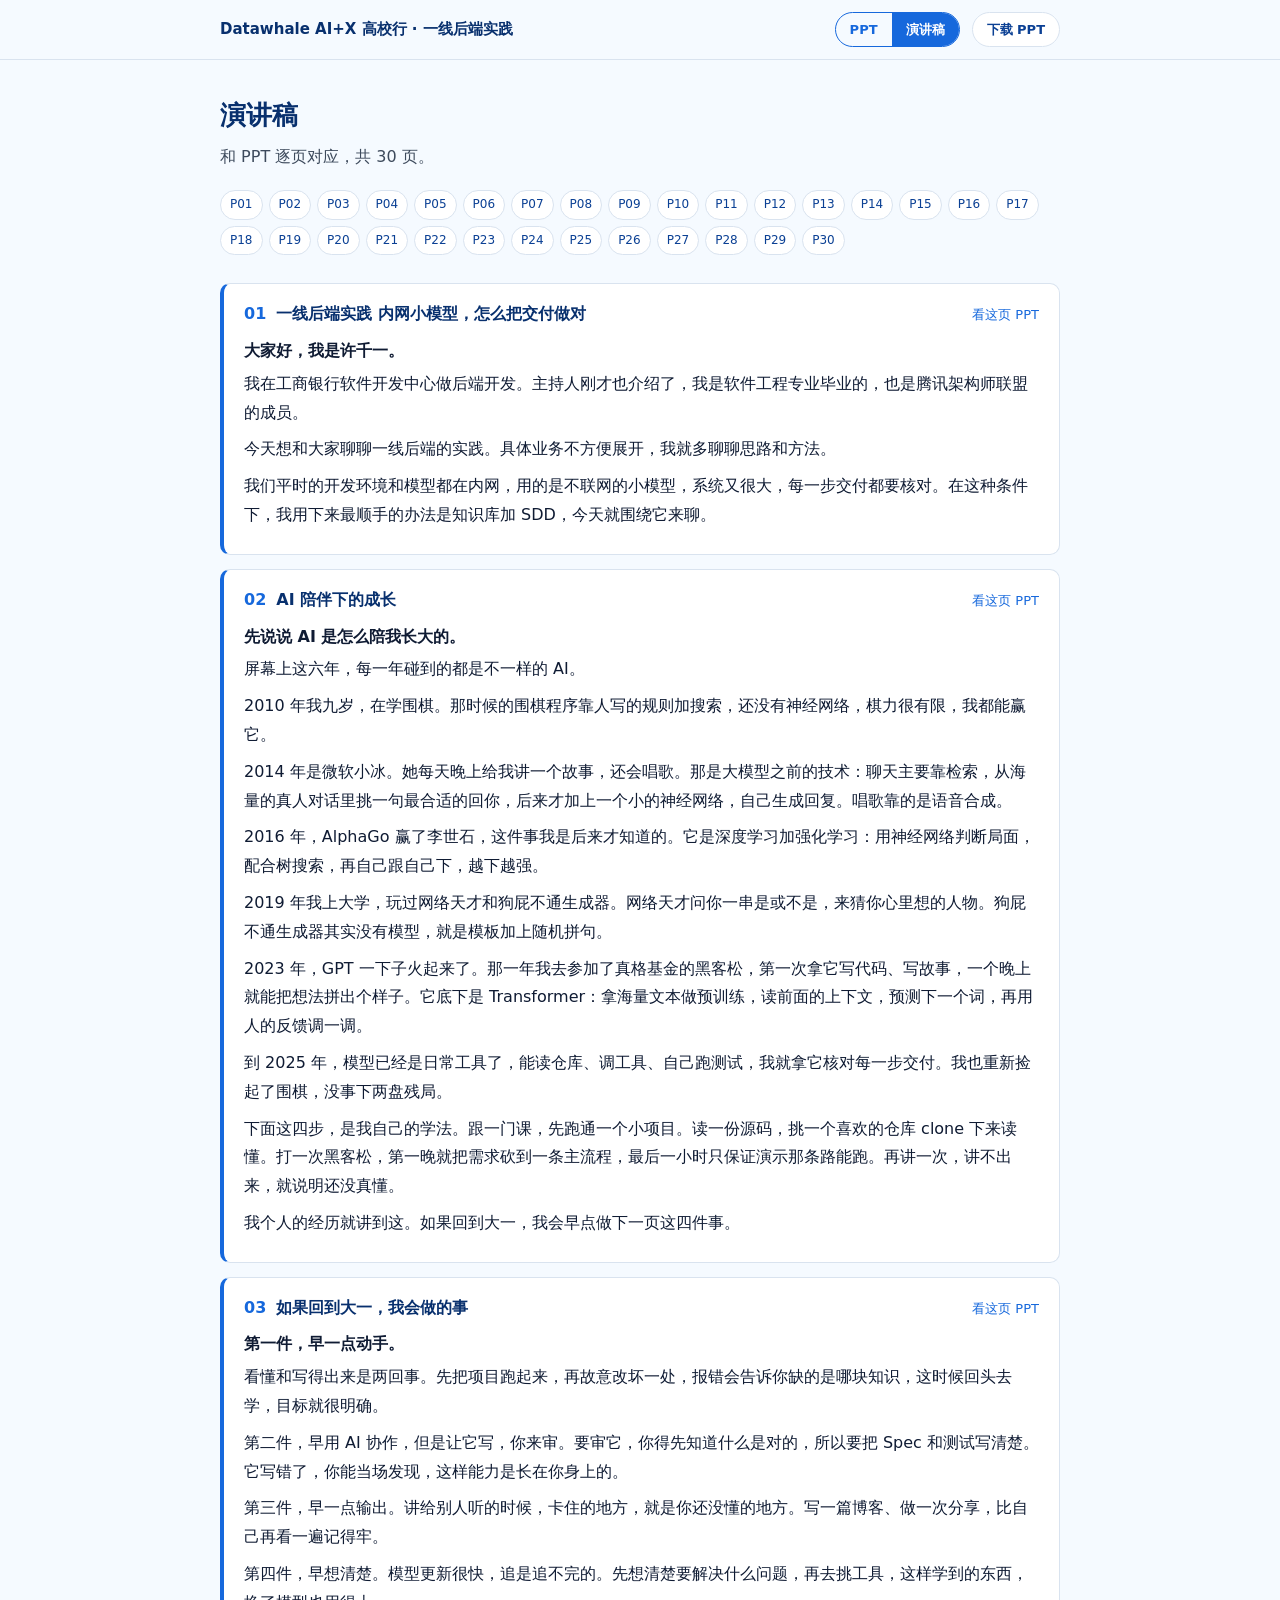
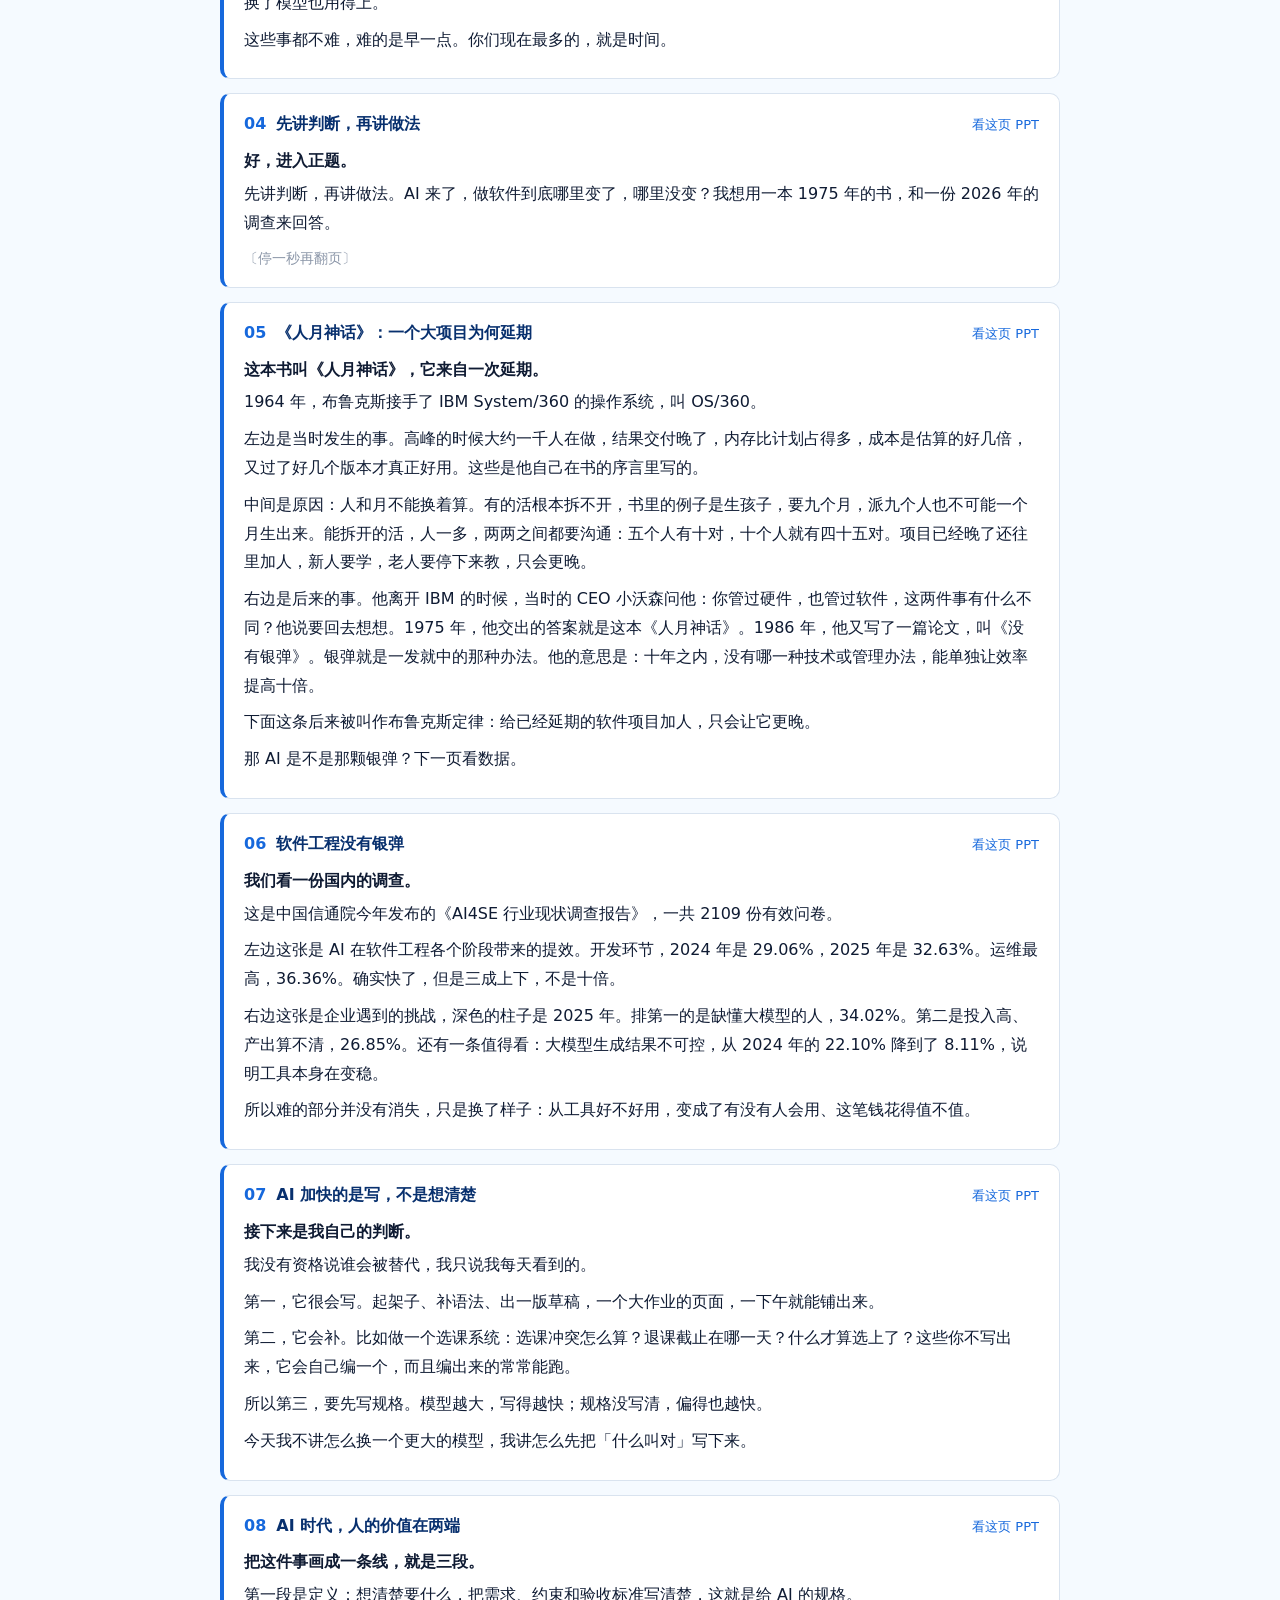
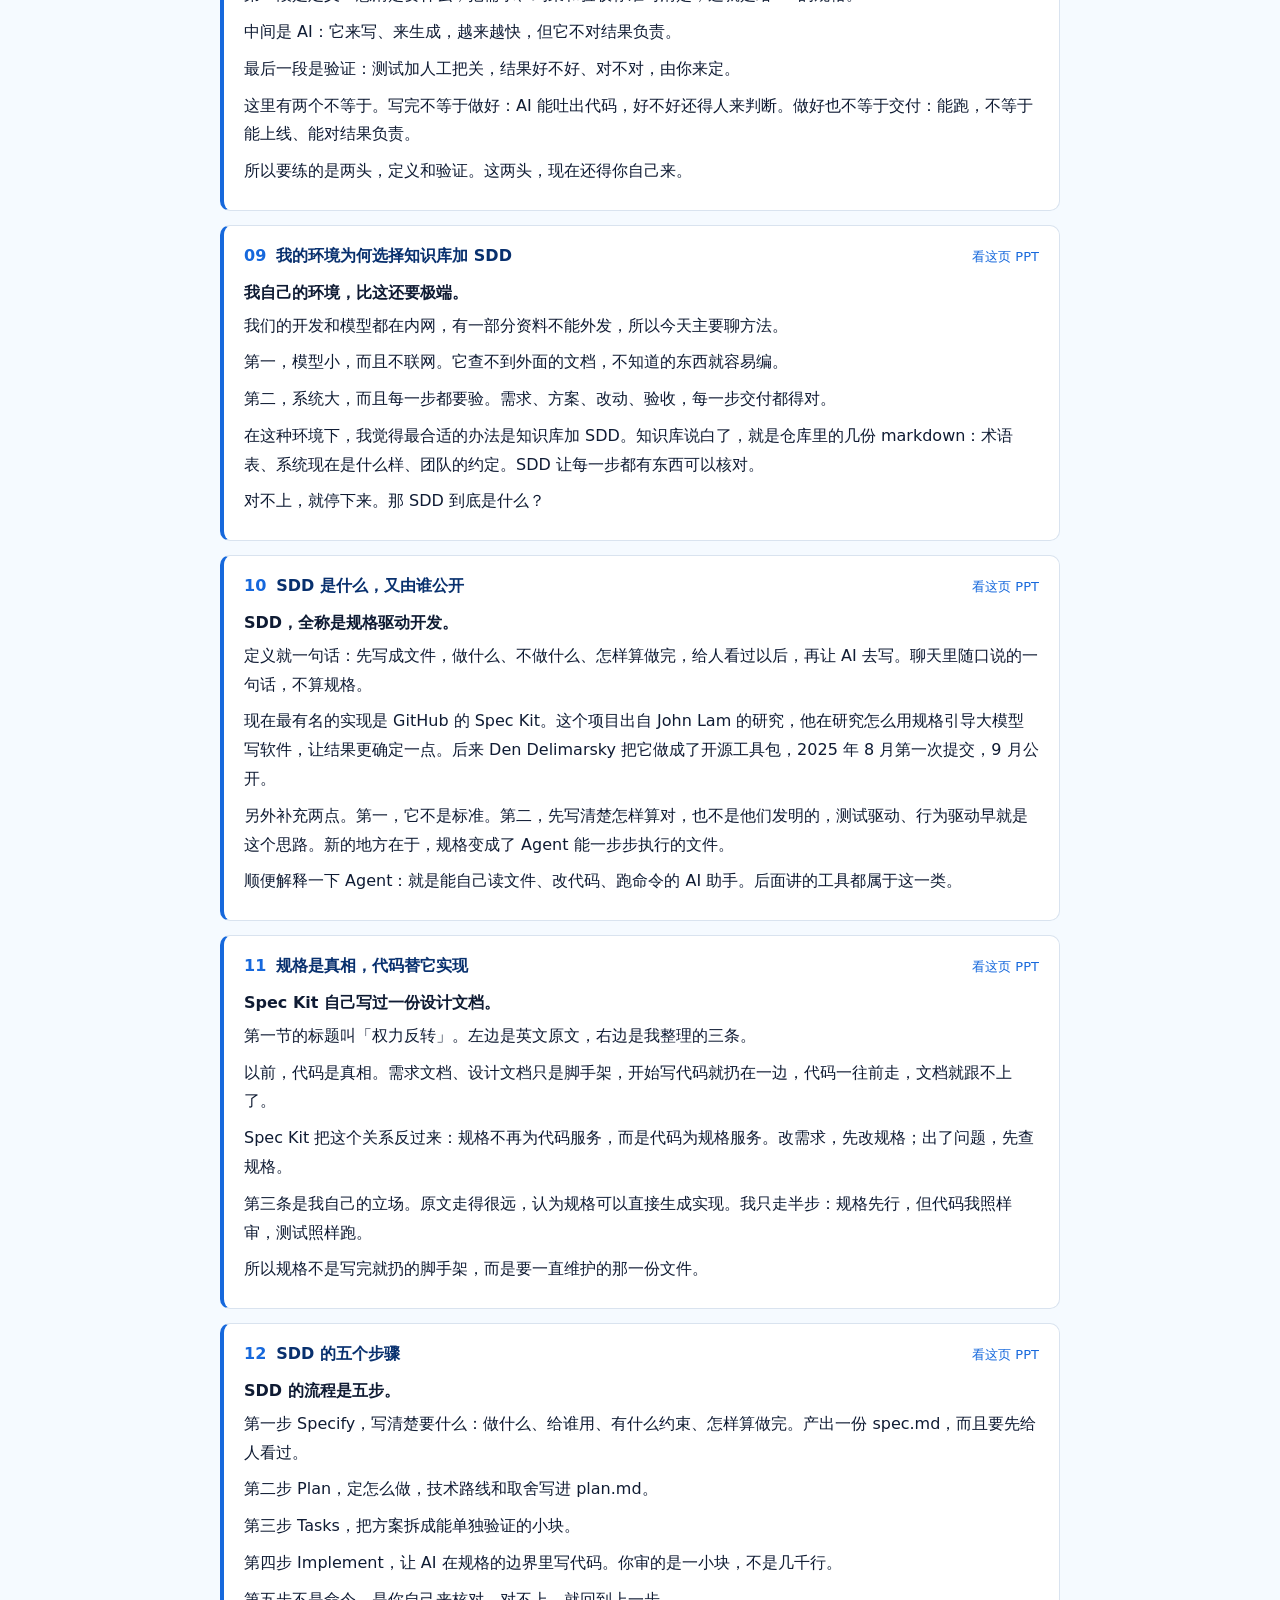
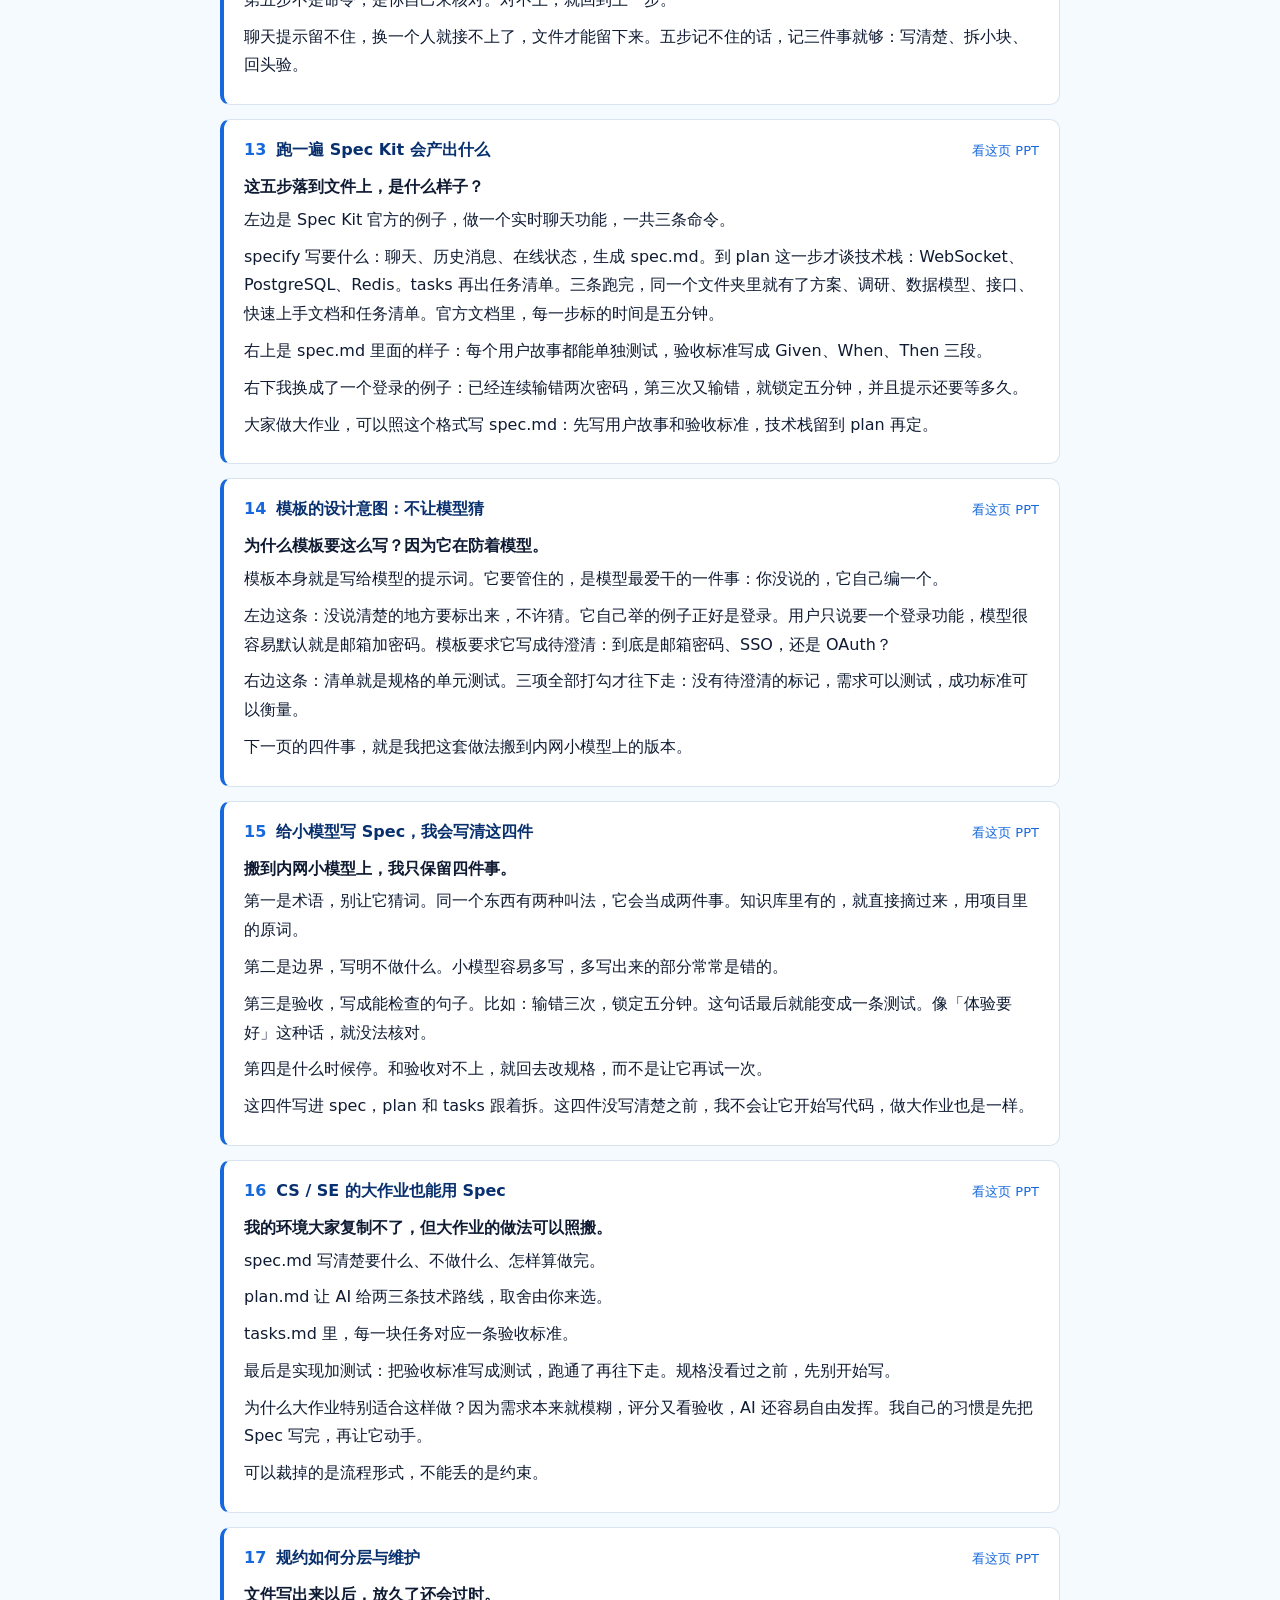
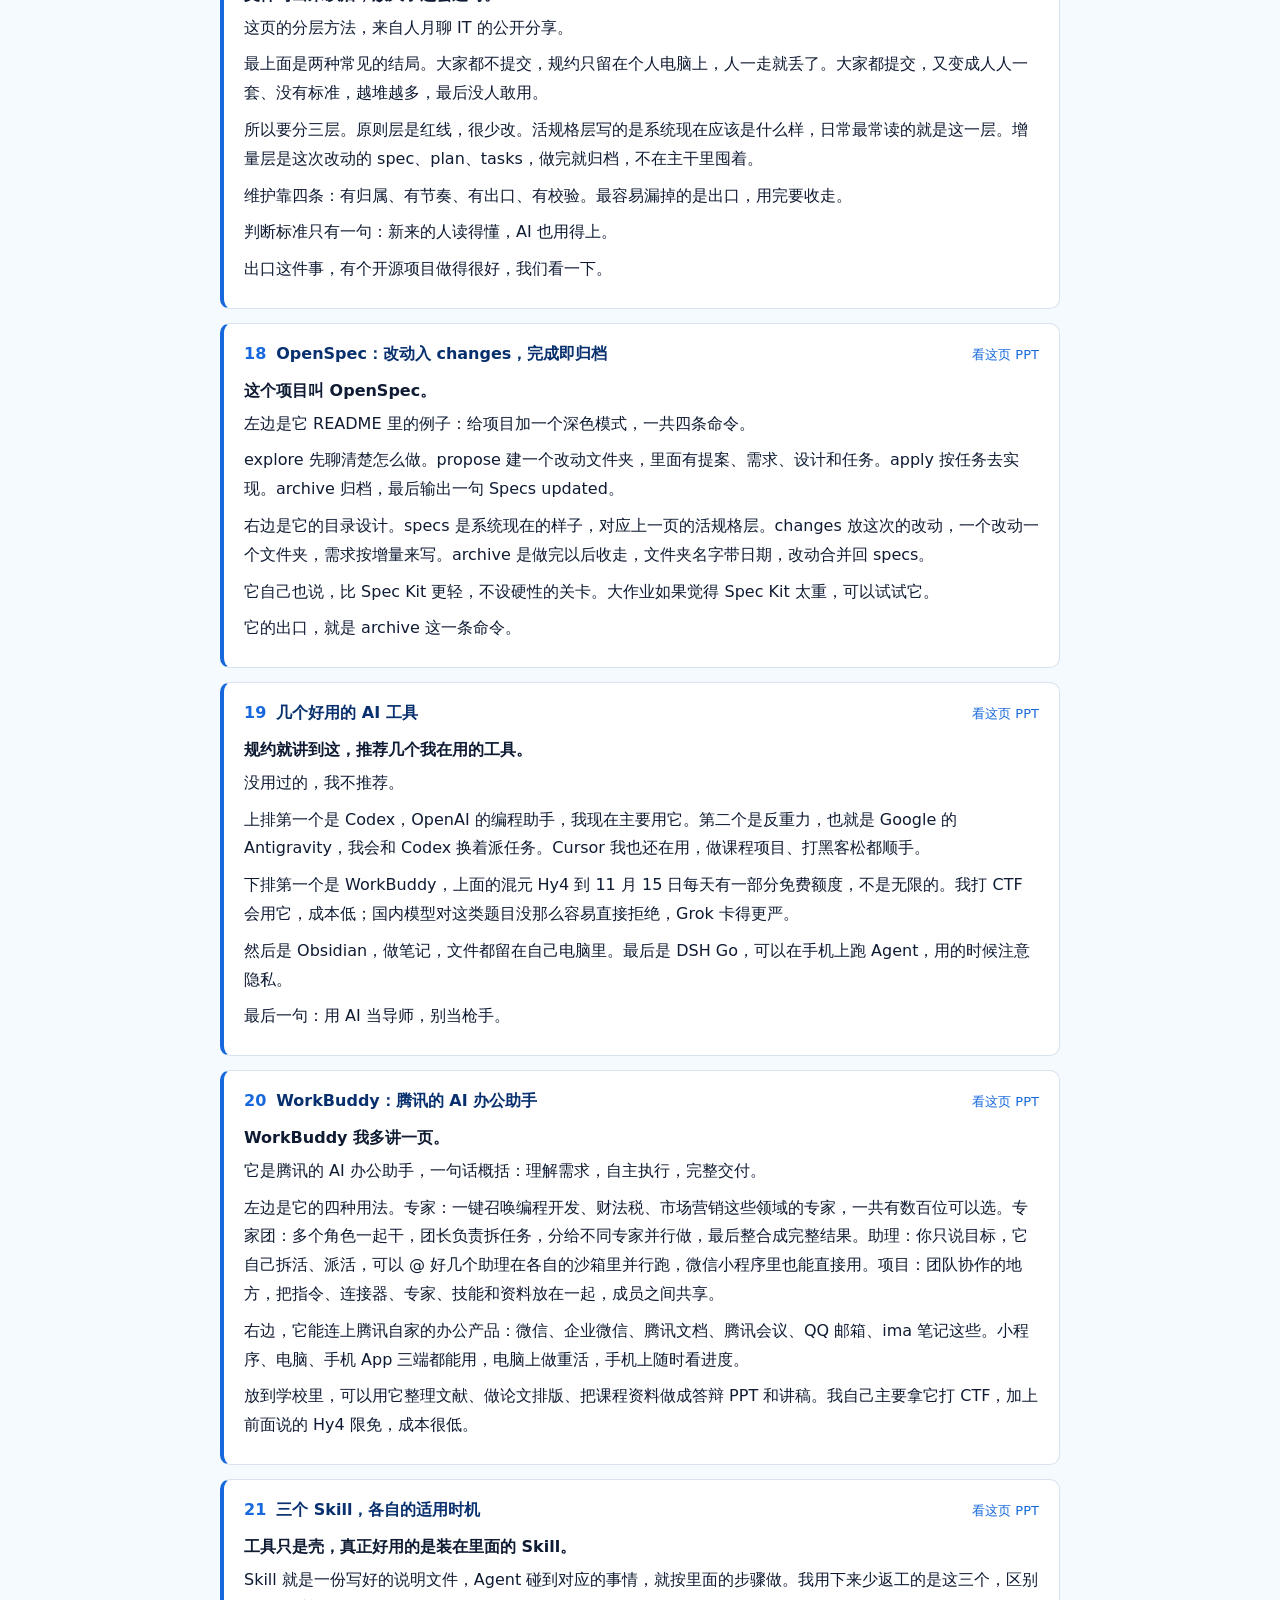
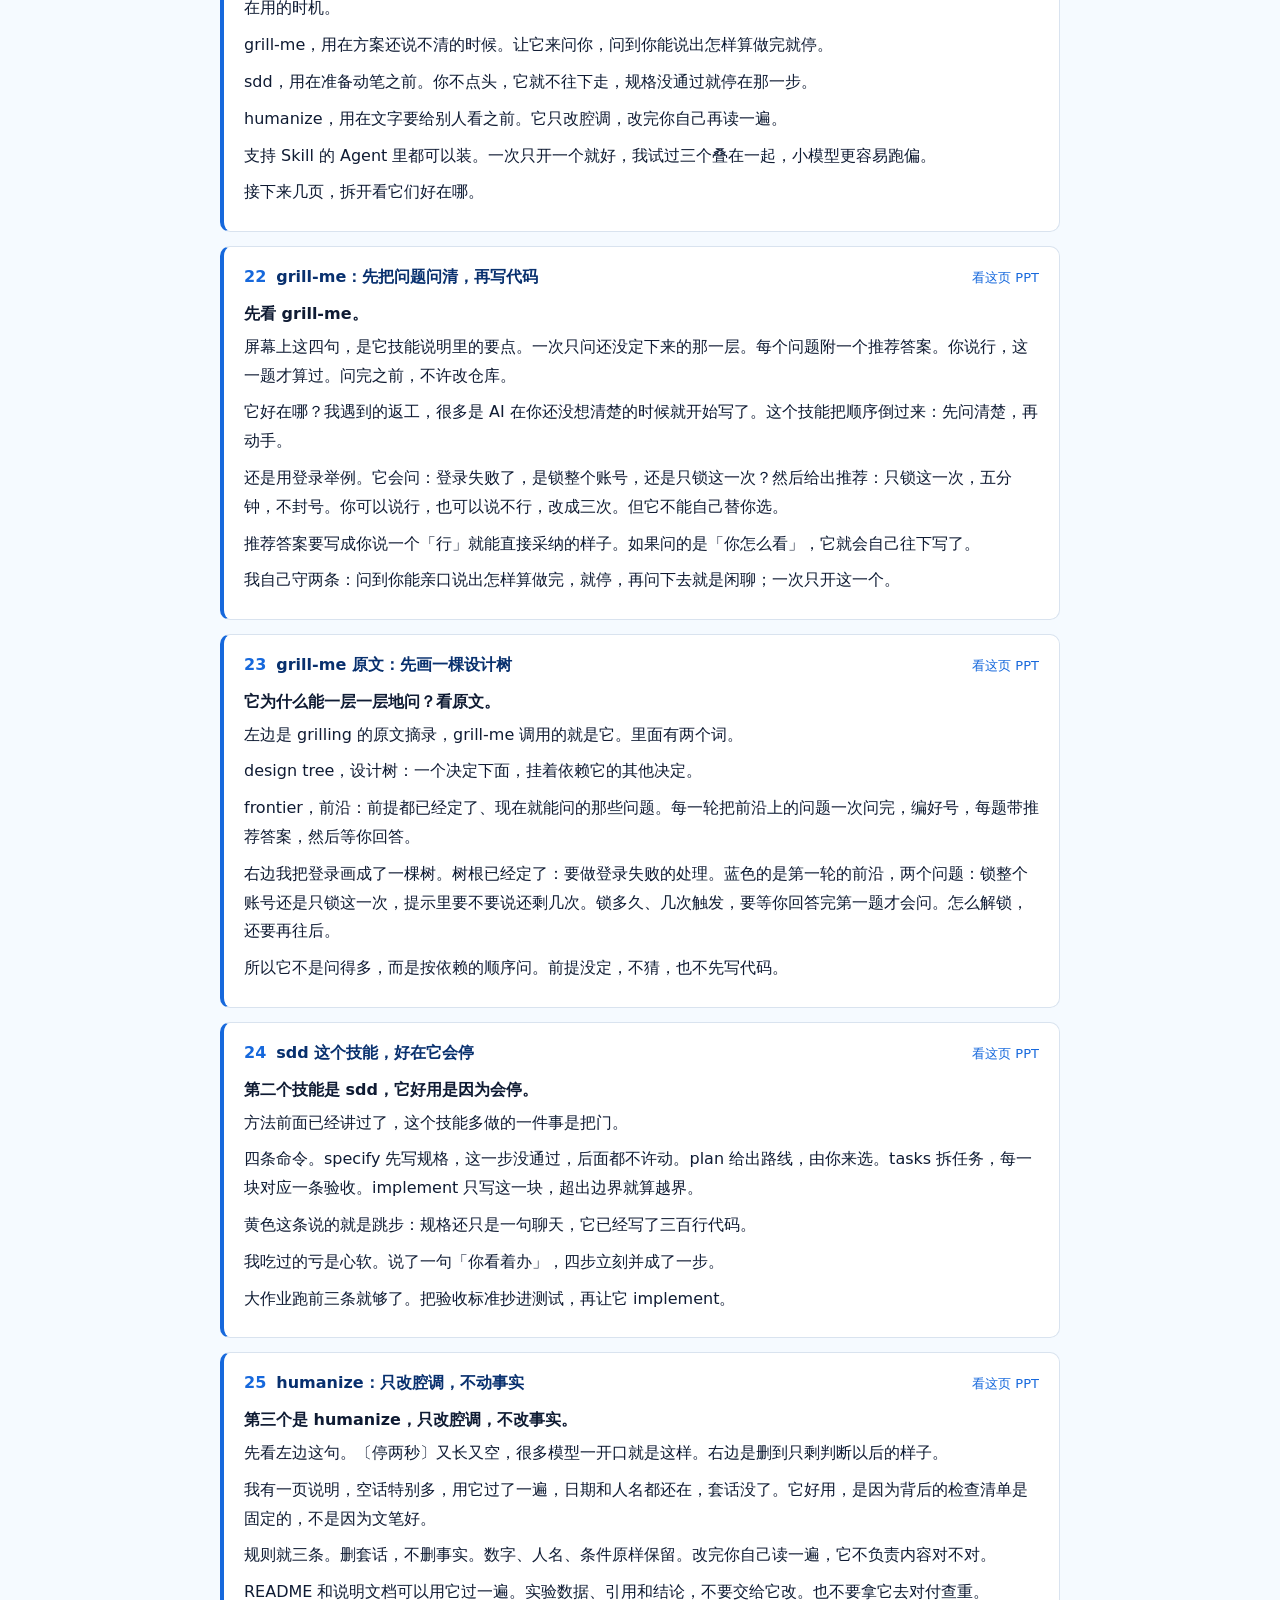
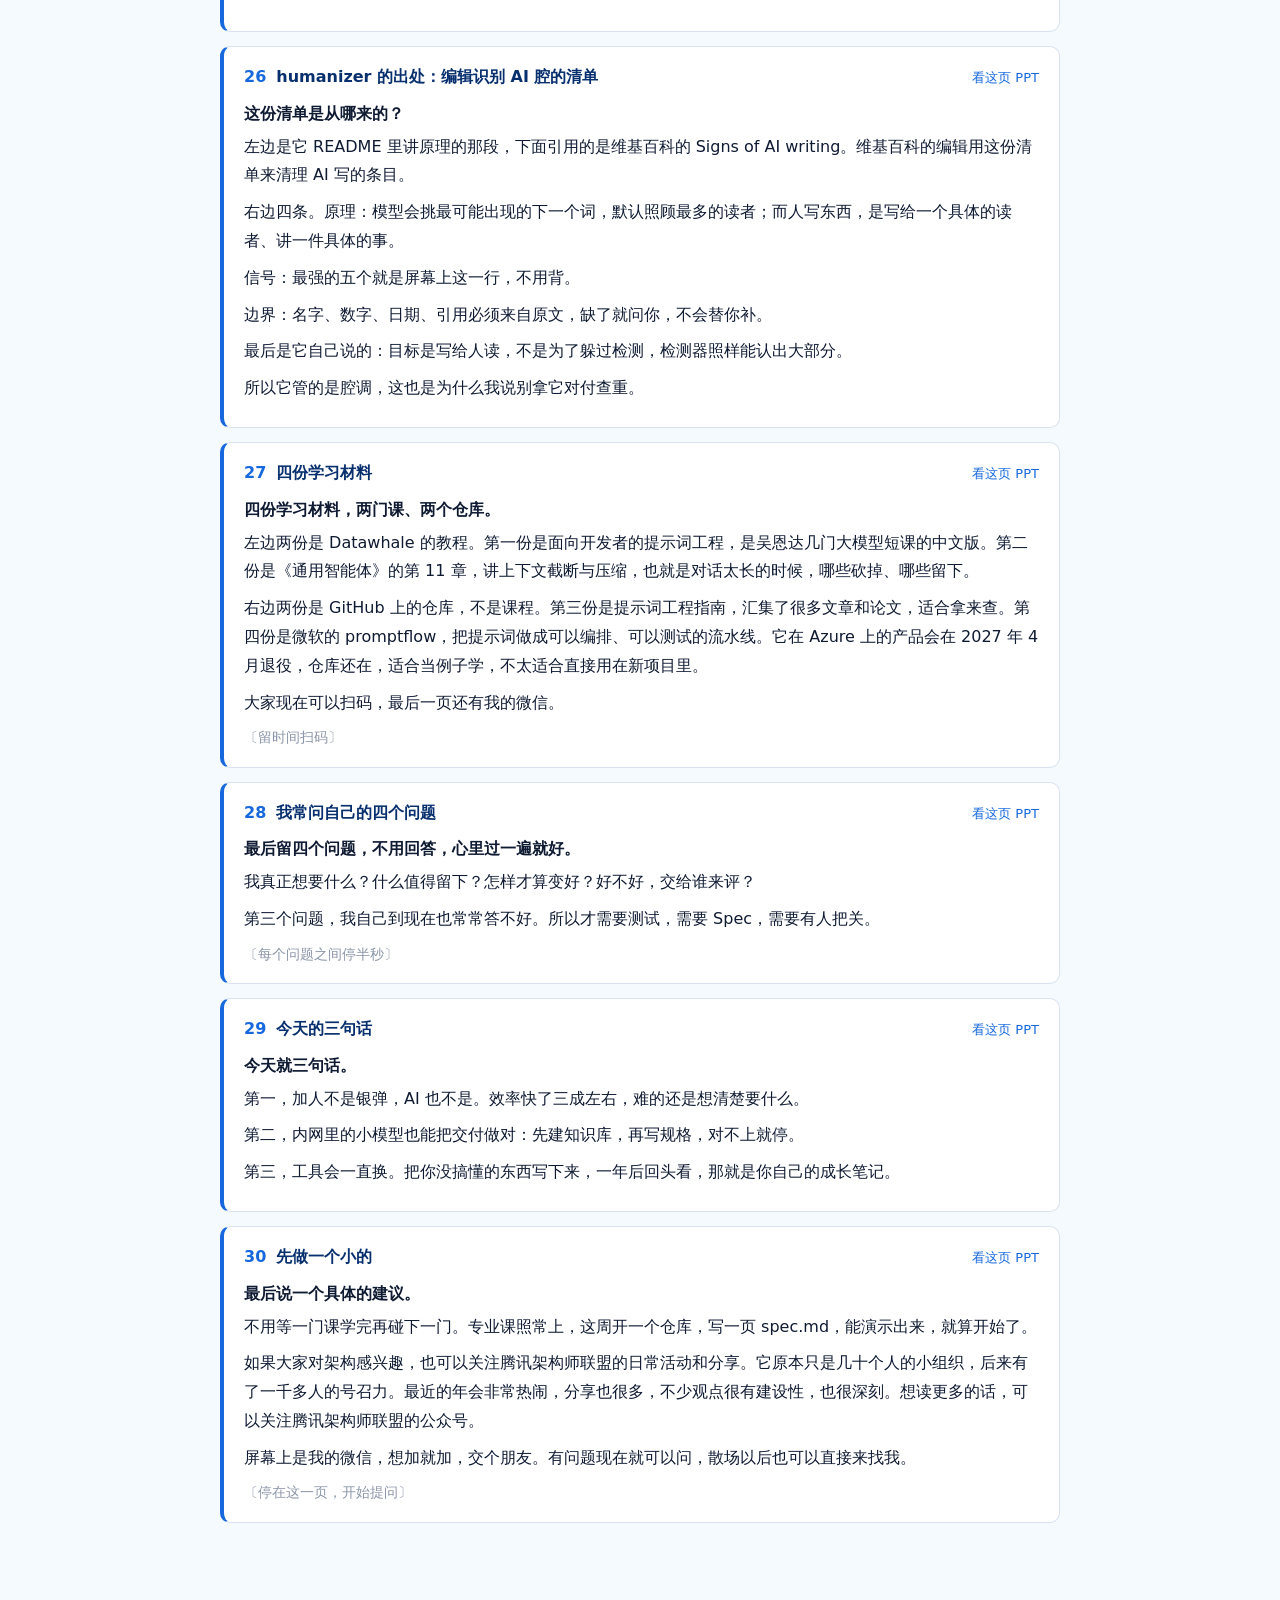
==== commit 68f2b22c: "P20 WorkBuddy: present directly, no flyer wording Co-authored-by: Cursor <cursoragent@cursor.com>" ====
--- a/script.html
+++ b/script.html
@@ -72,7 +72,7 @@
 <section id="p17" data-n="17"><div class="sh"><span class="no">17</span><span class="tt">规约如何分层与维护</span><a class="go" href="index.html#s17">看这页 PPT</a></div><p class="op">文件写出来以后，放久了还会过时。</p><p class="bd">这页的分层方法，来自人月聊 IT 的公开分享。</p><p class="bd">最上面是两种常见的结局。大家都不提交，规约只留在个人电脑上，人一走就丢了。大家都提交，又变成人人一套、没有标准，越堆越多，最后没人敢用。</p><p class="bd">所以要分三层。原则层是红线，很少改。活规格层写的是系统现在应该是什么样，日常最常读的就是这一层。增量层是这次改动的 spec、plan、tasks，做完就归档，不在主干里囤着。</p><p class="bd">维护靠四条：有归属、有节奏、有出口、有校验。最容易漏掉的是出口，用完要收走。</p><p class="bd">判断标准只有一句：新来的人读得懂，AI 也用得上。</p><p class="bd">出口这件事，有个开源项目做得很好，我们看一下。</p></section>
 <section id="p18" data-n="18"><div class="sh"><span class="no">18</span><span class="tt">OpenSpec：改动入 changes，完成即归档</span><a class="go" href="index.html#s18">看这页 PPT</a></div><p class="op">这个项目叫 OpenSpec。</p><p class="bd">左边是它 README 里的例子：给项目加一个深色模式，一共四条命令。</p><p class="bd">explore 先聊清楚怎么做。propose 建一个改动文件夹，里面有提案、需求、设计和任务。apply 按任务去实现。archive 归档，最后输出一句 Specs updated。</p><p class="bd">右边是它的目录设计。specs 是系统现在的样子，对应上一页的活规格层。changes 放这次的改动，一个改动一个文件夹，需求按增量来写。archive 是做完以后收走，文件夹名字带日期，改动合并回 specs。</p><p class="bd">它自己也说，比 Spec Kit 更轻，不设硬性的关卡。大作业如果觉得 Spec Kit 太重，可以试试它。</p><p class="bd">它的出口，就是 archive 这一条命令。</p></section>
 <section id="p19" data-n="19"><div class="sh"><span class="no">19</span><span class="tt">几个好用的 AI 工具</span><a class="go" href="index.html#s19">看这页 PPT</a></div><p class="op">规约就讲到这，推荐几个我在用的工具。</p><p class="bd">没用过的，我不推荐。</p><p class="bd">上排第一个是 Codex，OpenAI 的编程助手，我现在主要用它。第二个是反重力，也就是 Google 的 Antigravity，我会和 Codex 换着派任务。Cursor 我也还在用，做课程项目、打黑客松都顺手。</p><p class="bd">下排第一个是 WorkBuddy，上面的混元 Hy4 到 11 月 15 日每天有一部分免费额度，不是无限的。我打 CTF 会用它，成本低；国内模型对这类题目没那么容易直接拒绝，Grok 卡得更严。</p><p class="bd">然后是 Obsidian，做笔记，文件都留在自己电脑里。最后是 DSH Go，可以在手机上跑 Agent，用的时候注意隐私。</p><p class="bd">最后一句：用 AI 当导师，别当枪手。</p></section>
-<section id="p20" data-n="20"><div class="sh"><span class="no">20</span><span class="tt">WorkBuddy：腾讯的 AI 办公助手</span><a class="go" href="index.html#s20">看这页 PPT</a></div><p class="op">WorkBuddy 我多讲一页。</p><p class="bd">这页是按它的官方宣传页整理的。它是腾讯的 AI 办公助手，宣传页上的一句话是：理解需求，自主执行，完整交付。</p><p class="bd">左边是它的四种用法。专家：一键召唤编程开发、财法税、市场营销这些领域的专家，宣传页上写的是数百位。专家团：多个角色一起干，团长负责拆任务，分给不同专家并行做，最后整合成完整结果。助理：你只说目标，它自己拆活、派活，可以 @ 好几个助理在各自的沙箱里并行跑，微信小程序里也能直接用。项目：团队协作的地方，把指令、连接器、专家、技能和资料放在一起，成员之间共享。</p><p class="bd">右边，它能连上腾讯自家的办公产品：微信、企业微信、腾讯文档、腾讯会议、QQ 邮箱、ima 笔记这些。小程序、电脑、手机 App 三端都能用，电脑上做重活，手机上随时看进度。</p><p class="bd">宣传页里还专门写了高校场景：整理文献、论文排版、把课程资料做成答辩 PPT 和讲稿。我自己主要拿它打 CTF，加上前面说的 Hy4 限免，成本很低。</p></section>
+<section id="p20" data-n="20"><div class="sh"><span class="no">20</span><span class="tt">WorkBuddy：腾讯的 AI 办公助手</span><a class="go" href="index.html#s20">看这页 PPT</a></div><p class="op">WorkBuddy 我多讲一页。</p><p class="bd">它是腾讯的 AI 办公助手，一句话概括：理解需求，自主执行，完整交付。</p><p class="bd">左边是它的四种用法。专家：一键召唤编程开发、财法税、市场营销这些领域的专家，一共有数百位可以选。专家团：多个角色一起干，团长负责拆任务，分给不同专家并行做，最后整合成完整结果。助理：你只说目标，它自己拆活、派活，可以 @ 好几个助理在各自的沙箱里并行跑，微信小程序里也能直接用。项目：团队协作的地方，把指令、连接器、专家、技能和资料放在一起，成员之间共享。</p><p class="bd">右边，它能连上腾讯自家的办公产品：微信、企业微信、腾讯文档、腾讯会议、QQ 邮箱、ima 笔记这些。小程序、电脑、手机 App 三端都能用，电脑上做重活，手机上随时看进度。</p><p class="bd">放到学校里，可以用它整理文献、做论文排版、把课程资料做成答辩 PPT 和讲稿。我自己主要拿它打 CTF，加上前面说的 Hy4 限免，成本很低。</p></section>
 <section id="p21" data-n="21"><div class="sh"><span class="no">21</span><span class="tt">三个 Skill，各自的适用时机</span><a class="go" href="index.html#s21">看这页 PPT</a></div><p class="op">工具只是壳，真正好用的是装在里面的 Skill。</p><p class="bd">Skill 就是一份写好的说明文件，Agent 碰到对应的事情，就按里面的步骤做。我用下来少返工的是这三个，区别在用的时机。</p><p class="bd">grill-me，用在方案还说不清的时候。让它来问你，问到你能说出怎样算做完就停。</p><p class="bd">sdd，用在准备动笔之前。你不点头，它就不往下走，规格没通过就停在那一步。</p><p class="bd">humanize，用在文字要给别人看之前。它只改腔调，改完你自己再读一遍。</p><p class="bd">支持 Skill 的 Agent 里都可以装。一次只开一个就好，我试过三个叠在一起，小模型更容易跑偏。</p><p class="bd">接下来几页，拆开看它们好在哪。</p></section>
 <section id="p22" data-n="22"><div class="sh"><span class="no">22</span><span class="tt">grill-me：先把问题问清，再写代码</span><a class="go" href="index.html#s22">看这页 PPT</a></div><p class="op">先看 grill-me。</p><p class="bd">屏幕上这四句，是它技能说明里的要点。一次只问还没定下来的那一层。每个问题附一个推荐答案。你说行，这一题才算过。问完之前，不许改仓库。</p><p class="bd">它好在哪？我遇到的返工，很多是 AI 在你还没想清楚的时候就开始写了。这个技能把顺序倒过来：先问清楚，再动手。</p><p class="bd">还是用登录举例。它会问：登录失败了，是锁整个账号，还是只锁这一次？然后给出推荐：只锁这一次，五分钟，不封号。你可以说行，也可以说不行，改成三次。但它不能自己替你选。</p><p class="bd">推荐答案要写成你说一个「行」就能直接采纳的样子。如果问的是「你怎么看」，它就会自己往下写了。</p><p class="bd">我自己守两条：问到你能亲口说出怎样算做完，就停，再问下去就是闲聊；一次只开这一个。</p></section>
 <section id="p23" data-n="23"><div class="sh"><span class="no">23</span><span class="tt">grill-me 原文：先画一棵设计树</span><a class="go" href="index.html#s23">看这页 PPT</a></div><p class="op">它为什么能一层一层地问？看原文。</p><p class="bd">左边是 grilling 的原文摘录，grill-me 调用的就是它。里面有两个词。</p><p class="bd">design tree，设计树：一个决定下面，挂着依赖它的其他决定。</p><p class="bd">frontier，前沿：前提都已经定了、现在就能问的那些问题。每一轮把前沿上的问题一次问完，编好号，每题带推荐答案，然后等你回答。</p><p class="bd">右边我把登录画成了一棵树。树根已经定了：要做登录失败的处理。蓝色的是第一轮的前沿，两个问题：锁整个账号还是只锁这一次，提示里要不要说还剩几次。锁多久、几次触发，要等你回答完第一题才会问。怎么解锁，还要再往后。</p><p class="bd">所以它不是问得多，而是按依赖的顺序问。前提没定，不猜，也不先写代码。</p></section>
